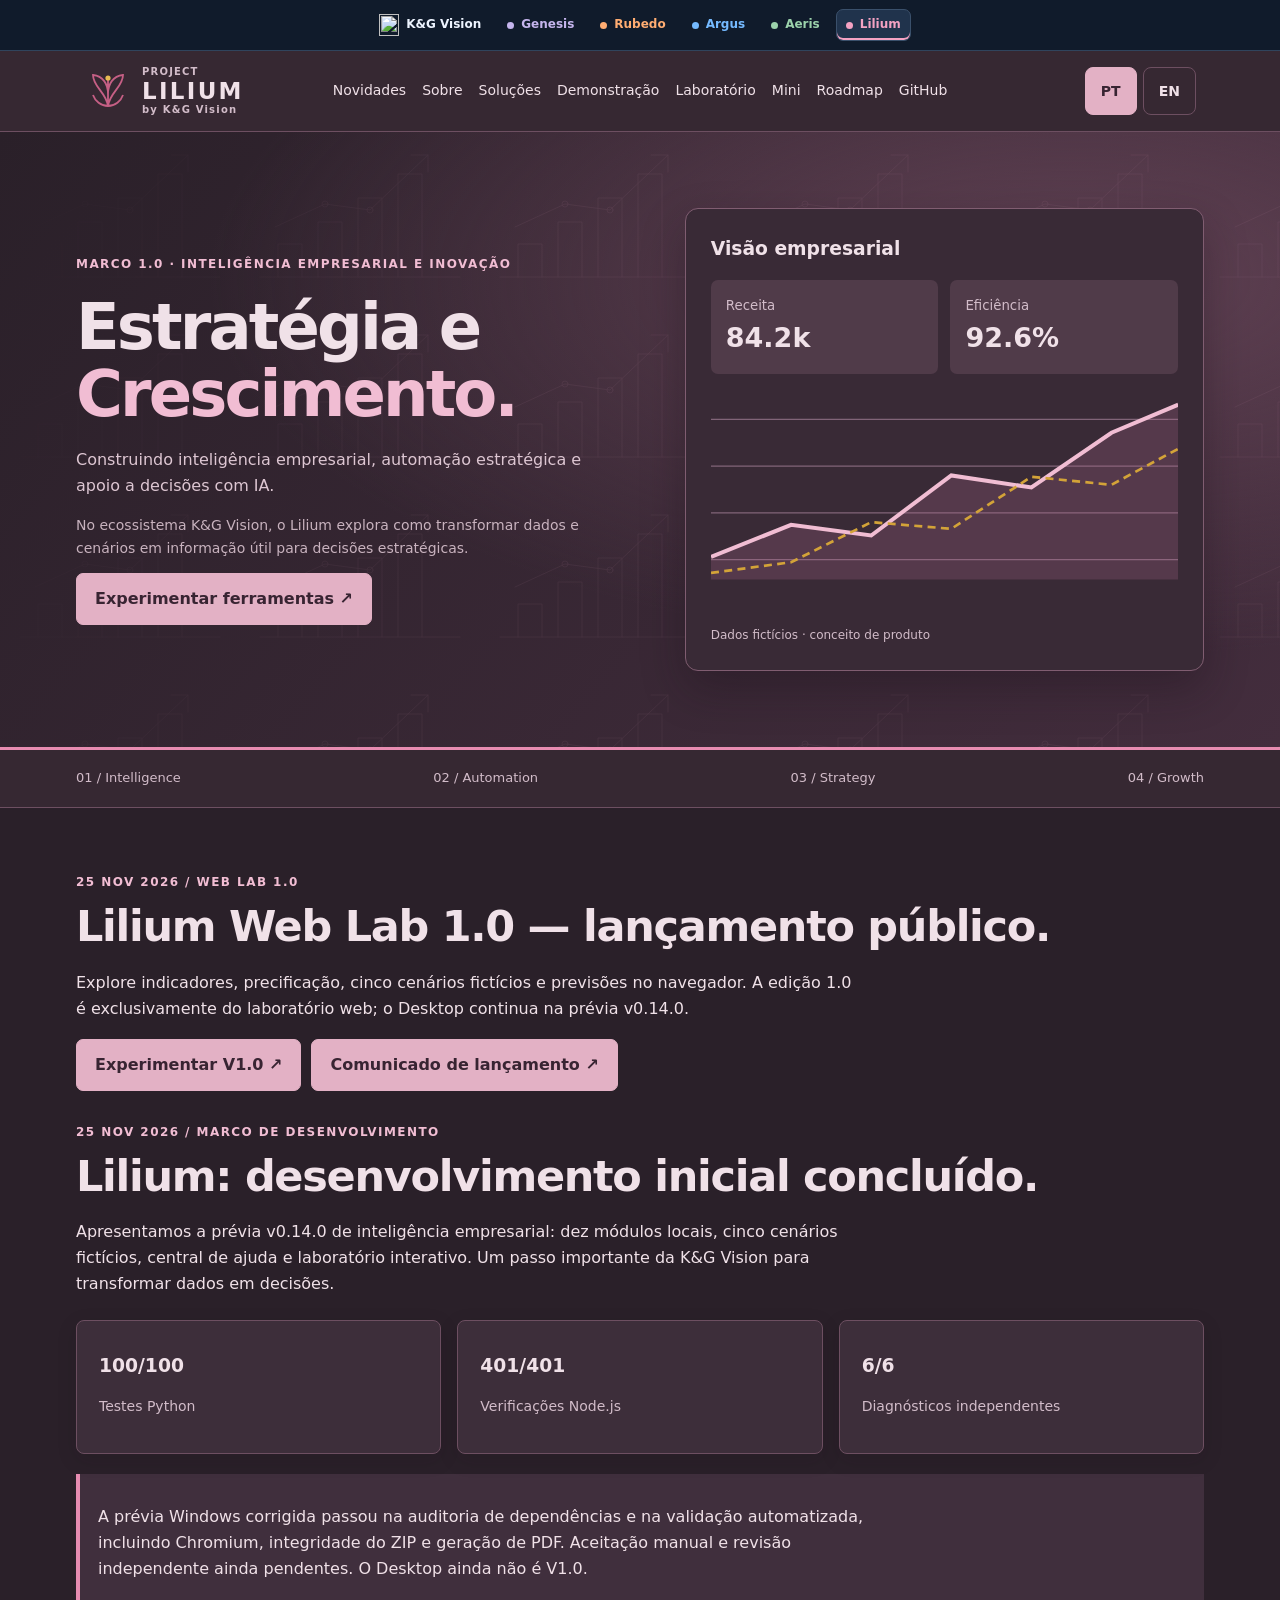
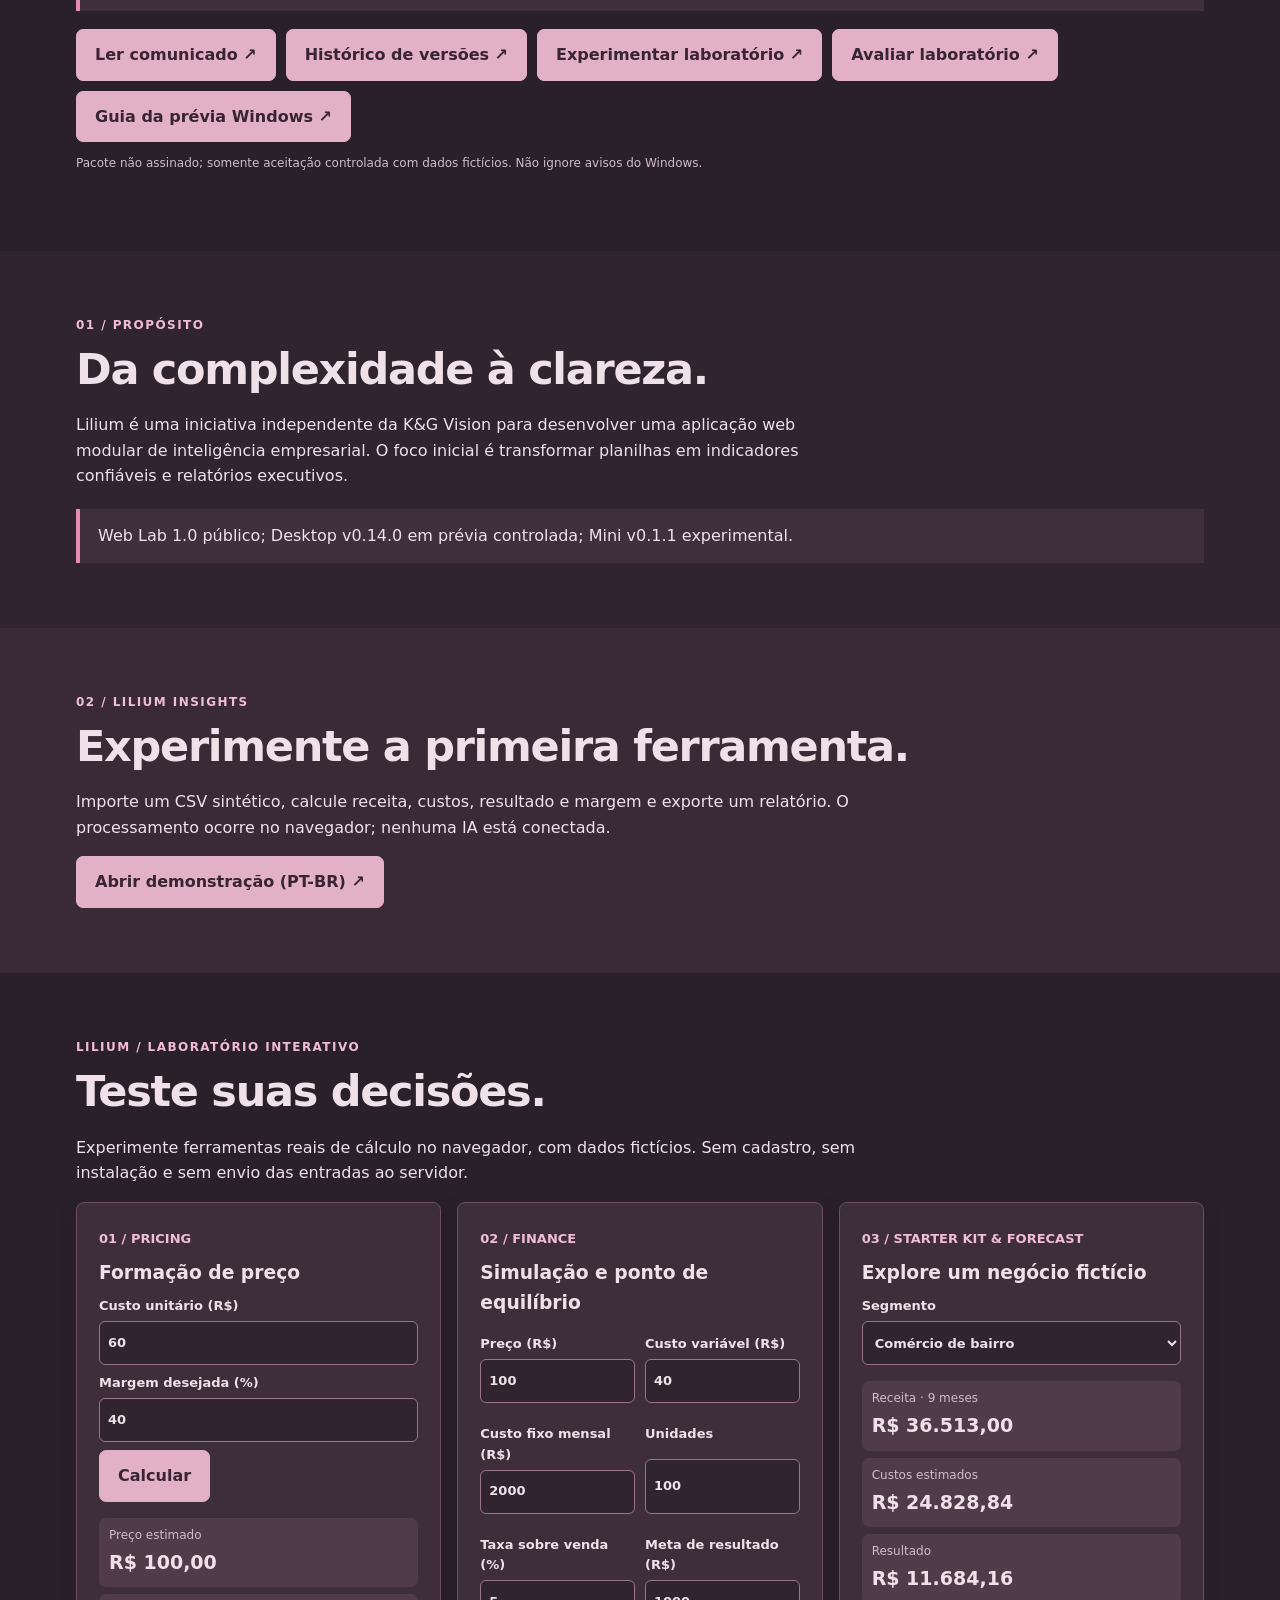
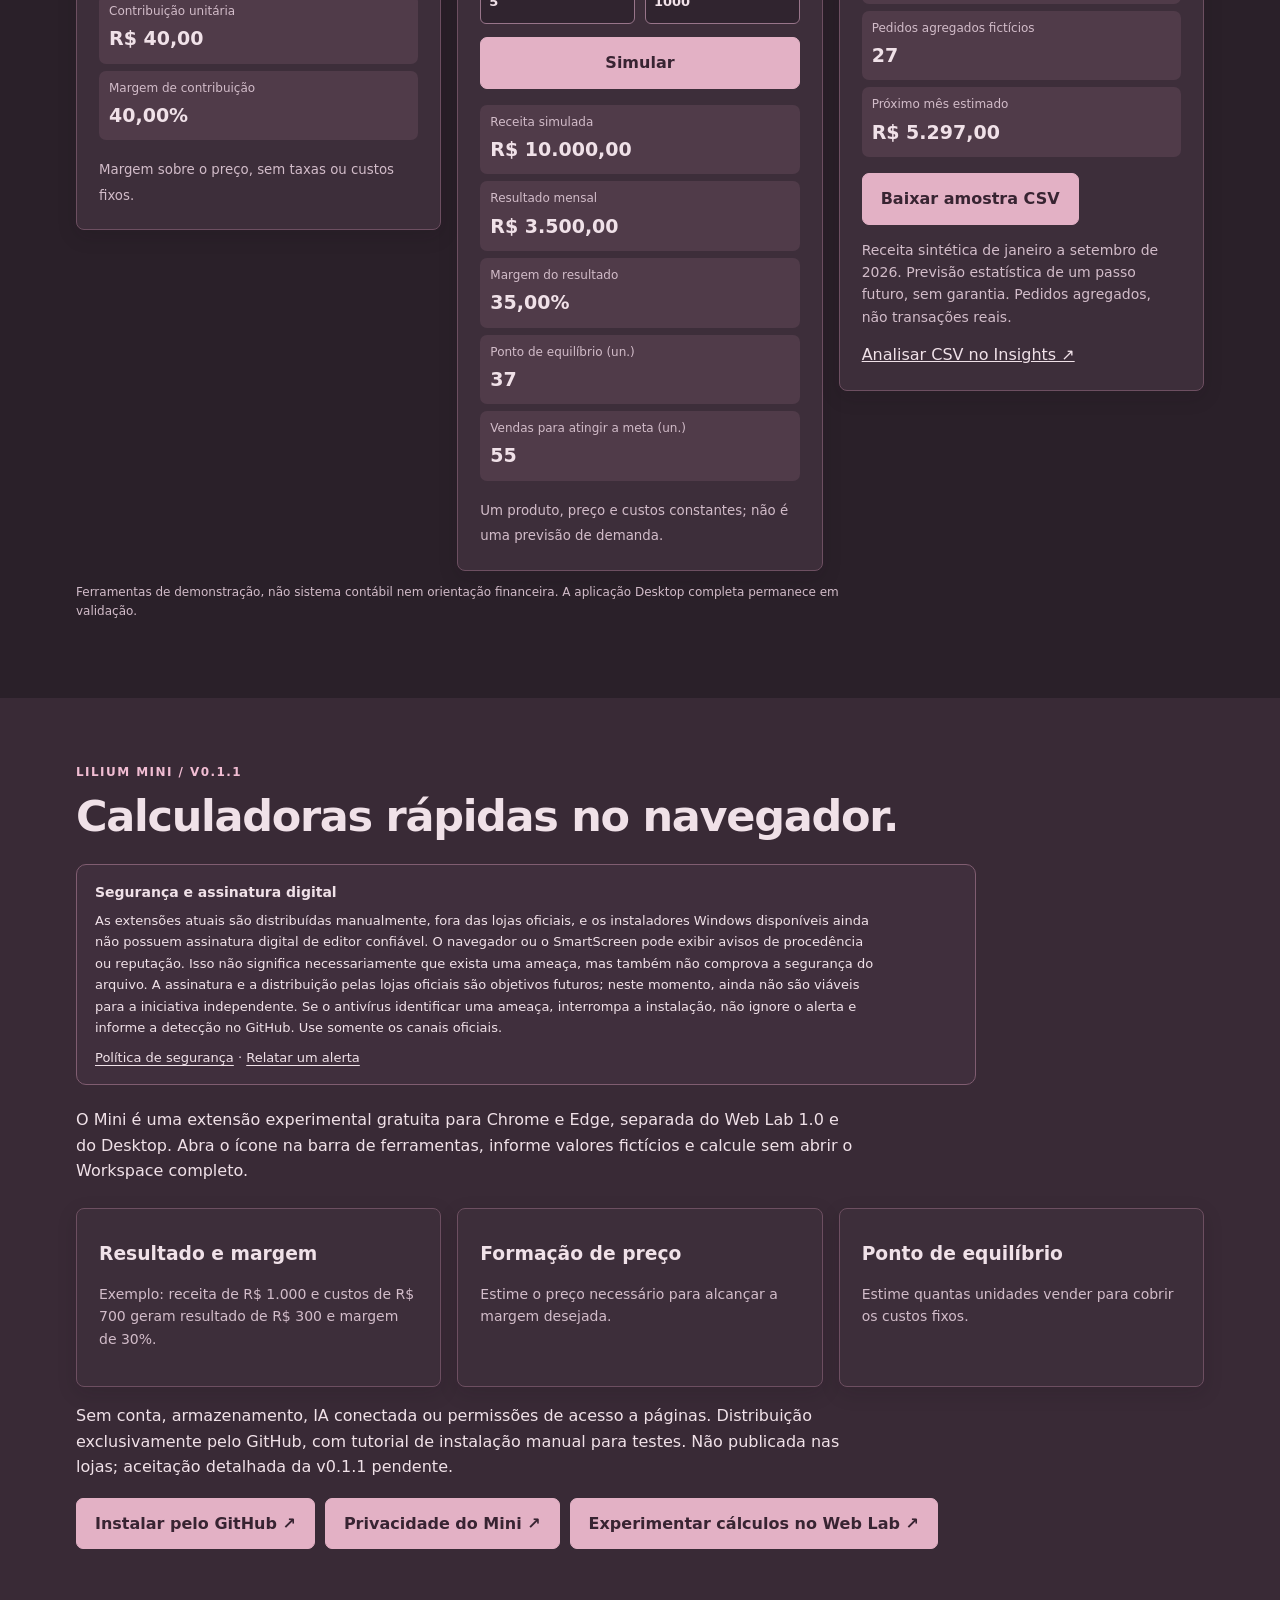
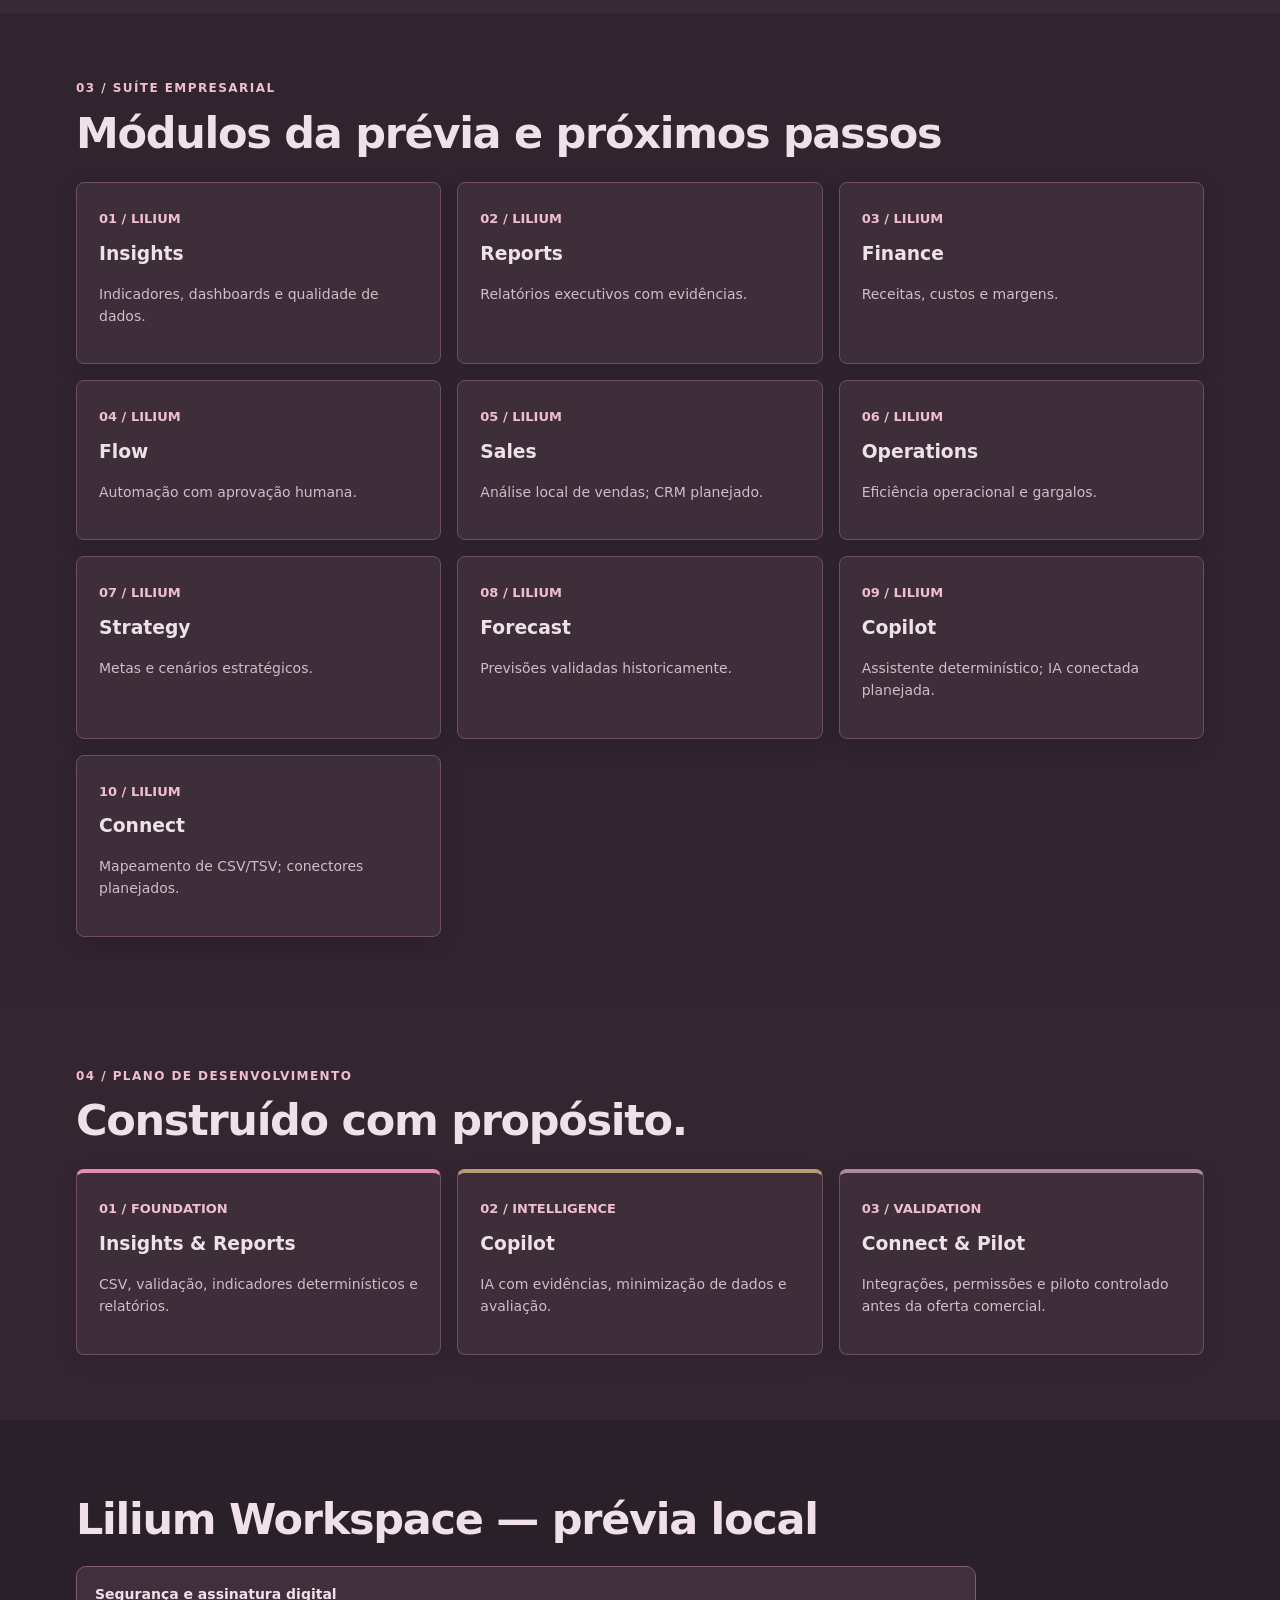
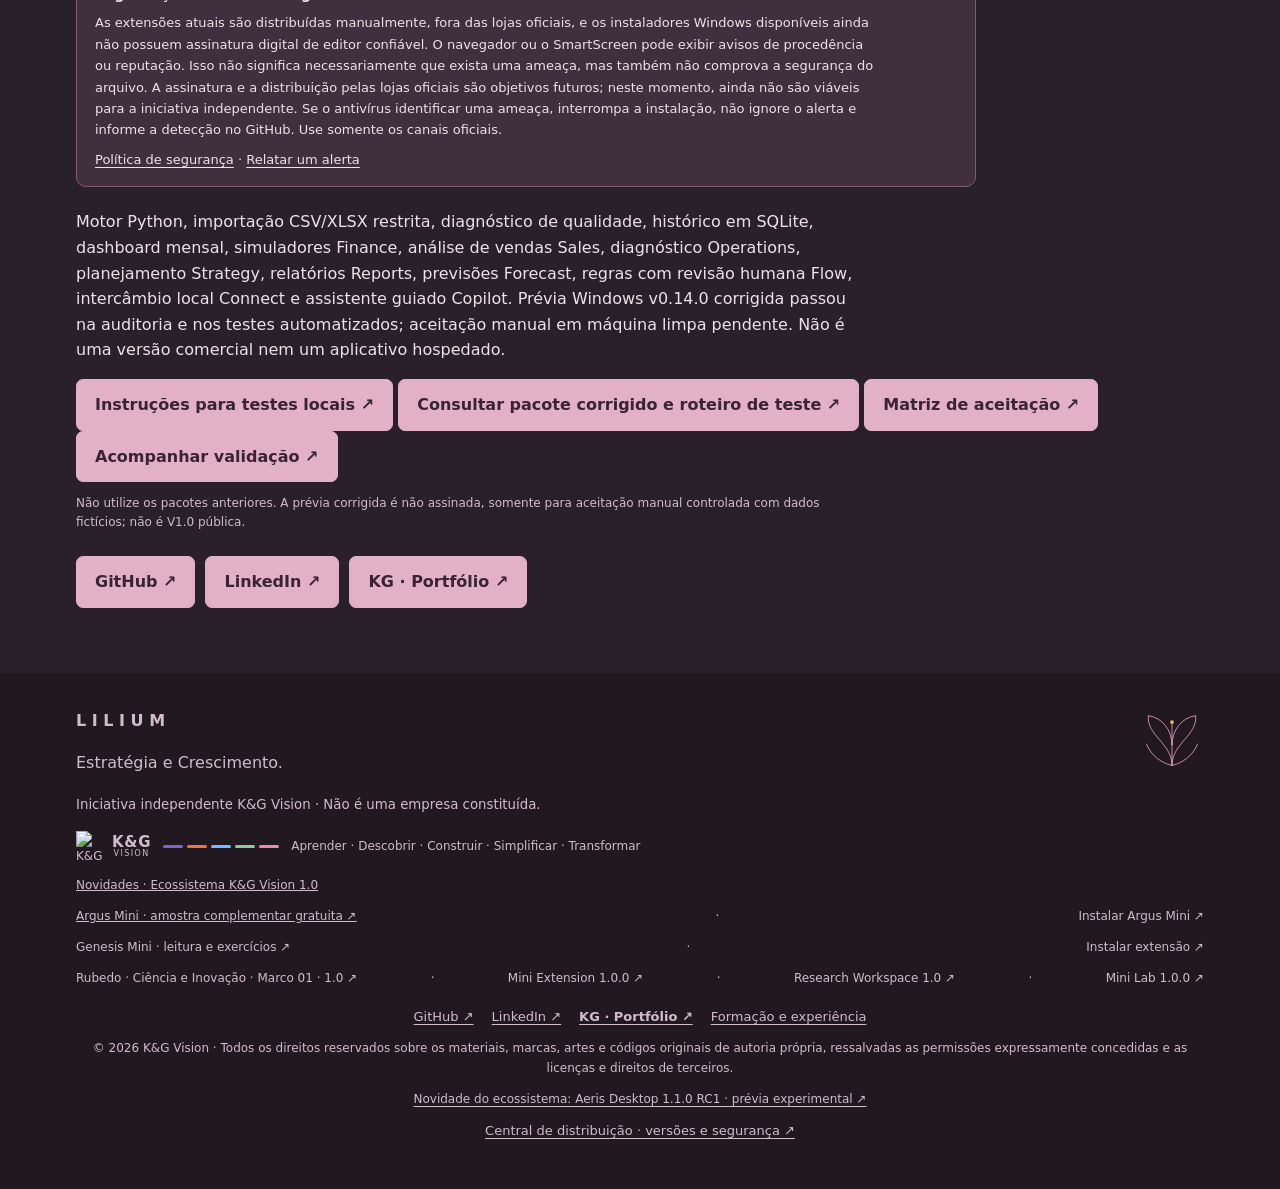
==== index.html @ 69fb2c42 "Link official GRAAL distribution center from project portal and documentation" ====
<!doctype html><html lang="pt-BR"><head><meta charset="utf-8"><meta name="viewport" content="width=device-width,initial-scale=1"><title>Project Lilium — Estratégia e Crescimento | K&amp;G Vision</title><meta name="description" content="Lilium — Estratégia e Crescimento. Business intelligence for small businesses."><style>
:root{--ink:#23252c;--rose:#c65f85;--pink:#f4d6e0;--gold:#e8ba53;--paper:#faf9f7;--muted:#62636a}*{box-sizing:border-box}body{margin:0;background:var(--paper);color:var(--ink);font:16px/1.6 system-ui,sans-serif}a{color:inherit;text-decoration:none}a:hover{text-decoration:underline}a:focus-visible,button:focus-visible{outline:3px solid var(--rose);outline-offset:4px}.wrap{max-width:1180px;margin:auto;padding:0 26px}.eco{background:#181a20;color:#eee;padding:10px 0;font-size:13px}.eco .wrap,header .wrap,.links{display:flex;align-items:center;gap:20px;flex-wrap:wrap}.eco [aria-current]{color:#f4b9cf;font-weight:700}header{padding:20px 0;border-bottom:1px solid #e6e0df}header .wrap{justify-content:space-between}.brand{display:flex;align-items:center;gap:12px;font-size:23px;letter-spacing:.18em;font-weight:750}.brand small{display:block;font-size:10px;letter-spacing:.14em;color:var(--muted)}.brand svg{width:40px;height:40px}.lang{border:1px solid #aaa;background:transparent;border-radius:6px;padding:5px 10px;cursor:pointer}.hero{background:var(--ink);color:white;padding:76px 0}.hero .wrap{display:grid;grid-template-columns:1.08fr 1fr;gap:48px;align-items:center}.eyebrow{font-size:12px;letter-spacing:.12em;text-transform:uppercase;font-weight:750;color:#995071}.hero .eyebrow{color:var(--gold)}h1{font-size:clamp(40px,5vw,68px);line-height:1.04;margin:20px 0;letter-spacing:-.045em}h1 span{color:#efa9c3}.hero p{color:#d3d4db;max-width:540px}.btn{display:inline-block;padding:12px 18px;background:var(--pink);color:var(--ink);font-weight:700;border-radius:5px}.panel{background:white;color:var(--ink);padding:25px;border-radius:13px;box-shadow:0 22px 60px #0003}.panel h3{margin:0 0 16px}.kpis{display:grid;grid-template-columns:1fr 1fr;gap:12px}.kpi{background:#f5f3f3;padding:15px;border-radius:7px}.kpi small{display:block;color:var(--muted)}.kpi strong{font-size:27px}.panel svg{width:100%;height:auto;margin:12px 0}.caption{font-size:12px;color:var(--muted)}.strip{border-bottom:1px solid #e6e0df;padding:18px 0}.strip .wrap{display:flex;justify-content:space-between;gap:14px;flex-wrap:wrap;font-size:13px;color:var(--muted)}section{padding:65px 0}h2{font-size:clamp(28px,4vw,43px);line-height:1.15;letter-spacing:-.03em;margin:10px 0 18px}p{max-width:780px}.cards{display:grid;grid-template-columns:repeat(3,minmax(0,1fr));gap:16px;margin-top:24px}.card{background:white;border:1px solid #e5dfe0;border-radius:8px;padding:22px}.card b{color:#9e4567;font-size:13px}.card h3{margin:8px 0}.card p{color:var(--muted);font-size:14px}.roadmap{background:#f0eae9}.roadmap .card{border-top:4px solid var(--rose)}.roadmap .card:nth-child(2){border-top-color:var(--gold)}.roadmap .card:nth-child(3){border-top-color:#777}.status{background:#fff;border-left:4px solid var(--gold);padding:14px 18px;margin-top:20px}footer{background:var(--ink);color:#ddd;padding:35px 0}footer .wrap{display:flex;justify-content:space-between;gap:20px;flex-wrap:wrap}footer svg{width:64px;height:64px}@media(max-width:760px){.hero .wrap,.cards{grid-template-columns:1fr}.hero{padding:45px 0}.wrap{padding:0 18px}}
.lab-section{background:#f7f1f3}.lab-grid{display:grid;grid-template-columns:repeat(auto-fit,minmax(min(300px,100%),1fr));gap:16px;align-items:start}.lab-card{min-width:0;overflow-wrap:anywhere}.lab-card label{display:grid;gap:4px;font-size:13px;font-weight:650;margin:8px 0}.lab-card input,.lab-card select{width:100%;min-width:0;min-height:44px;padding:8px;border:1px solid #bdb2b7;border-radius:6px;font:inherit;color:#23252c;background:#fff}.lab-card button{border:1px solid #c65f85;cursor:pointer;font:inherit;font-weight:700;min-height:44px}.lab-card button:disabled{opacity:.5;cursor:not-allowed}.lab-card input:focus-visible,.lab-card select:focus-visible{outline:3px solid #843450;outline-offset:2px}.lab-input-grid{display:grid;grid-template-columns:repeat(2,minmax(0,1fr));gap:5px 10px}.lab-input-grid button{grid-column:1/-1}.lab-results{display:grid;gap:7px}.lab-results div{background:#faf1f4;border-radius:7px;padding:8px 10px}.lab-results dt{font-size:12px;color:#62636a}.lab-results dd{margin:2px 0;font-size:19px;font-weight:700}.lab-error{color:#843450;font-size:13px}.lab-error:empty{display:none}.lab-card small{color:#62636a}.lab-card a{text-decoration:underline}</style><link rel="icon" href="assets/lilium-symbol.svg" type="image/svg+xml"><style>.kg-footer-wordmark{display:inline-flex;flex-direction:column;line-height:1.02;align-items:center;white-space:nowrap}.kg-footer-wordmark b{font-size:15px;font-weight:750;letter-spacing:.05em}.kg-footer-wordmark small{font-size:8px;font-weight:500;letter-spacing:.18em;color:inherit}</style><style id="kg-ecosystem-layout">/* K&G Vision shared website navigation · v1.0. Same structure on every public page. */
.kg-site-header{position:relative!important;top:auto!important;z-index:5;background:var(--kg-head-bg);color:var(--kg-head-ink);padding:0!important;border:0;border-bottom:1px solid var(--kg-head-line);backdrop-filter:none!important}
nav.kg-ecosystem{display:block!important;box-sizing:border-box;width:100%;max-width:100%;margin:0;padding:0!important;background:var(--kg-eco-bg);color:#edf4ff;border-bottom:1px solid var(--kg-eco-line);overflow-x:auto;scrollbar-width:thin;white-space:nowrap;font:12px/1.3 system-ui,-apple-system,BlinkMacSystemFont,"Segoe UI",sans-serif;scroll-padding-inline:16px}
.kg-eco-inner{box-sizing:border-box;width:max-content;min-width:min(100%,1160px);margin:0 auto;display:flex;align-items:center;gap:6px;padding:7px 24px}
.kg-eco-label{font-size:10px;font-weight:700;letter-spacing:.12em;color:var(--kg-eco-muted);margin-right:8px;flex:none}
.kg-site-header nav.kg-ecosystem a{display:inline-flex!important;align-items:center;gap:8px;flex:none;color:#edf4ff;font-weight:500;line-height:1.3;white-space:nowrap;text-decoration:none!important;border:1px solid transparent;border-radius:8px;padding:8px 12px!important}
.kg-site-header nav.kg-ecosystem a .kg-eco-dot{width:8px;height:8px;border-radius:50%;background:var(--kg-accent);display:block;flex:none}
.kg-site-header nav.kg-ecosystem a:hover,.kg-site-header nav.kg-ecosystem a[aria-current="page"]{background:var(--kg-eco-active);border-color:var(--kg-eco-line)}
.kg-site-header nav.kg-ecosystem a[aria-current="page"]{color:var(--kg-accent);box-shadow:inset 0 -2px var(--kg-accent);font-weight:650}
.kg-eco-home{--kg-accent:#EDF4FF}.kg-eco-rubedo{--kg-accent:#EEA05B}.kg-eco-vision{--kg-accent:#75BAFF}.kg-eco-genesis{--kg-accent:#C5B5ED}.kg-eco-aeris{--kg-accent:#8FC7A3}.kg-eco-lilium{--kg-accent:#E78CB1}
.kg-site-header[data-project="genesis"] .kg-eco-genesis{--kg-accent:#D4B878}
.kg-site-header .kg-mainbar{box-sizing:border-box;width:min(1160px,100%);margin:auto;padding:12px 24px;min-height:82px;display:grid;grid-template-columns:max-content minmax(0,1fr) max-content;align-items:center;gap:22px}
.kg-site-header .kg-project-brand{display:inline-flex;align-items:center;gap:10px;white-space:nowrap;text-decoration:none!important;color:var(--kg-head-ink);line-height:1.1}
.kg-project-brand>img,.kg-project-brand>svg{display:block;flex:none;width:44px;height:44px;object-fit:contain}
.kg-brand-text{display:flex;flex-direction:column;gap:3px}
.kg-brand-text>small{display:block;font:600 9px/1.1 system-ui,sans-serif;letter-spacing:.12em;color:var(--kg-head-muted)}
.kg-brand-text>strong{display:block;font:750 16px/1.1 system-ui,sans-serif;letter-spacing:.1em}
.kg-brand-text.kg-institutional{align-items:center;gap:3px}
.kg-brand-text.kg-institutional>strong{font-size:23px;letter-spacing:.05em}
.kg-brand-text.kg-institutional>small{font-size:10px;letter-spacing:.22em}
.kg-site-header nav.kg-local-nav{display:flex!important;align-items:center;justify-content:flex-end;gap:16px;min-width:0;overflow-x:auto;white-space:nowrap;scrollbar-width:thin;margin:0;padding:4px 0;color:var(--kg-head-ink);font:13px/1.4 system-ui,sans-serif}
.kg-site-header nav.kg-local-nav a{display:inline-flex!important;align-items:center;flex:none;color:var(--kg-head-ink);font-weight:500;text-decoration:none;padding:6px 0!important}
.kg-site-header nav.kg-local-nav a:hover{text-decoration:underline;text-underline-offset:4px}
.kg-language{display:flex;align-items:center;gap:4px;flex:none}
.kg-site-header .kg-language button{font:600 12px/1.2 system-ui,sans-serif;min-width:36px;min-height:34px;cursor:pointer;border:1px solid var(--kg-head-line);border-radius:7px;background:transparent;color:var(--kg-head-ink);padding:6px 8px}
.kg-site-header .kg-language button[aria-pressed="true"]{background:var(--kg-lang-bg);color:var(--kg-lang-ink);border-color:var(--kg-lang-bg)}
.kg-site-header a:focus-visible,.kg-site-header button:focus-visible{outline:2px solid var(--kg-focus);outline-offset:2px}
.kg-site-header nav.kg-ecosystem a:focus-visible{outline-offset:-3px;outline-color:#fff}
@media(max-width:1050px){.kg-site-header .kg-mainbar{grid-template-columns:minmax(0,1fr) max-content;gap:8px 16px;min-height:82px}.kg-project-brand{grid-row:1;grid-column:1}.kg-language{grid-row:1;grid-column:2;justify-self:end}.kg-site-header nav.kg-local-nav{grid-row:2;grid-column:1/-1;justify-content:flex-start}}
@media(max-width:650px){.kg-eco-inner{padding:7px 16px}.kg-eco-label{display:none}.kg-site-header nav.kg-ecosystem a{padding:8px 10px!important}.kg-site-header .kg-mainbar{padding:10px 16px}.kg-project-brand>img,.kg-project-brand>svg{width:40px;height:40px}.kg-site-header nav.kg-local-nav{gap:14px}}
</style><style>/* GRAAL Rubedo navigation: preserve the warm accent on dark ecosystem bars. */
.kg-site-header .kg-ecosystem a.kg-eco-rubedo{color:#FFD0A6!important;-webkit-text-fill-color:#FFD0A6!important;opacity:1!important}.kg-site-header .kg-ecosystem a.kg-eco-rubedo .kg-eco-dot{background:#F2A263!important}
</style><style id="kg-graal-navigation-v2">
nav.kg-graal-bar{box-sizing:border-box!important;display:block!important;width:100%!important;max-width:none!important;margin:0!important;padding:0!important;background:#101B2B!important;color:#EDF4FF!important;border:0!important;border-bottom:1px solid #30445D!important;border-radius:0!important;overflow-x:auto!important;overflow-y:hidden!important;white-space:nowrap!important;scrollbar-width:thin;position:static!important;font:12px/1.3 system-ui,-apple-system,BlinkMacSystemFont,"Segoe UI",sans-serif!important}
nav.kg-graal-bar .kg-graal-inner{box-sizing:border-box!important;display:flex!important;align-items:center!important;justify-content:center!important;gap:6px!important;width:max-content!important;min-width:100%!important;max-width:none!important;margin:0 auto!important;padding:6px 20px!important}
nav.kg-graal-bar a{box-sizing:border-box!important;display:inline-flex!important;align-items:center!important;gap:7px!important;flex:none!important;white-space:nowrap!important;font:650 12px/1.3 system-ui,-apple-system,BlinkMacSystemFont,"Segoe UI",sans-serif!important;text-decoration:none!important;color:var(--graal-accent)!important;-webkit-text-fill-color:var(--graal-accent)!important;opacity:1!important;background:transparent!important;border:1px solid transparent!important;border-radius:7px!important;margin:0!important;padding:7px 9px!important;box-shadow:none!important}
nav.kg-graal-bar a::before,nav.kg-graal-bar a::after{content:none!important;display:none!important}
nav.kg-graal-bar a:hover,nav.kg-graal-bar a[aria-current]{background:#20334C!important;border-color:#3A506B!important}
nav.kg-graal-bar a[aria-current]{box-shadow:inset 0 -2px var(--graal-accent)!important}
nav.kg-graal-bar a:focus-visible{outline:2px solid var(--graal-accent)!important;outline-offset:-2px!important}
nav.kg-graal-bar .kg-graal-dot{display:block!important;width:7px!important;height:7px!important;flex:0 0 7px!important;border-radius:50%!important;background:var(--graal-accent)!important}
nav.kg-graal-bar .kg-graal-shield{display:block!important;width:20px!important;height:22px!important;max-width:none!important;flex:none!important;margin:0!important;object-fit:contain!important}
@media(max-width:650px){nav.kg-graal-bar .kg-graal-inner{padding:5px 10px!important;gap:3px!important}nav.kg-graal-bar a{padding:7px 8px!important}}
</style>

<style id="kg-subtle-hero-art">
@media screen {
.hero{position:relative;isolation:isolate;overflow:hidden}
.hero::before{content:"";position:absolute;inset:0;z-index:0;pointer-events:none;background:none;background-image:url("data:image/svg+xml,%3Csvg xmlns='http://www.w3.org/2000/svg' width='240' height='180' viewBox='0 0 240 180'%3E%3Cg fill='none' stroke='%23F4B1CF' stroke-width='.85' stroke-linecap='round' stroke-linejoin='round'%3E%3Cpath d='M20 145H220M38 145V112H62V145M78 145V90H102V145M118 145V66H142V145M158 145V42H182V145M35 95L85 72L130 78L188 23M171 23H188V40'/%3E%3Cg%3E%3Ccircle cx='85' cy='72' r='3'/%3E%3Ccircle cx='130' cy='78' r='3'/%3E%3C/g%3E%3C/g%3E%3C/svg%3E");background-repeat:repeat;background-size:240px 180px;opacity:0.07;mask-image:linear-gradient(100deg,transparent 0%,#000 38%,#000 100%);-webkit-mask-image:linear-gradient(100deg,transparent 0%,#000 38%,#000 100%)}
.hero>.wrap{position:relative;z-index:1}
@media(max-width:700px){.hero::before{opacity:calc(0.07 * .65);background-size:200px 150px;mask-image:linear-gradient(90deg,transparent,#000);-webkit-mask-image:linear-gradient(90deg,transparent,#000)}}
}
</style>
<!-- kg-distribution-notice-v1 -->
<style id="kg-comfort-palette-v1">
@media screen{
:root{color-scheme:dark;--ink:#F0E1E8;--rose:#E78CB1;--pink:#E3B1C5;--paper:#2A2029;--muted:#D2BCC9;--gold:#E8BA53}
body{background:var(--paper);color:var(--ink)}
.kg-site-header[data-project="lilium"]{--kg-head-bg:#362832!important;--kg-head-ink:#F0E1E8!important;--kg-head-muted:#D2BCC9!important;--kg-head-line:#6D4F61!important;--kg-lang-bg:#E3B1C5!important;--kg-lang-ink:#382432!important;--kg-focus:#F1BDD3!important}
.hero{background:radial-gradient(ellipse at 84% 24%,#604153,transparent 57%),linear-gradient(130deg,#2A2029,#432D3D);color:var(--ink);border-bottom:3px solid #E78CB1}
.hero h1 span{color:#F1BDD3}.hero p{color:#DDC6D2}.hero .eyebrow{color:#F1BDD3}
.hero .panel{background:#392A36;border:1px solid #805D71;box-shadow:0 18px 44px #190F1855}
.hero .kpi{background:#503B49}.hero .kpi small,.hero .caption{color:var(--muted)}
.hero .panel svg path[stroke="#e5dfe0"]{stroke:#816478}.hero .panel svg path[fill="#f4d6e0"]{fill:#A6638640}.hero .panel svg path[stroke="#c65f85"]{stroke:#F1BDD3}
.strip{background:#362832;border-color:#6D4F61}
#about,#solutions{background:#30242F}
#prototype,#mini{background:#392A36!important}
.lab-section,#workspace{background:#2A2029}
.roadmap{background:#332631}
.card,.panel{background:#3D2E3A;color:var(--ink);border:1px solid #6D4F61;box-shadow:0 6px 20px #190F1822}
.card b,.eyebrow{color:#F1BDD3}
.kpi,.lab-results div{background:#503B49}.kpi small,.lab-results dt,.lab-card small,.caption{color:var(--muted)}
.status,.kg-distribution-notice{background:#402F3D;color:var(--ink);border-color:#805D71!important}
.status{border-left-color:#E78CB1!important}
.btn,.lab-card button{background:#E3B1C5;color:#382432;border:1px solid #E3B1C5;border-radius:7px}
.lab-card input,.lab-card select,.lab-card textarea{background:#30242F;color:var(--ink);border-color:#98758A}
.lab-error{color:#FFB5C4}
.roadmap .card{border-top-color:#E78CB1}.roadmap .card:nth-child(2){border-top-color:#B89B72}.roadmap .card:nth-child(3){border-top-color:#B18AA1}
footer{background:#211820;color:var(--muted)}
a:focus-visible,button:focus-visible,.lab-card input:focus-visible,.lab-card select:focus-visible{outline-color:#F1BDD3}
}
</style>
<style id="kg-mainbar-rubedo-layout">
/* Main header aligned to the Rubedo reference; project palettes remain local. */
.kg-site-header .kg-mainbar{box-sizing:border-box;width:100%;max-width:1160px;margin:0 auto;padding:15px 24px;min-height:80px;display:grid;grid-template-columns:minmax(180px,1fr) minmax(0,max-content) minmax(180px,1fr);align-items:center;gap:16px}
.kg-site-header .kg-project-brand{grid-row:1;grid-column:1;justify-self:start;display:inline-flex;align-items:center;gap:10px;line-height:1.15;margin:0;padding:0;min-width:0}
.kg-site-header .kg-project-brand>img,.kg-site-header .kg-project-brand>svg{display:block;width:48px;height:48px;max-width:none;flex:none;object-fit:contain;margin:0}
.kg-site-header .kg-brand-text{display:flex;flex-direction:column;gap:0;line-height:1.15}
.kg-site-header .kg-brand-text>small{font:700 10px/1.15 system-ui,sans-serif;letter-spacing:.12em}
.kg-site-header .kg-brand-text>strong{font:800 23px/1.15 system-ui,sans-serif;letter-spacing:.1em}
.kg-site-header .kg-brand-text.kg-institutional{align-items:center;gap:2px}
.kg-site-header .kg-brand-text.kg-institutional>strong{letter-spacing:.05em}
.kg-site-header .kg-brand-text.kg-institutional>small{letter-spacing:.22em}
.kg-site-header nav.kg-local-nav{grid-row:1;grid-column:2;order:0;display:flex!important;align-items:center;justify-content:center;justify-content:safe center;gap:16px;width:100%;max-width:100%;min-width:0;flex-wrap:nowrap;overflow-x:auto;white-space:nowrap;scrollbar-width:thin;margin:0;padding:0;font:14px/1.4 system-ui,sans-serif}
.kg-site-header nav.kg-local-nav a{display:inline-flex!important;align-items:center;flex:none;font-weight:500;padding:6px 0!important}
.kg-site-header .kg-language{grid-row:1;grid-column:3;justify-self:end;display:flex;align-items:center;gap:6px;margin:0}
.kg-site-header .kg-language button{box-sizing:border-box;min-width:52px;min-height:48px;padding:10px 15px;border-radius:8px;font:650 14px/1.2 system-ui,sans-serif;margin:0}
@media(max-width:1050px){.kg-site-header .kg-mainbar{grid-template-columns:minmax(0,1fr) max-content;gap:8px 16px;padding:12px 24px}.kg-site-header .kg-language{grid-column:2}.kg-site-header nav.kg-local-nav{grid-row:2;grid-column:1/-1;justify-content:flex-start;justify-content:safe center;padding:4px 0}}
@media(max-width:650px){.kg-site-header .kg-mainbar{padding:12px 18px;gap:8px 12px}.kg-site-header .kg-project-brand>img,.kg-site-header .kg-project-brand>svg{width:40px;height:40px}.kg-site-header .kg-brand-text>strong{font-size:20px}.kg-site-header nav.kg-local-nav{gap:14px}.kg-site-header .kg-language button{min-width:44px;min-height:44px;padding:8px 11px}}
</style>
</head><body><header class="kg-site-header" data-project="lilium" style="--kg-eco-bg:#181A20;--kg-eco-line:#6A4657;--kg-eco-muted:#E8BACB;--kg-eco-active:#3D3039;--kg-head-bg:#FAF9F7;--kg-head-ink:#23252C;--kg-head-muted:#9E4567;--kg-head-line:#E5DFE0;--kg-lang-bg:#C65F85;--kg-lang-ink:#FFFFFF;--kg-focus:#C65F85"><nav class="kg-graal-bar" aria-label="K&amp;G Vision ecosystem"><div class="kg-graal-inner"><a href="https://kgasil.github.io/" style="--graal-accent:#EDF4FF"><img class="kg-graal-shield" src="https://kgasil.github.io/assets/kg-symbol.svg" width="20" height="22" alt="">K&amp;G Vision</a><a href="https://kgasil.github.io/genesis/" style="--graal-accent:#C5B5ED"><i class="kg-graal-dot" aria-hidden="true"></i>Genesis</a><a href="https://kgasil.github.io/rubedo/" style="--graal-accent:#FFAD72"><i class="kg-graal-dot" aria-hidden="true"></i>Rubedo</a><a href="https://kgasil.github.io/argus/" style="--graal-accent:#75BAFF"><i class="kg-graal-dot" aria-hidden="true"></i>Argus</a><a href="https://kgasil.github.io/aeris/" style="--graal-accent:#9BD2AB"><i class="kg-graal-dot" aria-hidden="true"></i>Aeris</a><a href="https://kgasil.github.io/lilium/" aria-current="page" style="--graal-accent:#F4A2C3"><i class="kg-graal-dot" aria-hidden="true"></i>Lilium</a></div></nav><div class="kg-mainbar"><a class="kg-project-brand" href="#home" aria-label="Project Lilium"><svg viewBox="0 0 48 48" aria-hidden="true"><path d="M24 39C22 25 9 20 9 8c10 1 15 9 15 19C24 17 29 9 39 8c0 12-13 17-15 31ZM24 39V13M24 39C17 39 11 34 9 28M24 39C31 39 37 34 39 28" fill="none" stroke="#c65f85" stroke-width="1.8"/><circle cx="24" cy="11" r="2.6" fill="#e8ba53"/></svg><span class="kg-brand-text"><small>PROJECT</small><strong>LILIUM</strong><small>by K&amp;G Vision</small></span></a><nav class="kg-local-nav" aria-label="Navigation"><a href="#novidades" data-pt="Novidades" data-en="News">Novidades</a><a href="#about" data-pt="Sobre" data-en="About">Sobre</a><a href="#solutions" data-pt="Soluções" data-en="Solutions">Soluções</a><a href="demo.html" data-pt="Demonstração" data-en="Demo">Demonstração</a><a href="#lab" data-pt="Laboratório" data-en="Lab">Laboratório</a><a href="#mini">Mini</a><a href="#roadmap">Roadmap</a><a href="https://github.com/Kgasil/lilium">GitHub</a></nav><div class="kg-language" aria-label="Language"><button type="button" id="pt" aria-pressed="true">PT</button><button type="button" id="en" aria-pressed="false">EN</button></div></div></header>
<main id="home"><section class="hero"><div class="wrap"><div><div class="eyebrow" data-pt="Marco 1.0 · Inteligência Empresarial e Inovação" data-en="1.0 milestone · Business Intelligence &amp; Innovation">Marco 1.0 · Inteligência Empresarial e Inovação</div><h1><span data-pt="Estratégia e" data-en="Strategy &amp;" style="color:inherit">Estratégia e</span> <span data-pt="Crescimento." data-en="Growth.">Crescimento.</span></h1><p data-pt="Construindo inteligência empresarial, automação estratégica e apoio a decisões com IA." data-en="Make smarter decisions. Grow with confidence. We are building a business intelligence platform for small businesses, combining data, strategic automation and evidence-based AI.">Construindo inteligência empresarial, automação estratégica e apoio a decisões com IA.</p><p style="font-size:14px;opacity:.88" data-pt="No ecossistema K&amp;G Vision, o Lilium explora como transformar dados e cenários em informação útil para decisões estratégicas." data-en="Within the K&amp;G Vision ecosystem, Lilium explores how to turn data and scenarios into useful information for strategic decisions.">No ecossistema K&amp;G Vision, o Lilium explora como transformar dados e cenários em informação útil para decisões estratégicas.</p><a class="btn" href="#lab" data-pt="Experimentar ferramentas ↗" data-en="Try the tools ↗">Experimentar ferramentas ↗</a></div><div class="panel"><h3 data-pt="Visão empresarial" data-en="Business overview">Visão empresarial</h3><div class="kpis"><div class="kpi"><small data-pt="Receita" data-en="Revenue">Receita</small><strong>84.2k</strong></div><div class="kpi"><small data-pt="Eficiência" data-en="Efficiency">Eficiência</small><strong>92.6%</strong></div></div><svg viewBox="0 0 350 165" role="img" aria-label="Illustrative performance chart"><path d="M0 25H350M0 60H350M0 95H350M0 130H350" stroke="#e5dfe0"/><path d="M0 128L60 104 120 112 180 67 240 76 300 35 350 14V145H0Z" fill="#f4d6e0"/><path d="M0 128L60 104 120 112 180 67 240 76 300 35 350 14" stroke="#c65f85" stroke-width="3" fill="none"/><path d="M0 140L60 132 120 102 180 107 240 68 300 74 350 47" stroke="#d3a338" stroke-width="2" stroke-dasharray="6 4" fill="none"/></svg><div class="caption" data-pt="Dados fictícios · conceito de produto" data-en="Illustrative data · product concept">Dados fictícios · conceito de produto</div></div></div></section><div class="strip"><div class="wrap"><span>01 / Intelligence</span><span>02 / Automation</span><span>03 / Strategy</span><span>04 / Growth</span></div></div>
<section id="novidades" class="lab-section"><div class="wrap"><div class="eyebrow">25 NOV 2026 / WEB LAB 1.0</div><h2 data-pt="Lilium Web Lab 1.0 — lançamento público." data-en="Lilium Web Lab 1.0 — public launch.">Lilium Web Lab 1.0 — lançamento público.</h2><p data-pt="Explore indicadores, precificação, cinco cenários fictícios e previsões no navegador. A edição 1.0 é exclusivamente do laboratório web; o Desktop continua na prévia v0.14.0." data-en="Explore metrics, pricing, five synthetic scenarios and forecasts in the browser. Version 1.0 applies only to the web lab; Desktop remains at preview v0.14.0.">Explore indicadores, precificação, cinco cenários fictícios e previsões no navegador. A edição 1.0 é exclusivamente do laboratório web; o Desktop continua na prévia v0.14.0.</p><div style="display:flex;gap:10px;flex-wrap:wrap;margin:18px 0 32px"><a class="btn" href="#lab" data-pt="Experimentar V1.0 ↗" data-en="Try V1.0 ↗">Experimentar V1.0 ↗</a><a class="btn" href="https://github.com/Kgasil/lilium/blob/main/docs/web-lab-v1.0.md" data-pt="Comunicado de lançamento ↗" data-en="Launch announcement ↗">Comunicado de lançamento ↗</a></div><div class="eyebrow" data-pt="25 NOV 2026 / MARCO DE DESENVOLVIMENTO" data-en="25 NOV 2026 / DEVELOPMENT MILESTONE">25 NOV 2026 / MARCO DE DESENVOLVIMENTO</div><h2 data-pt="Lilium: desenvolvimento inicial concluído." data-en="Lilium: initial development complete.">Lilium: desenvolvimento inicial concluído.</h2><p data-pt="Apresentamos a prévia v0.14.0 de inteligência empresarial: dez módulos locais, cinco cenários fictícios, central de ajuda e laboratório interativo. Um passo importante da K&amp;G Vision para transformar dados em decisões." data-en="Introducing the v0.14.0 business intelligence preview: ten local modules, five synthetic scenarios, offline help and an interactive lab. A K&amp;G Vision milestone in turning data into decisions.">Apresentamos a prévia v0.14.0 de inteligência empresarial: dez módulos locais, cinco cenários fictícios, central de ajuda e laboratório interativo. Um passo importante da K&amp;G Vision para transformar dados em decisões.</p><div class="cards"><article class="card"><h3>100/100</h3><p data-pt="Testes Python" data-en="Python tests">Testes Python</p></article><article class="card"><h3>401/401</h3><p data-pt="Verificações Node.js" data-en="Node.js checks">Verificações Node.js</p></article><article class="card"><h3>6/6</h3><p data-pt="Diagnósticos independentes" data-en="Independent diagnostics">Diagnósticos independentes</p></article></div><div class="status"><p data-pt="A prévia Windows corrigida passou na auditoria de dependências e na validação automatizada, incluindo Chromium, integridade do ZIP e geração de PDF. Aceitação manual e revisão independente ainda pendentes. O Desktop ainda não é V1.0." data-en="The remediated Windows preview passed dependency review and automated validation, including Chromium, ZIP integrity and PDF generation. Manual acceptance and independent review remain pending. Desktop is not V1.0 yet.">A prévia Windows corrigida passou na auditoria de dependências e na validação automatizada, incluindo Chromium, integridade do ZIP e geração de PDF. Aceitação manual e revisão independente ainda pendentes. O Desktop ainda não é V1.0.</p></div><div style="display:flex;gap:10px;flex-wrap:wrap;margin-top:18px"><a class="btn" href="https://github.com/Kgasil/lilium/blob/main/docs/milestone-2026-11-25.md" data-pt="Ler comunicado ↗" data-en="Read announcement ↗">Ler comunicado ↗</a><a class="btn" href="https://github.com/Kgasil/lilium/blob/main/CHANGELOG.md" data-pt="Histórico de versões ↗" data-en="Changelog ↗">Histórico de versões ↗</a><a class="btn" href="#lab" data-pt="Experimentar laboratório ↗" data-en="Try the lab ↗">Experimentar laboratório ↗</a><a class="btn" href="https://github.com/Kgasil/lilium/issues/new?template=web-lab-feedback.md" data-pt="Avaliar laboratório ↗" data-en="Give lab feedback ↗">Avaliar laboratório ↗</a><a class="btn" href="https://github.com/Kgasil/lilium/blob/main/docs/clean-machine-validation.md" data-pt="Guia da prévia Windows ↗" data-en="Windows preview guide ↗">Guia da prévia Windows ↗</a></div><p class="caption" data-pt="Pacote não assinado; somente aceitação controlada com dados fictícios. Não ignore avisos do Windows." data-en="Unsigned package; controlled acceptance with synthetic data only. Do not bypass Windows warnings.">Pacote não assinado; somente aceitação controlada com dados fictícios. Não ignore avisos do Windows.</p></div></section><section id="about"><div class="wrap"><div class="eyebrow" data-pt="01 / Propósito" data-en="01 / Purpose">01 / Propósito</div><h2 data-pt="Da complexidade à clareza." data-en="Complexity into clarity.">Da complexidade à clareza.</h2><p data-pt="Lilium é uma iniciativa independente da K&amp;G Vision para desenvolver uma aplicação web modular de inteligência empresarial. O foco inicial é transformar planilhas em indicadores confiáveis e relatórios executivos." data-en="Lilium is an independent K&amp;G Vision initiative developing a modular business intelligence web application. The initial focus is turning spreadsheets into reliable metrics and executive reports.">Lilium é uma iniciativa independente da K&amp;G Vision para desenvolver uma aplicação web modular de inteligência empresarial. O foco inicial é transformar planilhas em indicadores confiáveis e relatórios executivos.</p><div class="status" data-pt="Web Lab 1.0 público; Desktop v0.14.0 em prévia controlada; Mini v0.1.1 experimental." data-en="Public Web Lab 1.0; Desktop v0.14.0 controlled preview; experimental Mini v0.1.1.">Web Lab 1.0 público; Desktop v0.14.0 em prévia controlada; Mini v0.1.1 experimental.</div></div></section>
<section id="prototype" style="background:#fff"><div class="wrap"><div class="eyebrow">02 / Lilium Insights</div><h2 data-pt="Experimente a primeira ferramenta." data-en="Try the first tool.">Experimente a primeira ferramenta.</h2><p data-pt="Importe um CSV sintético, calcule receita, custos, resultado e margem e exporte um relatório. O processamento ocorre no navegador; nenhuma IA está conectada." data-en="Import a synthetic CSV, calculate revenue, costs, result and margin, and export a report. Processing runs in your browser; no AI is connected.">Importe um CSV sintético, calcule receita, custos, resultado e margem e exporte um relatório. O processamento ocorre no navegador; nenhuma IA está conectada.</p><a class="btn" href="demo.html" data-pt="Abrir demonstração (PT-BR) ↗" data-en="Open demo (PT-BR) ↗">Abrir demonstração (PT-BR) ↗</a></div></section><section id="lab" class="lab-section"><div class="wrap"><div class="eyebrow" data-pt="LILIUM / LABORATÓRIO INTERATIVO" data-en="LILIUM / INTERACTIVE LAB">LILIUM / LABORATÓRIO INTERATIVO</div><h2 data-pt="Teste suas decisões." data-en="Put your decisions to the test.">Teste suas decisões.</h2><p data-pt="Experimente ferramentas reais de cálculo no navegador, com dados fictícios. Sem cadastro, sem instalação e sem envio das entradas ao servidor." data-en="Explore working browser-based calculators with synthetic data. No sign-up, installation or submission of inputs to a server.">Experimente ferramentas reais de cálculo no navegador, com dados fictícios. Sem cadastro, sem instalação e sem envio das entradas ao servidor.</p><div class="lab-grid"><article class="card lab-card"><b>01 / PRICING</b><h3 data-pt="Formação de preço" data-en="Margin-based pricing">Formação de preço</h3><form id="lab-price-form" novalidate><label for="lab-price-cost"><span data-pt="Custo unitário (R$)" data-en="Unit cost (BRL)">Custo unitário (R$)</span><input id="lab-price-cost" inputmode="decimal" value="60" maxlength="12" required></label><label for="lab-price-margin"><span data-pt="Margem desejada (%)" data-en="Target margin (%)">Margem desejada (%)</span><input id="lab-price-margin" inputmode="decimal" value="40" maxlength="12" required></label><button type="submit" class="btn" data-pt="Calcular" data-en="Calculate">Calcular</button></form><p id="lab-price-error" role="status" class="lab-error"></p><dl id="lab-price-result" class="lab-results" aria-live="polite"></dl><small data-pt="Margem sobre o preço, sem taxas ou custos fixos." data-en="Margin on price, excluding fees and fixed costs.">Margem sobre o preço, sem taxas ou custos fixos.</small></article><article class="card lab-card"><b>02 / FINANCE</b><h3 data-pt="Simulação e ponto de equilíbrio" data-en="Scenario &amp; break-even">Simulação e ponto de equilíbrio</h3><form id="lab-monthly-form" class="lab-input-grid" novalidate><label for="lab-monthly-price"><span data-pt="Preço (R$)" data-en="Price (BRL)">Preço (R$)</span><input id="lab-monthly-price" inputmode="decimal" value="100" maxlength="12" required></label><label for="lab-monthly-variable"><span data-pt="Custo variável (R$)" data-en="Variable cost (BRL)">Custo variável (R$)</span><input id="lab-monthly-variable" inputmode="decimal" value="40" maxlength="12" required></label><label for="lab-monthly-fixed"><span data-pt="Custo fixo mensal (R$)" data-en="Monthly fixed cost (BRL)">Custo fixo mensal (R$)</span><input id="lab-monthly-fixed" inputmode="decimal" value="2000" maxlength="12" required></label><label for="lab-monthly-quantity"><span data-pt="Unidades" data-en="Units">Unidades</span><input id="lab-monthly-quantity" inputmode="decimal" value="100" maxlength="12" required></label><label for="lab-monthly-fee"><span data-pt="Taxa sobre venda (%)" data-en="Sales fee (%)">Taxa sobre venda (%)</span><input id="lab-monthly-fee" inputmode="decimal" value="5" maxlength="12" required></label><label for="lab-monthly-target"><span data-pt="Meta de resultado (R$)" data-en="Target result (BRL)">Meta de resultado (R$)</span><input id="lab-monthly-target" inputmode="decimal" value="1000" maxlength="12" required></label><button type="submit" class="btn" data-pt="Simular" data-en="Simulate">Simular</button></form><p id="lab-monthly-error" role="status" class="lab-error"></p><dl id="lab-monthly-result" class="lab-results" aria-live="polite"></dl><small data-pt="Um produto, preço e custos constantes; não é uma previsão de demanda." data-en="Single product with constant price and costs; not a demand forecast.">Um produto, preço e custos constantes; não é uma previsão de demanda.</small></article><article class="card lab-card"><b>03 / STARTER KIT &amp; FORECAST</b><h3 data-pt="Explore um negócio fictício" data-en="Explore a synthetic business">Explore um negócio fictício</h3><label for="lab-scenario"><span data-pt="Segmento" data-en="Business type">Segmento</span><select id="lab-scenario"><option value="retail" data-pt="Comércio de bairro" data-en="Local retail">Comércio de bairro</option><option value="services" data-pt="Prestação de serviços" data-en="Services">Prestação de serviços</option><option value="industry" data-pt="Pequena indústria" data-en="Small manufacturing">Pequena indústria</option><option value="restaurant" data-pt="Restaurante" data-en="Restaurant">Restaurante</option><option value="ecommerce" data-pt="Loja virtual" data-en="E-commerce">Loja virtual</option></select></label><dl id="lab-scenario-result" class="lab-results" aria-live="polite"></dl><button id="lab-download" type="button" class="btn" disabled data-pt="Baixar amostra CSV" data-en="Download sample CSV">Baixar amostra CSV</button><p data-pt="Receita sintética de janeiro a setembro de 2026. Previsão estatística de um passo futuro, sem garantia. Pedidos agregados, não transações reais." data-en="Synthetic revenue from January to September 2026. One-step-ahead statistical estimate, not guaranteed. Aggregate orders, not real transactions.">Receita sintética de janeiro a setembro de 2026. Previsão estatística de um passo futuro, sem garantia. Pedidos agregados, não transações reais.</p><a href="demo.html"><span data-pt="Analisar CSV no Insights ↗" data-en="Analyze CSV in Insights ↗">Analisar CSV no Insights ↗</span></a></article></div><p class="caption" data-pt="Ferramentas de demonstração, não sistema contábil nem orientação financeira. A aplicação Desktop completa permanece em validação." data-en="Demonstration tools, not accounting software or financial advice. The full Desktop application remains under validation.">Ferramentas de demonstração, não sistema contábil nem orientação financeira. A aplicação Desktop completa permanece em validação.</p><noscript><p data-pt="Ative JavaScript para executar os cálculos." data-en="Enable JavaScript to run calculations.">Ative JavaScript para executar os cálculos.</p></noscript></div></section><section id="mini" style="background:#f0eae9"><div class="wrap"><div class="eyebrow">LILIUM MINI / v0.1.1</div><h2 data-pt="Calculadoras rápidas no navegador." data-en="Quick calculators in your browser.">Calculadoras rápidas no navegador.</h2><aside class="kg-distribution-notice" role="note" style="margin:22px 0;padding:16px 18px;border:1px solid currentColor;border-radius:10px;font-size:13px;line-height:1.65;max-width:900px;overflow-wrap:anywhere"><strong style="display:block;margin-bottom:6px;font-size:14px" data-pt="Segurança e assinatura digital" data-en="Security and digital signing">Segurança e assinatura digital</strong><p style="margin:0 0 8px" data-pt="As extensões atuais são distribuídas manualmente, fora das lojas oficiais, e os instaladores Windows disponíveis ainda não possuem assinatura digital de editor confiável. O navegador ou o SmartScreen pode exibir avisos de procedência ou reputação. Isso não significa necessariamente que exista uma ameaça, mas também não comprova a segurança do arquivo. A assinatura e a distribuição pelas lojas oficiais são objetivos futuros; neste momento, ainda não são viáveis para a iniciativa independente. Se o antivírus identificar uma ameaça, interrompa a instalação, não ignore o alerta e informe a detecção no GitHub. Use somente os canais oficiais." data-en="Current extensions are distributed manually outside official stores, and available Windows installers do not yet have a trusted publisher digital signature. The browser or SmartScreen may show origin or reputation warnings. This does not necessarily indicate a threat, but it does not establish file safety either. Signing and official store distribution are future goals and are not currently feasible for this independent initiative. If antivirus software detects a threat, stop installation, do not bypass the warning, and report the detection on GitHub. Use official channels only.">As extensões atuais são distribuídas manualmente, fora das lojas oficiais, e os instaladores Windows disponíveis ainda não possuem assinatura digital de editor confiável. O navegador ou o SmartScreen pode exibir avisos de procedência ou reputação. Isso não significa necessariamente que exista uma ameaça, mas também não comprova a segurança do arquivo. A assinatura e a distribuição pelas lojas oficiais são objetivos futuros; neste momento, ainda não são viáveis para a iniciativa independente. Se o antivírus identificar uma ameaça, interrompa a instalação, não ignore o alerta e informe a detecção no GitHub. Use somente os canais oficiais.</p><a href="https://github.com/Kgasil/lilium/blob/main/SECURITY.md" style="color:inherit;text-decoration:underline;text-underline-offset:3px" data-pt="Política de segurança" data-en="Security policy">Política de segurança</a> · <a href="https://github.com/Kgasil/lilium/issues" style="color:inherit;text-decoration:underline;text-underline-offset:3px" data-pt="Relatar um alerta" data-en="Report a warning">Relatar um alerta</a></aside><p data-pt="O Mini é uma extensão experimental gratuita para Chrome e Edge, separada do Web Lab 1.0 e do Desktop. Abra o ícone na barra de ferramentas, informe valores fictícios e calcule sem abrir o Workspace completo." data-en="Mini is a free experimental Chrome and Edge extension, separate from Web Lab 1.0 and Desktop. Open its toolbar icon, enter synthetic values and calculate without opening the full Workspace.">O Mini é uma extensão experimental gratuita para Chrome e Edge, separada do Web Lab 1.0 e do Desktop. Abra o ícone na barra de ferramentas, informe valores fictícios e calcule sem abrir o Workspace completo.</p><div class="cards"><article class="card"><h3 data-pt="Resultado e margem" data-en="Result and margin">Resultado e margem</h3><p data-pt="Exemplo: receita de R$ 1.000 e custos de R$ 700 geram resultado de R$ 300 e margem de 30%." data-en="Example: BRL 1,000 revenue and BRL 700 costs yield BRL 300 result and 30% margin.">Exemplo: receita de R$ 1.000 e custos de R$ 700 geram resultado de R$ 300 e margem de 30%.</p></article><article class="card"><h3 data-pt="Formação de preço" data-en="Pricing">Formação de preço</h3><p data-pt="Estime o preço necessário para alcançar a margem desejada." data-en="Estimate the price needed to achieve a target margin.">Estime o preço necessário para alcançar a margem desejada.</p></article><article class="card"><h3 data-pt="Ponto de equilíbrio" data-en="Break-even">Ponto de equilíbrio</h3><p data-pt="Estime quantas unidades vender para cobrir os custos fixos." data-en="Estimate how many units must be sold to cover fixed costs.">Estime quantas unidades vender para cobrir os custos fixos.</p></article></div><p data-pt="Sem conta, armazenamento, IA conectada ou permissões de acesso a páginas. Distribuição exclusivamente pelo GitHub, com tutorial de instalação manual para testes. Não publicada nas lojas; aceitação detalhada da v0.1.1 pendente." data-en="No account, storage, connected AI or page access permissions. GitHub-only distribution with a manual installation tutorial for testing. Not published in stores; detailed v0.1.1 acceptance pending.">Sem conta, armazenamento, IA conectada ou permissões de acesso a páginas. Distribuição exclusivamente pelo GitHub, com tutorial de instalação manual para testes. Não publicada nas lojas; aceitação detalhada da v0.1.1 pendente.</p><div style="display:flex;gap:10px;flex-wrap:wrap;margin-top:18px"><a class="btn" href="https://github.com/Kgasil/lilium/blob/main/extension/README.md" data-pt="Instalar pelo GitHub ↗" data-en="Install via GitHub ↗">Instalar pelo GitHub ↗</a><a class="btn" href="mini-privacy.html" data-pt="Privacidade do Mini ↗" data-en="Mini privacy ↗">Privacidade do Mini ↗</a><a class="btn" href="#lab" data-pt="Experimentar cálculos no Web Lab ↗" data-en="Try calculations in Web Lab ↗">Experimentar cálculos no Web Lab ↗</a></div></div></section><section id="solutions"><div class="wrap"><div class="eyebrow" data-pt="03 / Suíte Empresarial" data-en="03 / Business Suite">03 / Suíte Empresarial</div><h2 data-pt="Módulos da prévia e próximos passos" data-en="Preview modules & future direction">Módulos da prévia e próximos passos</h2><div class="cards">
<article class="card"><b>01 / LILIUM</b><h3>Insights</h3><p data-pt="Indicadores, dashboards e qualidade de dados." data-en="Metrics, dashboards and data quality.">Indicadores, dashboards e qualidade de dados.</p></article><article class="card"><b>02 / LILIUM</b><h3>Reports</h3><p data-pt="Relatórios executivos com evidências." data-en="Evidence-backed executive reporting.">Relatórios executivos com evidências.</p></article><article class="card"><b>03 / LILIUM</b><h3>Finance</h3><p data-pt="Receitas, custos e margens." data-en="Revenue, costs and margins.">Receitas, custos e margens.</p></article><article class="card"><b>04 / LILIUM</b><h3>Flow</h3><p data-pt="Automação com aprovação humana." data-en="Human-approved automation.">Automação com aprovação humana.</p></article><article class="card"><b>05 / LILIUM</b><h3>Sales</h3><p data-pt="Análise local de vendas; CRM planejado." data-en="Local sales analytics; CRM planned.">Análise local de vendas; CRM planejado.</p></article><article class="card"><b>06 / LILIUM</b><h3>Operations</h3><p data-pt="Eficiência operacional e gargalos." data-en="Operational efficiency and bottlenecks.">Eficiência operacional e gargalos.</p></article><article class="card"><b>07 / LILIUM</b><h3>Strategy</h3><p data-pt="Metas e cenários estratégicos." data-en="Goals and strategic scenarios.">Metas e cenários estratégicos.</p></article><article class="card"><b>08 / LILIUM</b><h3>Forecast</h3><p data-pt="Previsões validadas historicamente." data-en="Historically validated forecasting.">Previsões validadas historicamente.</p></article><article class="card"><b>09 / LILIUM</b><h3>Copilot</h3><p data-pt="Assistente determinístico; IA conectada planejada." data-en="Deterministic assistant; connected AI planned.">Assistente determinístico; IA conectada planejada.</p></article><article class="card"><b>10 / LILIUM</b><h3>Connect</h3><p data-pt="Mapeamento de CSV/TSV; conectores planejados." data-en="CSV/TSV mapping; connectors planned.">Mapeamento de CSV/TSV; conectores planejados.</p></article>
</div></div></section><section class="roadmap" id="roadmap"><div class="wrap"><div class="eyebrow" data-pt="04 / Plano de Desenvolvimento" data-en="04 / Roadmap">04 / Plano de Desenvolvimento</div><h2 data-pt="Construído com propósito." data-en="Built with purpose.">Construído com propósito.</h2><div class="cards"><article class="card"><b>01 / FOUNDATION</b><h3>Insights &amp; Reports</h3><p data-pt="CSV, validação, indicadores determinísticos e relatórios." data-en="CSV, validation, deterministic metrics and reports.">CSV, validação, indicadores determinísticos e relatórios.</p></article><article class="card"><b>02 / INTELLIGENCE</b><h3>Copilot</h3><p data-pt="IA com evidências, minimização de dados e avaliação." data-en="Evidence-grounded AI, data minimization and evaluation.">IA com evidências, minimização de dados e avaliação.</p></article><article class="card"><b>03 / VALIDATION</b><h3>Connect &amp; Pilot</h3><p data-pt="Integrações, permissões e piloto controlado antes da oferta comercial." data-en="Integrations, permissions and controlled pilot before commercial offering.">Integrações, permissões e piloto controlado antes da oferta comercial.</p></article></div></div></section><section id="workspace"><div class="wrap"><h2 data-pt="Lilium Workspace — prévia local" data-en="Lilium Workspace — local preview">Lilium Workspace — prévia local</h2><aside class="kg-distribution-notice" role="note" style="margin:22px 0;padding:16px 18px;border:1px solid currentColor;border-radius:10px;font-size:13px;line-height:1.65;max-width:900px;overflow-wrap:anywhere"><strong style="display:block;margin-bottom:6px;font-size:14px" data-pt="Segurança e assinatura digital" data-en="Security and digital signing">Segurança e assinatura digital</strong><p style="margin:0 0 8px" data-pt="As extensões atuais são distribuídas manualmente, fora das lojas oficiais, e os instaladores Windows disponíveis ainda não possuem assinatura digital de editor confiável. O navegador ou o SmartScreen pode exibir avisos de procedência ou reputação. Isso não significa necessariamente que exista uma ameaça, mas também não comprova a segurança do arquivo. A assinatura e a distribuição pelas lojas oficiais são objetivos futuros; neste momento, ainda não são viáveis para a iniciativa independente. Se o antivírus identificar uma ameaça, interrompa a instalação, não ignore o alerta e informe a detecção no GitHub. Use somente os canais oficiais." data-en="Current extensions are distributed manually outside official stores, and available Windows installers do not yet have a trusted publisher digital signature. The browser or SmartScreen may show origin or reputation warnings. This does not necessarily indicate a threat, but it does not establish file safety either. Signing and official store distribution are future goals and are not currently feasible for this independent initiative. If antivirus software detects a threat, stop installation, do not bypass the warning, and report the detection on GitHub. Use official channels only.">As extensões atuais são distribuídas manualmente, fora das lojas oficiais, e os instaladores Windows disponíveis ainda não possuem assinatura digital de editor confiável. O navegador ou o SmartScreen pode exibir avisos de procedência ou reputação. Isso não significa necessariamente que exista uma ameaça, mas também não comprova a segurança do arquivo. A assinatura e a distribuição pelas lojas oficiais são objetivos futuros; neste momento, ainda não são viáveis para a iniciativa independente. Se o antivírus identificar uma ameaça, interrompa a instalação, não ignore o alerta e informe a detecção no GitHub. Use somente os canais oficiais.</p><a href="https://github.com/Kgasil/lilium/blob/main/SECURITY.md" style="color:inherit;text-decoration:underline;text-underline-offset:3px" data-pt="Política de segurança" data-en="Security policy">Política de segurança</a> · <a href="https://github.com/Kgasil/lilium/issues" style="color:inherit;text-decoration:underline;text-underline-offset:3px" data-pt="Relatar um alerta" data-en="Report a warning">Relatar um alerta</a></aside><p data-pt="Motor Python, importação CSV/XLSX restrita, diagnóstico de qualidade, histórico em SQLite, dashboard mensal, simuladores Finance, análise de vendas Sales, diagnóstico Operations, planejamento Strategy, relatórios Reports, previsões Forecast, regras com revisão humana Flow, intercâmbio local Connect e assistente guiado Copilot. Prévia Windows v0.14.0 corrigida passou na auditoria e nos testes automatizados; aceitação manual em máquina limpa pendente. Não é uma versão comercial nem um aplicativo hospedado." data-en="Python analytics engine, restricted CSV/XLSX import, data quality diagnostics, optional SQLite history, monthly dashboard, Finance scenario tools, Sales analytics, Operations diagnostics, Strategy planning, executive Reports, Forecast baselines, human-reviewed Flow rules, local Connect interchange and guided Copilot assistant. Remediated Windows v0.14.0 preview passed dependency audit and automated tests; clean-machine acceptance pending. Not a commercial release or hosted application.">Motor Python, importação CSV/XLSX restrita, diagnóstico de qualidade, histórico em SQLite, dashboard mensal, simuladores Finance, análise de vendas Sales, diagnóstico Operations, planejamento Strategy, relatórios Reports, previsões Forecast, regras com revisão humana Flow, intercâmbio local Connect e assistente guiado Copilot. Prévia Windows v0.14.0 corrigida passou na auditoria e nos testes automatizados; aceitação manual em máquina limpa pendente. Não é uma versão comercial nem um aplicativo hospedado.</p><a class="btn" href="https://github.com/Kgasil/lilium/blob/main/desktop/README.md" data-pt="Instruções para testes locais ↗" data-en="Local test instructions ↗">Instruções para testes locais ↗</a> <a class="btn" href="https://github.com/Kgasil/lilium/blob/main/docs/clean-machine-validation.md" data-pt="Consultar pacote corrigido e roteiro de teste ↗" data-en="View remediated candidate and test guide ↗">Consultar pacote corrigido e roteiro de teste ↗</a> <a class="btn" href="https://github.com/Kgasil/lilium/blob/main/docs/manual-acceptance-matrix.md" data-pt="Matriz de aceitação ↗" data-en="Acceptance matrix ↗">Matriz de aceitação ↗</a> <a class="btn" href="https://github.com/Kgasil/lilium/issues/1" data-pt="Acompanhar validação ↗" data-en="Track acceptance ↗">Acompanhar validação ↗</a><p class="caption" data-pt="Não utilize os pacotes anteriores. A prévia corrigida é não assinada, somente para aceitação manual controlada com dados fictícios; não é V1.0 pública." data-en="Do not use previous packages. The remediated unsigned preview is for controlled manual acceptance with synthetic data only; not a public V1.0.">Não utilize os pacotes anteriores. A prévia corrigida é não assinada, somente para aceitação manual controlada com dados fictícios; não é V1.0 pública.</p><div class="actions kg-final-social" style="display:flex;align-items:center;flex-wrap:wrap;gap:10px;margin-top:24px"><a class="btn" href="https://github.com/Kgasil/lilium">GitHub ↗</a><a class="btn" href="https://www.linkedin.com/in/kaio-gabriel-da-silva">LinkedIn ↗</a><a class="btn" href="https://kgasil.github.io/portfolio/" data-pt="KG · Portfólio ↗" data-en="KG · Portfolio ↗">KG · Portfólio ↗</a></div></div></section></main><footer><div class="wrap"><div><strong>L I L I U M</strong><p data-pt="Estratégia e Crescimento." data-en="Strategy &amp; Growth.">Estratégia e Crescimento.</p><small data-pt="Iniciativa independente K&amp;G Vision · Não é uma empresa constituída." data-en="Independent K&amp;G Vision initiative · Not an incorporated company.">Iniciativa independente K&amp;G Vision · Não é uma empresa constituída.</small></div><svg viewBox="0 0 100 100" aria-hidden="true"><path d="M50 90C50 55 10 43 13 12 35 15 50 35 50 58 50 35 65 15 87 12 90 43 50 55 50 90ZM50 90V23M50 90C25 83 15 68 10 56M50 90C75 83 85 68 90 56" stroke="#e8a4be" stroke-width="1.3" fill="none"/><circle cx="50" cy="22" r="3" fill="#e8ba53"/></svg></div><div class="wrap"><div style="display:flex;align-items:center;gap:12px;flex-wrap:wrap;margin-top:14px;font-size:12px"><a class="kg-footer-brand" href="https://kgasil.github.io/" style="display:inline-flex;align-items:center;gap:8px;color:inherit;text-decoration:none;flex-shrink:0" aria-label="K&amp;G Vision"><img src="https://kgasil.github.io/assets/kg-symbol.svg?v=graal-01" width="28" height="31" alt="K&amp;G Vision"><span class="kg-footer-wordmark" aria-label="K&amp;G Vision"><b>K&amp;G</b><small>VISION</small></span></a><span class="kg-footer-colors" aria-hidden="true" style="display:inline-flex;gap:4px;flex-shrink:0;align-items:center"><i style="display:block;width:20px;height:3px;border-radius:2px;background:#8064C7"></i><i style="display:block;width:20px;height:3px;border-radius:2px;background:#EE7441"></i><i style="display:block;width:20px;height:3px;border-radius:2px;background:#75BAFF"></i><i style="display:block;width:20px;height:3px;border-radius:2px;background:#8FC7A3"></i><i style="display:block;width:20px;height:3px;border-radius:2px;background:#E78CB1"></i></span><span data-pt="Aprender · Descobrir · Construir · Simplificar · Transformar" data-en="Learn · Discover · Build · Simplify · Transform">Aprender · Descobrir · Construir · Simplificar · Transformar</span></div></div><div class="wrap" style="margin-top:14px;font-size:12px"><a href="https://kgasil.github.io/#novidades" style="color:inherit;text-decoration:underline" data-pt="Novidades · Ecossistema K&amp;G Vision 1.0" data-en="News · K&amp;G Vision ecosystem 1.0">Novidades · Ecossistema K&amp;G Vision 1.0</a></div><div class="wrap" style="margin-top:12px;font-size:12px"><a href="https://kgasil.github.io/argus/mini/" style="color:inherit;text-decoration:underline" data-pt="Argus Mini · amostra complementar gratuita ↗" data-en="Argus Mini · free complementary sample ↗">Argus Mini · amostra complementar gratuita ↗</a><span aria-hidden="true"> · </span><a href="https://kgasil.github.io/argus/#instalar-extensao" data-pt="Instalar Argus Mini ↗" data-en="Install Argus Mini ↗">Instalar Argus Mini ↗</a></div><div class="wrap" style="margin-top:12px;font-size:12px"><a href="https://kgasil.github.io/genesis/mini/" data-pt="Genesis Mini · leitura e exercícios ↗" data-en="Genesis Mini · reading and exercises ↗">Genesis Mini · leitura e exercícios ↗</a> <span aria-hidden="true"> · </span> <a href="https://kgasil.github.io/genesis/#instalar-extensao" data-pt="Instalar extensão ↗" data-en="Install extension ↗">Instalar extensão ↗</a></div><div class="wrap" style="margin-top:12px;font-size:12px"><a href="https://kgasil.github.io/rubedo/" data-pt="Rubedo · Ciência e Inovação · Marco 01 · 1.0 ↗" data-en="Rubedo · Science &amp; Innovation · Milestone 01 · 1.0 ↗">Rubedo · Ciência e Inovação · Marco 01 · 1.0 ↗</a> · <a href="https://kgasil.github.io/rubedo/#instalar" data-pt="Mini Extension 1.0.0 ↗" data-en="Mini Extension 1.0.0 ↗">Mini Extension 1.0.0 ↗</a> · <a href="https://kgasil.github.io/rubedo/research/" data-pt="Research Workspace 1.0 ↗" data-en="Research Workspace 1.0 ↗">Research Workspace 1.0 ↗</a> · <a href="https://kgasil.github.io/rubedo/mini/" data-pt="Mini Lab 1.0.0 ↗" data-en="Mini Lab 1.0.0 ↗">Mini Lab 1.0.0 ↗</a></div><!-- kg-personal-portfolio-v1 --><div class="kg-author-links" style="display:flex;justify-content:center;align-items:center;flex-wrap:wrap;gap:8px 18px;margin:18px auto 0;padding:0 16px;font-size:13px;line-height:1.6;text-align:center"><a href="https://github.com/Kgasil/lilium" style="color:inherit;text-decoration:underline;text-underline-offset:3px">GitHub ↗</a><a href="https://www.linkedin.com/in/kaio-gabriel-da-silva" style="color:inherit;text-decoration:underline;text-underline-offset:3px">LinkedIn ↗</a><a href="https://kgasil.github.io/portfolio/" style="color:inherit;font-weight:700;text-decoration:underline;text-underline-offset:3px" data-pt="KG · Portfólio ↗" data-en="KG · Portfolio ↗">KG · Portfólio ↗</a><!-- kg-current-training --><a href="https://kgasil.github.io/portfolio/resume.html" style="color:inherit;text-decoration:underline;text-underline-offset:3px" data-pt="Formação e experiência" data-en="Education and experience">Formação e experiência</a></div><p class="kg-copyright-notice" style="margin:12px auto 0;padding:0 16px;max-width:1160px;text-align:center;font-size:12px;line-height:1.6" data-pt="© 2026 K&amp;G Vision · Todos os direitos reservados sobre os materiais, marcas, artes e códigos originais de autoria própria, ressalvadas as permissões expressamente concedidas e as licenças e direitos de terceiros." data-en="© 2026 K&amp;G Vision · All rights reserved in original authored materials, brands, artwork and code, subject to expressly granted permissions and third-party rights and licenses.">© 2026 K&amp;G Vision · Todos os direitos reservados sobre os materiais, marcas, artes e códigos originais de autoria própria, ressalvadas as permissões expressamente concedidas e as licenças e direitos de terceiros.</p><p id="kg-aeris-preview-news" style="margin:12px auto 0;padding:0 16px;max-width:1160px;text-align:center;font-size:12px;line-height:1.6"><a href="https://kgasil.github.io/aeris/#instalacao" style="color:inherit;text-decoration:underline;text-underline-offset:3px" data-pt="Novidade do ecossistema: Aeris Desktop 1.1.0 RC1 · prévia experimental ↗" data-en="Ecosystem news: Aeris Desktop 1.1.0 RC1 · experimental preview ↗">Novidade do ecossistema: Aeris Desktop 1.1.0 RC1 · prévia experimental ↗</a></p><div style="padding:12px 16px;text-align:center;font-size:13px"><a href="https://kgasil.github.io/distribuicao.html" style="color:inherit;text-decoration:underline;text-underline-offset:3px" data-pt="Central de distribuição · versões e segurança ↗" data-en="Distribution center · versions and security ↗">Central de distribuição · versões e segurança ↗</a></div></footer><script>function setLanguage(lang){document.documentElement.lang=lang==='en'?'en':'pt-BR';document.querySelectorAll('[data-pt][data-en]').forEach(x=>x.textContent=x.dataset[lang]);for(const code of ['pt','en'])document.getElementById(code).setAttribute('aria-pressed',String(code===lang));document.dispatchEvent(new Event('lilium-language'));}for(const code of ['pt','en'])document.getElementById(code).addEventListener('click',()=>setLanguage(code));</script><script src="core/finance.js"></script><script src="core/starter.js"></script><script src="core/sales.js"></script><script src="core/forecast.js"></script><script src="web/lab.js"></script></body></html>
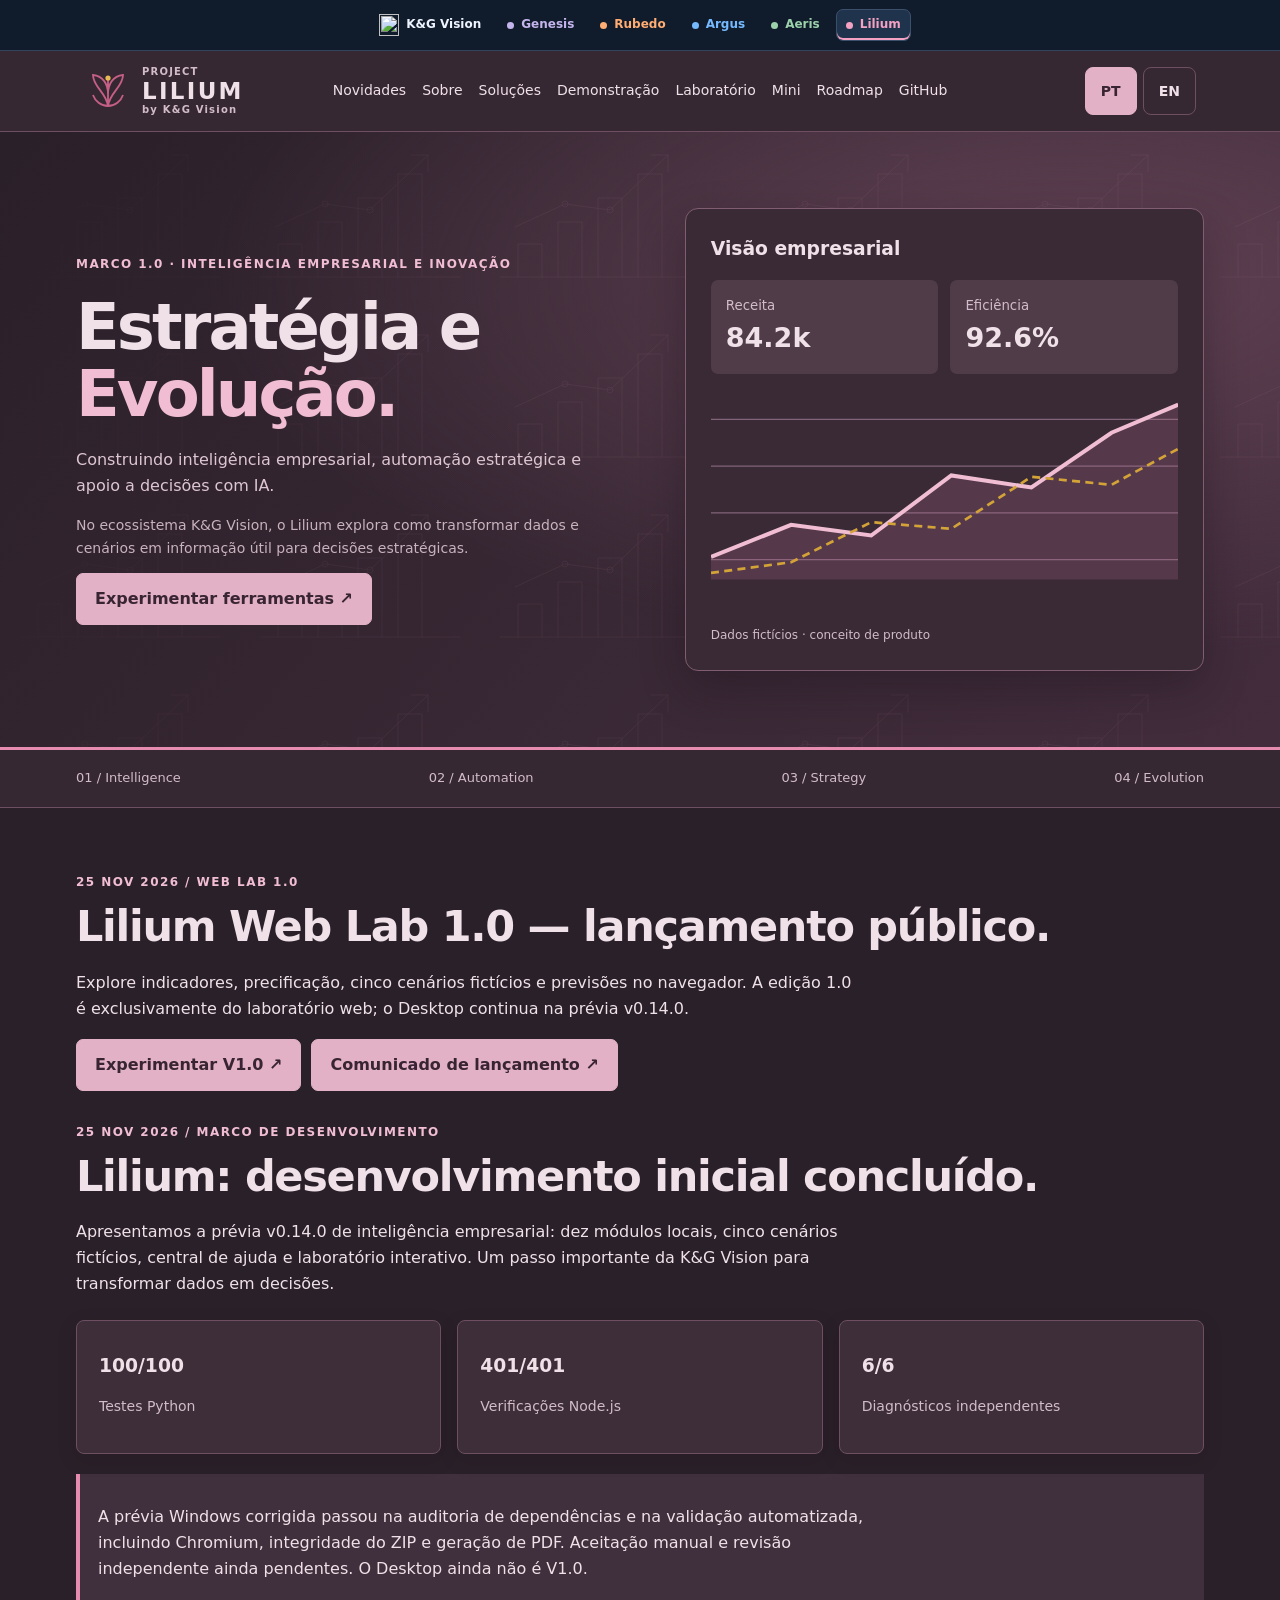
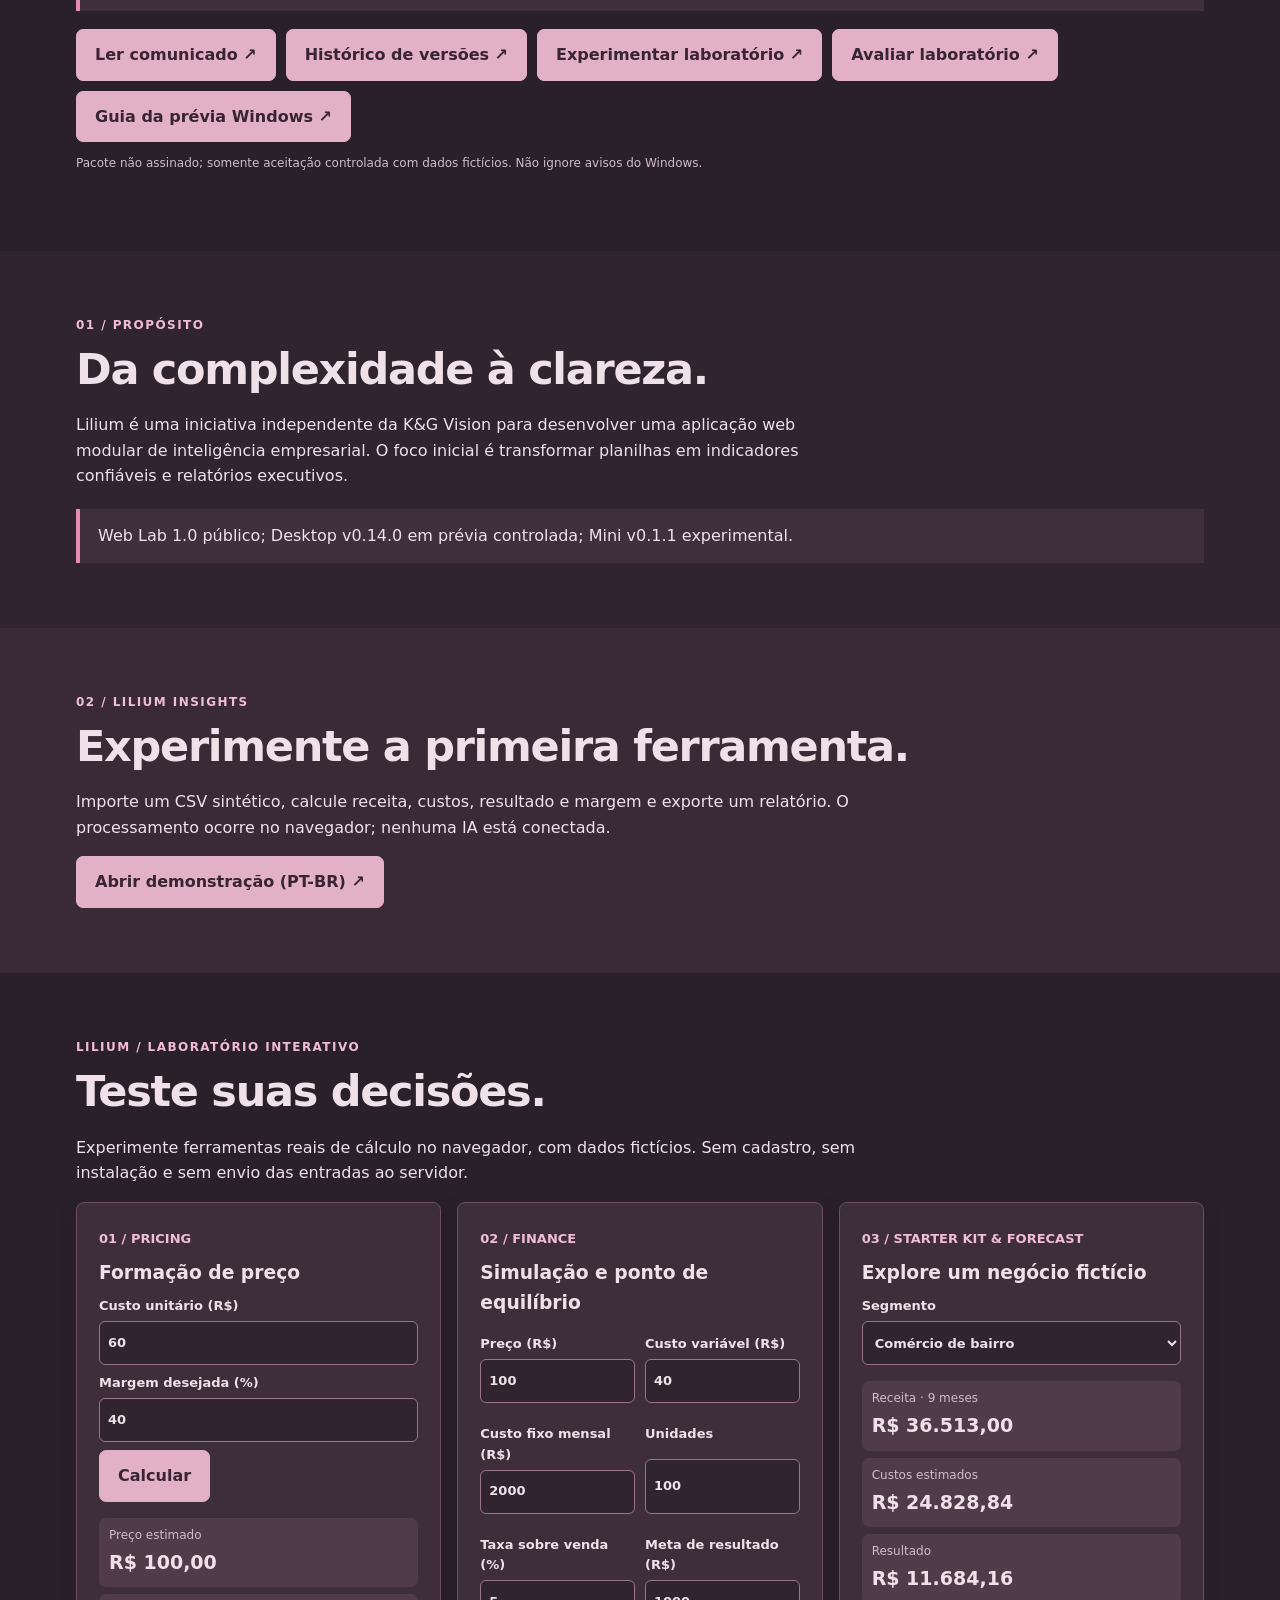
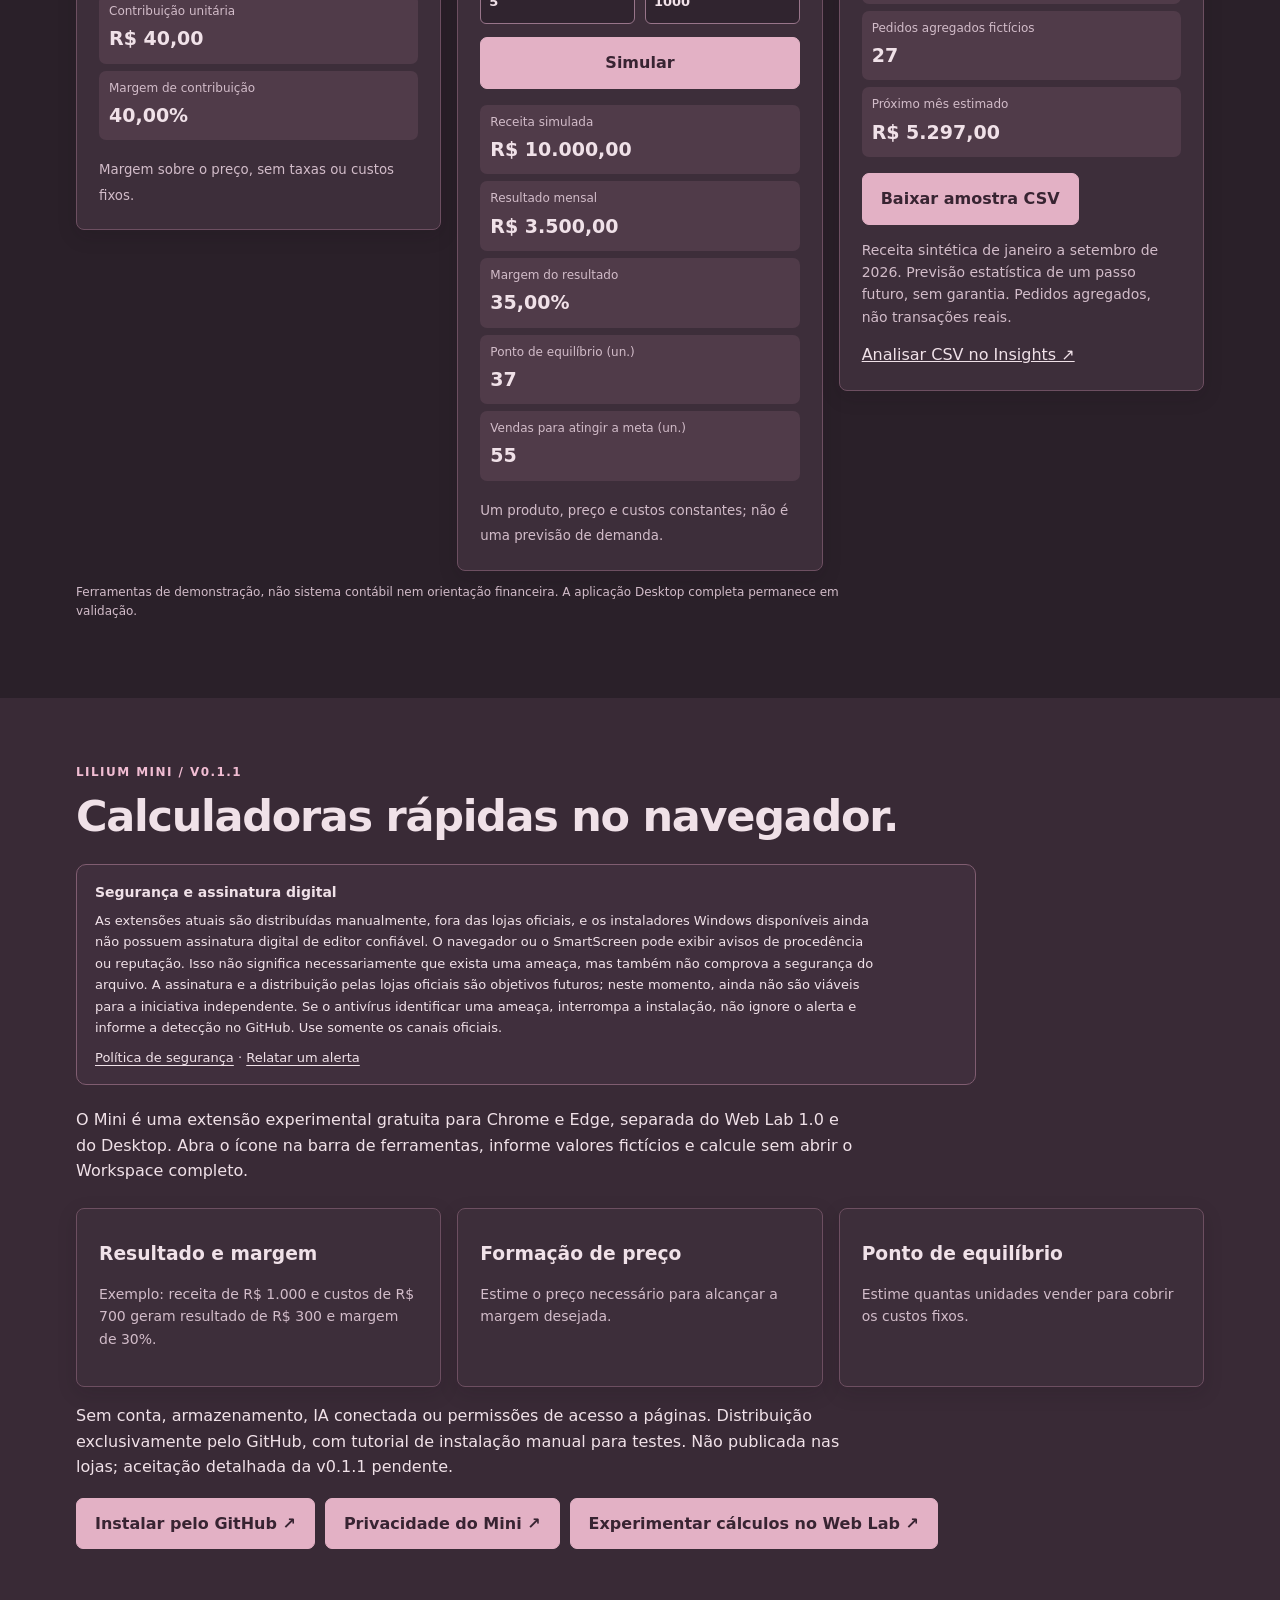
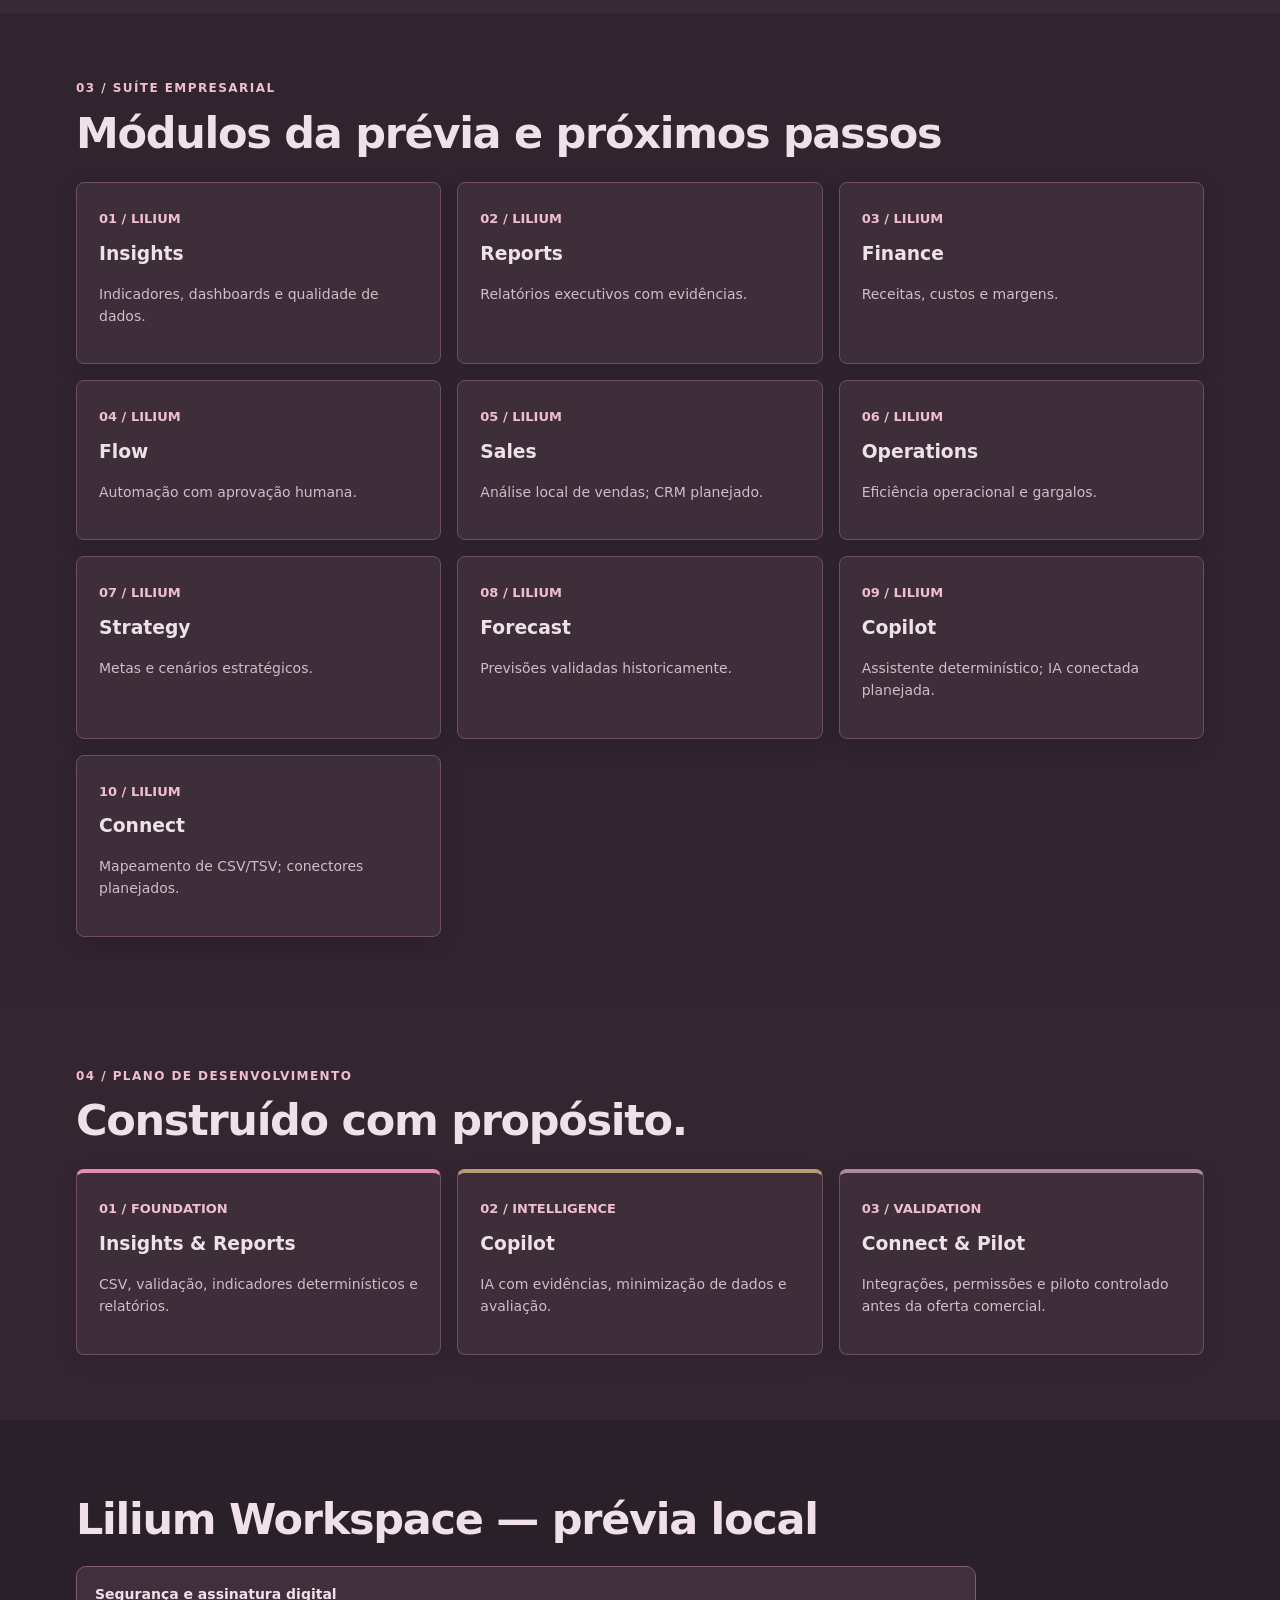
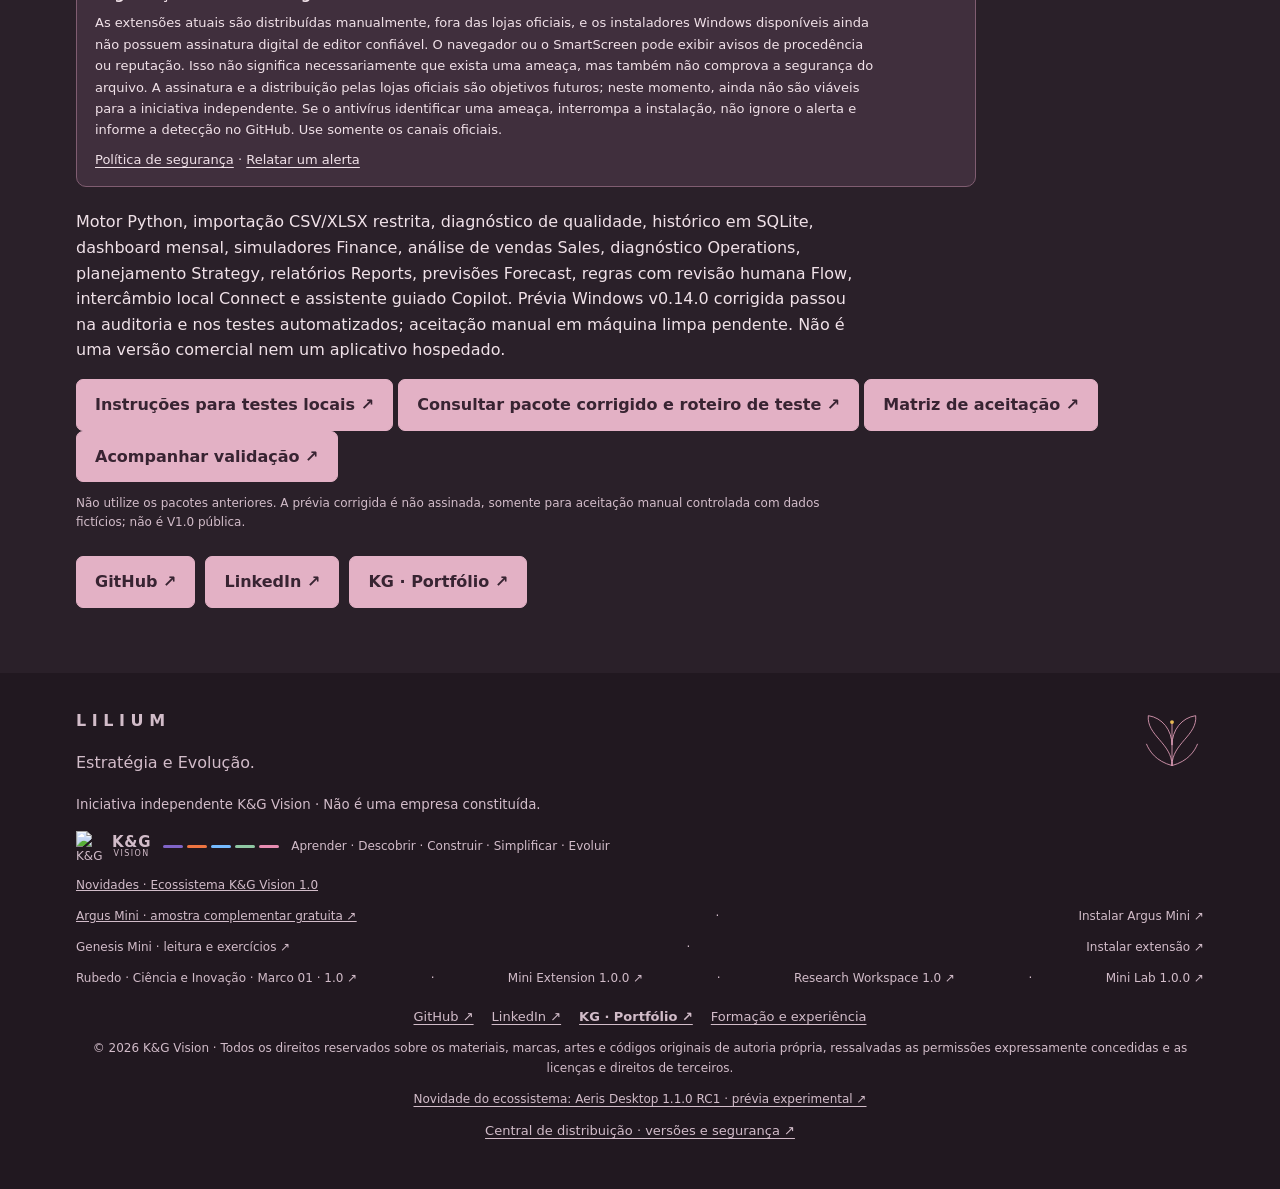
==== commit 18533f41: "brand: evolve Lilium identity and bilingual site copy" ====
--- a/index.html
+++ b/index.html
@@ -1,4 +1,4 @@
-<!doctype html><html lang="pt-BR"><head><meta charset="utf-8"><meta name="viewport" content="width=device-width,initial-scale=1"><title>Project Lilium — Estratégia e Crescimento | K&amp;G Vision</title><meta name="description" content="Lilium — Estratégia e Crescimento. Business intelligence for small businesses."><style>
+<!doctype html><html lang="pt-BR"><head><meta charset="utf-8"><meta name="viewport" content="width=device-width,initial-scale=1"><title>Project Lilium — Estratégia e Evolução | K&amp;G Vision</title><meta name="description" content="Lilium — Estratégia e Evolução. Business intelligence for small businesses."><style>
 :root{--ink:#23252c;--rose:#c65f85;--pink:#f4d6e0;--gold:#e8ba53;--paper:#faf9f7;--muted:#62636a}*{box-sizing:border-box}body{margin:0;background:var(--paper);color:var(--ink);font:16px/1.6 system-ui,sans-serif}a{color:inherit;text-decoration:none}a:hover{text-decoration:underline}a:focus-visible,button:focus-visible{outline:3px solid var(--rose);outline-offset:4px}.wrap{max-width:1180px;margin:auto;padding:0 26px}.eco{background:#181a20;color:#eee;padding:10px 0;font-size:13px}.eco .wrap,header .wrap,.links{display:flex;align-items:center;gap:20px;flex-wrap:wrap}.eco [aria-current]{color:#f4b9cf;font-weight:700}header{padding:20px 0;border-bottom:1px solid #e6e0df}header .wrap{justify-content:space-between}.brand{display:flex;align-items:center;gap:12px;font-size:23px;letter-spacing:.18em;font-weight:750}.brand small{display:block;font-size:10px;letter-spacing:.14em;color:var(--muted)}.brand svg{width:40px;height:40px}.lang{border:1px solid #aaa;background:transparent;border-radius:6px;padding:5px 10px;cursor:pointer}.hero{background:var(--ink);color:white;padding:76px 0}.hero .wrap{display:grid;grid-template-columns:1.08fr 1fr;gap:48px;align-items:center}.eyebrow{font-size:12px;letter-spacing:.12em;text-transform:uppercase;font-weight:750;color:#995071}.hero .eyebrow{color:var(--gold)}h1{font-size:clamp(40px,5vw,68px);line-height:1.04;margin:20px 0;letter-spacing:-.045em}h1 span{color:#efa9c3}.hero p{color:#d3d4db;max-width:540px}.btn{display:inline-block;padding:12px 18px;background:var(--pink);color:var(--ink);font-weight:700;border-radius:5px}.panel{background:white;color:var(--ink);padding:25px;border-radius:13px;box-shadow:0 22px 60px #0003}.panel h3{margin:0 0 16px}.kpis{display:grid;grid-template-columns:1fr 1fr;gap:12px}.kpi{background:#f5f3f3;padding:15px;border-radius:7px}.kpi small{display:block;color:var(--muted)}.kpi strong{font-size:27px}.panel svg{width:100%;height:auto;margin:12px 0}.caption{font-size:12px;color:var(--muted)}.strip{border-bottom:1px solid #e6e0df;padding:18px 0}.strip .wrap{display:flex;justify-content:space-between;gap:14px;flex-wrap:wrap;font-size:13px;color:var(--muted)}section{padding:65px 0}h2{font-size:clamp(28px,4vw,43px);line-height:1.15;letter-spacing:-.03em;margin:10px 0 18px}p{max-width:780px}.cards{display:grid;grid-template-columns:repeat(3,minmax(0,1fr));gap:16px;margin-top:24px}.card{background:white;border:1px solid #e5dfe0;border-radius:8px;padding:22px}.card b{color:#9e4567;font-size:13px}.card h3{margin:8px 0}.card p{color:var(--muted);font-size:14px}.roadmap{background:#f0eae9}.roadmap .card{border-top:4px solid var(--rose)}.roadmap .card:nth-child(2){border-top-color:var(--gold)}.roadmap .card:nth-child(3){border-top-color:#777}.status{background:#fff;border-left:4px solid var(--gold);padding:14px 18px;margin-top:20px}footer{background:var(--ink);color:#ddd;padding:35px 0}footer .wrap{display:flex;justify-content:space-between;gap:20px;flex-wrap:wrap}footer svg{width:64px;height:64px}@media(max-width:760px){.hero .wrap,.cards{grid-template-columns:1fr}.hero{padding:45px 0}.wrap{padding:0 18px}}
 .lab-section{background:#f7f1f3}.lab-grid{display:grid;grid-template-columns:repeat(auto-fit,minmax(min(300px,100%),1fr));gap:16px;align-items:start}.lab-card{min-width:0;overflow-wrap:anywhere}.lab-card label{display:grid;gap:4px;font-size:13px;font-weight:650;margin:8px 0}.lab-card input,.lab-card select{width:100%;min-width:0;min-height:44px;padding:8px;border:1px solid #bdb2b7;border-radius:6px;font:inherit;color:#23252c;background:#fff}.lab-card button{border:1px solid #c65f85;cursor:pointer;font:inherit;font-weight:700;min-height:44px}.lab-card button:disabled{opacity:.5;cursor:not-allowed}.lab-card input:focus-visible,.lab-card select:focus-visible{outline:3px solid #843450;outline-offset:2px}.lab-input-grid{display:grid;grid-template-columns:repeat(2,minmax(0,1fr));gap:5px 10px}.lab-input-grid button{grid-column:1/-1}.lab-results{display:grid;gap:7px}.lab-results div{background:#faf1f4;border-radius:7px;padding:8px 10px}.lab-results dt{font-size:12px;color:#62636a}.lab-results dd{margin:2px 0;font-size:19px;font-weight:700}.lab-error{color:#843450;font-size:13px}.lab-error:empty{display:none}.lab-card small{color:#62636a}.lab-card a{text-decoration:underline}</style><link rel="icon" href="assets/lilium-symbol.svg" type="image/svg+xml"><style>.kg-footer-wordmark{display:inline-flex;flex-direction:column;line-height:1.02;align-items:center;white-space:nowrap}.kg-footer-wordmark b{font-size:15px;font-weight:750;letter-spacing:.05em}.kg-footer-wordmark small{font-size:8px;font-weight:500;letter-spacing:.18em;color:inherit}</style><style id="kg-ecosystem-layout">/* K&G Vision shared website navigation · v1.0. Same structure on every public page. */
 .kg-site-header{position:relative!important;top:auto!important;z-index:5;background:var(--kg-head-bg);color:var(--kg-head-ink);padding:0!important;border:0;border-bottom:1px solid var(--kg-head-line);backdrop-filter:none!important}
@@ -101,8 +101,8 @@
 @media(max-width:650px){.kg-site-header .kg-mainbar{padding:12px 18px;gap:8px 12px}.kg-site-header .kg-project-brand>img,.kg-site-header .kg-project-brand>svg{width:40px;height:40px}.kg-site-header .kg-brand-text>strong{font-size:20px}.kg-site-header nav.kg-local-nav{gap:14px}.kg-site-header .kg-language button{min-width:44px;min-height:44px;padding:8px 11px}}
 </style>
 </head><body><header class="kg-site-header" data-project="lilium" style="--kg-eco-bg:#181A20;--kg-eco-line:#6A4657;--kg-eco-muted:#E8BACB;--kg-eco-active:#3D3039;--kg-head-bg:#FAF9F7;--kg-head-ink:#23252C;--kg-head-muted:#9E4567;--kg-head-line:#E5DFE0;--kg-lang-bg:#C65F85;--kg-lang-ink:#FFFFFF;--kg-focus:#C65F85"><nav class="kg-graal-bar" aria-label="K&amp;G Vision ecosystem"><div class="kg-graal-inner"><a href="https://kgasil.github.io/" style="--graal-accent:#EDF4FF"><img class="kg-graal-shield" src="https://kgasil.github.io/assets/kg-symbol.svg" width="20" height="22" alt="">K&amp;G Vision</a><a href="https://kgasil.github.io/genesis/" style="--graal-accent:#C5B5ED"><i class="kg-graal-dot" aria-hidden="true"></i>Genesis</a><a href="https://kgasil.github.io/rubedo/" style="--graal-accent:#FFAD72"><i class="kg-graal-dot" aria-hidden="true"></i>Rubedo</a><a href="https://kgasil.github.io/argus/" style="--graal-accent:#75BAFF"><i class="kg-graal-dot" aria-hidden="true"></i>Argus</a><a href="https://kgasil.github.io/aeris/" style="--graal-accent:#9BD2AB"><i class="kg-graal-dot" aria-hidden="true"></i>Aeris</a><a href="https://kgasil.github.io/lilium/" aria-current="page" style="--graal-accent:#F4A2C3"><i class="kg-graal-dot" aria-hidden="true"></i>Lilium</a></div></nav><div class="kg-mainbar"><a class="kg-project-brand" href="#home" aria-label="Project Lilium"><svg viewBox="0 0 48 48" aria-hidden="true"><path d="M24 39C22 25 9 20 9 8c10 1 15 9 15 19C24 17 29 9 39 8c0 12-13 17-15 31ZM24 39V13M24 39C17 39 11 34 9 28M24 39C31 39 37 34 39 28" fill="none" stroke="#c65f85" stroke-width="1.8"/><circle cx="24" cy="11" r="2.6" fill="#e8ba53"/></svg><span class="kg-brand-text"><small>PROJECT</small><strong>LILIUM</strong><small>by K&amp;G Vision</small></span></a><nav class="kg-local-nav" aria-label="Navigation"><a href="#novidades" data-pt="Novidades" data-en="News">Novidades</a><a href="#about" data-pt="Sobre" data-en="About">Sobre</a><a href="#solutions" data-pt="Soluções" data-en="Solutions">Soluções</a><a href="demo.html" data-pt="Demonstração" data-en="Demo">Demonstração</a><a href="#lab" data-pt="Laboratório" data-en="Lab">Laboratório</a><a href="#mini">Mini</a><a href="#roadmap">Roadmap</a><a href="https://github.com/Kgasil/lilium">GitHub</a></nav><div class="kg-language" aria-label="Language"><button type="button" id="pt" aria-pressed="true">PT</button><button type="button" id="en" aria-pressed="false">EN</button></div></div></header>
-<main id="home"><section class="hero"><div class="wrap"><div><div class="eyebrow" data-pt="Marco 1.0 · Inteligência Empresarial e Inovação" data-en="1.0 milestone · Business Intelligence &amp; Innovation">Marco 1.0 · Inteligência Empresarial e Inovação</div><h1><span data-pt="Estratégia e" data-en="Strategy &amp;" style="color:inherit">Estratégia e</span> <span data-pt="Crescimento." data-en="Growth.">Crescimento.</span></h1><p data-pt="Construindo inteligência empresarial, automação estratégica e apoio a decisões com IA." data-en="Make smarter decisions. Grow with confidence. We are building a business intelligence platform for small businesses, combining data, strategic automation and evidence-based AI.">Construindo inteligência empresarial, automação estratégica e apoio a decisões com IA.</p><p style="font-size:14px;opacity:.88" data-pt="No ecossistema K&amp;G Vision, o Lilium explora como transformar dados e cenários em informação útil para decisões estratégicas." data-en="Within the K&amp;G Vision ecosystem, Lilium explores how to turn data and scenarios into useful information for strategic decisions.">No ecossistema K&amp;G Vision, o Lilium explora como transformar dados e cenários em informação útil para decisões estratégicas.</p><a class="btn" href="#lab" data-pt="Experimentar ferramentas ↗" data-en="Try the tools ↗">Experimentar ferramentas ↗</a></div><div class="panel"><h3 data-pt="Visão empresarial" data-en="Business overview">Visão empresarial</h3><div class="kpis"><div class="kpi"><small data-pt="Receita" data-en="Revenue">Receita</small><strong>84.2k</strong></div><div class="kpi"><small data-pt="Eficiência" data-en="Efficiency">Eficiência</small><strong>92.6%</strong></div></div><svg viewBox="0 0 350 165" role="img" aria-label="Illustrative performance chart"><path d="M0 25H350M0 60H350M0 95H350M0 130H350" stroke="#e5dfe0"/><path d="M0 128L60 104 120 112 180 67 240 76 300 35 350 14V145H0Z" fill="#f4d6e0"/><path d="M0 128L60 104 120 112 180 67 240 76 300 35 350 14" stroke="#c65f85" stroke-width="3" fill="none"/><path d="M0 140L60 132 120 102 180 107 240 68 300 74 350 47" stroke="#d3a338" stroke-width="2" stroke-dasharray="6 4" fill="none"/></svg><div class="caption" data-pt="Dados fictícios · conceito de produto" data-en="Illustrative data · product concept">Dados fictícios · conceito de produto</div></div></div></section><div class="strip"><div class="wrap"><span>01 / Intelligence</span><span>02 / Automation</span><span>03 / Strategy</span><span>04 / Growth</span></div></div>
+<main id="home"><section class="hero"><div class="wrap"><div><div class="eyebrow" data-pt="Marco 1.0 · Inteligência Empresarial e Inovação" data-en="1.0 milestone · Business Intelligence &amp; Innovation">Marco 1.0 · Inteligência Empresarial e Inovação</div><h1><span data-pt="Estratégia e" data-en="Strategy &amp;" style="color:inherit">Estratégia e</span> <span data-pt="Evolução." data-en="Evolution.">Evolução.</span></h1><p data-pt="Construindo inteligência empresarial, automação estratégica e apoio a decisões com IA." data-en="Make smarter decisions. Grow with confidence. We are building a business intelligence platform for small businesses, combining data, strategic automation and evidence-based AI.">Construindo inteligência empresarial, automação estratégica e apoio a decisões com IA.</p><p style="font-size:14px;opacity:.88" data-pt="No ecossistema K&amp;G Vision, o Lilium explora como transformar dados e cenários em informação útil para decisões estratégicas." data-en="Within the K&amp;G Vision ecosystem, Lilium explores how to turn data and scenarios into useful information for strategic decisions.">No ecossistema K&amp;G Vision, o Lilium explora como transformar dados e cenários em informação útil para decisões estratégicas.</p><a class="btn" href="#lab" data-pt="Experimentar ferramentas ↗" data-en="Try the tools ↗">Experimentar ferramentas ↗</a></div><div class="panel"><h3 data-pt="Visão empresarial" data-en="Business overview">Visão empresarial</h3><div class="kpis"><div class="kpi"><small data-pt="Receita" data-en="Revenue">Receita</small><strong>84.2k</strong></div><div class="kpi"><small data-pt="Eficiência" data-en="Efficiency">Eficiência</small><strong>92.6%</strong></div></div><svg viewBox="0 0 350 165" role="img" aria-label="Illustrative performance chart"><path d="M0 25H350M0 60H350M0 95H350M0 130H350" stroke="#e5dfe0"/><path d="M0 128L60 104 120 112 180 67 240 76 300 35 350 14V145H0Z" fill="#f4d6e0"/><path d="M0 128L60 104 120 112 180 67 240 76 300 35 350 14" stroke="#c65f85" stroke-width="3" fill="none"/><path d="M0 140L60 132 120 102 180 107 240 68 300 74 350 47" stroke="#d3a338" stroke-width="2" stroke-dasharray="6 4" fill="none"/></svg><div class="caption" data-pt="Dados fictícios · conceito de produto" data-en="Illustrative data · product concept">Dados fictícios · conceito de produto</div></div></div></section><div class="strip"><div class="wrap"><span>01 / Intelligence</span><span>02 / Automation</span><span>03 / Strategy</span><span>04 / Evolution</span></div></div>
 <section id="novidades" class="lab-section"><div class="wrap"><div class="eyebrow">25 NOV 2026 / WEB LAB 1.0</div><h2 data-pt="Lilium Web Lab 1.0 — lançamento público." data-en="Lilium Web Lab 1.0 — public launch.">Lilium Web Lab 1.0 — lançamento público.</h2><p data-pt="Explore indicadores, precificação, cinco cenários fictícios e previsões no navegador. A edição 1.0 é exclusivamente do laboratório web; o Desktop continua na prévia v0.14.0." data-en="Explore metrics, pricing, five synthetic scenarios and forecasts in the browser. Version 1.0 applies only to the web lab; Desktop remains at preview v0.14.0.">Explore indicadores, precificação, cinco cenários fictícios e previsões no navegador. A edição 1.0 é exclusivamente do laboratório web; o Desktop continua na prévia v0.14.0.</p><div style="display:flex;gap:10px;flex-wrap:wrap;margin:18px 0 32px"><a class="btn" href="#lab" data-pt="Experimentar V1.0 ↗" data-en="Try V1.0 ↗">Experimentar V1.0 ↗</a><a class="btn" href="https://github.com/Kgasil/lilium/blob/main/docs/web-lab-v1.0.md" data-pt="Comunicado de lançamento ↗" data-en="Launch announcement ↗">Comunicado de lançamento ↗</a></div><div class="eyebrow" data-pt="25 NOV 2026 / MARCO DE DESENVOLVIMENTO" data-en="25 NOV 2026 / DEVELOPMENT MILESTONE">25 NOV 2026 / MARCO DE DESENVOLVIMENTO</div><h2 data-pt="Lilium: desenvolvimento inicial concluído." data-en="Lilium: initial development complete.">Lilium: desenvolvimento inicial concluído.</h2><p data-pt="Apresentamos a prévia v0.14.0 de inteligência empresarial: dez módulos locais, cinco cenários fictícios, central de ajuda e laboratório interativo. Um passo importante da K&amp;G Vision para transformar dados em decisões." data-en="Introducing the v0.14.0 business intelligence preview: ten local modules, five synthetic scenarios, offline help and an interactive lab. A K&amp;G Vision milestone in turning data into decisions.">Apresentamos a prévia v0.14.0 de inteligência empresarial: dez módulos locais, cinco cenários fictícios, central de ajuda e laboratório interativo. Um passo importante da K&amp;G Vision para transformar dados em decisões.</p><div class="cards"><article class="card"><h3>100/100</h3><p data-pt="Testes Python" data-en="Python tests">Testes Python</p></article><article class="card"><h3>401/401</h3><p data-pt="Verificações Node.js" data-en="Node.js checks">Verificações Node.js</p></article><article class="card"><h3>6/6</h3><p data-pt="Diagnósticos independentes" data-en="Independent diagnostics">Diagnósticos independentes</p></article></div><div class="status"><p data-pt="A prévia Windows corrigida passou na auditoria de dependências e na validação automatizada, incluindo Chromium, integridade do ZIP e geração de PDF. Aceitação manual e revisão independente ainda pendentes. O Desktop ainda não é V1.0." data-en="The remediated Windows preview passed dependency review and automated validation, including Chromium, ZIP integrity and PDF generation. Manual acceptance and independent review remain pending. Desktop is not V1.0 yet.">A prévia Windows corrigida passou na auditoria de dependências e na validação automatizada, incluindo Chromium, integridade do ZIP e geração de PDF. Aceitação manual e revisão independente ainda pendentes. O Desktop ainda não é V1.0.</p></div><div style="display:flex;gap:10px;flex-wrap:wrap;margin-top:18px"><a class="btn" href="https://github.com/Kgasil/lilium/blob/main/docs/milestone-2026-11-25.md" data-pt="Ler comunicado ↗" data-en="Read announcement ↗">Ler comunicado ↗</a><a class="btn" href="https://github.com/Kgasil/lilium/blob/main/CHANGELOG.md" data-pt="Histórico de versões ↗" data-en="Changelog ↗">Histórico de versões ↗</a><a class="btn" href="#lab" data-pt="Experimentar laboratório ↗" data-en="Try the lab ↗">Experimentar laboratório ↗</a><a class="btn" href="https://github.com/Kgasil/lilium/issues/new?template=web-lab-feedback.md" data-pt="Avaliar laboratório ↗" data-en="Give lab feedback ↗">Avaliar laboratório ↗</a><a class="btn" href="https://github.com/Kgasil/lilium/blob/main/docs/clean-machine-validation.md" data-pt="Guia da prévia Windows ↗" data-en="Windows preview guide ↗">Guia da prévia Windows ↗</a></div><p class="caption" data-pt="Pacote não assinado; somente aceitação controlada com dados fictícios. Não ignore avisos do Windows." data-en="Unsigned package; controlled acceptance with synthetic data only. Do not bypass Windows warnings.">Pacote não assinado; somente aceitação controlada com dados fictícios. Não ignore avisos do Windows.</p></div></section><section id="about"><div class="wrap"><div class="eyebrow" data-pt="01 / Propósito" data-en="01 / Purpose">01 / Propósito</div><h2 data-pt="Da complexidade à clareza." data-en="Complexity into clarity.">Da complexidade à clareza.</h2><p data-pt="Lilium é uma iniciativa independente da K&amp;G Vision para desenvolver uma aplicação web modular de inteligência empresarial. O foco inicial é transformar planilhas em indicadores confiáveis e relatórios executivos." data-en="Lilium is an independent K&amp;G Vision initiative developing a modular business intelligence web application. The initial focus is turning spreadsheets into reliable metrics and executive reports.">Lilium é uma iniciativa independente da K&amp;G Vision para desenvolver uma aplicação web modular de inteligência empresarial. O foco inicial é transformar planilhas em indicadores confiáveis e relatórios executivos.</p><div class="status" data-pt="Web Lab 1.0 público; Desktop v0.14.0 em prévia controlada; Mini v0.1.1 experimental." data-en="Public Web Lab 1.0; Desktop v0.14.0 controlled preview; experimental Mini v0.1.1.">Web Lab 1.0 público; Desktop v0.14.0 em prévia controlada; Mini v0.1.1 experimental.</div></div></section>
 <section id="prototype" style="background:#fff"><div class="wrap"><div class="eyebrow">02 / Lilium Insights</div><h2 data-pt="Experimente a primeira ferramenta." data-en="Try the first tool.">Experimente a primeira ferramenta.</h2><p data-pt="Importe um CSV sintético, calcule receita, custos, resultado e margem e exporte um relatório. O processamento ocorre no navegador; nenhuma IA está conectada." data-en="Import a synthetic CSV, calculate revenue, costs, result and margin, and export a report. Processing runs in your browser; no AI is connected.">Importe um CSV sintético, calcule receita, custos, resultado e margem e exporte um relatório. O processamento ocorre no navegador; nenhuma IA está conectada.</p><a class="btn" href="demo.html" data-pt="Abrir demonstração (PT-BR) ↗" data-en="Open demo (PT-BR) ↗">Abrir demonstração (PT-BR) ↗</a></div></section><section id="lab" class="lab-section"><div class="wrap"><div class="eyebrow" data-pt="LILIUM / LABORATÓRIO INTERATIVO" data-en="LILIUM / INTERACTIVE LAB">LILIUM / LABORATÓRIO INTERATIVO</div><h2 data-pt="Teste suas decisões." data-en="Put your decisions to the test.">Teste suas decisões.</h2><p data-pt="Experimente ferramentas reais de cálculo no navegador, com dados fictícios. Sem cadastro, sem instalação e sem envio das entradas ao servidor." data-en="Explore working browser-based calculators with synthetic data. No sign-up, installation or submission of inputs to a server.">Experimente ferramentas reais de cálculo no navegador, com dados fictícios. Sem cadastro, sem instalação e sem envio das entradas ao servidor.</p><div class="lab-grid"><article class="card lab-card"><b>01 / PRICING</b><h3 data-pt="Formação de preço" data-en="Margin-based pricing">Formação de preço</h3><form id="lab-price-form" novalidate><label for="lab-price-cost"><span data-pt="Custo unitário (R$)" data-en="Unit cost (BRL)">Custo unitário (R$)</span><input id="lab-price-cost" inputmode="decimal" value="60" maxlength="12" required></label><label for="lab-price-margin"><span data-pt="Margem desejada (%)" data-en="Target margin (%)">Margem desejada (%)</span><input id="lab-price-margin" inputmode="decimal" value="40" maxlength="12" required></label><button type="submit" class="btn" data-pt="Calcular" data-en="Calculate">Calcular</button></form><p id="lab-price-error" role="status" class="lab-error"></p><dl id="lab-price-result" class="lab-results" aria-live="polite"></dl><small data-pt="Margem sobre o preço, sem taxas ou custos fixos." data-en="Margin on price, excluding fees and fixed costs.">Margem sobre o preço, sem taxas ou custos fixos.</small></article><article class="card lab-card"><b>02 / FINANCE</b><h3 data-pt="Simulação e ponto de equilíbrio" data-en="Scenario &amp; break-even">Simulação e ponto de equilíbrio</h3><form id="lab-monthly-form" class="lab-input-grid" novalidate><label for="lab-monthly-price"><span data-pt="Preço (R$)" data-en="Price (BRL)">Preço (R$)</span><input id="lab-monthly-price" inputmode="decimal" value="100" maxlength="12" required></label><label for="lab-monthly-variable"><span data-pt="Custo variável (R$)" data-en="Variable cost (BRL)">Custo variável (R$)</span><input id="lab-monthly-variable" inputmode="decimal" value="40" maxlength="12" required></label><label for="lab-monthly-fixed"><span data-pt="Custo fixo mensal (R$)" data-en="Monthly fixed cost (BRL)">Custo fixo mensal (R$)</span><input id="lab-monthly-fixed" inputmode="decimal" value="2000" maxlength="12" required></label><label for="lab-monthly-quantity"><span data-pt="Unidades" data-en="Units">Unidades</span><input id="lab-monthly-quantity" inputmode="decimal" value="100" maxlength="12" required></label><label for="lab-monthly-fee"><span data-pt="Taxa sobre venda (%)" data-en="Sales fee (%)">Taxa sobre venda (%)</span><input id="lab-monthly-fee" inputmode="decimal" value="5" maxlength="12" required></label><label for="lab-monthly-target"><span data-pt="Meta de resultado (R$)" data-en="Target result (BRL)">Meta de resultado (R$)</span><input id="lab-monthly-target" inputmode="decimal" value="1000" maxlength="12" required></label><button type="submit" class="btn" data-pt="Simular" data-en="Simulate">Simular</button></form><p id="lab-monthly-error" role="status" class="lab-error"></p><dl id="lab-monthly-result" class="lab-results" aria-live="polite"></dl><small data-pt="Um produto, preço e custos constantes; não é uma previsão de demanda." data-en="Single product with constant price and costs; not a demand forecast.">Um produto, preço e custos constantes; não é uma previsão de demanda.</small></article><article class="card lab-card"><b>03 / STARTER KIT &amp; FORECAST</b><h3 data-pt="Explore um negócio fictício" data-en="Explore a synthetic business">Explore um negócio fictício</h3><label for="lab-scenario"><span data-pt="Segmento" data-en="Business type">Segmento</span><select id="lab-scenario"><option value="retail" data-pt="Comércio de bairro" data-en="Local retail">Comércio de bairro</option><option value="services" data-pt="Prestação de serviços" data-en="Services">Prestação de serviços</option><option value="industry" data-pt="Pequena indústria" data-en="Small manufacturing">Pequena indústria</option><option value="restaurant" data-pt="Restaurante" data-en="Restaurant">Restaurante</option><option value="ecommerce" data-pt="Loja virtual" data-en="E-commerce">Loja virtual</option></select></label><dl id="lab-scenario-result" class="lab-results" aria-live="polite"></dl><button id="lab-download" type="button" class="btn" disabled data-pt="Baixar amostra CSV" data-en="Download sample CSV">Baixar amostra CSV</button><p data-pt="Receita sintética de janeiro a setembro de 2026. Previsão estatística de um passo futuro, sem garantia. Pedidos agregados, não transações reais." data-en="Synthetic revenue from January to September 2026. One-step-ahead statistical estimate, not guaranteed. Aggregate orders, not real transactions.">Receita sintética de janeiro a setembro de 2026. Previsão estatística de um passo futuro, sem garantia. Pedidos agregados, não transações reais.</p><a href="demo.html"><span data-pt="Analisar CSV no Insights ↗" data-en="Analyze CSV in Insights ↗">Analisar CSV no Insights ↗</span></a></article></div><p class="caption" data-pt="Ferramentas de demonstração, não sistema contábil nem orientação financeira. A aplicação Desktop completa permanece em validação." data-en="Demonstration tools, not accounting software or financial advice. The full Desktop application remains under validation.">Ferramentas de demonstração, não sistema contábil nem orientação financeira. A aplicação Desktop completa permanece em validação.</p><noscript><p data-pt="Ative JavaScript para executar os cálculos." data-en="Enable JavaScript to run calculations.">Ative JavaScript para executar os cálculos.</p></noscript></div></section><section id="mini" style="background:#f0eae9"><div class="wrap"><div class="eyebrow">LILIUM MINI / v0.1.1</div><h2 data-pt="Calculadoras rápidas no navegador." data-en="Quick calculators in your browser.">Calculadoras rápidas no navegador.</h2><aside class="kg-distribution-notice" role="note" style="margin:22px 0;padding:16px 18px;border:1px solid currentColor;border-radius:10px;font-size:13px;line-height:1.65;max-width:900px;overflow-wrap:anywhere"><strong style="display:block;margin-bottom:6px;font-size:14px" data-pt="Segurança e assinatura digital" data-en="Security and digital signing">Segurança e assinatura digital</strong><p style="margin:0 0 8px" data-pt="As extensões atuais são distribuídas manualmente, fora das lojas oficiais, e os instaladores Windows disponíveis ainda não possuem assinatura digital de editor confiável. O navegador ou o SmartScreen pode exibir avisos de procedência ou reputação. Isso não significa necessariamente que exista uma ameaça, mas também não comprova a segurança do arquivo. A assinatura e a distribuição pelas lojas oficiais são objetivos futuros; neste momento, ainda não são viáveis para a iniciativa independente. Se o antivírus identificar uma ameaça, interrompa a instalação, não ignore o alerta e informe a detecção no GitHub. Use somente os canais oficiais." data-en="Current extensions are distributed manually outside official stores, and available Windows installers do not yet have a trusted publisher digital signature. The browser or SmartScreen may show origin or reputation warnings. This does not necessarily indicate a threat, but it does not establish file safety either. Signing and official store distribution are future goals and are not currently feasible for this independent initiative. If antivirus software detects a threat, stop installation, do not bypass the warning, and report the detection on GitHub. Use official channels only.">As extensões atuais são distribuídas manualmente, fora das lojas oficiais, e os instaladores Windows disponíveis ainda não possuem assinatura digital de editor confiável. O navegador ou o SmartScreen pode exibir avisos de procedência ou reputação. Isso não significa necessariamente que exista uma ameaça, mas também não comprova a segurança do arquivo. A assinatura e a distribuição pelas lojas oficiais são objetivos futuros; neste momento, ainda não são viáveis para a iniciativa independente. Se o antivírus identificar uma ameaça, interrompa a instalação, não ignore o alerta e informe a detecção no GitHub. Use somente os canais oficiais.</p><a href="https://github.com/Kgasil/lilium/blob/main/SECURITY.md" style="color:inherit;text-decoration:underline;text-underline-offset:3px" data-pt="Política de segurança" data-en="Security policy">Política de segurança</a> · <a href="https://github.com/Kgasil/lilium/issues" style="color:inherit;text-decoration:underline;text-underline-offset:3px" data-pt="Relatar um alerta" data-en="Report a warning">Relatar um alerta</a></aside><p data-pt="O Mini é uma extensão experimental gratuita para Chrome e Edge, separada do Web Lab 1.0 e do Desktop. Abra o ícone na barra de ferramentas, informe valores fictícios e calcule sem abrir o Workspace completo." data-en="Mini is a free experimental Chrome and Edge extension, separate from Web Lab 1.0 and Desktop. Open its toolbar icon, enter synthetic values and calculate without opening the full Workspace.">O Mini é uma extensão experimental gratuita para Chrome e Edge, separada do Web Lab 1.0 e do Desktop. Abra o ícone na barra de ferramentas, informe valores fictícios e calcule sem abrir o Workspace completo.</p><div class="cards"><article class="card"><h3 data-pt="Resultado e margem" data-en="Result and margin">Resultado e margem</h3><p data-pt="Exemplo: receita de R$ 1.000 e custos de R$ 700 geram resultado de R$ 300 e margem de 30%." data-en="Example: BRL 1,000 revenue and BRL 700 costs yield BRL 300 result and 30% margin.">Exemplo: receita de R$ 1.000 e custos de R$ 700 geram resultado de R$ 300 e margem de 30%.</p></article><article class="card"><h3 data-pt="Formação de preço" data-en="Pricing">Formação de preço</h3><p data-pt="Estime o preço necessário para alcançar a margem desejada." data-en="Estimate the price needed to achieve a target margin.">Estime o preço necessário para alcançar a margem desejada.</p></article><article class="card"><h3 data-pt="Ponto de equilíbrio" data-en="Break-even">Ponto de equilíbrio</h3><p data-pt="Estime quantas unidades vender para cobrir os custos fixos." data-en="Estimate how many units must be sold to cover fixed costs.">Estime quantas unidades vender para cobrir os custos fixos.</p></article></div><p data-pt="Sem conta, armazenamento, IA conectada ou permissões de acesso a páginas. Distribuição exclusivamente pelo GitHub, com tutorial de instalação manual para testes. Não publicada nas lojas; aceitação detalhada da v0.1.1 pendente." data-en="No account, storage, connected AI or page access permissions. GitHub-only distribution with a manual installation tutorial for testing. Not published in stores; detailed v0.1.1 acceptance pending.">Sem conta, armazenamento, IA conectada ou permissões de acesso a páginas. Distribuição exclusivamente pelo GitHub, com tutorial de instalação manual para testes. Não publicada nas lojas; aceitação detalhada da v0.1.1 pendente.</p><div style="display:flex;gap:10px;flex-wrap:wrap;margin-top:18px"><a class="btn" href="https://github.com/Kgasil/lilium/blob/main/extension/README.md" data-pt="Instalar pelo GitHub ↗" data-en="Install via GitHub ↗">Instalar pelo GitHub ↗</a><a class="btn" href="mini-privacy.html" data-pt="Privacidade do Mini ↗" data-en="Mini privacy ↗">Privacidade do Mini ↗</a><a class="btn" href="#lab" data-pt="Experimentar cálculos no Web Lab ↗" data-en="Try calculations in Web Lab ↗">Experimentar cálculos no Web Lab ↗</a></div></div></section><section id="solutions"><div class="wrap"><div class="eyebrow" data-pt="03 / Suíte Empresarial" data-en="03 / Business Suite">03 / Suíte Empresarial</div><h2 data-pt="Módulos da prévia e próximos passos" data-en="Preview modules & future direction">Módulos da prévia e próximos passos</h2><div class="cards">
 <article class="card"><b>01 / LILIUM</b><h3>Insights</h3><p data-pt="Indicadores, dashboards e qualidade de dados." data-en="Metrics, dashboards and data quality.">Indicadores, dashboards e qualidade de dados.</p></article><article class="card"><b>02 / LILIUM</b><h3>Reports</h3><p data-pt="Relatórios executivos com evidências." data-en="Evidence-backed executive reporting.">Relatórios executivos com evidências.</p></article><article class="card"><b>03 / LILIUM</b><h3>Finance</h3><p data-pt="Receitas, custos e margens." data-en="Revenue, costs and margins.">Receitas, custos e margens.</p></article><article class="card"><b>04 / LILIUM</b><h3>Flow</h3><p data-pt="Automação com aprovação humana." data-en="Human-approved automation.">Automação com aprovação humana.</p></article><article class="card"><b>05 / LILIUM</b><h3>Sales</h3><p data-pt="Análise local de vendas; CRM planejado." data-en="Local sales analytics; CRM planned.">Análise local de vendas; CRM planejado.</p></article><article class="card"><b>06 / LILIUM</b><h3>Operations</h3><p data-pt="Eficiência operacional e gargalos." data-en="Operational efficiency and bottlenecks.">Eficiência operacional e gargalos.</p></article><article class="card"><b>07 / LILIUM</b><h3>Strategy</h3><p data-pt="Metas e cenários estratégicos." data-en="Goals and strategic scenarios.">Metas e cenários estratégicos.</p></article><article class="card"><b>08 / LILIUM</b><h3>Forecast</h3><p data-pt="Previsões validadas historicamente." data-en="Historically validated forecasting.">Previsões validadas historicamente.</p></article><article class="card"><b>09 / LILIUM</b><h3>Copilot</h3><p data-pt="Assistente determinístico; IA conectada planejada." data-en="Deterministic assistant; connected AI planned.">Assistente determinístico; IA conectada planejada.</p></article><article class="card"><b>10 / LILIUM</b><h3>Connect</h3><p data-pt="Mapeamento de CSV/TSV; conectores planejados." data-en="CSV/TSV mapping; connectors planned.">Mapeamento de CSV/TSV; conectores planejados.</p></article>
-</div></div></section><section class="roadmap" id="roadmap"><div class="wrap"><div class="eyebrow" data-pt="04 / Plano de Desenvolvimento" data-en="04 / Roadmap">04 / Plano de Desenvolvimento</div><h2 data-pt="Construído com propósito." data-en="Built with purpose.">Construído com propósito.</h2><div class="cards"><article class="card"><b>01 / FOUNDATION</b><h3>Insights &amp; Reports</h3><p data-pt="CSV, validação, indicadores determinísticos e relatórios." data-en="CSV, validation, deterministic metrics and reports.">CSV, validação, indicadores determinísticos e relatórios.</p></article><article class="card"><b>02 / INTELLIGENCE</b><h3>Copilot</h3><p data-pt="IA com evidências, minimização de dados e avaliação." data-en="Evidence-grounded AI, data minimization and evaluation.">IA com evidências, minimização de dados e avaliação.</p></article><article class="card"><b>03 / VALIDATION</b><h3>Connect &amp; Pilot</h3><p data-pt="Integrações, permissões e piloto controlado antes da oferta comercial." data-en="Integrations, permissions and controlled pilot before commercial offering.">Integrações, permissões e piloto controlado antes da oferta comercial.</p></article></div></div></section><section id="workspace"><div class="wrap"><h2 data-pt="Lilium Workspace — prévia local" data-en="Lilium Workspace — local preview">Lilium Workspace — prévia local</h2><aside class="kg-distribution-notice" role="note" style="margin:22px 0;padding:16px 18px;border:1px solid currentColor;border-radius:10px;font-size:13px;line-height:1.65;max-width:900px;overflow-wrap:anywhere"><strong style="display:block;margin-bottom:6px;font-size:14px" data-pt="Segurança e assinatura digital" data-en="Security and digital signing">Segurança e assinatura digital</strong><p style="margin:0 0 8px" data-pt="As extensões atuais são distribuídas manualmente, fora das lojas oficiais, e os instaladores Windows disponíveis ainda não possuem assinatura digital de editor confiável. O navegador ou o SmartScreen pode exibir avisos de procedência ou reputação. Isso não significa necessariamente que exista uma ameaça, mas também não comprova a segurança do arquivo. A assinatura e a distribuição pelas lojas oficiais são objetivos futuros; neste momento, ainda não são viáveis para a iniciativa independente. Se o antivírus identificar uma ameaça, interrompa a instalação, não ignore o alerta e informe a detecção no GitHub. Use somente os canais oficiais." data-en="Current extensions are distributed manually outside official stores, and available Windows installers do not yet have a trusted publisher digital signature. The browser or SmartScreen may show origin or reputation warnings. This does not necessarily indicate a threat, but it does not establish file safety either. Signing and official store distribution are future goals and are not currently feasible for this independent initiative. If antivirus software detects a threat, stop installation, do not bypass the warning, and report the detection on GitHub. Use official channels only.">As extensões atuais são distribuídas manualmente, fora das lojas oficiais, e os instaladores Windows disponíveis ainda não possuem assinatura digital de editor confiável. O navegador ou o SmartScreen pode exibir avisos de procedência ou reputação. Isso não significa necessariamente que exista uma ameaça, mas também não comprova a segurança do arquivo. A assinatura e a distribuição pelas lojas oficiais são objetivos futuros; neste momento, ainda não são viáveis para a iniciativa independente. Se o antivírus identificar uma ameaça, interrompa a instalação, não ignore o alerta e informe a detecção no GitHub. Use somente os canais oficiais.</p><a href="https://github.com/Kgasil/lilium/blob/main/SECURITY.md" style="color:inherit;text-decoration:underline;text-underline-offset:3px" data-pt="Política de segurança" data-en="Security policy">Política de segurança</a> · <a href="https://github.com/Kgasil/lilium/issues" style="color:inherit;text-decoration:underline;text-underline-offset:3px" data-pt="Relatar um alerta" data-en="Report a warning">Relatar um alerta</a></aside><p data-pt="Motor Python, importação CSV/XLSX restrita, diagnóstico de qualidade, histórico em SQLite, dashboard mensal, simuladores Finance, análise de vendas Sales, diagnóstico Operations, planejamento Strategy, relatórios Reports, previsões Forecast, regras com revisão humana Flow, intercâmbio local Connect e assistente guiado Copilot. Prévia Windows v0.14.0 corrigida passou na auditoria e nos testes automatizados; aceitação manual em máquina limpa pendente. Não é uma versão comercial nem um aplicativo hospedado." data-en="Python analytics engine, restricted CSV/XLSX import, data quality diagnostics, optional SQLite history, monthly dashboard, Finance scenario tools, Sales analytics, Operations diagnostics, Strategy planning, executive Reports, Forecast baselines, human-reviewed Flow rules, local Connect interchange and guided Copilot assistant. Remediated Windows v0.14.0 preview passed dependency audit and automated tests; clean-machine acceptance pending. Not a commercial release or hosted application.">Motor Python, importação CSV/XLSX restrita, diagnóstico de qualidade, histórico em SQLite, dashboard mensal, simuladores Finance, análise de vendas Sales, diagnóstico Operations, planejamento Strategy, relatórios Reports, previsões Forecast, regras com revisão humana Flow, intercâmbio local Connect e assistente guiado Copilot. Prévia Windows v0.14.0 corrigida passou na auditoria e nos testes automatizados; aceitação manual em máquina limpa pendente. Não é uma versão comercial nem um aplicativo hospedado.</p><a class="btn" href="https://github.com/Kgasil/lilium/blob/main/desktop/README.md" data-pt="Instruções para testes locais ↗" data-en="Local test instructions ↗">Instruções para testes locais ↗</a> <a class="btn" href="https://github.com/Kgasil/lilium/blob/main/docs/clean-machine-validation.md" data-pt="Consultar pacote corrigido e roteiro de teste ↗" data-en="View remediated candidate and test guide ↗">Consultar pacote corrigido e roteiro de teste ↗</a> <a class="btn" href="https://github.com/Kgasil/lilium/blob/main/docs/manual-acceptance-matrix.md" data-pt="Matriz de aceitação ↗" data-en="Acceptance matrix ↗">Matriz de aceitação ↗</a> <a class="btn" href="https://github.com/Kgasil/lilium/issues/1" data-pt="Acompanhar validação ↗" data-en="Track acceptance ↗">Acompanhar validação ↗</a><p class="caption" data-pt="Não utilize os pacotes anteriores. A prévia corrigida é não assinada, somente para aceitação manual controlada com dados fictícios; não é V1.0 pública." data-en="Do not use previous packages. The remediated unsigned preview is for controlled manual acceptance with synthetic data only; not a public V1.0.">Não utilize os pacotes anteriores. A prévia corrigida é não assinada, somente para aceitação manual controlada com dados fictícios; não é V1.0 pública.</p><div class="actions kg-final-social" style="display:flex;align-items:center;flex-wrap:wrap;gap:10px;margin-top:24px"><a class="btn" href="https://github.com/Kgasil/lilium">GitHub ↗</a><a class="btn" href="https://www.linkedin.com/in/kaio-gabriel-da-silva">LinkedIn ↗</a><a class="btn" href="https://kgasil.github.io/portfolio/" data-pt="KG · Portfólio ↗" data-en="KG · Portfolio ↗">KG · Portfólio ↗</a></div></div></section></main><footer><div class="wrap"><div><strong>L I L I U M</strong><p data-pt="Estratégia e Crescimento." data-en="Strategy &amp; Growth.">Estratégia e Crescimento.</p><small data-pt="Iniciativa independente K&amp;G Vision · Não é uma empresa constituída." data-en="Independent K&amp;G Vision initiative · Not an incorporated company.">Iniciativa independente K&amp;G Vision · Não é uma empresa constituída.</small></div><svg viewBox="0 0 100 100" aria-hidden="true"><path d="M50 90C50 55 10 43 13 12 35 15 50 35 50 58 50 35 65 15 87 12 90 43 50 55 50 90ZM50 90V23M50 90C25 83 15 68 10 56M50 90C75 83 85 68 90 56" stroke="#e8a4be" stroke-width="1.3" fill="none"/><circle cx="50" cy="22" r="3" fill="#e8ba53"/></svg></div><div class="wrap"><div style="display:flex;align-items:center;gap:12px;flex-wrap:wrap;margin-top:14px;font-size:12px"><a class="kg-footer-brand" href="https://kgasil.github.io/" style="display:inline-flex;align-items:center;gap:8px;color:inherit;text-decoration:none;flex-shrink:0" aria-label="K&amp;G Vision"><img src="https://kgasil.github.io/assets/kg-symbol.svg?v=graal-01" width="28" height="31" alt="K&amp;G Vision"><span class="kg-footer-wordmark" aria-label="K&amp;G Vision"><b>K&amp;G</b><small>VISION</small></span></a><span class="kg-footer-colors" aria-hidden="true" style="display:inline-flex;gap:4px;flex-shrink:0;align-items:center"><i style="display:block;width:20px;height:3px;border-radius:2px;background:#8064C7"></i><i style="display:block;width:20px;height:3px;border-radius:2px;background:#EE7441"></i><i style="display:block;width:20px;height:3px;border-radius:2px;background:#75BAFF"></i><i style="display:block;width:20px;height:3px;border-radius:2px;background:#8FC7A3"></i><i style="display:block;width:20px;height:3px;border-radius:2px;background:#E78CB1"></i></span><span data-pt="Aprender · Descobrir · Construir · Simplificar · Transformar" data-en="Learn · Discover · Build · Simplify · Transform">Aprender · Descobrir · Construir · Simplificar · Transformar</span></div></div><div class="wrap" style="margin-top:14px;font-size:12px"><a href="https://kgasil.github.io/#novidades" style="color:inherit;text-decoration:underline" data-pt="Novidades · Ecossistema K&amp;G Vision 1.0" data-en="News · K&amp;G Vision ecosystem 1.0">Novidades · Ecossistema K&amp;G Vision 1.0</a></div><div class="wrap" style="margin-top:12px;font-size:12px"><a href="https://kgasil.github.io/argus/mini/" style="color:inherit;text-decoration:underline" data-pt="Argus Mini · amostra complementar gratuita ↗" data-en="Argus Mini · free complementary sample ↗">Argus Mini · amostra complementar gratuita ↗</a><span aria-hidden="true"> · </span><a href="https://kgasil.github.io/argus/#instalar-extensao" data-pt="Instalar Argus Mini ↗" data-en="Install Argus Mini ↗">Instalar Argus Mini ↗</a></div><div class="wrap" style="margin-top:12px;font-size:12px"><a href="https://kgasil.github.io/genesis/mini/" data-pt="Genesis Mini · leitura e exercícios ↗" data-en="Genesis Mini · reading and exercises ↗">Genesis Mini · leitura e exercícios ↗</a> <span aria-hidden="true"> · </span> <a href="https://kgasil.github.io/genesis/#instalar-extensao" data-pt="Instalar extensão ↗" data-en="Install extension ↗">Instalar extensão ↗</a></div><div class="wrap" style="margin-top:12px;font-size:12px"><a href="https://kgasil.github.io/rubedo/" data-pt="Rubedo · Ciência e Inovação · Marco 01 · 1.0 ↗" data-en="Rubedo · Science &amp; Innovation · Milestone 01 · 1.0 ↗">Rubedo · Ciência e Inovação · Marco 01 · 1.0 ↗</a> · <a href="https://kgasil.github.io/rubedo/#instalar" data-pt="Mini Extension 1.0.0 ↗" data-en="Mini Extension 1.0.0 ↗">Mini Extension 1.0.0 ↗</a> · <a href="https://kgasil.github.io/rubedo/research/" data-pt="Research Workspace 1.0 ↗" data-en="Research Workspace 1.0 ↗">Research Workspace 1.0 ↗</a> · <a href="https://kgasil.github.io/rubedo/mini/" data-pt="Mini Lab 1.0.0 ↗" data-en="Mini Lab 1.0.0 ↗">Mini Lab 1.0.0 ↗</a></div><!-- kg-personal-portfolio-v1 --><div class="kg-author-links" style="display:flex;justify-content:center;align-items:center;flex-wrap:wrap;gap:8px 18px;margin:18px auto 0;padding:0 16px;font-size:13px;line-height:1.6;text-align:center"><a href="https://github.com/Kgasil/lilium" style="color:inherit;text-decoration:underline;text-underline-offset:3px">GitHub ↗</a><a href="https://www.linkedin.com/in/kaio-gabriel-da-silva" style="color:inherit;text-decoration:underline;text-underline-offset:3px">LinkedIn ↗</a><a href="https://kgasil.github.io/portfolio/" style="color:inherit;font-weight:700;text-decoration:underline;text-underline-offset:3px" data-pt="KG · Portfólio ↗" data-en="KG · Portfolio ↗">KG · Portfólio ↗</a><!-- kg-current-training --><a href="https://kgasil.github.io/portfolio/resume.html" style="color:inherit;text-decoration:underline;text-underline-offset:3px" data-pt="Formação e experiência" data-en="Education and experience">Formação e experiência</a></div><p class="kg-copyright-notice" style="margin:12px auto 0;padding:0 16px;max-width:1160px;text-align:center;font-size:12px;line-height:1.6" data-pt="© 2026 K&amp;G Vision · Todos os direitos reservados sobre os materiais, marcas, artes e códigos originais de autoria própria, ressalvadas as permissões expressamente concedidas e as licenças e direitos de terceiros." data-en="© 2026 K&amp;G Vision · All rights reserved in original authored materials, brands, artwork and code, subject to expressly granted permissions and third-party rights and licenses.">© 2026 K&amp;G Vision · Todos os direitos reservados sobre os materiais, marcas, artes e códigos originais de autoria própria, ressalvadas as permissões expressamente concedidas e as licenças e direitos de terceiros.</p><p id="kg-aeris-preview-news" style="margin:12px auto 0;padding:0 16px;max-width:1160px;text-align:center;font-size:12px;line-height:1.6"><a href="https://kgasil.github.io/aeris/#instalacao" style="color:inherit;text-decoration:underline;text-underline-offset:3px" data-pt="Novidade do ecossistema: Aeris Desktop 1.1.0 RC1 · prévia experimental ↗" data-en="Ecosystem news: Aeris Desktop 1.1.0 RC1 · experimental preview ↗">Novidade do ecossistema: Aeris Desktop 1.1.0 RC1 · prévia experimental ↗</a></p><div style="padding:12px 16px;text-align:center;font-size:13px"><a href="https://kgasil.github.io/distribuicao.html" style="color:inherit;text-decoration:underline;text-underline-offset:3px" data-pt="Central de distribuição · versões e segurança ↗" data-en="Distribution center · versions and security ↗">Central de distribuição · versões e segurança ↗</a></div></footer><script>function setLanguage(lang){document.documentElement.lang=lang==='en'?'en':'pt-BR';document.querySelectorAll('[data-pt][data-en]').forEach(x=>x.textContent=x.dataset[lang]);for(const code of ['pt','en'])document.getElementById(code).setAttribute('aria-pressed',String(code===lang));document.dispatchEvent(new Event('lilium-language'));}for(const code of ['pt','en'])document.getElementById(code).addEventListener('click',()=>setLanguage(code));</script><script src="core/finance.js"></script><script src="core/starter.js"></script><script src="core/sales.js"></script><script src="core/forecast.js"></script><script src="web/lab.js"></script></body></html>+</div></div></section><section class="roadmap" id="roadmap"><div class="wrap"><div class="eyebrow" data-pt="04 / Plano de Desenvolvimento" data-en="04 / Roadmap">04 / Plano de Desenvolvimento</div><h2 data-pt="Construído com propósito." data-en="Built with purpose.">Construído com propósito.</h2><div class="cards"><article class="card"><b>01 / FOUNDATION</b><h3>Insights &amp; Reports</h3><p data-pt="CSV, validação, indicadores determinísticos e relatórios." data-en="CSV, validation, deterministic metrics and reports.">CSV, validação, indicadores determinísticos e relatórios.</p></article><article class="card"><b>02 / INTELLIGENCE</b><h3>Copilot</h3><p data-pt="IA com evidências, minimização de dados e avaliação." data-en="Evidence-grounded AI, data minimization and evaluation.">IA com evidências, minimização de dados e avaliação.</p></article><article class="card"><b>03 / VALIDATION</b><h3>Connect &amp; Pilot</h3><p data-pt="Integrações, permissões e piloto controlado antes da oferta comercial." data-en="Integrations, permissions and controlled pilot before commercial offering.">Integrações, permissões e piloto controlado antes da oferta comercial.</p></article></div></div></section><section id="workspace"><div class="wrap"><h2 data-pt="Lilium Workspace — prévia local" data-en="Lilium Workspace — local preview">Lilium Workspace — prévia local</h2><aside class="kg-distribution-notice" role="note" style="margin:22px 0;padding:16px 18px;border:1px solid currentColor;border-radius:10px;font-size:13px;line-height:1.65;max-width:900px;overflow-wrap:anywhere"><strong style="display:block;margin-bottom:6px;font-size:14px" data-pt="Segurança e assinatura digital" data-en="Security and digital signing">Segurança e assinatura digital</strong><p style="margin:0 0 8px" data-pt="As extensões atuais são distribuídas manualmente, fora das lojas oficiais, e os instaladores Windows disponíveis ainda não possuem assinatura digital de editor confiável. O navegador ou o SmartScreen pode exibir avisos de procedência ou reputação. Isso não significa necessariamente que exista uma ameaça, mas também não comprova a segurança do arquivo. A assinatura e a distribuição pelas lojas oficiais são objetivos futuros; neste momento, ainda não são viáveis para a iniciativa independente. Se o antivírus identificar uma ameaça, interrompa a instalação, não ignore o alerta e informe a detecção no GitHub. Use somente os canais oficiais." data-en="Current extensions are distributed manually outside official stores, and available Windows installers do not yet have a trusted publisher digital signature. The browser or SmartScreen may show origin or reputation warnings. This does not necessarily indicate a threat, but it does not establish file safety either. Signing and official store distribution are future goals and are not currently feasible for this independent initiative. If antivirus software detects a threat, stop installation, do not bypass the warning, and report the detection on GitHub. Use official channels only.">As extensões atuais são distribuídas manualmente, fora das lojas oficiais, e os instaladores Windows disponíveis ainda não possuem assinatura digital de editor confiável. O navegador ou o SmartScreen pode exibir avisos de procedência ou reputação. Isso não significa necessariamente que exista uma ameaça, mas também não comprova a segurança do arquivo. A assinatura e a distribuição pelas lojas oficiais são objetivos futuros; neste momento, ainda não são viáveis para a iniciativa independente. Se o antivírus identificar uma ameaça, interrompa a instalação, não ignore o alerta e informe a detecção no GitHub. Use somente os canais oficiais.</p><a href="https://github.com/Kgasil/lilium/blob/main/SECURITY.md" style="color:inherit;text-decoration:underline;text-underline-offset:3px" data-pt="Política de segurança" data-en="Security policy">Política de segurança</a> · <a href="https://github.com/Kgasil/lilium/issues" style="color:inherit;text-decoration:underline;text-underline-offset:3px" data-pt="Relatar um alerta" data-en="Report a warning">Relatar um alerta</a></aside><p data-pt="Motor Python, importação CSV/XLSX restrita, diagnóstico de qualidade, histórico em SQLite, dashboard mensal, simuladores Finance, análise de vendas Sales, diagnóstico Operations, planejamento Strategy, relatórios Reports, previsões Forecast, regras com revisão humana Flow, intercâmbio local Connect e assistente guiado Copilot. Prévia Windows v0.14.0 corrigida passou na auditoria e nos testes automatizados; aceitação manual em máquina limpa pendente. Não é uma versão comercial nem um aplicativo hospedado." data-en="Python analytics engine, restricted CSV/XLSX import, data quality diagnostics, optional SQLite history, monthly dashboard, Finance scenario tools, Sales analytics, Operations diagnostics, Strategy planning, executive Reports, Forecast baselines, human-reviewed Flow rules, local Connect interchange and guided Copilot assistant. Remediated Windows v0.14.0 preview passed dependency audit and automated tests; clean-machine acceptance pending. Not a commercial release or hosted application.">Motor Python, importação CSV/XLSX restrita, diagnóstico de qualidade, histórico em SQLite, dashboard mensal, simuladores Finance, análise de vendas Sales, diagnóstico Operations, planejamento Strategy, relatórios Reports, previsões Forecast, regras com revisão humana Flow, intercâmbio local Connect e assistente guiado Copilot. Prévia Windows v0.14.0 corrigida passou na auditoria e nos testes automatizados; aceitação manual em máquina limpa pendente. Não é uma versão comercial nem um aplicativo hospedado.</p><a class="btn" href="https://github.com/Kgasil/lilium/blob/main/desktop/README.md" data-pt="Instruções para testes locais ↗" data-en="Local test instructions ↗">Instruções para testes locais ↗</a> <a class="btn" href="https://github.com/Kgasil/lilium/blob/main/docs/clean-machine-validation.md" data-pt="Consultar pacote corrigido e roteiro de teste ↗" data-en="View remediated candidate and test guide ↗">Consultar pacote corrigido e roteiro de teste ↗</a> <a class="btn" href="https://github.com/Kgasil/lilium/blob/main/docs/manual-acceptance-matrix.md" data-pt="Matriz de aceitação ↗" data-en="Acceptance matrix ↗">Matriz de aceitação ↗</a> <a class="btn" href="https://github.com/Kgasil/lilium/issues/1" data-pt="Acompanhar validação ↗" data-en="Track acceptance ↗">Acompanhar validação ↗</a><p class="caption" data-pt="Não utilize os pacotes anteriores. A prévia corrigida é não assinada, somente para aceitação manual controlada com dados fictícios; não é V1.0 pública." data-en="Do not use previous packages. The remediated unsigned preview is for controlled manual acceptance with synthetic data only; not a public V1.0.">Não utilize os pacotes anteriores. A prévia corrigida é não assinada, somente para aceitação manual controlada com dados fictícios; não é V1.0 pública.</p><div class="actions kg-final-social" style="display:flex;align-items:center;flex-wrap:wrap;gap:10px;margin-top:24px"><a class="btn" href="https://github.com/Kgasil/lilium">GitHub ↗</a><a class="btn" href="https://www.linkedin.com/in/kaio-gabriel-da-silva">LinkedIn ↗</a><a class="btn" href="https://kgasil.github.io/portfolio/" data-pt="KG · Portfólio ↗" data-en="KG · Portfolio ↗">KG · Portfólio ↗</a></div></div></section></main><footer><div class="wrap"><div><strong>L I L I U M</strong><p data-pt="Estratégia e Evolução." data-en="Strategy &amp; Evolution.">Estratégia e Evolução.</p><small data-pt="Iniciativa independente K&amp;G Vision · Não é uma empresa constituída." data-en="Independent K&amp;G Vision initiative · Not an incorporated company.">Iniciativa independente K&amp;G Vision · Não é uma empresa constituída.</small></div><svg viewBox="0 0 100 100" aria-hidden="true"><path d="M50 90C50 55 10 43 13 12 35 15 50 35 50 58 50 35 65 15 87 12 90 43 50 55 50 90ZM50 90V23M50 90C25 83 15 68 10 56M50 90C75 83 85 68 90 56" stroke="#e8a4be" stroke-width="1.3" fill="none"/><circle cx="50" cy="22" r="3" fill="#e8ba53"/></svg></div><div class="wrap"><div style="display:flex;align-items:center;gap:12px;flex-wrap:wrap;margin-top:14px;font-size:12px"><a class="kg-footer-brand" href="https://kgasil.github.io/" style="display:inline-flex;align-items:center;gap:8px;color:inherit;text-decoration:none;flex-shrink:0" aria-label="K&amp;G Vision"><img src="https://kgasil.github.io/assets/kg-symbol.svg?v=graal-01" width="28" height="31" alt="K&amp;G Vision"><span class="kg-footer-wordmark" aria-label="K&amp;G Vision"><b>K&amp;G</b><small>VISION</small></span></a><span class="kg-footer-colors" aria-hidden="true" style="display:inline-flex;gap:4px;flex-shrink:0;align-items:center"><i style="display:block;width:20px;height:3px;border-radius:2px;background:#8064C7"></i><i style="display:block;width:20px;height:3px;border-radius:2px;background:#EE7441"></i><i style="display:block;width:20px;height:3px;border-radius:2px;background:#75BAFF"></i><i style="display:block;width:20px;height:3px;border-radius:2px;background:#8FC7A3"></i><i style="display:block;width:20px;height:3px;border-radius:2px;background:#E78CB1"></i></span><span data-pt="Aprender · Descobrir · Construir · Simplificar · Evoluir" data-en="Learn · Discover · Build · Simplify · Evolve">Aprender · Descobrir · Construir · Simplificar · Evoluir</span></div></div><div class="wrap" style="margin-top:14px;font-size:12px"><a href="https://kgasil.github.io/#novidades" style="color:inherit;text-decoration:underline" data-pt="Novidades · Ecossistema K&amp;G Vision 1.0" data-en="News · K&amp;G Vision ecosystem 1.0">Novidades · Ecossistema K&amp;G Vision 1.0</a></div><div class="wrap" style="margin-top:12px;font-size:12px"><a href="https://kgasil.github.io/argus/mini/" style="color:inherit;text-decoration:underline" data-pt="Argus Mini · amostra complementar gratuita ↗" data-en="Argus Mini · free complementary sample ↗">Argus Mini · amostra complementar gratuita ↗</a><span aria-hidden="true"> · </span><a href="https://kgasil.github.io/argus/#instalar-extensao" data-pt="Instalar Argus Mini ↗" data-en="Install Argus Mini ↗">Instalar Argus Mini ↗</a></div><div class="wrap" style="margin-top:12px;font-size:12px"><a href="https://kgasil.github.io/genesis/mini/" data-pt="Genesis Mini · leitura e exercícios ↗" data-en="Genesis Mini · reading and exercises ↗">Genesis Mini · leitura e exercícios ↗</a> <span aria-hidden="true"> · </span> <a href="https://kgasil.github.io/genesis/#instalar-extensao" data-pt="Instalar extensão ↗" data-en="Install extension ↗">Instalar extensão ↗</a></div><div class="wrap" style="margin-top:12px;font-size:12px"><a href="https://kgasil.github.io/rubedo/" data-pt="Rubedo · Ciência e Inovação · Marco 01 · 1.0 ↗" data-en="Rubedo · Science &amp; Innovation · Milestone 01 · 1.0 ↗">Rubedo · Ciência e Inovação · Marco 01 · 1.0 ↗</a> · <a href="https://kgasil.github.io/rubedo/#instalar" data-pt="Mini Extension 1.0.0 ↗" data-en="Mini Extension 1.0.0 ↗">Mini Extension 1.0.0 ↗</a> · <a href="https://kgasil.github.io/rubedo/research/" data-pt="Research Workspace 1.0 ↗" data-en="Research Workspace 1.0 ↗">Research Workspace 1.0 ↗</a> · <a href="https://kgasil.github.io/rubedo/mini/" data-pt="Mini Lab 1.0.0 ↗" data-en="Mini Lab 1.0.0 ↗">Mini Lab 1.0.0 ↗</a></div><!-- kg-personal-portfolio-v1 --><div class="kg-author-links" style="display:flex;justify-content:center;align-items:center;flex-wrap:wrap;gap:8px 18px;margin:18px auto 0;padding:0 16px;font-size:13px;line-height:1.6;text-align:center"><a href="https://github.com/Kgasil/lilium" style="color:inherit;text-decoration:underline;text-underline-offset:3px">GitHub ↗</a><a href="https://www.linkedin.com/in/kaio-gabriel-da-silva" style="color:inherit;text-decoration:underline;text-underline-offset:3px">LinkedIn ↗</a><a href="https://kgasil.github.io/portfolio/" style="color:inherit;font-weight:700;text-decoration:underline;text-underline-offset:3px" data-pt="KG · Portfólio ↗" data-en="KG · Portfolio ↗">KG · Portfólio ↗</a><!-- kg-current-training --><a href="https://kgasil.github.io/portfolio/resume.html" style="color:inherit;text-decoration:underline;text-underline-offset:3px" data-pt="Formação e experiência" data-en="Education and experience">Formação e experiência</a></div><p class="kg-copyright-notice" style="margin:12px auto 0;padding:0 16px;max-width:1160px;text-align:center;font-size:12px;line-height:1.6" data-pt="© 2026 K&amp;G Vision · Todos os direitos reservados sobre os materiais, marcas, artes e códigos originais de autoria própria, ressalvadas as permissões expressamente concedidas e as licenças e direitos de terceiros." data-en="© 2026 K&amp;G Vision · All rights reserved in original authored materials, brands, artwork and code, subject to expressly granted permissions and third-party rights and licenses.">© 2026 K&amp;G Vision · Todos os direitos reservados sobre os materiais, marcas, artes e códigos originais de autoria própria, ressalvadas as permissões expressamente concedidas e as licenças e direitos de terceiros.</p><p id="kg-aeris-preview-news" style="margin:12px auto 0;padding:0 16px;max-width:1160px;text-align:center;font-size:12px;line-height:1.6"><a href="https://kgasil.github.io/aeris/#instalacao" style="color:inherit;text-decoration:underline;text-underline-offset:3px" data-pt="Novidade do ecossistema: Aeris Desktop 1.1.0 RC1 · prévia experimental ↗" data-en="Ecosystem news: Aeris Desktop 1.1.0 RC1 · experimental preview ↗">Novidade do ecossistema: Aeris Desktop 1.1.0 RC1 · prévia experimental ↗</a></p><div style="padding:12px 16px;text-align:center;font-size:13px"><a href="https://kgasil.github.io/distribuicao.html" style="color:inherit;text-decoration:underline;text-underline-offset:3px" data-pt="Central de distribuição · versões e segurança ↗" data-en="Distribution center · versions and security ↗">Central de distribuição · versões e segurança ↗</a></div></footer><script>function setLanguage(lang){document.documentElement.lang=lang==='en'?'en':'pt-BR';document.querySelectorAll('[data-pt][data-en]').forEach(x=>x.textContent=x.dataset[lang]);for(const code of ['pt','en'])document.getElementById(code).setAttribute('aria-pressed',String(code===lang));document.dispatchEvent(new Event('lilium-language'));}for(const code of ['pt','en'])document.getElementById(code).addEventListener('click',()=>setLanguage(code));</script><script src="core/finance.js"></script><script src="core/starter.js"></script><script src="core/sales.js"></script><script src="core/forecast.js"></script><script src="web/lab.js"></script></body></html>
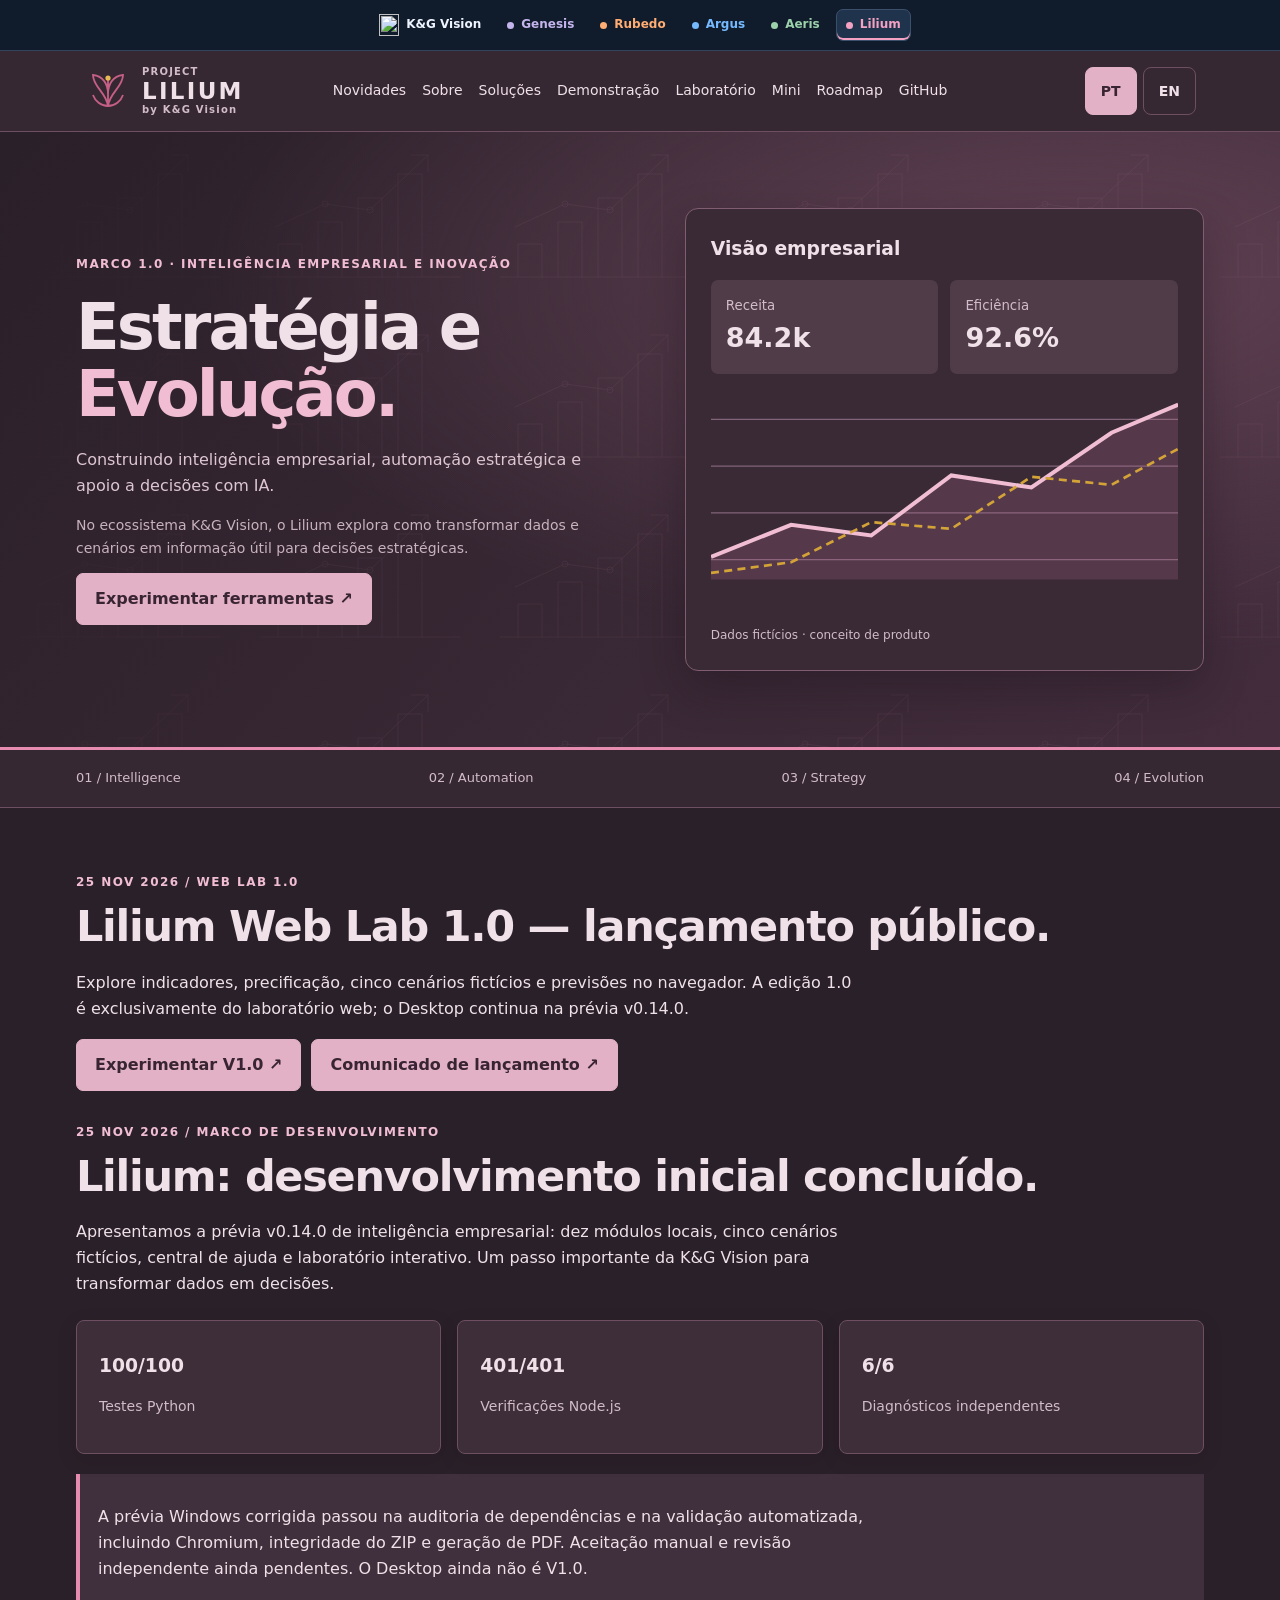
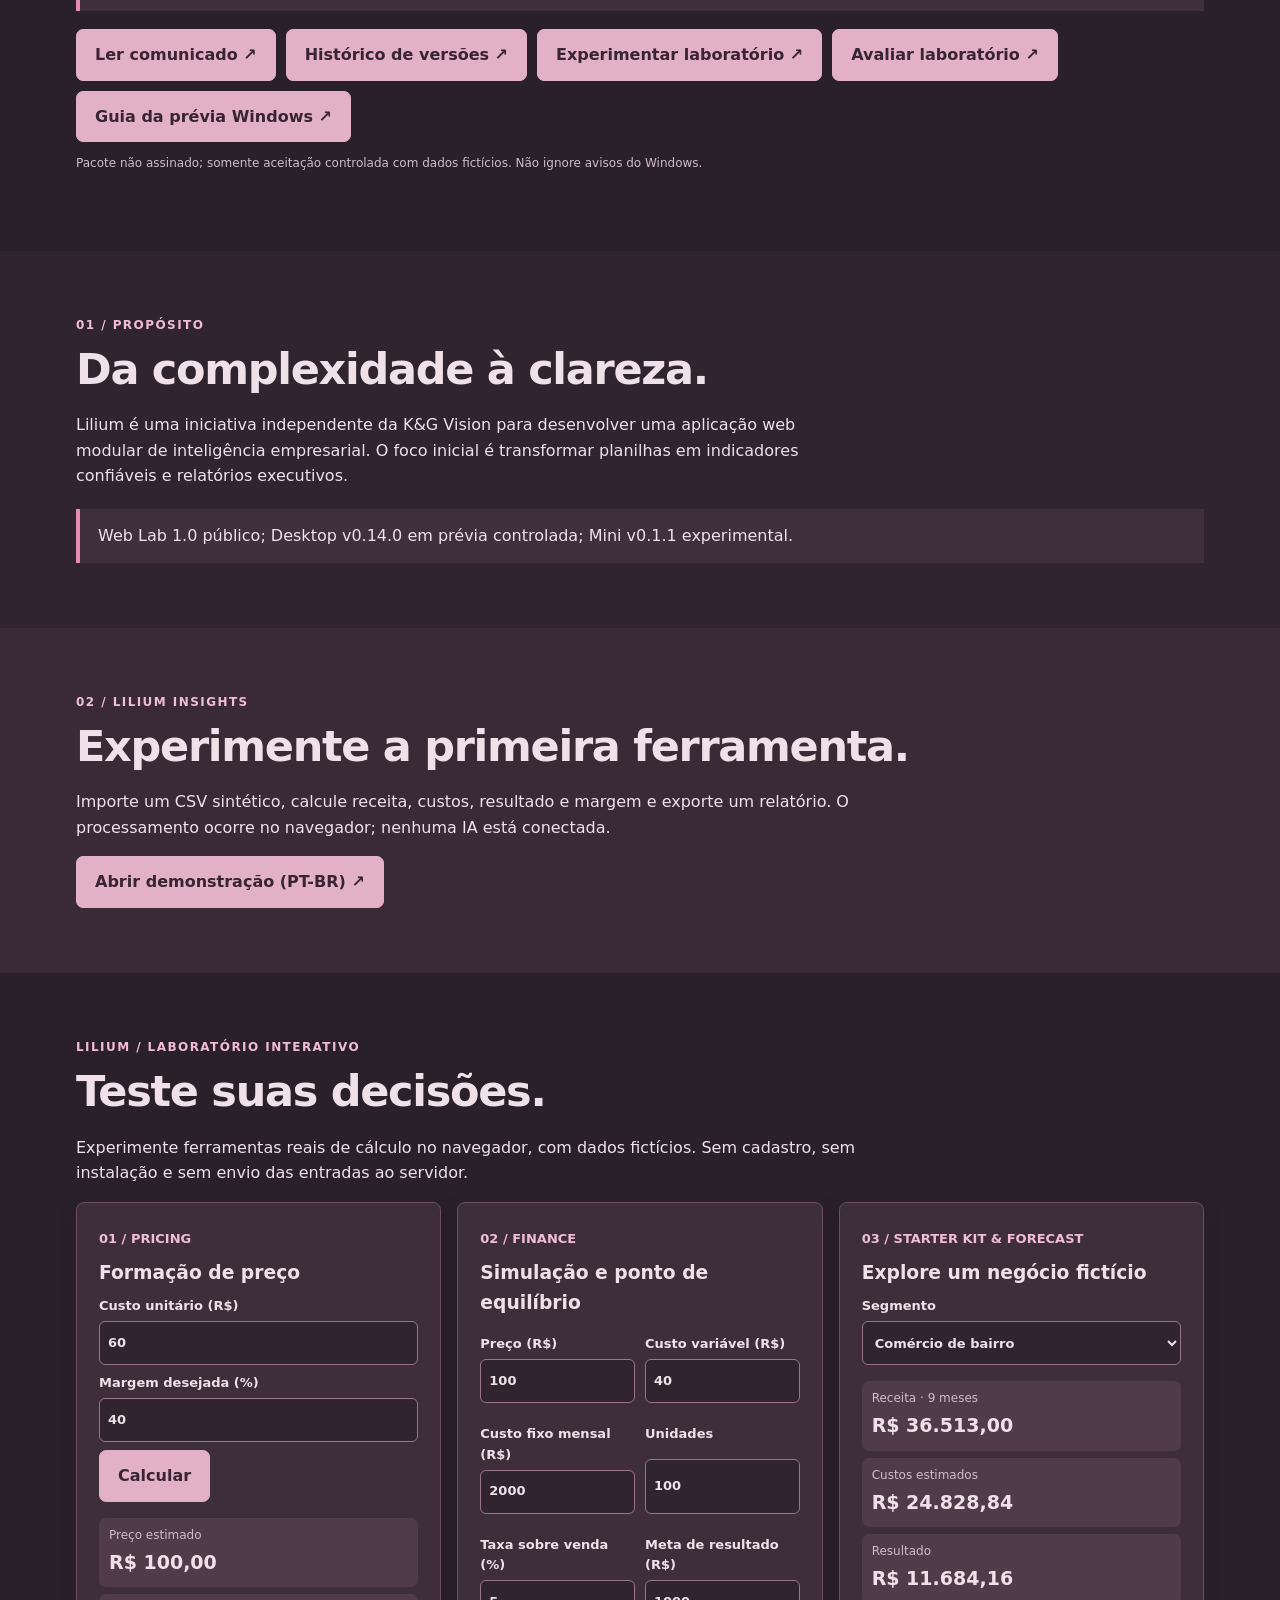
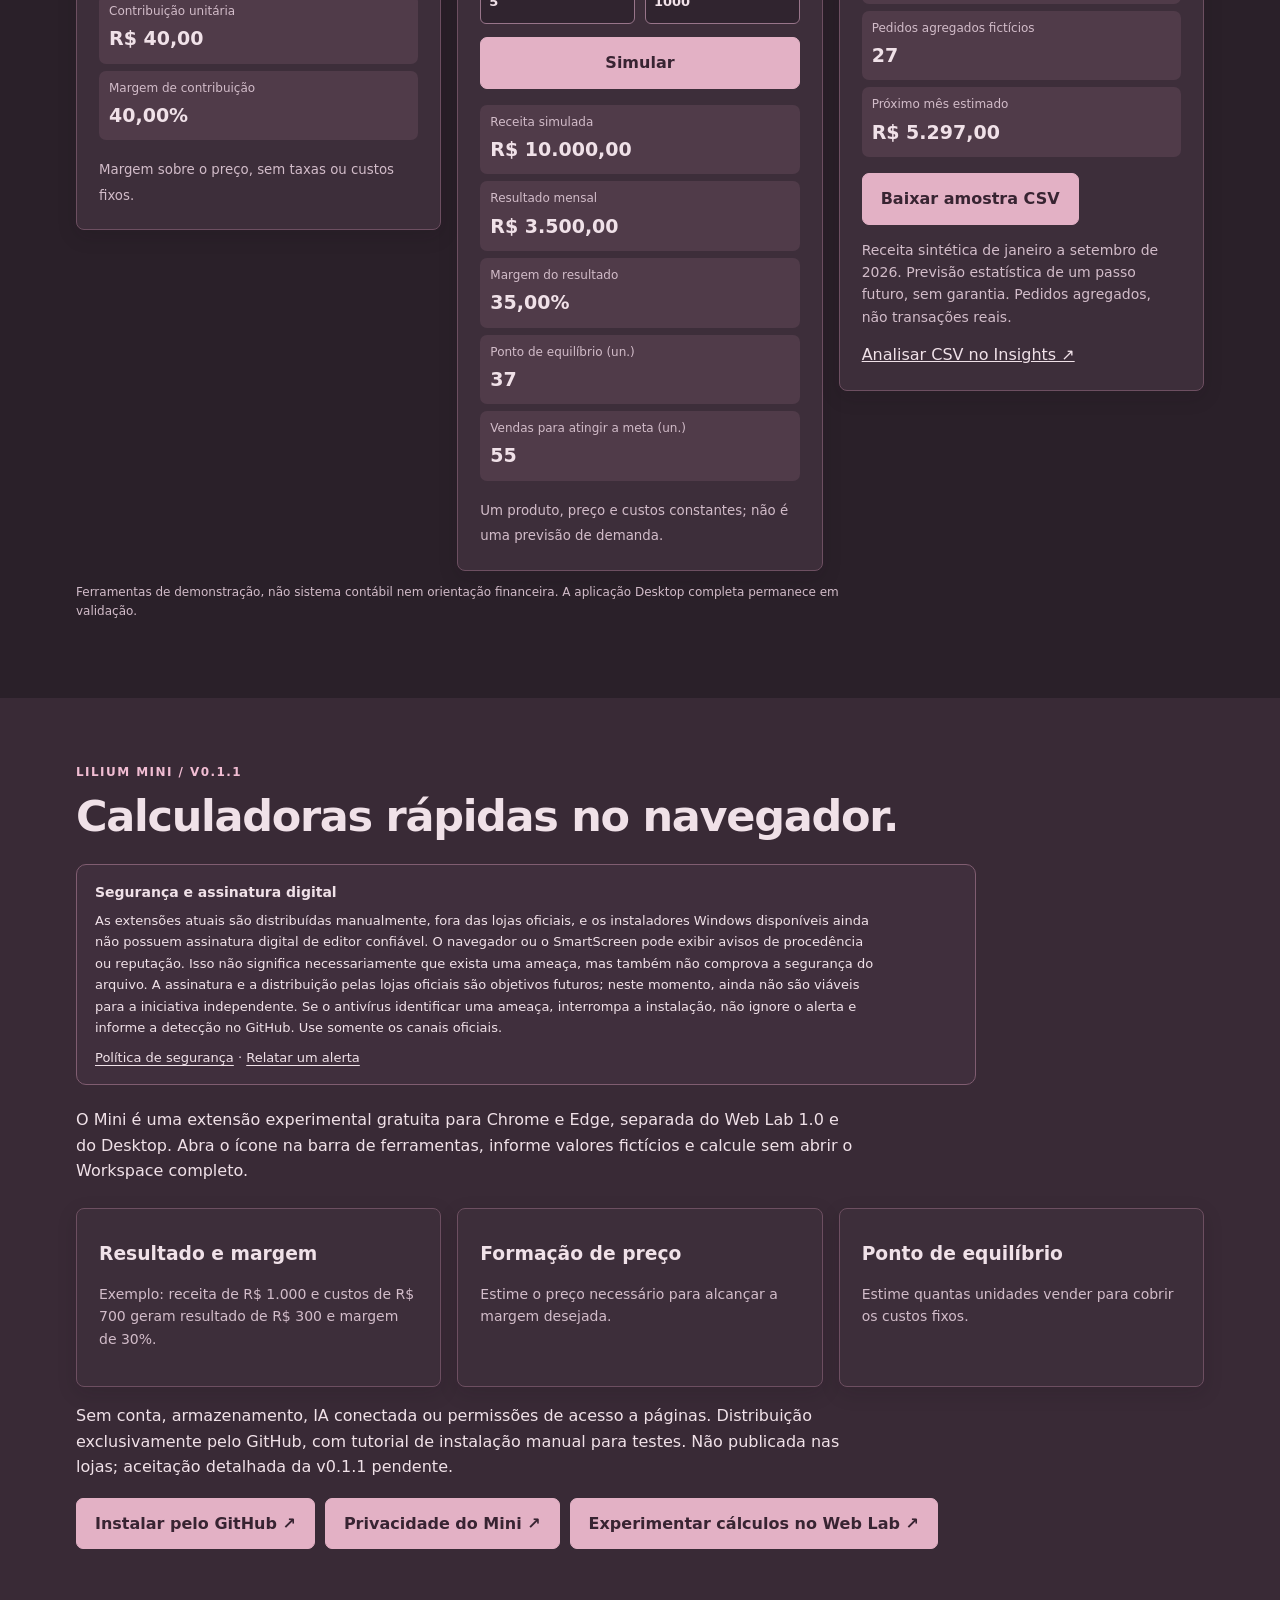
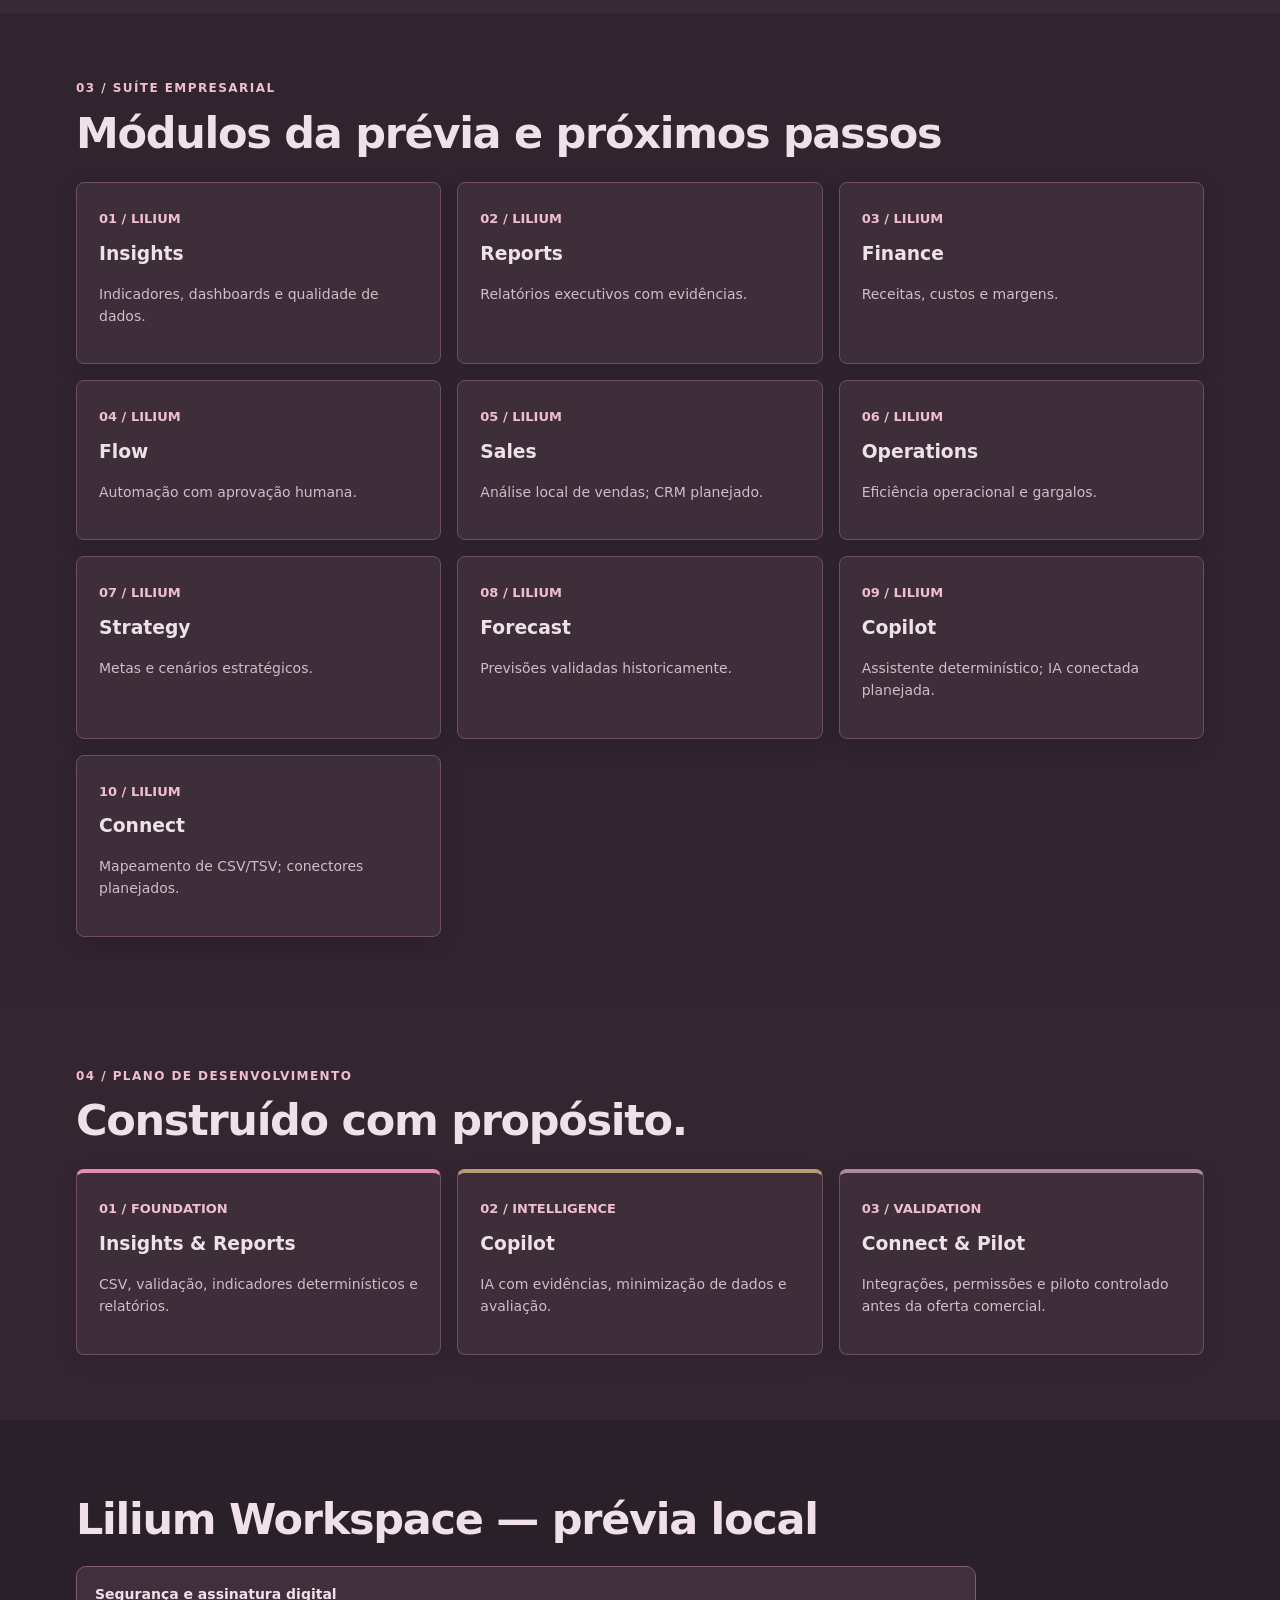
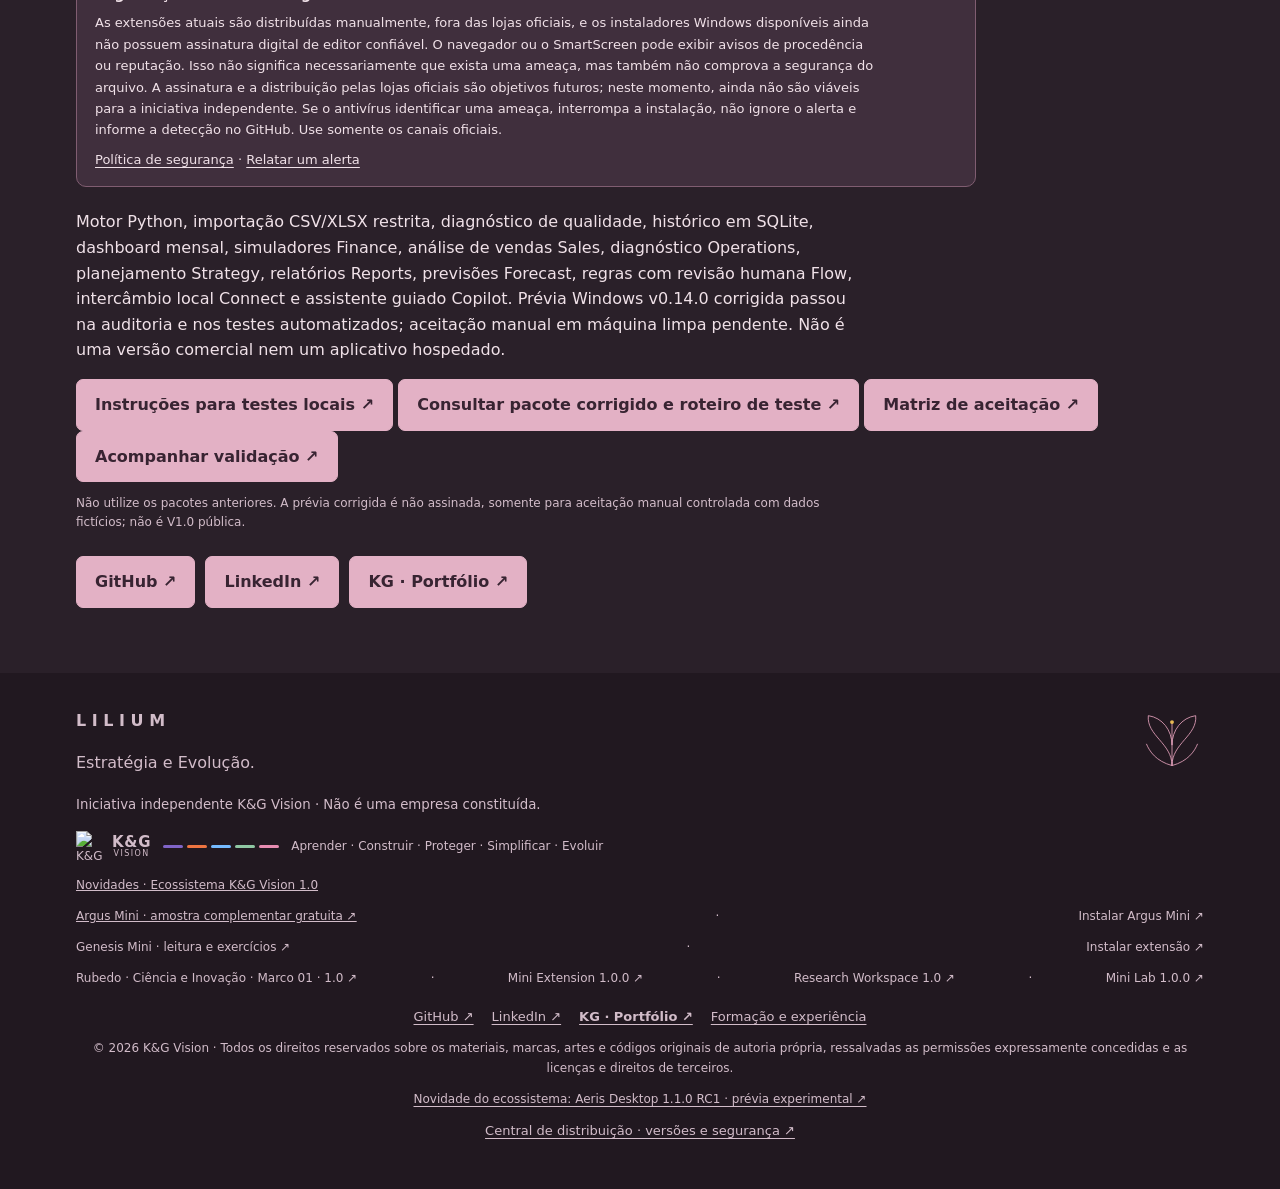
==== commit 3aa5c381: "brand: unify five GRAAL pillars across ecosystem" ====
--- a/index.html
+++ b/index.html
@@ -105,4 +105,4 @@
 <section id="novidades" class="lab-section"><div class="wrap"><div class="eyebrow">25 NOV 2026 / WEB LAB 1.0</div><h2 data-pt="Lilium Web Lab 1.0 — lançamento público." data-en="Lilium Web Lab 1.0 — public launch.">Lilium Web Lab 1.0 — lançamento público.</h2><p data-pt="Explore indicadores, precificação, cinco cenários fictícios e previsões no navegador. A edição 1.0 é exclusivamente do laboratório web; o Desktop continua na prévia v0.14.0." data-en="Explore metrics, pricing, five synthetic scenarios and forecasts in the browser. Version 1.0 applies only to the web lab; Desktop remains at preview v0.14.0.">Explore indicadores, precificação, cinco cenários fictícios e previsões no navegador. A edição 1.0 é exclusivamente do laboratório web; o Desktop continua na prévia v0.14.0.</p><div style="display:flex;gap:10px;flex-wrap:wrap;margin:18px 0 32px"><a class="btn" href="#lab" data-pt="Experimentar V1.0 ↗" data-en="Try V1.0 ↗">Experimentar V1.0 ↗</a><a class="btn" href="https://github.com/Kgasil/lilium/blob/main/docs/web-lab-v1.0.md" data-pt="Comunicado de lançamento ↗" data-en="Launch announcement ↗">Comunicado de lançamento ↗</a></div><div class="eyebrow" data-pt="25 NOV 2026 / MARCO DE DESENVOLVIMENTO" data-en="25 NOV 2026 / DEVELOPMENT MILESTONE">25 NOV 2026 / MARCO DE DESENVOLVIMENTO</div><h2 data-pt="Lilium: desenvolvimento inicial concluído." data-en="Lilium: initial development complete.">Lilium: desenvolvimento inicial concluído.</h2><p data-pt="Apresentamos a prévia v0.14.0 de inteligência empresarial: dez módulos locais, cinco cenários fictícios, central de ajuda e laboratório interativo. Um passo importante da K&amp;G Vision para transformar dados em decisões." data-en="Introducing the v0.14.0 business intelligence preview: ten local modules, five synthetic scenarios, offline help and an interactive lab. A K&amp;G Vision milestone in turning data into decisions.">Apresentamos a prévia v0.14.0 de inteligência empresarial: dez módulos locais, cinco cenários fictícios, central de ajuda e laboratório interativo. Um passo importante da K&amp;G Vision para transformar dados em decisões.</p><div class="cards"><article class="card"><h3>100/100</h3><p data-pt="Testes Python" data-en="Python tests">Testes Python</p></article><article class="card"><h3>401/401</h3><p data-pt="Verificações Node.js" data-en="Node.js checks">Verificações Node.js</p></article><article class="card"><h3>6/6</h3><p data-pt="Diagnósticos independentes" data-en="Independent diagnostics">Diagnósticos independentes</p></article></div><div class="status"><p data-pt="A prévia Windows corrigida passou na auditoria de dependências e na validação automatizada, incluindo Chromium, integridade do ZIP e geração de PDF. Aceitação manual e revisão independente ainda pendentes. O Desktop ainda não é V1.0." data-en="The remediated Windows preview passed dependency review and automated validation, including Chromium, ZIP integrity and PDF generation. Manual acceptance and independent review remain pending. Desktop is not V1.0 yet.">A prévia Windows corrigida passou na auditoria de dependências e na validação automatizada, incluindo Chromium, integridade do ZIP e geração de PDF. Aceitação manual e revisão independente ainda pendentes. O Desktop ainda não é V1.0.</p></div><div style="display:flex;gap:10px;flex-wrap:wrap;margin-top:18px"><a class="btn" href="https://github.com/Kgasil/lilium/blob/main/docs/milestone-2026-11-25.md" data-pt="Ler comunicado ↗" data-en="Read announcement ↗">Ler comunicado ↗</a><a class="btn" href="https://github.com/Kgasil/lilium/blob/main/CHANGELOG.md" data-pt="Histórico de versões ↗" data-en="Changelog ↗">Histórico de versões ↗</a><a class="btn" href="#lab" data-pt="Experimentar laboratório ↗" data-en="Try the lab ↗">Experimentar laboratório ↗</a><a class="btn" href="https://github.com/Kgasil/lilium/issues/new?template=web-lab-feedback.md" data-pt="Avaliar laboratório ↗" data-en="Give lab feedback ↗">Avaliar laboratório ↗</a><a class="btn" href="https://github.com/Kgasil/lilium/blob/main/docs/clean-machine-validation.md" data-pt="Guia da prévia Windows ↗" data-en="Windows preview guide ↗">Guia da prévia Windows ↗</a></div><p class="caption" data-pt="Pacote não assinado; somente aceitação controlada com dados fictícios. Não ignore avisos do Windows." data-en="Unsigned package; controlled acceptance with synthetic data only. Do not bypass Windows warnings.">Pacote não assinado; somente aceitação controlada com dados fictícios. Não ignore avisos do Windows.</p></div></section><section id="about"><div class="wrap"><div class="eyebrow" data-pt="01 / Propósito" data-en="01 / Purpose">01 / Propósito</div><h2 data-pt="Da complexidade à clareza." data-en="Complexity into clarity.">Da complexidade à clareza.</h2><p data-pt="Lilium é uma iniciativa independente da K&amp;G Vision para desenvolver uma aplicação web modular de inteligência empresarial. O foco inicial é transformar planilhas em indicadores confiáveis e relatórios executivos." data-en="Lilium is an independent K&amp;G Vision initiative developing a modular business intelligence web application. The initial focus is turning spreadsheets into reliable metrics and executive reports.">Lilium é uma iniciativa independente da K&amp;G Vision para desenvolver uma aplicação web modular de inteligência empresarial. O foco inicial é transformar planilhas em indicadores confiáveis e relatórios executivos.</p><div class="status" data-pt="Web Lab 1.0 público; Desktop v0.14.0 em prévia controlada; Mini v0.1.1 experimental." data-en="Public Web Lab 1.0; Desktop v0.14.0 controlled preview; experimental Mini v0.1.1.">Web Lab 1.0 público; Desktop v0.14.0 em prévia controlada; Mini v0.1.1 experimental.</div></div></section>
 <section id="prototype" style="background:#fff"><div class="wrap"><div class="eyebrow">02 / Lilium Insights</div><h2 data-pt="Experimente a primeira ferramenta." data-en="Try the first tool.">Experimente a primeira ferramenta.</h2><p data-pt="Importe um CSV sintético, calcule receita, custos, resultado e margem e exporte um relatório. O processamento ocorre no navegador; nenhuma IA está conectada." data-en="Import a synthetic CSV, calculate revenue, costs, result and margin, and export a report. Processing runs in your browser; no AI is connected.">Importe um CSV sintético, calcule receita, custos, resultado e margem e exporte um relatório. O processamento ocorre no navegador; nenhuma IA está conectada.</p><a class="btn" href="demo.html" data-pt="Abrir demonstração (PT-BR) ↗" data-en="Open demo (PT-BR) ↗">Abrir demonstração (PT-BR) ↗</a></div></section><section id="lab" class="lab-section"><div class="wrap"><div class="eyebrow" data-pt="LILIUM / LABORATÓRIO INTERATIVO" data-en="LILIUM / INTERACTIVE LAB">LILIUM / LABORATÓRIO INTERATIVO</div><h2 data-pt="Teste suas decisões." data-en="Put your decisions to the test.">Teste suas decisões.</h2><p data-pt="Experimente ferramentas reais de cálculo no navegador, com dados fictícios. Sem cadastro, sem instalação e sem envio das entradas ao servidor." data-en="Explore working browser-based calculators with synthetic data. No sign-up, installation or submission of inputs to a server.">Experimente ferramentas reais de cálculo no navegador, com dados fictícios. Sem cadastro, sem instalação e sem envio das entradas ao servidor.</p><div class="lab-grid"><article class="card lab-card"><b>01 / PRICING</b><h3 data-pt="Formação de preço" data-en="Margin-based pricing">Formação de preço</h3><form id="lab-price-form" novalidate><label for="lab-price-cost"><span data-pt="Custo unitário (R$)" data-en="Unit cost (BRL)">Custo unitário (R$)</span><input id="lab-price-cost" inputmode="decimal" value="60" maxlength="12" required></label><label for="lab-price-margin"><span data-pt="Margem desejada (%)" data-en="Target margin (%)">Margem desejada (%)</span><input id="lab-price-margin" inputmode="decimal" value="40" maxlength="12" required></label><button type="submit" class="btn" data-pt="Calcular" data-en="Calculate">Calcular</button></form><p id="lab-price-error" role="status" class="lab-error"></p><dl id="lab-price-result" class="lab-results" aria-live="polite"></dl><small data-pt="Margem sobre o preço, sem taxas ou custos fixos." data-en="Margin on price, excluding fees and fixed costs.">Margem sobre o preço, sem taxas ou custos fixos.</small></article><article class="card lab-card"><b>02 / FINANCE</b><h3 data-pt="Simulação e ponto de equilíbrio" data-en="Scenario &amp; break-even">Simulação e ponto de equilíbrio</h3><form id="lab-monthly-form" class="lab-input-grid" novalidate><label for="lab-monthly-price"><span data-pt="Preço (R$)" data-en="Price (BRL)">Preço (R$)</span><input id="lab-monthly-price" inputmode="decimal" value="100" maxlength="12" required></label><label for="lab-monthly-variable"><span data-pt="Custo variável (R$)" data-en="Variable cost (BRL)">Custo variável (R$)</span><input id="lab-monthly-variable" inputmode="decimal" value="40" maxlength="12" required></label><label for="lab-monthly-fixed"><span data-pt="Custo fixo mensal (R$)" data-en="Monthly fixed cost (BRL)">Custo fixo mensal (R$)</span><input id="lab-monthly-fixed" inputmode="decimal" value="2000" maxlength="12" required></label><label for="lab-monthly-quantity"><span data-pt="Unidades" data-en="Units">Unidades</span><input id="lab-monthly-quantity" inputmode="decimal" value="100" maxlength="12" required></label><label for="lab-monthly-fee"><span data-pt="Taxa sobre venda (%)" data-en="Sales fee (%)">Taxa sobre venda (%)</span><input id="lab-monthly-fee" inputmode="decimal" value="5" maxlength="12" required></label><label for="lab-monthly-target"><span data-pt="Meta de resultado (R$)" data-en="Target result (BRL)">Meta de resultado (R$)</span><input id="lab-monthly-target" inputmode="decimal" value="1000" maxlength="12" required></label><button type="submit" class="btn" data-pt="Simular" data-en="Simulate">Simular</button></form><p id="lab-monthly-error" role="status" class="lab-error"></p><dl id="lab-monthly-result" class="lab-results" aria-live="polite"></dl><small data-pt="Um produto, preço e custos constantes; não é uma previsão de demanda." data-en="Single product with constant price and costs; not a demand forecast.">Um produto, preço e custos constantes; não é uma previsão de demanda.</small></article><article class="card lab-card"><b>03 / STARTER KIT &amp; FORECAST</b><h3 data-pt="Explore um negócio fictício" data-en="Explore a synthetic business">Explore um negócio fictício</h3><label for="lab-scenario"><span data-pt="Segmento" data-en="Business type">Segmento</span><select id="lab-scenario"><option value="retail" data-pt="Comércio de bairro" data-en="Local retail">Comércio de bairro</option><option value="services" data-pt="Prestação de serviços" data-en="Services">Prestação de serviços</option><option value="industry" data-pt="Pequena indústria" data-en="Small manufacturing">Pequena indústria</option><option value="restaurant" data-pt="Restaurante" data-en="Restaurant">Restaurante</option><option value="ecommerce" data-pt="Loja virtual" data-en="E-commerce">Loja virtual</option></select></label><dl id="lab-scenario-result" class="lab-results" aria-live="polite"></dl><button id="lab-download" type="button" class="btn" disabled data-pt="Baixar amostra CSV" data-en="Download sample CSV">Baixar amostra CSV</button><p data-pt="Receita sintética de janeiro a setembro de 2026. Previsão estatística de um passo futuro, sem garantia. Pedidos agregados, não transações reais." data-en="Synthetic revenue from January to September 2026. One-step-ahead statistical estimate, not guaranteed. Aggregate orders, not real transactions.">Receita sintética de janeiro a setembro de 2026. Previsão estatística de um passo futuro, sem garantia. Pedidos agregados, não transações reais.</p><a href="demo.html"><span data-pt="Analisar CSV no Insights ↗" data-en="Analyze CSV in Insights ↗">Analisar CSV no Insights ↗</span></a></article></div><p class="caption" data-pt="Ferramentas de demonstração, não sistema contábil nem orientação financeira. A aplicação Desktop completa permanece em validação." data-en="Demonstration tools, not accounting software or financial advice. The full Desktop application remains under validation.">Ferramentas de demonstração, não sistema contábil nem orientação financeira. A aplicação Desktop completa permanece em validação.</p><noscript><p data-pt="Ative JavaScript para executar os cálculos." data-en="Enable JavaScript to run calculations.">Ative JavaScript para executar os cálculos.</p></noscript></div></section><section id="mini" style="background:#f0eae9"><div class="wrap"><div class="eyebrow">LILIUM MINI / v0.1.1</div><h2 data-pt="Calculadoras rápidas no navegador." data-en="Quick calculators in your browser.">Calculadoras rápidas no navegador.</h2><aside class="kg-distribution-notice" role="note" style="margin:22px 0;padding:16px 18px;border:1px solid currentColor;border-radius:10px;font-size:13px;line-height:1.65;max-width:900px;overflow-wrap:anywhere"><strong style="display:block;margin-bottom:6px;font-size:14px" data-pt="Segurança e assinatura digital" data-en="Security and digital signing">Segurança e assinatura digital</strong><p style="margin:0 0 8px" data-pt="As extensões atuais são distribuídas manualmente, fora das lojas oficiais, e os instaladores Windows disponíveis ainda não possuem assinatura digital de editor confiável. O navegador ou o SmartScreen pode exibir avisos de procedência ou reputação. Isso não significa necessariamente que exista uma ameaça, mas também não comprova a segurança do arquivo. A assinatura e a distribuição pelas lojas oficiais são objetivos futuros; neste momento, ainda não são viáveis para a iniciativa independente. Se o antivírus identificar uma ameaça, interrompa a instalação, não ignore o alerta e informe a detecção no GitHub. Use somente os canais oficiais." data-en="Current extensions are distributed manually outside official stores, and available Windows installers do not yet have a trusted publisher digital signature. The browser or SmartScreen may show origin or reputation warnings. This does not necessarily indicate a threat, but it does not establish file safety either. Signing and official store distribution are future goals and are not currently feasible for this independent initiative. If antivirus software detects a threat, stop installation, do not bypass the warning, and report the detection on GitHub. Use official channels only.">As extensões atuais são distribuídas manualmente, fora das lojas oficiais, e os instaladores Windows disponíveis ainda não possuem assinatura digital de editor confiável. O navegador ou o SmartScreen pode exibir avisos de procedência ou reputação. Isso não significa necessariamente que exista uma ameaça, mas também não comprova a segurança do arquivo. A assinatura e a distribuição pelas lojas oficiais são objetivos futuros; neste momento, ainda não são viáveis para a iniciativa independente. Se o antivírus identificar uma ameaça, interrompa a instalação, não ignore o alerta e informe a detecção no GitHub. Use somente os canais oficiais.</p><a href="https://github.com/Kgasil/lilium/blob/main/SECURITY.md" style="color:inherit;text-decoration:underline;text-underline-offset:3px" data-pt="Política de segurança" data-en="Security policy">Política de segurança</a> · <a href="https://github.com/Kgasil/lilium/issues" style="color:inherit;text-decoration:underline;text-underline-offset:3px" data-pt="Relatar um alerta" data-en="Report a warning">Relatar um alerta</a></aside><p data-pt="O Mini é uma extensão experimental gratuita para Chrome e Edge, separada do Web Lab 1.0 e do Desktop. Abra o ícone na barra de ferramentas, informe valores fictícios e calcule sem abrir o Workspace completo." data-en="Mini is a free experimental Chrome and Edge extension, separate from Web Lab 1.0 and Desktop. Open its toolbar icon, enter synthetic values and calculate without opening the full Workspace.">O Mini é uma extensão experimental gratuita para Chrome e Edge, separada do Web Lab 1.0 e do Desktop. Abra o ícone na barra de ferramentas, informe valores fictícios e calcule sem abrir o Workspace completo.</p><div class="cards"><article class="card"><h3 data-pt="Resultado e margem" data-en="Result and margin">Resultado e margem</h3><p data-pt="Exemplo: receita de R$ 1.000 e custos de R$ 700 geram resultado de R$ 300 e margem de 30%." data-en="Example: BRL 1,000 revenue and BRL 700 costs yield BRL 300 result and 30% margin.">Exemplo: receita de R$ 1.000 e custos de R$ 700 geram resultado de R$ 300 e margem de 30%.</p></article><article class="card"><h3 data-pt="Formação de preço" data-en="Pricing">Formação de preço</h3><p data-pt="Estime o preço necessário para alcançar a margem desejada." data-en="Estimate the price needed to achieve a target margin.">Estime o preço necessário para alcançar a margem desejada.</p></article><article class="card"><h3 data-pt="Ponto de equilíbrio" data-en="Break-even">Ponto de equilíbrio</h3><p data-pt="Estime quantas unidades vender para cobrir os custos fixos." data-en="Estimate how many units must be sold to cover fixed costs.">Estime quantas unidades vender para cobrir os custos fixos.</p></article></div><p data-pt="Sem conta, armazenamento, IA conectada ou permissões de acesso a páginas. Distribuição exclusivamente pelo GitHub, com tutorial de instalação manual para testes. Não publicada nas lojas; aceitação detalhada da v0.1.1 pendente." data-en="No account, storage, connected AI or page access permissions. GitHub-only distribution with a manual installation tutorial for testing. Not published in stores; detailed v0.1.1 acceptance pending.">Sem conta, armazenamento, IA conectada ou permissões de acesso a páginas. Distribuição exclusivamente pelo GitHub, com tutorial de instalação manual para testes. Não publicada nas lojas; aceitação detalhada da v0.1.1 pendente.</p><div style="display:flex;gap:10px;flex-wrap:wrap;margin-top:18px"><a class="btn" href="https://github.com/Kgasil/lilium/blob/main/extension/README.md" data-pt="Instalar pelo GitHub ↗" data-en="Install via GitHub ↗">Instalar pelo GitHub ↗</a><a class="btn" href="mini-privacy.html" data-pt="Privacidade do Mini ↗" data-en="Mini privacy ↗">Privacidade do Mini ↗</a><a class="btn" href="#lab" data-pt="Experimentar cálculos no Web Lab ↗" data-en="Try calculations in Web Lab ↗">Experimentar cálculos no Web Lab ↗</a></div></div></section><section id="solutions"><div class="wrap"><div class="eyebrow" data-pt="03 / Suíte Empresarial" data-en="03 / Business Suite">03 / Suíte Empresarial</div><h2 data-pt="Módulos da prévia e próximos passos" data-en="Preview modules & future direction">Módulos da prévia e próximos passos</h2><div class="cards">
 <article class="card"><b>01 / LILIUM</b><h3>Insights</h3><p data-pt="Indicadores, dashboards e qualidade de dados." data-en="Metrics, dashboards and data quality.">Indicadores, dashboards e qualidade de dados.</p></article><article class="card"><b>02 / LILIUM</b><h3>Reports</h3><p data-pt="Relatórios executivos com evidências." data-en="Evidence-backed executive reporting.">Relatórios executivos com evidências.</p></article><article class="card"><b>03 / LILIUM</b><h3>Finance</h3><p data-pt="Receitas, custos e margens." data-en="Revenue, costs and margins.">Receitas, custos e margens.</p></article><article class="card"><b>04 / LILIUM</b><h3>Flow</h3><p data-pt="Automação com aprovação humana." data-en="Human-approved automation.">Automação com aprovação humana.</p></article><article class="card"><b>05 / LILIUM</b><h3>Sales</h3><p data-pt="Análise local de vendas; CRM planejado." data-en="Local sales analytics; CRM planned.">Análise local de vendas; CRM planejado.</p></article><article class="card"><b>06 / LILIUM</b><h3>Operations</h3><p data-pt="Eficiência operacional e gargalos." data-en="Operational efficiency and bottlenecks.">Eficiência operacional e gargalos.</p></article><article class="card"><b>07 / LILIUM</b><h3>Strategy</h3><p data-pt="Metas e cenários estratégicos." data-en="Goals and strategic scenarios.">Metas e cenários estratégicos.</p></article><article class="card"><b>08 / LILIUM</b><h3>Forecast</h3><p data-pt="Previsões validadas historicamente." data-en="Historically validated forecasting.">Previsões validadas historicamente.</p></article><article class="card"><b>09 / LILIUM</b><h3>Copilot</h3><p data-pt="Assistente determinístico; IA conectada planejada." data-en="Deterministic assistant; connected AI planned.">Assistente determinístico; IA conectada planejada.</p></article><article class="card"><b>10 / LILIUM</b><h3>Connect</h3><p data-pt="Mapeamento de CSV/TSV; conectores planejados." data-en="CSV/TSV mapping; connectors planned.">Mapeamento de CSV/TSV; conectores planejados.</p></article>
-</div></div></section><section class="roadmap" id="roadmap"><div class="wrap"><div class="eyebrow" data-pt="04 / Plano de Desenvolvimento" data-en="04 / Roadmap">04 / Plano de Desenvolvimento</div><h2 data-pt="Construído com propósito." data-en="Built with purpose.">Construído com propósito.</h2><div class="cards"><article class="card"><b>01 / FOUNDATION</b><h3>Insights &amp; Reports</h3><p data-pt="CSV, validação, indicadores determinísticos e relatórios." data-en="CSV, validation, deterministic metrics and reports.">CSV, validação, indicadores determinísticos e relatórios.</p></article><article class="card"><b>02 / INTELLIGENCE</b><h3>Copilot</h3><p data-pt="IA com evidências, minimização de dados e avaliação." data-en="Evidence-grounded AI, data minimization and evaluation.">IA com evidências, minimização de dados e avaliação.</p></article><article class="card"><b>03 / VALIDATION</b><h3>Connect &amp; Pilot</h3><p data-pt="Integrações, permissões e piloto controlado antes da oferta comercial." data-en="Integrations, permissions and controlled pilot before commercial offering.">Integrações, permissões e piloto controlado antes da oferta comercial.</p></article></div></div></section><section id="workspace"><div class="wrap"><h2 data-pt="Lilium Workspace — prévia local" data-en="Lilium Workspace — local preview">Lilium Workspace — prévia local</h2><aside class="kg-distribution-notice" role="note" style="margin:22px 0;padding:16px 18px;border:1px solid currentColor;border-radius:10px;font-size:13px;line-height:1.65;max-width:900px;overflow-wrap:anywhere"><strong style="display:block;margin-bottom:6px;font-size:14px" data-pt="Segurança e assinatura digital" data-en="Security and digital signing">Segurança e assinatura digital</strong><p style="margin:0 0 8px" data-pt="As extensões atuais são distribuídas manualmente, fora das lojas oficiais, e os instaladores Windows disponíveis ainda não possuem assinatura digital de editor confiável. O navegador ou o SmartScreen pode exibir avisos de procedência ou reputação. Isso não significa necessariamente que exista uma ameaça, mas também não comprova a segurança do arquivo. A assinatura e a distribuição pelas lojas oficiais são objetivos futuros; neste momento, ainda não são viáveis para a iniciativa independente. Se o antivírus identificar uma ameaça, interrompa a instalação, não ignore o alerta e informe a detecção no GitHub. Use somente os canais oficiais." data-en="Current extensions are distributed manually outside official stores, and available Windows installers do not yet have a trusted publisher digital signature. The browser or SmartScreen may show origin or reputation warnings. This does not necessarily indicate a threat, but it does not establish file safety either. Signing and official store distribution are future goals and are not currently feasible for this independent initiative. If antivirus software detects a threat, stop installation, do not bypass the warning, and report the detection on GitHub. Use official channels only.">As extensões atuais são distribuídas manualmente, fora das lojas oficiais, e os instaladores Windows disponíveis ainda não possuem assinatura digital de editor confiável. O navegador ou o SmartScreen pode exibir avisos de procedência ou reputação. Isso não significa necessariamente que exista uma ameaça, mas também não comprova a segurança do arquivo. A assinatura e a distribuição pelas lojas oficiais são objetivos futuros; neste momento, ainda não são viáveis para a iniciativa independente. Se o antivírus identificar uma ameaça, interrompa a instalação, não ignore o alerta e informe a detecção no GitHub. Use somente os canais oficiais.</p><a href="https://github.com/Kgasil/lilium/blob/main/SECURITY.md" style="color:inherit;text-decoration:underline;text-underline-offset:3px" data-pt="Política de segurança" data-en="Security policy">Política de segurança</a> · <a href="https://github.com/Kgasil/lilium/issues" style="color:inherit;text-decoration:underline;text-underline-offset:3px" data-pt="Relatar um alerta" data-en="Report a warning">Relatar um alerta</a></aside><p data-pt="Motor Python, importação CSV/XLSX restrita, diagnóstico de qualidade, histórico em SQLite, dashboard mensal, simuladores Finance, análise de vendas Sales, diagnóstico Operations, planejamento Strategy, relatórios Reports, previsões Forecast, regras com revisão humana Flow, intercâmbio local Connect e assistente guiado Copilot. Prévia Windows v0.14.0 corrigida passou na auditoria e nos testes automatizados; aceitação manual em máquina limpa pendente. Não é uma versão comercial nem um aplicativo hospedado." data-en="Python analytics engine, restricted CSV/XLSX import, data quality diagnostics, optional SQLite history, monthly dashboard, Finance scenario tools, Sales analytics, Operations diagnostics, Strategy planning, executive Reports, Forecast baselines, human-reviewed Flow rules, local Connect interchange and guided Copilot assistant. Remediated Windows v0.14.0 preview passed dependency audit and automated tests; clean-machine acceptance pending. Not a commercial release or hosted application.">Motor Python, importação CSV/XLSX restrita, diagnóstico de qualidade, histórico em SQLite, dashboard mensal, simuladores Finance, análise de vendas Sales, diagnóstico Operations, planejamento Strategy, relatórios Reports, previsões Forecast, regras com revisão humana Flow, intercâmbio local Connect e assistente guiado Copilot. Prévia Windows v0.14.0 corrigida passou na auditoria e nos testes automatizados; aceitação manual em máquina limpa pendente. Não é uma versão comercial nem um aplicativo hospedado.</p><a class="btn" href="https://github.com/Kgasil/lilium/blob/main/desktop/README.md" data-pt="Instruções para testes locais ↗" data-en="Local test instructions ↗">Instruções para testes locais ↗</a> <a class="btn" href="https://github.com/Kgasil/lilium/blob/main/docs/clean-machine-validation.md" data-pt="Consultar pacote corrigido e roteiro de teste ↗" data-en="View remediated candidate and test guide ↗">Consultar pacote corrigido e roteiro de teste ↗</a> <a class="btn" href="https://github.com/Kgasil/lilium/blob/main/docs/manual-acceptance-matrix.md" data-pt="Matriz de aceitação ↗" data-en="Acceptance matrix ↗">Matriz de aceitação ↗</a> <a class="btn" href="https://github.com/Kgasil/lilium/issues/1" data-pt="Acompanhar validação ↗" data-en="Track acceptance ↗">Acompanhar validação ↗</a><p class="caption" data-pt="Não utilize os pacotes anteriores. A prévia corrigida é não assinada, somente para aceitação manual controlada com dados fictícios; não é V1.0 pública." data-en="Do not use previous packages. The remediated unsigned preview is for controlled manual acceptance with synthetic data only; not a public V1.0.">Não utilize os pacotes anteriores. A prévia corrigida é não assinada, somente para aceitação manual controlada com dados fictícios; não é V1.0 pública.</p><div class="actions kg-final-social" style="display:flex;align-items:center;flex-wrap:wrap;gap:10px;margin-top:24px"><a class="btn" href="https://github.com/Kgasil/lilium">GitHub ↗</a><a class="btn" href="https://www.linkedin.com/in/kaio-gabriel-da-silva">LinkedIn ↗</a><a class="btn" href="https://kgasil.github.io/portfolio/" data-pt="KG · Portfólio ↗" data-en="KG · Portfolio ↗">KG · Portfólio ↗</a></div></div></section></main><footer><div class="wrap"><div><strong>L I L I U M</strong><p data-pt="Estratégia e Evolução." data-en="Strategy &amp; Evolution.">Estratégia e Evolução.</p><small data-pt="Iniciativa independente K&amp;G Vision · Não é uma empresa constituída." data-en="Independent K&amp;G Vision initiative · Not an incorporated company.">Iniciativa independente K&amp;G Vision · Não é uma empresa constituída.</small></div><svg viewBox="0 0 100 100" aria-hidden="true"><path d="M50 90C50 55 10 43 13 12 35 15 50 35 50 58 50 35 65 15 87 12 90 43 50 55 50 90ZM50 90V23M50 90C25 83 15 68 10 56M50 90C75 83 85 68 90 56" stroke="#e8a4be" stroke-width="1.3" fill="none"/><circle cx="50" cy="22" r="3" fill="#e8ba53"/></svg></div><div class="wrap"><div style="display:flex;align-items:center;gap:12px;flex-wrap:wrap;margin-top:14px;font-size:12px"><a class="kg-footer-brand" href="https://kgasil.github.io/" style="display:inline-flex;align-items:center;gap:8px;color:inherit;text-decoration:none;flex-shrink:0" aria-label="K&amp;G Vision"><img src="https://kgasil.github.io/assets/kg-symbol.svg?v=graal-01" width="28" height="31" alt="K&amp;G Vision"><span class="kg-footer-wordmark" aria-label="K&amp;G Vision"><b>K&amp;G</b><small>VISION</small></span></a><span class="kg-footer-colors" aria-hidden="true" style="display:inline-flex;gap:4px;flex-shrink:0;align-items:center"><i style="display:block;width:20px;height:3px;border-radius:2px;background:#8064C7"></i><i style="display:block;width:20px;height:3px;border-radius:2px;background:#EE7441"></i><i style="display:block;width:20px;height:3px;border-radius:2px;background:#75BAFF"></i><i style="display:block;width:20px;height:3px;border-radius:2px;background:#8FC7A3"></i><i style="display:block;width:20px;height:3px;border-radius:2px;background:#E78CB1"></i></span><span data-pt="Aprender · Descobrir · Construir · Simplificar · Evoluir" data-en="Learn · Discover · Build · Simplify · Evolve">Aprender · Descobrir · Construir · Simplificar · Evoluir</span></div></div><div class="wrap" style="margin-top:14px;font-size:12px"><a href="https://kgasil.github.io/#novidades" style="color:inherit;text-decoration:underline" data-pt="Novidades · Ecossistema K&amp;G Vision 1.0" data-en="News · K&amp;G Vision ecosystem 1.0">Novidades · Ecossistema K&amp;G Vision 1.0</a></div><div class="wrap" style="margin-top:12px;font-size:12px"><a href="https://kgasil.github.io/argus/mini/" style="color:inherit;text-decoration:underline" data-pt="Argus Mini · amostra complementar gratuita ↗" data-en="Argus Mini · free complementary sample ↗">Argus Mini · amostra complementar gratuita ↗</a><span aria-hidden="true"> · </span><a href="https://kgasil.github.io/argus/#instalar-extensao" data-pt="Instalar Argus Mini ↗" data-en="Install Argus Mini ↗">Instalar Argus Mini ↗</a></div><div class="wrap" style="margin-top:12px;font-size:12px"><a href="https://kgasil.github.io/genesis/mini/" data-pt="Genesis Mini · leitura e exercícios ↗" data-en="Genesis Mini · reading and exercises ↗">Genesis Mini · leitura e exercícios ↗</a> <span aria-hidden="true"> · </span> <a href="https://kgasil.github.io/genesis/#instalar-extensao" data-pt="Instalar extensão ↗" data-en="Install extension ↗">Instalar extensão ↗</a></div><div class="wrap" style="margin-top:12px;font-size:12px"><a href="https://kgasil.github.io/rubedo/" data-pt="Rubedo · Ciência e Inovação · Marco 01 · 1.0 ↗" data-en="Rubedo · Science &amp; Innovation · Milestone 01 · 1.0 ↗">Rubedo · Ciência e Inovação · Marco 01 · 1.0 ↗</a> · <a href="https://kgasil.github.io/rubedo/#instalar" data-pt="Mini Extension 1.0.0 ↗" data-en="Mini Extension 1.0.0 ↗">Mini Extension 1.0.0 ↗</a> · <a href="https://kgasil.github.io/rubedo/research/" data-pt="Research Workspace 1.0 ↗" data-en="Research Workspace 1.0 ↗">Research Workspace 1.0 ↗</a> · <a href="https://kgasil.github.io/rubedo/mini/" data-pt="Mini Lab 1.0.0 ↗" data-en="Mini Lab 1.0.0 ↗">Mini Lab 1.0.0 ↗</a></div><!-- kg-personal-portfolio-v1 --><div class="kg-author-links" style="display:flex;justify-content:center;align-items:center;flex-wrap:wrap;gap:8px 18px;margin:18px auto 0;padding:0 16px;font-size:13px;line-height:1.6;text-align:center"><a href="https://github.com/Kgasil/lilium" style="color:inherit;text-decoration:underline;text-underline-offset:3px">GitHub ↗</a><a href="https://www.linkedin.com/in/kaio-gabriel-da-silva" style="color:inherit;text-decoration:underline;text-underline-offset:3px">LinkedIn ↗</a><a href="https://kgasil.github.io/portfolio/" style="color:inherit;font-weight:700;text-decoration:underline;text-underline-offset:3px" data-pt="KG · Portfólio ↗" data-en="KG · Portfolio ↗">KG · Portfólio ↗</a><!-- kg-current-training --><a href="https://kgasil.github.io/portfolio/resume.html" style="color:inherit;text-decoration:underline;text-underline-offset:3px" data-pt="Formação e experiência" data-en="Education and experience">Formação e experiência</a></div><p class="kg-copyright-notice" style="margin:12px auto 0;padding:0 16px;max-width:1160px;text-align:center;font-size:12px;line-height:1.6" data-pt="© 2026 K&amp;G Vision · Todos os direitos reservados sobre os materiais, marcas, artes e códigos originais de autoria própria, ressalvadas as permissões expressamente concedidas e as licenças e direitos de terceiros." data-en="© 2026 K&amp;G Vision · All rights reserved in original authored materials, brands, artwork and code, subject to expressly granted permissions and third-party rights and licenses.">© 2026 K&amp;G Vision · Todos os direitos reservados sobre os materiais, marcas, artes e códigos originais de autoria própria, ressalvadas as permissões expressamente concedidas e as licenças e direitos de terceiros.</p><p id="kg-aeris-preview-news" style="margin:12px auto 0;padding:0 16px;max-width:1160px;text-align:center;font-size:12px;line-height:1.6"><a href="https://kgasil.github.io/aeris/#instalacao" style="color:inherit;text-decoration:underline;text-underline-offset:3px" data-pt="Novidade do ecossistema: Aeris Desktop 1.1.0 RC1 · prévia experimental ↗" data-en="Ecosystem news: Aeris Desktop 1.1.0 RC1 · experimental preview ↗">Novidade do ecossistema: Aeris Desktop 1.1.0 RC1 · prévia experimental ↗</a></p><div style="padding:12px 16px;text-align:center;font-size:13px"><a href="https://kgasil.github.io/distribuicao.html" style="color:inherit;text-decoration:underline;text-underline-offset:3px" data-pt="Central de distribuição · versões e segurança ↗" data-en="Distribution center · versions and security ↗">Central de distribuição · versões e segurança ↗</a></div></footer><script>function setLanguage(lang){document.documentElement.lang=lang==='en'?'en':'pt-BR';document.querySelectorAll('[data-pt][data-en]').forEach(x=>x.textContent=x.dataset[lang]);for(const code of ['pt','en'])document.getElementById(code).setAttribute('aria-pressed',String(code===lang));document.dispatchEvent(new Event('lilium-language'));}for(const code of ['pt','en'])document.getElementById(code).addEventListener('click',()=>setLanguage(code));</script><script src="core/finance.js"></script><script src="core/starter.js"></script><script src="core/sales.js"></script><script src="core/forecast.js"></script><script src="web/lab.js"></script></body></html>+</div></div></section><section class="roadmap" id="roadmap"><div class="wrap"><div class="eyebrow" data-pt="04 / Plano de Desenvolvimento" data-en="04 / Roadmap">04 / Plano de Desenvolvimento</div><h2 data-pt="Construído com propósito." data-en="Built with purpose.">Construído com propósito.</h2><div class="cards"><article class="card"><b>01 / FOUNDATION</b><h3>Insights &amp; Reports</h3><p data-pt="CSV, validação, indicadores determinísticos e relatórios." data-en="CSV, validation, deterministic metrics and reports.">CSV, validação, indicadores determinísticos e relatórios.</p></article><article class="card"><b>02 / INTELLIGENCE</b><h3>Copilot</h3><p data-pt="IA com evidências, minimização de dados e avaliação." data-en="Evidence-grounded AI, data minimization and evaluation.">IA com evidências, minimização de dados e avaliação.</p></article><article class="card"><b>03 / VALIDATION</b><h3>Connect &amp; Pilot</h3><p data-pt="Integrações, permissões e piloto controlado antes da oferta comercial." data-en="Integrations, permissions and controlled pilot before commercial offering.">Integrações, permissões e piloto controlado antes da oferta comercial.</p></article></div></div></section><section id="workspace"><div class="wrap"><h2 data-pt="Lilium Workspace — prévia local" data-en="Lilium Workspace — local preview">Lilium Workspace — prévia local</h2><aside class="kg-distribution-notice" role="note" style="margin:22px 0;padding:16px 18px;border:1px solid currentColor;border-radius:10px;font-size:13px;line-height:1.65;max-width:900px;overflow-wrap:anywhere"><strong style="display:block;margin-bottom:6px;font-size:14px" data-pt="Segurança e assinatura digital" data-en="Security and digital signing">Segurança e assinatura digital</strong><p style="margin:0 0 8px" data-pt="As extensões atuais são distribuídas manualmente, fora das lojas oficiais, e os instaladores Windows disponíveis ainda não possuem assinatura digital de editor confiável. O navegador ou o SmartScreen pode exibir avisos de procedência ou reputação. Isso não significa necessariamente que exista uma ameaça, mas também não comprova a segurança do arquivo. A assinatura e a distribuição pelas lojas oficiais são objetivos futuros; neste momento, ainda não são viáveis para a iniciativa independente. Se o antivírus identificar uma ameaça, interrompa a instalação, não ignore o alerta e informe a detecção no GitHub. Use somente os canais oficiais." data-en="Current extensions are distributed manually outside official stores, and available Windows installers do not yet have a trusted publisher digital signature. The browser or SmartScreen may show origin or reputation warnings. This does not necessarily indicate a threat, but it does not establish file safety either. Signing and official store distribution are future goals and are not currently feasible for this independent initiative. If antivirus software detects a threat, stop installation, do not bypass the warning, and report the detection on GitHub. Use official channels only.">As extensões atuais são distribuídas manualmente, fora das lojas oficiais, e os instaladores Windows disponíveis ainda não possuem assinatura digital de editor confiável. O navegador ou o SmartScreen pode exibir avisos de procedência ou reputação. Isso não significa necessariamente que exista uma ameaça, mas também não comprova a segurança do arquivo. A assinatura e a distribuição pelas lojas oficiais são objetivos futuros; neste momento, ainda não são viáveis para a iniciativa independente. Se o antivírus identificar uma ameaça, interrompa a instalação, não ignore o alerta e informe a detecção no GitHub. Use somente os canais oficiais.</p><a href="https://github.com/Kgasil/lilium/blob/main/SECURITY.md" style="color:inherit;text-decoration:underline;text-underline-offset:3px" data-pt="Política de segurança" data-en="Security policy">Política de segurança</a> · <a href="https://github.com/Kgasil/lilium/issues" style="color:inherit;text-decoration:underline;text-underline-offset:3px" data-pt="Relatar um alerta" data-en="Report a warning">Relatar um alerta</a></aside><p data-pt="Motor Python, importação CSV/XLSX restrita, diagnóstico de qualidade, histórico em SQLite, dashboard mensal, simuladores Finance, análise de vendas Sales, diagnóstico Operations, planejamento Strategy, relatórios Reports, previsões Forecast, regras com revisão humana Flow, intercâmbio local Connect e assistente guiado Copilot. Prévia Windows v0.14.0 corrigida passou na auditoria e nos testes automatizados; aceitação manual em máquina limpa pendente. Não é uma versão comercial nem um aplicativo hospedado." data-en="Python analytics engine, restricted CSV/XLSX import, data quality diagnostics, optional SQLite history, monthly dashboard, Finance scenario tools, Sales analytics, Operations diagnostics, Strategy planning, executive Reports, Forecast baselines, human-reviewed Flow rules, local Connect interchange and guided Copilot assistant. Remediated Windows v0.14.0 preview passed dependency audit and automated tests; clean-machine acceptance pending. Not a commercial release or hosted application.">Motor Python, importação CSV/XLSX restrita, diagnóstico de qualidade, histórico em SQLite, dashboard mensal, simuladores Finance, análise de vendas Sales, diagnóstico Operations, planejamento Strategy, relatórios Reports, previsões Forecast, regras com revisão humana Flow, intercâmbio local Connect e assistente guiado Copilot. Prévia Windows v0.14.0 corrigida passou na auditoria e nos testes automatizados; aceitação manual em máquina limpa pendente. Não é uma versão comercial nem um aplicativo hospedado.</p><a class="btn" href="https://github.com/Kgasil/lilium/blob/main/desktop/README.md" data-pt="Instruções para testes locais ↗" data-en="Local test instructions ↗">Instruções para testes locais ↗</a> <a class="btn" href="https://github.com/Kgasil/lilium/blob/main/docs/clean-machine-validation.md" data-pt="Consultar pacote corrigido e roteiro de teste ↗" data-en="View remediated candidate and test guide ↗">Consultar pacote corrigido e roteiro de teste ↗</a> <a class="btn" href="https://github.com/Kgasil/lilium/blob/main/docs/manual-acceptance-matrix.md" data-pt="Matriz de aceitação ↗" data-en="Acceptance matrix ↗">Matriz de aceitação ↗</a> <a class="btn" href="https://github.com/Kgasil/lilium/issues/1" data-pt="Acompanhar validação ↗" data-en="Track acceptance ↗">Acompanhar validação ↗</a><p class="caption" data-pt="Não utilize os pacotes anteriores. A prévia corrigida é não assinada, somente para aceitação manual controlada com dados fictícios; não é V1.0 pública." data-en="Do not use previous packages. The remediated unsigned preview is for controlled manual acceptance with synthetic data only; not a public V1.0.">Não utilize os pacotes anteriores. A prévia corrigida é não assinada, somente para aceitação manual controlada com dados fictícios; não é V1.0 pública.</p><div class="actions kg-final-social" style="display:flex;align-items:center;flex-wrap:wrap;gap:10px;margin-top:24px"><a class="btn" href="https://github.com/Kgasil/lilium">GitHub ↗</a><a class="btn" href="https://www.linkedin.com/in/kaio-gabriel-da-silva">LinkedIn ↗</a><a class="btn" href="https://kgasil.github.io/portfolio/" data-pt="KG · Portfólio ↗" data-en="KG · Portfolio ↗">KG · Portfólio ↗</a></div></div></section></main><footer><div class="wrap"><div><strong>L I L I U M</strong><p data-pt="Estratégia e Evolução." data-en="Strategy &amp; Evolution.">Estratégia e Evolução.</p><small data-pt="Iniciativa independente K&amp;G Vision · Não é uma empresa constituída." data-en="Independent K&amp;G Vision initiative · Not an incorporated company.">Iniciativa independente K&amp;G Vision · Não é uma empresa constituída.</small></div><svg viewBox="0 0 100 100" aria-hidden="true"><path d="M50 90C50 55 10 43 13 12 35 15 50 35 50 58 50 35 65 15 87 12 90 43 50 55 50 90ZM50 90V23M50 90C25 83 15 68 10 56M50 90C75 83 85 68 90 56" stroke="#e8a4be" stroke-width="1.3" fill="none"/><circle cx="50" cy="22" r="3" fill="#e8ba53"/></svg></div><div class="wrap"><div style="display:flex;align-items:center;gap:12px;flex-wrap:wrap;margin-top:14px;font-size:12px"><a class="kg-footer-brand" href="https://kgasil.github.io/" style="display:inline-flex;align-items:center;gap:8px;color:inherit;text-decoration:none;flex-shrink:0" aria-label="K&amp;G Vision"><img src="https://kgasil.github.io/assets/kg-symbol.svg?v=graal-01" width="28" height="31" alt="K&amp;G Vision"><span class="kg-footer-wordmark" aria-label="K&amp;G Vision"><b>K&amp;G</b><small>VISION</small></span></a><span class="kg-footer-colors" aria-hidden="true" style="display:inline-flex;gap:4px;flex-shrink:0;align-items:center"><i style="display:block;width:20px;height:3px;border-radius:2px;background:#8064C7"></i><i style="display:block;width:20px;height:3px;border-radius:2px;background:#EE7441"></i><i style="display:block;width:20px;height:3px;border-radius:2px;background:#75BAFF"></i><i style="display:block;width:20px;height:3px;border-radius:2px;background:#8FC7A3"></i><i style="display:block;width:20px;height:3px;border-radius:2px;background:#E78CB1"></i></span><span data-pt="Aprender · Construir · Proteger · Simplificar · Evoluir" data-en="Learn · Build · Protect · Simplify · Evolve">Aprender · Construir · Proteger · Simplificar · Evoluir</span></div></div><div class="wrap" style="margin-top:14px;font-size:12px"><a href="https://kgasil.github.io/#novidades" style="color:inherit;text-decoration:underline" data-pt="Novidades · Ecossistema K&amp;G Vision 1.0" data-en="News · K&amp;G Vision ecosystem 1.0">Novidades · Ecossistema K&amp;G Vision 1.0</a></div><div class="wrap" style="margin-top:12px;font-size:12px"><a href="https://kgasil.github.io/argus/mini/" style="color:inherit;text-decoration:underline" data-pt="Argus Mini · amostra complementar gratuita ↗" data-en="Argus Mini · free complementary sample ↗">Argus Mini · amostra complementar gratuita ↗</a><span aria-hidden="true"> · </span><a href="https://kgasil.github.io/argus/#instalar-extensao" data-pt="Instalar Argus Mini ↗" data-en="Install Argus Mini ↗">Instalar Argus Mini ↗</a></div><div class="wrap" style="margin-top:12px;font-size:12px"><a href="https://kgasil.github.io/genesis/mini/" data-pt="Genesis Mini · leitura e exercícios ↗" data-en="Genesis Mini · reading and exercises ↗">Genesis Mini · leitura e exercícios ↗</a> <span aria-hidden="true"> · </span> <a href="https://kgasil.github.io/genesis/#instalar-extensao" data-pt="Instalar extensão ↗" data-en="Install extension ↗">Instalar extensão ↗</a></div><div class="wrap" style="margin-top:12px;font-size:12px"><a href="https://kgasil.github.io/rubedo/" data-pt="Rubedo · Ciência e Inovação · Marco 01 · 1.0 ↗" data-en="Rubedo · Science &amp; Innovation · Milestone 01 · 1.0 ↗">Rubedo · Ciência e Inovação · Marco 01 · 1.0 ↗</a> · <a href="https://kgasil.github.io/rubedo/#instalar" data-pt="Mini Extension 1.0.0 ↗" data-en="Mini Extension 1.0.0 ↗">Mini Extension 1.0.0 ↗</a> · <a href="https://kgasil.github.io/rubedo/research/" data-pt="Research Workspace 1.0 ↗" data-en="Research Workspace 1.0 ↗">Research Workspace 1.0 ↗</a> · <a href="https://kgasil.github.io/rubedo/mini/" data-pt="Mini Lab 1.0.0 ↗" data-en="Mini Lab 1.0.0 ↗">Mini Lab 1.0.0 ↗</a></div><!-- kg-personal-portfolio-v1 --><div class="kg-author-links" style="display:flex;justify-content:center;align-items:center;flex-wrap:wrap;gap:8px 18px;margin:18px auto 0;padding:0 16px;font-size:13px;line-height:1.6;text-align:center"><a href="https://github.com/Kgasil/lilium" style="color:inherit;text-decoration:underline;text-underline-offset:3px">GitHub ↗</a><a href="https://www.linkedin.com/in/kaio-gabriel-da-silva" style="color:inherit;text-decoration:underline;text-underline-offset:3px">LinkedIn ↗</a><a href="https://kgasil.github.io/portfolio/" style="color:inherit;font-weight:700;text-decoration:underline;text-underline-offset:3px" data-pt="KG · Portfólio ↗" data-en="KG · Portfolio ↗">KG · Portfólio ↗</a><!-- kg-current-training --><a href="https://kgasil.github.io/portfolio/resume.html" style="color:inherit;text-decoration:underline;text-underline-offset:3px" data-pt="Formação e experiência" data-en="Education and experience">Formação e experiência</a></div><p class="kg-copyright-notice" style="margin:12px auto 0;padding:0 16px;max-width:1160px;text-align:center;font-size:12px;line-height:1.6" data-pt="© 2026 K&amp;G Vision · Todos os direitos reservados sobre os materiais, marcas, artes e códigos originais de autoria própria, ressalvadas as permissões expressamente concedidas e as licenças e direitos de terceiros." data-en="© 2026 K&amp;G Vision · All rights reserved in original authored materials, brands, artwork and code, subject to expressly granted permissions and third-party rights and licenses.">© 2026 K&amp;G Vision · Todos os direitos reservados sobre os materiais, marcas, artes e códigos originais de autoria própria, ressalvadas as permissões expressamente concedidas e as licenças e direitos de terceiros.</p><p id="kg-aeris-preview-news" style="margin:12px auto 0;padding:0 16px;max-width:1160px;text-align:center;font-size:12px;line-height:1.6"><a href="https://kgasil.github.io/aeris/#instalacao" style="color:inherit;text-decoration:underline;text-underline-offset:3px" data-pt="Novidade do ecossistema: Aeris Desktop 1.1.0 RC1 · prévia experimental ↗" data-en="Ecosystem news: Aeris Desktop 1.1.0 RC1 · experimental preview ↗">Novidade do ecossistema: Aeris Desktop 1.1.0 RC1 · prévia experimental ↗</a></p><div style="padding:12px 16px;text-align:center;font-size:13px"><a href="https://kgasil.github.io/distribuicao.html" style="color:inherit;text-decoration:underline;text-underline-offset:3px" data-pt="Central de distribuição · versões e segurança ↗" data-en="Distribution center · versions and security ↗">Central de distribuição · versões e segurança ↗</a></div></footer><script>function setLanguage(lang){document.documentElement.lang=lang==='en'?'en':'pt-BR';document.querySelectorAll('[data-pt][data-en]').forEach(x=>x.textContent=x.dataset[lang]);for(const code of ['pt','en'])document.getElementById(code).setAttribute('aria-pressed',String(code===lang));document.dispatchEvent(new Event('lilium-language'));}for(const code of ['pt','en'])document.getElementById(code).addEventListener('click',()=>setLanguage(code));</script><script src="core/finance.js"></script><script src="core/starter.js"></script><script src="core/sales.js"></script><script src="core/forecast.js"></script><script src="web/lab.js"></script></body></html>
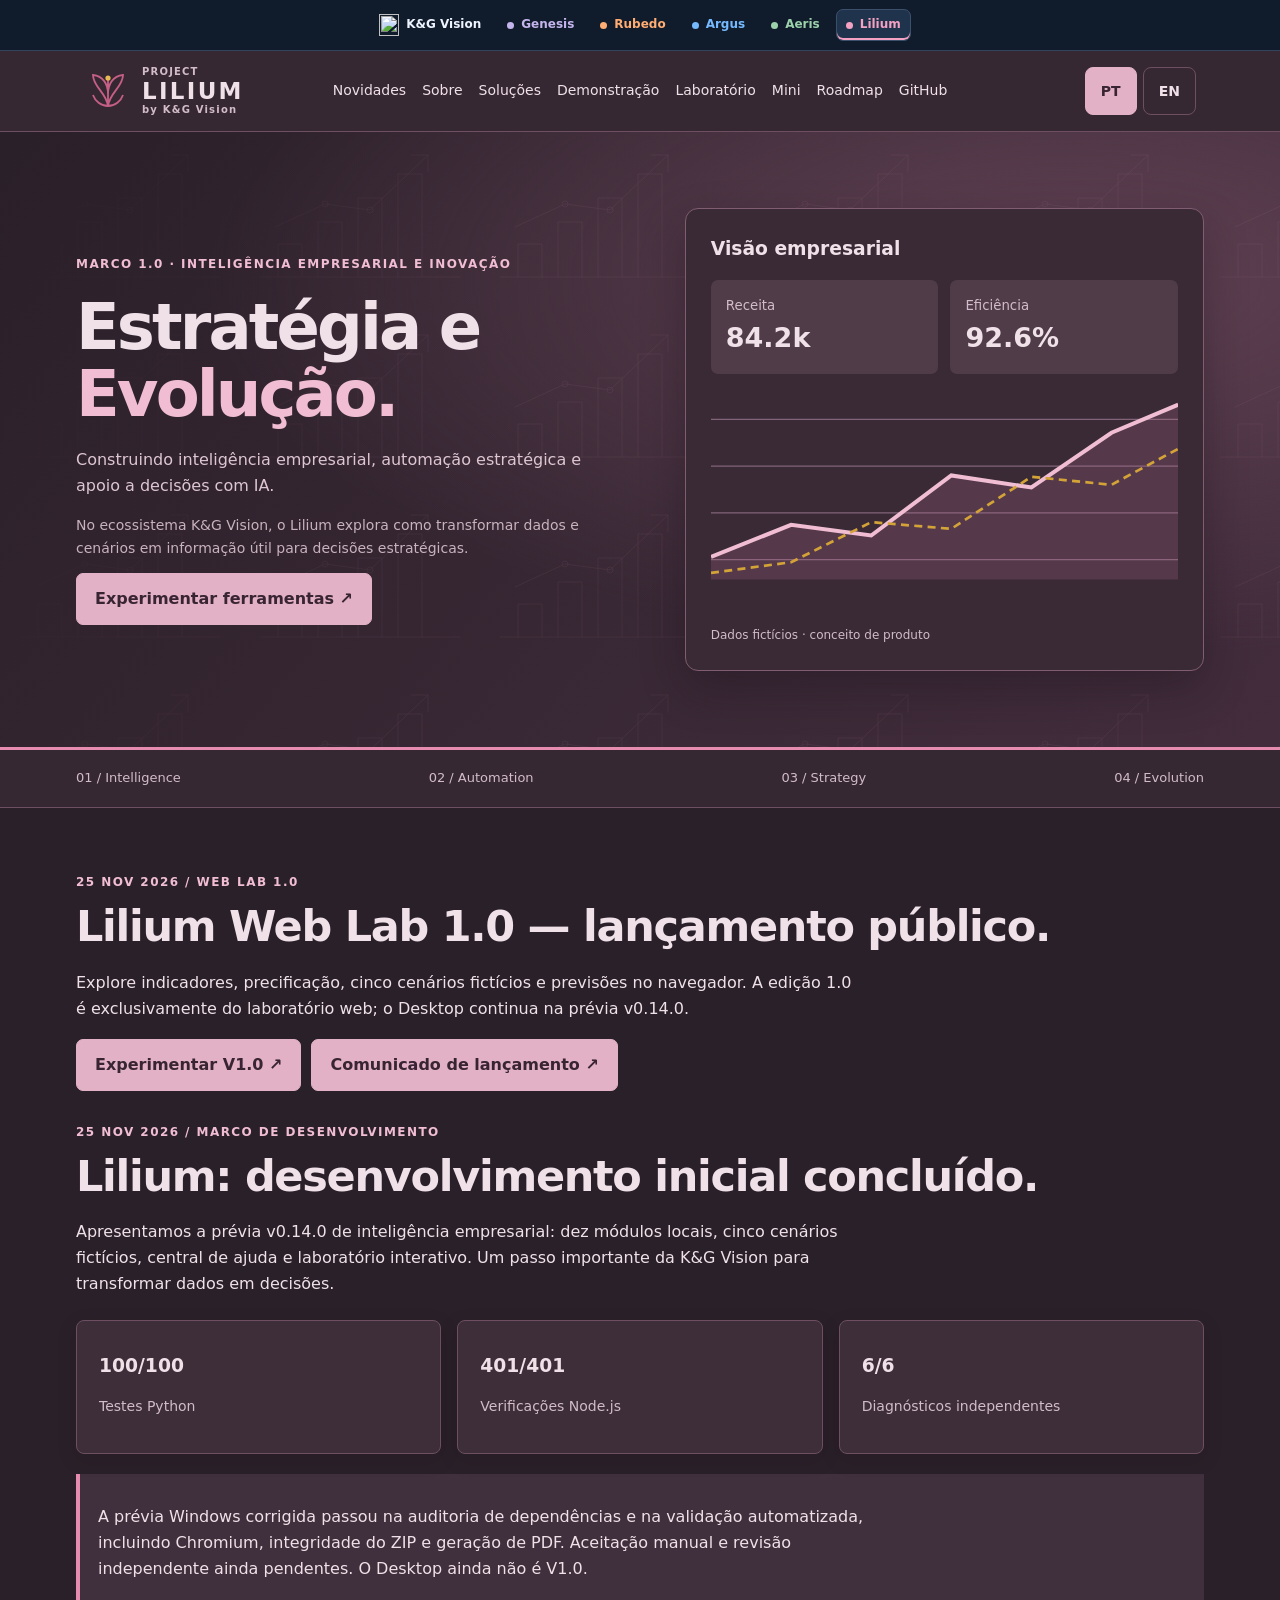
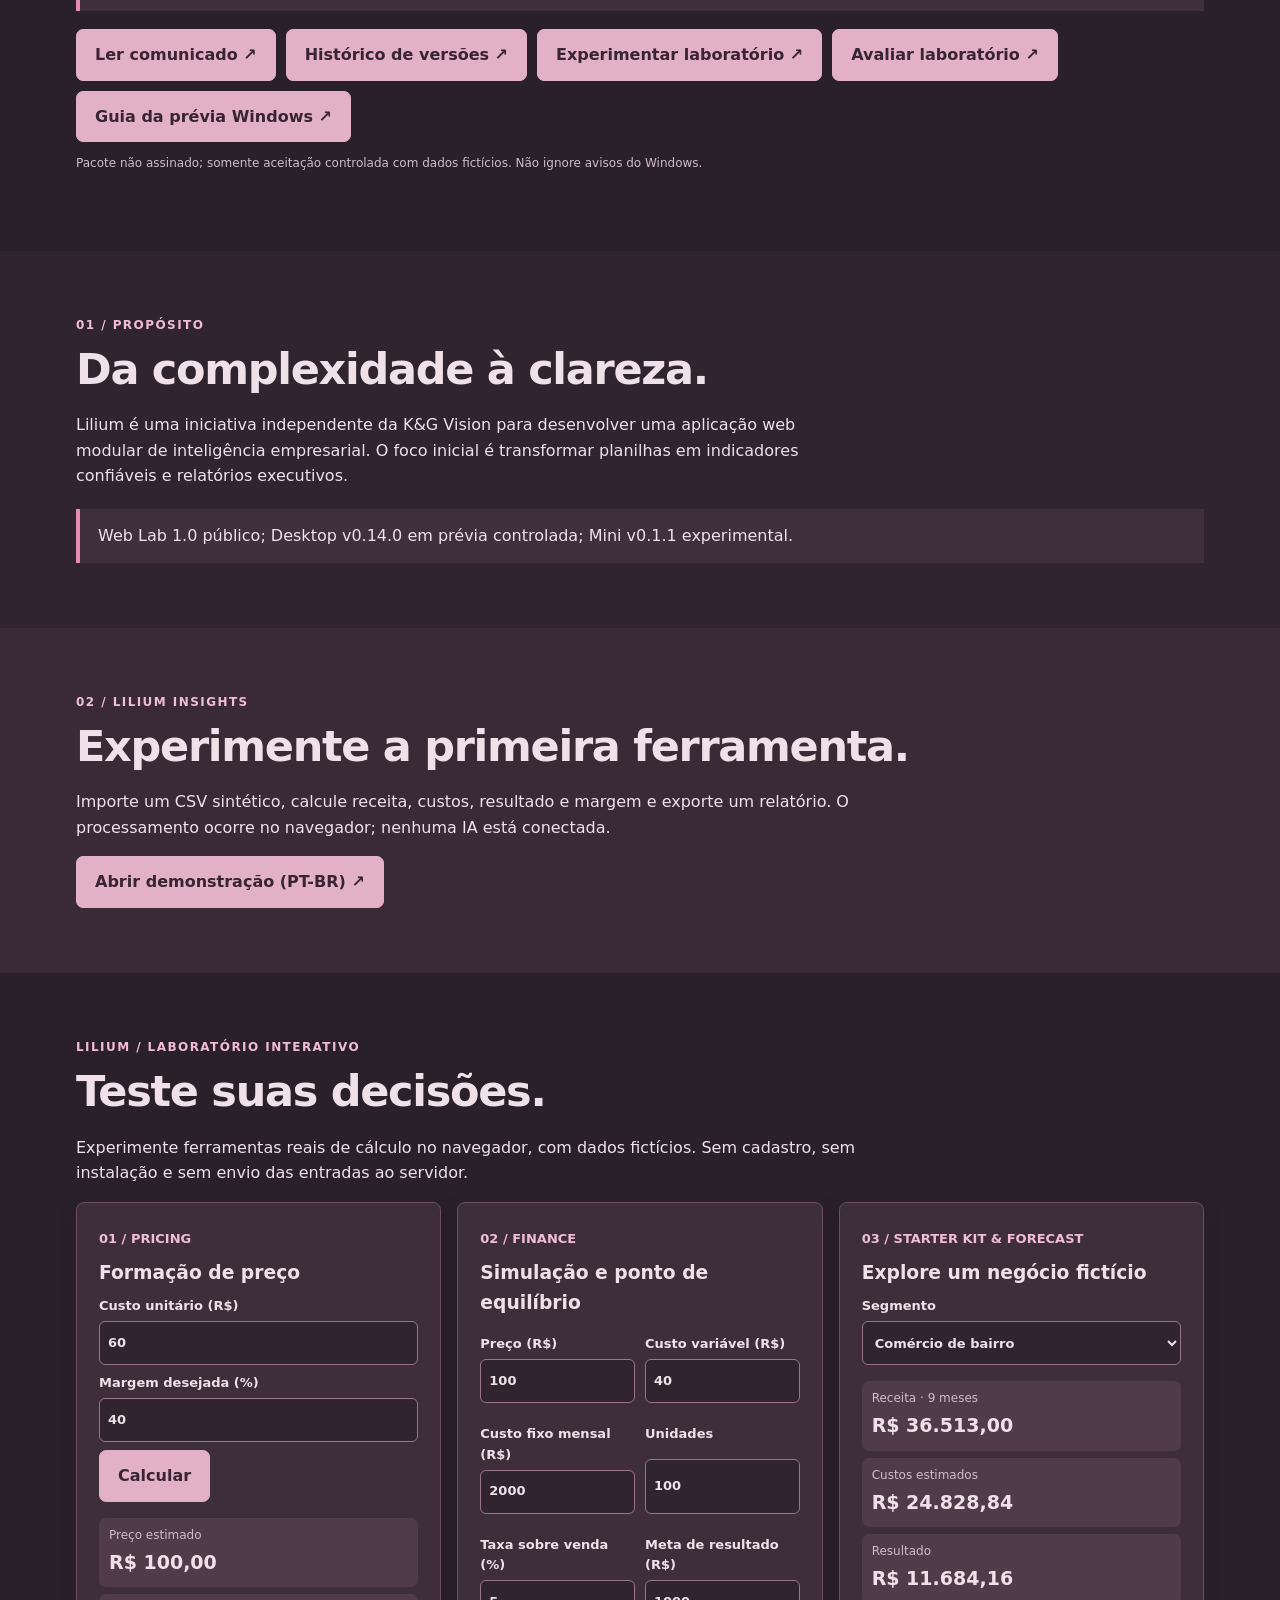
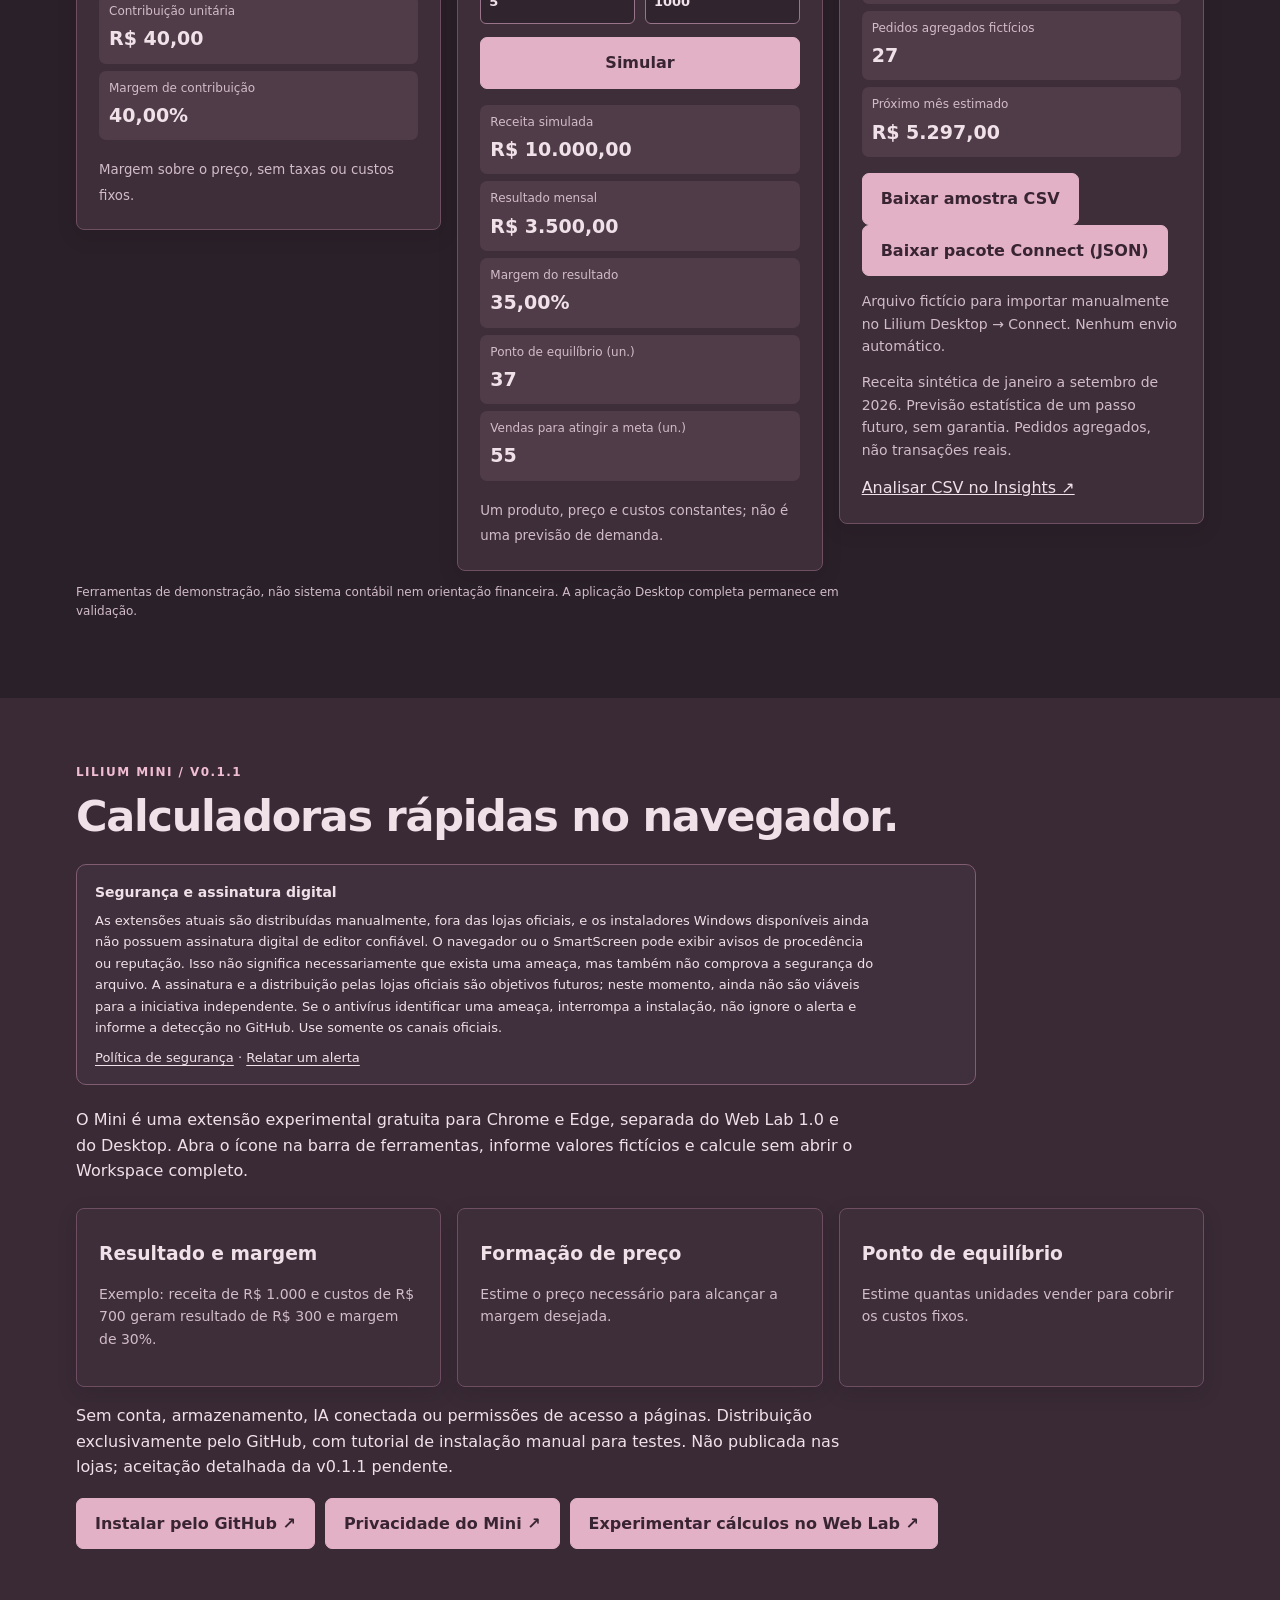
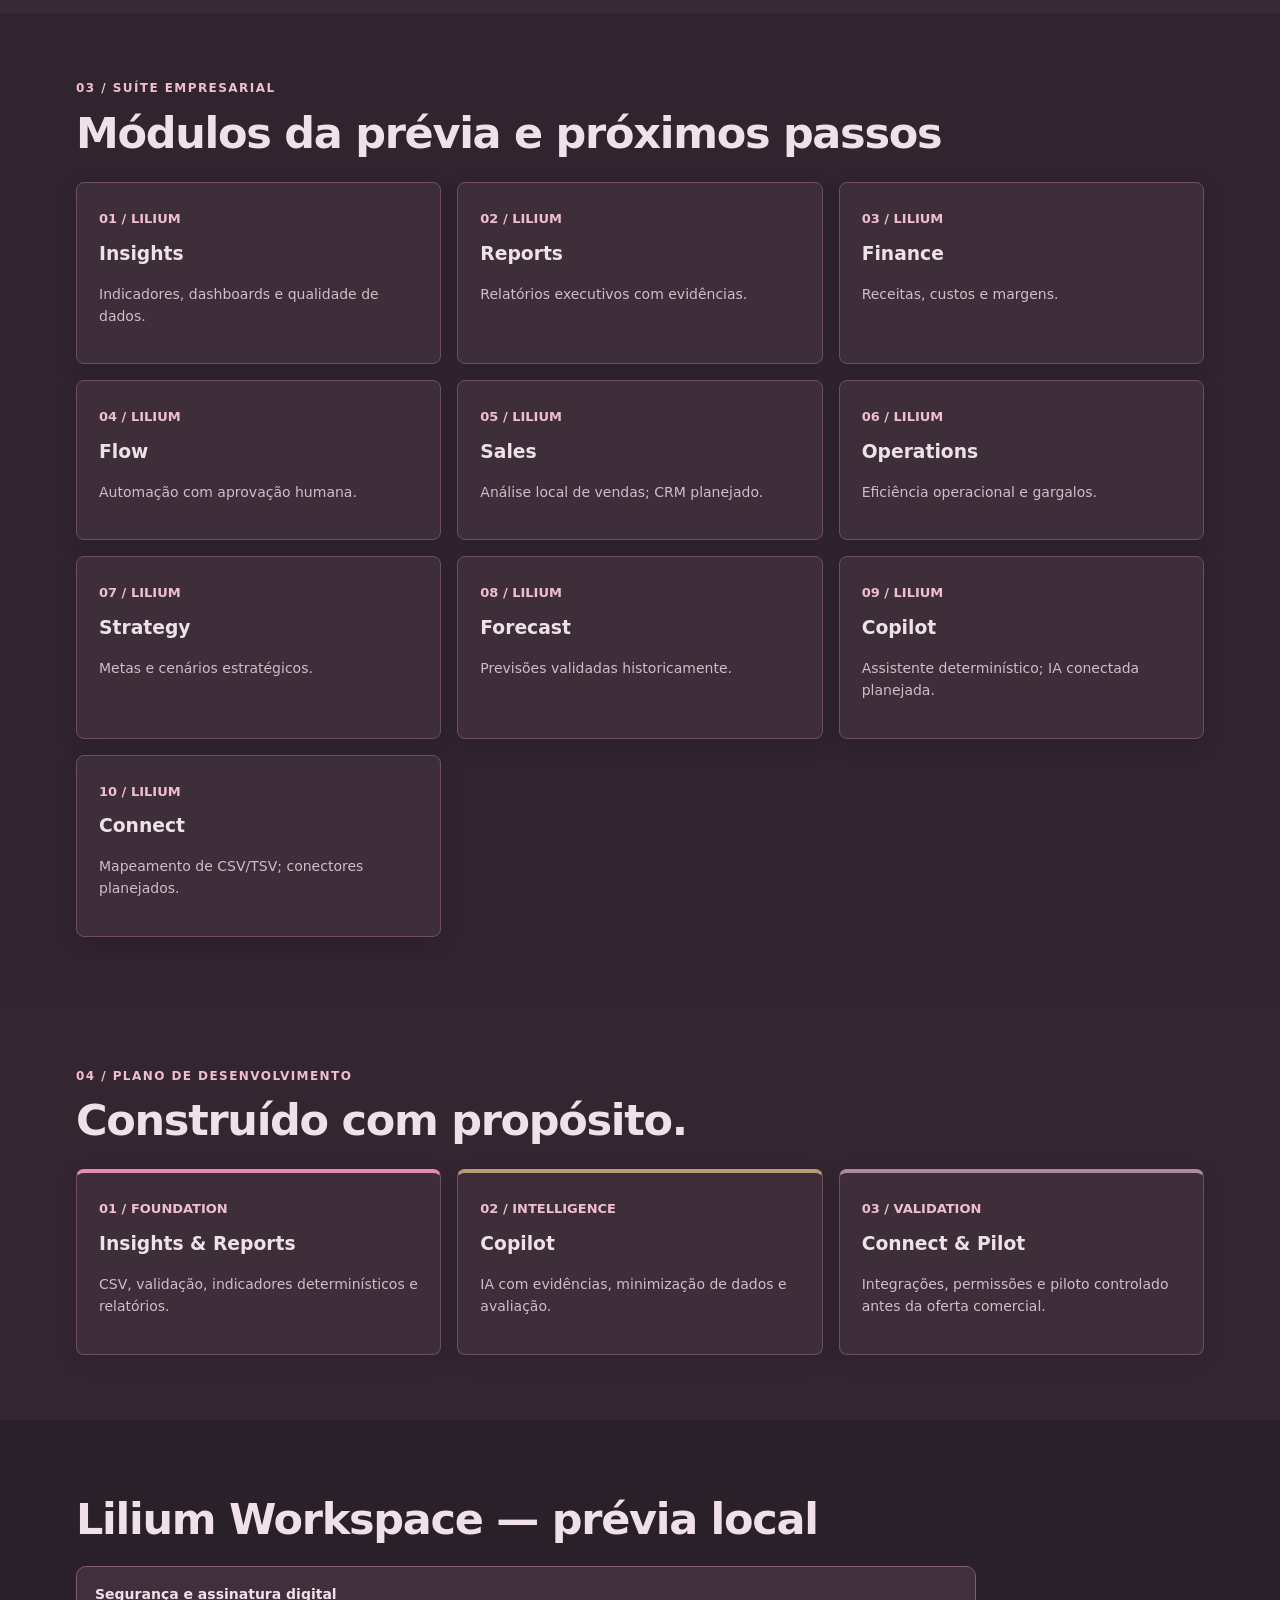
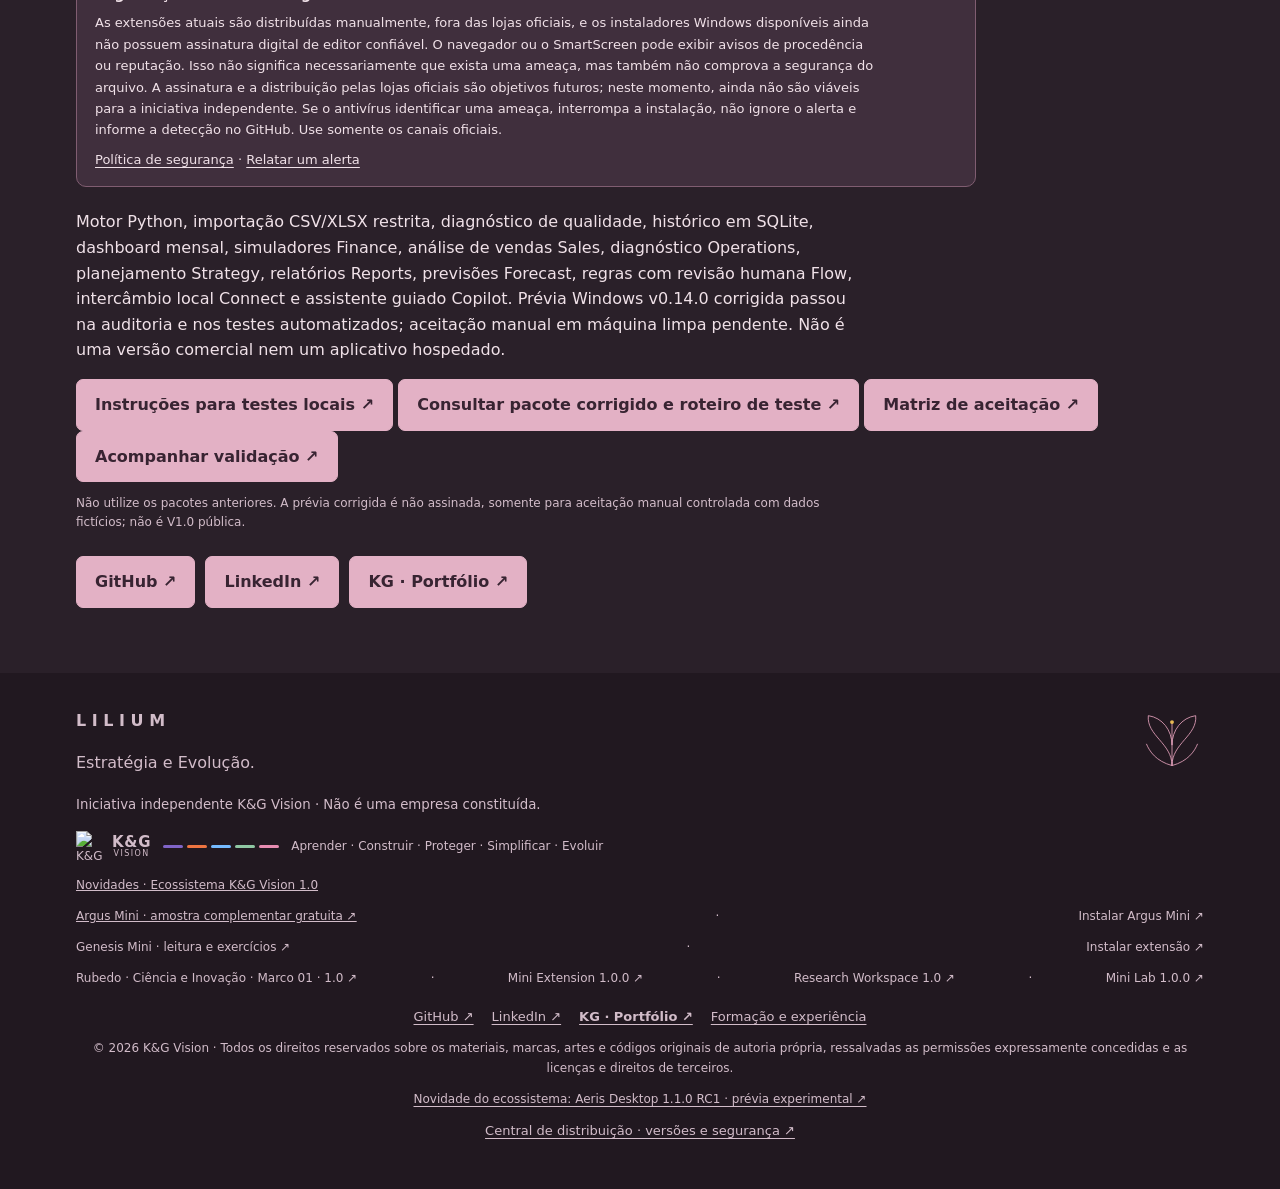
==== commit f227f4ef: "feat: integrate local Web Lab and Mini handoffs, reconcile main and repair browser CI" ====
--- a/index.html
+++ b/index.html
@@ -100,9 +100,10 @@
 @media(max-width:1050px){.kg-site-header .kg-mainbar{grid-template-columns:minmax(0,1fr) max-content;gap:8px 16px;padding:12px 24px}.kg-site-header .kg-language{grid-column:2}.kg-site-header nav.kg-local-nav{grid-row:2;grid-column:1/-1;justify-content:flex-start;justify-content:safe center;padding:4px 0}}
 @media(max-width:650px){.kg-site-header .kg-mainbar{padding:12px 18px;gap:8px 12px}.kg-site-header .kg-project-brand>img,.kg-site-header .kg-project-brand>svg{width:40px;height:40px}.kg-site-header .kg-brand-text>strong{font-size:20px}.kg-site-header nav.kg-local-nav{gap:14px}.kg-site-header .kg-language button{min-width:44px;min-height:44px;padding:8px 11px}}
 </style>
-</head><body><header class="kg-site-header" data-project="lilium" style="--kg-eco-bg:#181A20;--kg-eco-line:#6A4657;--kg-eco-muted:#E8BACB;--kg-eco-active:#3D3039;--kg-head-bg:#FAF9F7;--kg-head-ink:#23252C;--kg-head-muted:#9E4567;--kg-head-line:#E5DFE0;--kg-lang-bg:#C65F85;--kg-lang-ink:#FFFFFF;--kg-focus:#C65F85"><nav class="kg-graal-bar" aria-label="K&amp;G Vision ecosystem"><div class="kg-graal-inner"><a href="https://kgasil.github.io/" style="--graal-accent:#EDF4FF"><img class="kg-graal-shield" src="https://kgasil.github.io/assets/kg-symbol.svg" width="20" height="22" alt="">K&amp;G Vision</a><a href="https://kgasil.github.io/genesis/" style="--graal-accent:#C5B5ED"><i class="kg-graal-dot" aria-hidden="true"></i>Genesis</a><a href="https://kgasil.github.io/rubedo/" style="--graal-accent:#FFAD72"><i class="kg-graal-dot" aria-hidden="true"></i>Rubedo</a><a href="https://kgasil.github.io/argus/" style="--graal-accent:#75BAFF"><i class="kg-graal-dot" aria-hidden="true"></i>Argus</a><a href="https://kgasil.github.io/aeris/" style="--graal-accent:#9BD2AB"><i class="kg-graal-dot" aria-hidden="true"></i>Aeris</a><a href="https://kgasil.github.io/lilium/" aria-current="page" style="--graal-accent:#F4A2C3"><i class="kg-graal-dot" aria-hidden="true"></i>Lilium</a></div></nav><div class="kg-mainbar"><a class="kg-project-brand" href="#home" aria-label="Project Lilium"><svg viewBox="0 0 48 48" aria-hidden="true"><path d="M24 39C22 25 9 20 9 8c10 1 15 9 15 19C24 17 29 9 39 8c0 12-13 17-15 31ZM24 39V13M24 39C17 39 11 34 9 28M24 39C31 39 37 34 39 28" fill="none" stroke="#c65f85" stroke-width="1.8"/><circle cx="24" cy="11" r="2.6" fill="#e8ba53"/></svg><span class="kg-brand-text"><small>PROJECT</small><strong>LILIUM</strong><small>by K&amp;G Vision</small></span></a><nav class="kg-local-nav" aria-label="Navigation"><a href="#novidades" data-pt="Novidades" data-en="News">Novidades</a><a href="#about" data-pt="Sobre" data-en="About">Sobre</a><a href="#solutions" data-pt="Soluções" data-en="Solutions">Soluções</a><a href="demo.html" data-pt="Demonstração" data-en="Demo">Demonstração</a><a href="#lab" data-pt="Laboratório" data-en="Lab">Laboratório</a><a href="#mini">Mini</a><a href="#roadmap">Roadmap</a><a href="https://github.com/Kgasil/lilium">GitHub</a></nav><div class="kg-language" aria-label="Language"><button type="button" id="pt" aria-pressed="true">PT</button><button type="button" id="en" aria-pressed="false">EN</button></div></div></header>
-<main id="home"><section class="hero"><div class="wrap"><div><div class="eyebrow" data-pt="Marco 1.0 · Inteligência Empresarial e Inovação" data-en="1.0 milestone · Business Intelligence &amp; Innovation">Marco 1.0 · Inteligência Empresarial e Inovação</div><h1><span data-pt="Estratégia e" data-en="Strategy &amp;" style="color:inherit">Estratégia e</span> <span data-pt="Evolução." data-en="Evolution.">Evolução.</span></h1><p data-pt="Construindo inteligência empresarial, automação estratégica e apoio a decisões com IA." data-en="Make smarter decisions. Grow with confidence. We are building a business intelligence platform for small businesses, combining data, strategic automation and evidence-based AI.">Construindo inteligência empresarial, automação estratégica e apoio a decisões com IA.</p><p style="font-size:14px;opacity:.88" data-pt="No ecossistema K&amp;G Vision, o Lilium explora como transformar dados e cenários em informação útil para decisões estratégicas." data-en="Within the K&amp;G Vision ecosystem, Lilium explores how to turn data and scenarios into useful information for strategic decisions.">No ecossistema K&amp;G Vision, o Lilium explora como transformar dados e cenários em informação útil para decisões estratégicas.</p><a class="btn" href="#lab" data-pt="Experimentar ferramentas ↗" data-en="Try the tools ↗">Experimentar ferramentas ↗</a></div><div class="panel"><h3 data-pt="Visão empresarial" data-en="Business overview">Visão empresarial</h3><div class="kpis"><div class="kpi"><small data-pt="Receita" data-en="Revenue">Receita</small><strong>84.2k</strong></div><div class="kpi"><small data-pt="Eficiência" data-en="Efficiency">Eficiência</small><strong>92.6%</strong></div></div><svg viewBox="0 0 350 165" role="img" aria-label="Illustrative performance chart"><path d="M0 25H350M0 60H350M0 95H350M0 130H350" stroke="#e5dfe0"/><path d="M0 128L60 104 120 112 180 67 240 76 300 35 350 14V145H0Z" fill="#f4d6e0"/><path d="M0 128L60 104 120 112 180 67 240 76 300 35 350 14" stroke="#c65f85" stroke-width="3" fill="none"/><path d="M0 140L60 132 120 102 180 107 240 68 300 74 350 47" stroke="#d3a338" stroke-width="2" stroke-dasharray="6 4" fill="none"/></svg><div class="caption" data-pt="Dados fictícios · conceito de produto" data-en="Illustrative data · product concept">Dados fictícios · conceito de produto</div></div></div></section><div class="strip"><div class="wrap"><span>01 / Intelligence</span><span>02 / Automation</span><span>03 / Strategy</span><span>04 / Evolution</span></div></div>
+<style id="graal-experience-v1">#graal-skip-link{position:fixed!important;top:8px!important;left:12px!important;transform:translateY(calc(-100% - 20px));z-index:10000!important;background:#101B2B!important;color:#EDF4FF!important;padding:12px 16px!important;border:2px solid #EDF4FF!important;border-radius:6px;text-decoration:underline;max-width:calc(100% - 24px)}#graal-skip-link:focus{transform:none;outline:3px solid #EDF4FF!important;outline-offset:3px}#graal-skip-link:not(:focus){pointer-events:none}</style><style id="lilium-experience-native-controls">@media screen{:root{color-scheme:dark}}</style>
+</head><body><a id="graal-skip-link" class="skip" href="#home" data-pt="Ir ao conteúdo" data-en="Skip to content">Ir ao conteúdo</a><header class="kg-site-header" data-project="lilium" style="--kg-eco-bg:#181A20;--kg-eco-line:#6A4657;--kg-eco-muted:#E8BACB;--kg-eco-active:#3D3039;--kg-head-bg:#FAF9F7;--kg-head-ink:#23252C;--kg-head-muted:#9E4567;--kg-head-line:#E5DFE0;--kg-lang-bg:#C65F85;--kg-lang-ink:#FFFFFF;--kg-focus:#C65F85"><nav class="kg-graal-bar" aria-label="K&amp;G Vision ecosystem"><div class="kg-graal-inner"><a href="https://kgasil.github.io/" style="--graal-accent:#EDF4FF"><img class="kg-graal-shield" src="https://kgasil.github.io/assets/kg-symbol.svg" width="20" height="22" alt="">K&amp;G Vision</a><a href="https://kgasil.github.io/genesis/" style="--graal-accent:#C5B5ED"><i class="kg-graal-dot" aria-hidden="true"></i>Genesis</a><a href="https://kgasil.github.io/rubedo/" style="--graal-accent:#FFAD72"><i class="kg-graal-dot" aria-hidden="true"></i>Rubedo</a><a href="https://kgasil.github.io/argus/" style="--graal-accent:#75BAFF"><i class="kg-graal-dot" aria-hidden="true"></i>Argus</a><a href="https://kgasil.github.io/aeris/" style="--graal-accent:#9BD2AB"><i class="kg-graal-dot" aria-hidden="true"></i>Aeris</a><a href="https://kgasil.github.io/lilium/" aria-current="page" style="--graal-accent:#F4A2C3"><i class="kg-graal-dot" aria-hidden="true"></i>Lilium</a></div></nav><div class="kg-mainbar"><a class="kg-project-brand" href="#home" aria-label="Project Lilium"><svg viewBox="0 0 48 48" aria-hidden="true"><path d="M24 39C22 25 9 20 9 8c10 1 15 9 15 19C24 17 29 9 39 8c0 12-13 17-15 31ZM24 39V13M24 39C17 39 11 34 9 28M24 39C31 39 37 34 39 28" fill="none" stroke="#c65f85" stroke-width="1.8"/><circle cx="24" cy="11" r="2.6" fill="#e8ba53"/></svg><span class="kg-brand-text"><small>PROJECT</small><strong>LILIUM</strong><small>by K&amp;G Vision</small></span></a><nav class="kg-local-nav" aria-label="Navigation"><a href="#novidades" data-pt="Novidades" data-en="News">Novidades</a><a href="#about" data-pt="Sobre" data-en="About">Sobre</a><a href="#solutions" data-pt="Soluções" data-en="Solutions">Soluções</a><a href="demo.html" data-pt="Demonstração" data-en="Demo">Demonstração</a><a href="#lab" data-pt="Laboratório" data-en="Lab">Laboratório</a><a href="#mini">Mini</a><a href="#roadmap">Roadmap</a><a href="https://github.com/Kgasil/lilium">GitHub</a></nav><div class="kg-language" aria-label="Language"><button type="button" id="pt" aria-pressed="true" aria-label="Português (Brasil)">PT</button><button type="button" id="en" aria-pressed="false" aria-label="English">EN</button></div></div></header>
+<main id="home" tabindex="-1"><section class="hero"><div class="wrap"><div><div class="eyebrow" data-pt="Marco 1.0 · Inteligência Empresarial e Inovação" data-en="1.0 milestone · Business Intelligence &amp; Innovation">Marco 1.0 · Inteligência Empresarial e Inovação</div><h1><span data-pt="Estratégia e" data-en="Strategy &amp;" style="color:inherit">Estratégia e</span> <span data-pt="Evolução." data-en="Evolution.">Evolução.</span></h1><p data-pt="Construindo inteligência empresarial, automação estratégica e apoio a decisões com IA." data-en="Make smarter decisions. Grow with confidence. We are building a business intelligence platform for small businesses, combining data, strategic automation and evidence-based AI.">Construindo inteligência empresarial, automação estratégica e apoio a decisões com IA.</p><p style="font-size:14px;opacity:.88" data-pt="No ecossistema K&amp;G Vision, o Lilium explora como transformar dados e cenários em informação útil para decisões estratégicas." data-en="Within the K&amp;G Vision ecosystem, Lilium explores how to turn data and scenarios into useful information for strategic decisions.">No ecossistema K&amp;G Vision, o Lilium explora como transformar dados e cenários em informação útil para decisões estratégicas.</p><a class="btn" href="#lab" data-pt="Experimentar ferramentas ↗" data-en="Try the tools ↗">Experimentar ferramentas ↗</a></div><div class="panel"><h3 data-pt="Visão empresarial" data-en="Business overview">Visão empresarial</h3><div class="kpis"><div class="kpi"><small data-pt="Receita" data-en="Revenue">Receita</small><strong>84.2k</strong></div><div class="kpi"><small data-pt="Eficiência" data-en="Efficiency">Eficiência</small><strong>92.6%</strong></div></div><svg viewBox="0 0 350 165" role="img" aria-label="Illustrative performance chart"><path d="M0 25H350M0 60H350M0 95H350M0 130H350" stroke="#e5dfe0"/><path d="M0 128L60 104 120 112 180 67 240 76 300 35 350 14V145H0Z" fill="#f4d6e0"/><path d="M0 128L60 104 120 112 180 67 240 76 300 35 350 14" stroke="#c65f85" stroke-width="3" fill="none"/><path d="M0 140L60 132 120 102 180 107 240 68 300 74 350 47" stroke="#d3a338" stroke-width="2" stroke-dasharray="6 4" fill="none"/></svg><div class="caption" data-pt="Dados fictícios · conceito de produto" data-en="Illustrative data · product concept">Dados fictícios · conceito de produto</div></div></div></section><div class="strip"><div class="wrap"><span>01 / Intelligence</span><span>02 / Automation</span><span>03 / Strategy</span><span>04 / Evolution</span></div></div>
 <section id="novidades" class="lab-section"><div class="wrap"><div class="eyebrow">25 NOV 2026 / WEB LAB 1.0</div><h2 data-pt="Lilium Web Lab 1.0 — lançamento público." data-en="Lilium Web Lab 1.0 — public launch.">Lilium Web Lab 1.0 — lançamento público.</h2><p data-pt="Explore indicadores, precificação, cinco cenários fictícios e previsões no navegador. A edição 1.0 é exclusivamente do laboratório web; o Desktop continua na prévia v0.14.0." data-en="Explore metrics, pricing, five synthetic scenarios and forecasts in the browser. Version 1.0 applies only to the web lab; Desktop remains at preview v0.14.0.">Explore indicadores, precificação, cinco cenários fictícios e previsões no navegador. A edição 1.0 é exclusivamente do laboratório web; o Desktop continua na prévia v0.14.0.</p><div style="display:flex;gap:10px;flex-wrap:wrap;margin:18px 0 32px"><a class="btn" href="#lab" data-pt="Experimentar V1.0 ↗" data-en="Try V1.0 ↗">Experimentar V1.0 ↗</a><a class="btn" href="https://github.com/Kgasil/lilium/blob/main/docs/web-lab-v1.0.md" data-pt="Comunicado de lançamento ↗" data-en="Launch announcement ↗">Comunicado de lançamento ↗</a></div><div class="eyebrow" data-pt="25 NOV 2026 / MARCO DE DESENVOLVIMENTO" data-en="25 NOV 2026 / DEVELOPMENT MILESTONE">25 NOV 2026 / MARCO DE DESENVOLVIMENTO</div><h2 data-pt="Lilium: desenvolvimento inicial concluído." data-en="Lilium: initial development complete.">Lilium: desenvolvimento inicial concluído.</h2><p data-pt="Apresentamos a prévia v0.14.0 de inteligência empresarial: dez módulos locais, cinco cenários fictícios, central de ajuda e laboratório interativo. Um passo importante da K&amp;G Vision para transformar dados em decisões." data-en="Introducing the v0.14.0 business intelligence preview: ten local modules, five synthetic scenarios, offline help and an interactive lab. A K&amp;G Vision milestone in turning data into decisions.">Apresentamos a prévia v0.14.0 de inteligência empresarial: dez módulos locais, cinco cenários fictícios, central de ajuda e laboratório interativo. Um passo importante da K&amp;G Vision para transformar dados em decisões.</p><div class="cards"><article class="card"><h3>100/100</h3><p data-pt="Testes Python" data-en="Python tests">Testes Python</p></article><article class="card"><h3>401/401</h3><p data-pt="Verificações Node.js" data-en="Node.js checks">Verificações Node.js</p></article><article class="card"><h3>6/6</h3><p data-pt="Diagnósticos independentes" data-en="Independent diagnostics">Diagnósticos independentes</p></article></div><div class="status"><p data-pt="A prévia Windows corrigida passou na auditoria de dependências e na validação automatizada, incluindo Chromium, integridade do ZIP e geração de PDF. Aceitação manual e revisão independente ainda pendentes. O Desktop ainda não é V1.0." data-en="The remediated Windows preview passed dependency review and automated validation, including Chromium, ZIP integrity and PDF generation. Manual acceptance and independent review remain pending. Desktop is not V1.0 yet.">A prévia Windows corrigida passou na auditoria de dependências e na validação automatizada, incluindo Chromium, integridade do ZIP e geração de PDF. Aceitação manual e revisão independente ainda pendentes. O Desktop ainda não é V1.0.</p></div><div style="display:flex;gap:10px;flex-wrap:wrap;margin-top:18px"><a class="btn" href="https://github.com/Kgasil/lilium/blob/main/docs/milestone-2026-11-25.md" data-pt="Ler comunicado ↗" data-en="Read announcement ↗">Ler comunicado ↗</a><a class="btn" href="https://github.com/Kgasil/lilium/blob/main/CHANGELOG.md" data-pt="Histórico de versões ↗" data-en="Changelog ↗">Histórico de versões ↗</a><a class="btn" href="#lab" data-pt="Experimentar laboratório ↗" data-en="Try the lab ↗">Experimentar laboratório ↗</a><a class="btn" href="https://github.com/Kgasil/lilium/issues/new?template=web-lab-feedback.md" data-pt="Avaliar laboratório ↗" data-en="Give lab feedback ↗">Avaliar laboratório ↗</a><a class="btn" href="https://github.com/Kgasil/lilium/blob/main/docs/clean-machine-validation.md" data-pt="Guia da prévia Windows ↗" data-en="Windows preview guide ↗">Guia da prévia Windows ↗</a></div><p class="caption" data-pt="Pacote não assinado; somente aceitação controlada com dados fictícios. Não ignore avisos do Windows." data-en="Unsigned package; controlled acceptance with synthetic data only. Do not bypass Windows warnings.">Pacote não assinado; somente aceitação controlada com dados fictícios. Não ignore avisos do Windows.</p></div></section><section id="about"><div class="wrap"><div class="eyebrow" data-pt="01 / Propósito" data-en="01 / Purpose">01 / Propósito</div><h2 data-pt="Da complexidade à clareza." data-en="Complexity into clarity.">Da complexidade à clareza.</h2><p data-pt="Lilium é uma iniciativa independente da K&amp;G Vision para desenvolver uma aplicação web modular de inteligência empresarial. O foco inicial é transformar planilhas em indicadores confiáveis e relatórios executivos." data-en="Lilium is an independent K&amp;G Vision initiative developing a modular business intelligence web application. The initial focus is turning spreadsheets into reliable metrics and executive reports.">Lilium é uma iniciativa independente da K&amp;G Vision para desenvolver uma aplicação web modular de inteligência empresarial. O foco inicial é transformar planilhas em indicadores confiáveis e relatórios executivos.</p><div class="status" data-pt="Web Lab 1.0 público; Desktop v0.14.0 em prévia controlada; Mini v0.1.1 experimental." data-en="Public Web Lab 1.0; Desktop v0.14.0 controlled preview; experimental Mini v0.1.1.">Web Lab 1.0 público; Desktop v0.14.0 em prévia controlada; Mini v0.1.1 experimental.</div></div></section>
-<section id="prototype" style="background:#fff"><div class="wrap"><div class="eyebrow">02 / Lilium Insights</div><h2 data-pt="Experimente a primeira ferramenta." data-en="Try the first tool.">Experimente a primeira ferramenta.</h2><p data-pt="Importe um CSV sintético, calcule receita, custos, resultado e margem e exporte um relatório. O processamento ocorre no navegador; nenhuma IA está conectada." data-en="Import a synthetic CSV, calculate revenue, costs, result and margin, and export a report. Processing runs in your browser; no AI is connected.">Importe um CSV sintético, calcule receita, custos, resultado e margem e exporte um relatório. O processamento ocorre no navegador; nenhuma IA está conectada.</p><a class="btn" href="demo.html" data-pt="Abrir demonstração (PT-BR) ↗" data-en="Open demo (PT-BR) ↗">Abrir demonstração (PT-BR) ↗</a></div></section><section id="lab" class="lab-section"><div class="wrap"><div class="eyebrow" data-pt="LILIUM / LABORATÓRIO INTERATIVO" data-en="LILIUM / INTERACTIVE LAB">LILIUM / LABORATÓRIO INTERATIVO</div><h2 data-pt="Teste suas decisões." data-en="Put your decisions to the test.">Teste suas decisões.</h2><p data-pt="Experimente ferramentas reais de cálculo no navegador, com dados fictícios. Sem cadastro, sem instalação e sem envio das entradas ao servidor." data-en="Explore working browser-based calculators with synthetic data. No sign-up, installation or submission of inputs to a server.">Experimente ferramentas reais de cálculo no navegador, com dados fictícios. Sem cadastro, sem instalação e sem envio das entradas ao servidor.</p><div class="lab-grid"><article class="card lab-card"><b>01 / PRICING</b><h3 data-pt="Formação de preço" data-en="Margin-based pricing">Formação de preço</h3><form id="lab-price-form" novalidate><label for="lab-price-cost"><span data-pt="Custo unitário (R$)" data-en="Unit cost (BRL)">Custo unitário (R$)</span><input id="lab-price-cost" inputmode="decimal" value="60" maxlength="12" required></label><label for="lab-price-margin"><span data-pt="Margem desejada (%)" data-en="Target margin (%)">Margem desejada (%)</span><input id="lab-price-margin" inputmode="decimal" value="40" maxlength="12" required></label><button type="submit" class="btn" data-pt="Calcular" data-en="Calculate">Calcular</button></form><p id="lab-price-error" role="status" class="lab-error"></p><dl id="lab-price-result" class="lab-results" aria-live="polite"></dl><small data-pt="Margem sobre o preço, sem taxas ou custos fixos." data-en="Margin on price, excluding fees and fixed costs.">Margem sobre o preço, sem taxas ou custos fixos.</small></article><article class="card lab-card"><b>02 / FINANCE</b><h3 data-pt="Simulação e ponto de equilíbrio" data-en="Scenario &amp; break-even">Simulação e ponto de equilíbrio</h3><form id="lab-monthly-form" class="lab-input-grid" novalidate><label for="lab-monthly-price"><span data-pt="Preço (R$)" data-en="Price (BRL)">Preço (R$)</span><input id="lab-monthly-price" inputmode="decimal" value="100" maxlength="12" required></label><label for="lab-monthly-variable"><span data-pt="Custo variável (R$)" data-en="Variable cost (BRL)">Custo variável (R$)</span><input id="lab-monthly-variable" inputmode="decimal" value="40" maxlength="12" required></label><label for="lab-monthly-fixed"><span data-pt="Custo fixo mensal (R$)" data-en="Monthly fixed cost (BRL)">Custo fixo mensal (R$)</span><input id="lab-monthly-fixed" inputmode="decimal" value="2000" maxlength="12" required></label><label for="lab-monthly-quantity"><span data-pt="Unidades" data-en="Units">Unidades</span><input id="lab-monthly-quantity" inputmode="decimal" value="100" maxlength="12" required></label><label for="lab-monthly-fee"><span data-pt="Taxa sobre venda (%)" data-en="Sales fee (%)">Taxa sobre venda (%)</span><input id="lab-monthly-fee" inputmode="decimal" value="5" maxlength="12" required></label><label for="lab-monthly-target"><span data-pt="Meta de resultado (R$)" data-en="Target result (BRL)">Meta de resultado (R$)</span><input id="lab-monthly-target" inputmode="decimal" value="1000" maxlength="12" required></label><button type="submit" class="btn" data-pt="Simular" data-en="Simulate">Simular</button></form><p id="lab-monthly-error" role="status" class="lab-error"></p><dl id="lab-monthly-result" class="lab-results" aria-live="polite"></dl><small data-pt="Um produto, preço e custos constantes; não é uma previsão de demanda." data-en="Single product with constant price and costs; not a demand forecast.">Um produto, preço e custos constantes; não é uma previsão de demanda.</small></article><article class="card lab-card"><b>03 / STARTER KIT &amp; FORECAST</b><h3 data-pt="Explore um negócio fictício" data-en="Explore a synthetic business">Explore um negócio fictício</h3><label for="lab-scenario"><span data-pt="Segmento" data-en="Business type">Segmento</span><select id="lab-scenario"><option value="retail" data-pt="Comércio de bairro" data-en="Local retail">Comércio de bairro</option><option value="services" data-pt="Prestação de serviços" data-en="Services">Prestação de serviços</option><option value="industry" data-pt="Pequena indústria" data-en="Small manufacturing">Pequena indústria</option><option value="restaurant" data-pt="Restaurante" data-en="Restaurant">Restaurante</option><option value="ecommerce" data-pt="Loja virtual" data-en="E-commerce">Loja virtual</option></select></label><dl id="lab-scenario-result" class="lab-results" aria-live="polite"></dl><button id="lab-download" type="button" class="btn" disabled data-pt="Baixar amostra CSV" data-en="Download sample CSV">Baixar amostra CSV</button><p data-pt="Receita sintética de janeiro a setembro de 2026. Previsão estatística de um passo futuro, sem garantia. Pedidos agregados, não transações reais." data-en="Synthetic revenue from January to September 2026. One-step-ahead statistical estimate, not guaranteed. Aggregate orders, not real transactions.">Receita sintética de janeiro a setembro de 2026. Previsão estatística de um passo futuro, sem garantia. Pedidos agregados, não transações reais.</p><a href="demo.html"><span data-pt="Analisar CSV no Insights ↗" data-en="Analyze CSV in Insights ↗">Analisar CSV no Insights ↗</span></a></article></div><p class="caption" data-pt="Ferramentas de demonstração, não sistema contábil nem orientação financeira. A aplicação Desktop completa permanece em validação." data-en="Demonstration tools, not accounting software or financial advice. The full Desktop application remains under validation.">Ferramentas de demonstração, não sistema contábil nem orientação financeira. A aplicação Desktop completa permanece em validação.</p><noscript><p data-pt="Ative JavaScript para executar os cálculos." data-en="Enable JavaScript to run calculations.">Ative JavaScript para executar os cálculos.</p></noscript></div></section><section id="mini" style="background:#f0eae9"><div class="wrap"><div class="eyebrow">LILIUM MINI / v0.1.1</div><h2 data-pt="Calculadoras rápidas no navegador." data-en="Quick calculators in your browser.">Calculadoras rápidas no navegador.</h2><aside class="kg-distribution-notice" role="note" style="margin:22px 0;padding:16px 18px;border:1px solid currentColor;border-radius:10px;font-size:13px;line-height:1.65;max-width:900px;overflow-wrap:anywhere"><strong style="display:block;margin-bottom:6px;font-size:14px" data-pt="Segurança e assinatura digital" data-en="Security and digital signing">Segurança e assinatura digital</strong><p style="margin:0 0 8px" data-pt="As extensões atuais são distribuídas manualmente, fora das lojas oficiais, e os instaladores Windows disponíveis ainda não possuem assinatura digital de editor confiável. O navegador ou o SmartScreen pode exibir avisos de procedência ou reputação. Isso não significa necessariamente que exista uma ameaça, mas também não comprova a segurança do arquivo. A assinatura e a distribuição pelas lojas oficiais são objetivos futuros; neste momento, ainda não são viáveis para a iniciativa independente. Se o antivírus identificar uma ameaça, interrompa a instalação, não ignore o alerta e informe a detecção no GitHub. Use somente os canais oficiais." data-en="Current extensions are distributed manually outside official stores, and available Windows installers do not yet have a trusted publisher digital signature. The browser or SmartScreen may show origin or reputation warnings. This does not necessarily indicate a threat, but it does not establish file safety either. Signing and official store distribution are future goals and are not currently feasible for this independent initiative. If antivirus software detects a threat, stop installation, do not bypass the warning, and report the detection on GitHub. Use official channels only.">As extensões atuais são distribuídas manualmente, fora das lojas oficiais, e os instaladores Windows disponíveis ainda não possuem assinatura digital de editor confiável. O navegador ou o SmartScreen pode exibir avisos de procedência ou reputação. Isso não significa necessariamente que exista uma ameaça, mas também não comprova a segurança do arquivo. A assinatura e a distribuição pelas lojas oficiais são objetivos futuros; neste momento, ainda não são viáveis para a iniciativa independente. Se o antivírus identificar uma ameaça, interrompa a instalação, não ignore o alerta e informe a detecção no GitHub. Use somente os canais oficiais.</p><a href="https://github.com/Kgasil/lilium/blob/main/SECURITY.md" style="color:inherit;text-decoration:underline;text-underline-offset:3px" data-pt="Política de segurança" data-en="Security policy">Política de segurança</a> · <a href="https://github.com/Kgasil/lilium/issues" style="color:inherit;text-decoration:underline;text-underline-offset:3px" data-pt="Relatar um alerta" data-en="Report a warning">Relatar um alerta</a></aside><p data-pt="O Mini é uma extensão experimental gratuita para Chrome e Edge, separada do Web Lab 1.0 e do Desktop. Abra o ícone na barra de ferramentas, informe valores fictícios e calcule sem abrir o Workspace completo." data-en="Mini is a free experimental Chrome and Edge extension, separate from Web Lab 1.0 and Desktop. Open its toolbar icon, enter synthetic values and calculate without opening the full Workspace.">O Mini é uma extensão experimental gratuita para Chrome e Edge, separada do Web Lab 1.0 e do Desktop. Abra o ícone na barra de ferramentas, informe valores fictícios e calcule sem abrir o Workspace completo.</p><div class="cards"><article class="card"><h3 data-pt="Resultado e margem" data-en="Result and margin">Resultado e margem</h3><p data-pt="Exemplo: receita de R$ 1.000 e custos de R$ 700 geram resultado de R$ 300 e margem de 30%." data-en="Example: BRL 1,000 revenue and BRL 700 costs yield BRL 300 result and 30% margin.">Exemplo: receita de R$ 1.000 e custos de R$ 700 geram resultado de R$ 300 e margem de 30%.</p></article><article class="card"><h3 data-pt="Formação de preço" data-en="Pricing">Formação de preço</h3><p data-pt="Estime o preço necessário para alcançar a margem desejada." data-en="Estimate the price needed to achieve a target margin.">Estime o preço necessário para alcançar a margem desejada.</p></article><article class="card"><h3 data-pt="Ponto de equilíbrio" data-en="Break-even">Ponto de equilíbrio</h3><p data-pt="Estime quantas unidades vender para cobrir os custos fixos." data-en="Estimate how many units must be sold to cover fixed costs.">Estime quantas unidades vender para cobrir os custos fixos.</p></article></div><p data-pt="Sem conta, armazenamento, IA conectada ou permissões de acesso a páginas. Distribuição exclusivamente pelo GitHub, com tutorial de instalação manual para testes. Não publicada nas lojas; aceitação detalhada da v0.1.1 pendente." data-en="No account, storage, connected AI or page access permissions. GitHub-only distribution with a manual installation tutorial for testing. Not published in stores; detailed v0.1.1 acceptance pending.">Sem conta, armazenamento, IA conectada ou permissões de acesso a páginas. Distribuição exclusivamente pelo GitHub, com tutorial de instalação manual para testes. Não publicada nas lojas; aceitação detalhada da v0.1.1 pendente.</p><div style="display:flex;gap:10px;flex-wrap:wrap;margin-top:18px"><a class="btn" href="https://github.com/Kgasil/lilium/blob/main/extension/README.md" data-pt="Instalar pelo GitHub ↗" data-en="Install via GitHub ↗">Instalar pelo GitHub ↗</a><a class="btn" href="mini-privacy.html" data-pt="Privacidade do Mini ↗" data-en="Mini privacy ↗">Privacidade do Mini ↗</a><a class="btn" href="#lab" data-pt="Experimentar cálculos no Web Lab ↗" data-en="Try calculations in Web Lab ↗">Experimentar cálculos no Web Lab ↗</a></div></div></section><section id="solutions"><div class="wrap"><div class="eyebrow" data-pt="03 / Suíte Empresarial" data-en="03 / Business Suite">03 / Suíte Empresarial</div><h2 data-pt="Módulos da prévia e próximos passos" data-en="Preview modules & future direction">Módulos da prévia e próximos passos</h2><div class="cards">
+<section id="prototype" style="background:#fff"><div class="wrap"><div class="eyebrow">02 / Lilium Insights</div><h2 data-pt="Experimente a primeira ferramenta." data-en="Try the first tool.">Experimente a primeira ferramenta.</h2><p data-pt="Importe um CSV sintético, calcule receita, custos, resultado e margem e exporte um relatório. O processamento ocorre no navegador; nenhuma IA está conectada." data-en="Import a synthetic CSV, calculate revenue, costs, result and margin, and export a report. Processing runs in your browser; no AI is connected.">Importe um CSV sintético, calcule receita, custos, resultado e margem e exporte um relatório. O processamento ocorre no navegador; nenhuma IA está conectada.</p><a class="btn" href="demo.html" data-pt="Abrir demonstração (PT-BR) ↗" data-en="Open demo (PT-BR) ↗">Abrir demonstração (PT-BR) ↗</a></div></section><section id="lab" class="lab-section"><div class="wrap"><div class="eyebrow" data-pt="LILIUM / LABORATÓRIO INTERATIVO" data-en="LILIUM / INTERACTIVE LAB">LILIUM / LABORATÓRIO INTERATIVO</div><h2 data-pt="Teste suas decisões." data-en="Put your decisions to the test.">Teste suas decisões.</h2><p data-pt="Experimente ferramentas reais de cálculo no navegador, com dados fictícios. Sem cadastro, sem instalação e sem envio das entradas ao servidor." data-en="Explore working browser-based calculators with synthetic data. No sign-up, installation or submission of inputs to a server.">Experimente ferramentas reais de cálculo no navegador, com dados fictícios. Sem cadastro, sem instalação e sem envio das entradas ao servidor.</p><div class="lab-grid"><article class="card lab-card"><b>01 / PRICING</b><h3 data-pt="Formação de preço" data-en="Margin-based pricing">Formação de preço</h3><form id="lab-price-form" novalidate><label for="lab-price-cost"><span data-pt="Custo unitário (R$)" data-en="Unit cost (BRL)">Custo unitário (R$)</span><input id="lab-price-cost" inputmode="decimal" value="60" maxlength="12" required></label><label for="lab-price-margin"><span data-pt="Margem desejada (%)" data-en="Target margin (%)">Margem desejada (%)</span><input id="lab-price-margin" inputmode="decimal" value="40" maxlength="12" required></label><button type="submit" class="btn" data-pt="Calcular" data-en="Calculate">Calcular</button></form><p id="lab-price-error" role="status" class="lab-error"></p><dl id="lab-price-result" class="lab-results" aria-live="polite"></dl><small data-pt="Margem sobre o preço, sem taxas ou custos fixos." data-en="Margin on price, excluding fees and fixed costs.">Margem sobre o preço, sem taxas ou custos fixos.</small></article><article class="card lab-card"><b>02 / FINANCE</b><h3 data-pt="Simulação e ponto de equilíbrio" data-en="Scenario &amp; break-even">Simulação e ponto de equilíbrio</h3><form id="lab-monthly-form" class="lab-input-grid" novalidate><label for="lab-monthly-price"><span data-pt="Preço (R$)" data-en="Price (BRL)">Preço (R$)</span><input id="lab-monthly-price" inputmode="decimal" value="100" maxlength="12" required></label><label for="lab-monthly-variable"><span data-pt="Custo variável (R$)" data-en="Variable cost (BRL)">Custo variável (R$)</span><input id="lab-monthly-variable" inputmode="decimal" value="40" maxlength="12" required></label><label for="lab-monthly-fixed"><span data-pt="Custo fixo mensal (R$)" data-en="Monthly fixed cost (BRL)">Custo fixo mensal (R$)</span><input id="lab-monthly-fixed" inputmode="decimal" value="2000" maxlength="12" required></label><label for="lab-monthly-quantity"><span data-pt="Unidades" data-en="Units">Unidades</span><input id="lab-monthly-quantity" inputmode="decimal" value="100" maxlength="12" required></label><label for="lab-monthly-fee"><span data-pt="Taxa sobre venda (%)" data-en="Sales fee (%)">Taxa sobre venda (%)</span><input id="lab-monthly-fee" inputmode="decimal" value="5" maxlength="12" required></label><label for="lab-monthly-target"><span data-pt="Meta de resultado (R$)" data-en="Target result (BRL)">Meta de resultado (R$)</span><input id="lab-monthly-target" inputmode="decimal" value="1000" maxlength="12" required></label><button type="submit" class="btn" data-pt="Simular" data-en="Simulate">Simular</button></form><p id="lab-monthly-error" role="status" class="lab-error"></p><dl id="lab-monthly-result" class="lab-results" aria-live="polite"></dl><small data-pt="Um produto, preço e custos constantes; não é uma previsão de demanda." data-en="Single product with constant price and costs; not a demand forecast.">Um produto, preço e custos constantes; não é uma previsão de demanda.</small></article><article class="card lab-card"><b>03 / STARTER KIT &amp; FORECAST</b><h3 data-pt="Explore um negócio fictício" data-en="Explore a synthetic business">Explore um negócio fictício</h3><label for="lab-scenario"><span data-pt="Segmento" data-en="Business type">Segmento</span><select id="lab-scenario"><option value="retail" data-pt="Comércio de bairro" data-en="Local retail">Comércio de bairro</option><option value="services" data-pt="Prestação de serviços" data-en="Services">Prestação de serviços</option><option value="industry" data-pt="Pequena indústria" data-en="Small manufacturing">Pequena indústria</option><option value="restaurant" data-pt="Restaurante" data-en="Restaurant">Restaurante</option><option value="ecommerce" data-pt="Loja virtual" data-en="E-commerce">Loja virtual</option></select></label><dl id="lab-scenario-result" class="lab-results" aria-live="polite"></dl><button id="lab-download" type="button" class="btn" disabled data-pt="Baixar amostra CSV" data-en="Download sample CSV">Baixar amostra CSV</button><button id="lab-package" type="button" class="btn" disabled data-pt="Baixar pacote Connect (JSON)" data-en="Download Connect package (JSON)">Baixar pacote Connect (JSON)</button><p data-pt="Arquivo fictício para importar manualmente no Lilium Desktop → Connect. Nenhum envio automático." data-en="Synthetic file for manual import into Lilium Desktop → Connect. No automatic transfer.">Arquivo fictício para importar manualmente no Lilium Desktop → Connect. Nenhum envio automático.</p><p data-pt="Receita sintética de janeiro a setembro de 2026. Previsão estatística de um passo futuro, sem garantia. Pedidos agregados, não transações reais." data-en="Synthetic revenue from January to September 2026. One-step-ahead statistical estimate, not guaranteed. Aggregate orders, not real transactions.">Receita sintética de janeiro a setembro de 2026. Previsão estatística de um passo futuro, sem garantia. Pedidos agregados, não transações reais.</p><a href="demo.html"><span data-pt="Analisar CSV no Insights ↗" data-en="Analyze CSV in Insights ↗">Analisar CSV no Insights ↗</span></a></article></div><p class="caption" data-pt="Ferramentas de demonstração, não sistema contábil nem orientação financeira. A aplicação Desktop completa permanece em validação." data-en="Demonstration tools, not accounting software or financial advice. The full Desktop application remains under validation.">Ferramentas de demonstração, não sistema contábil nem orientação financeira. A aplicação Desktop completa permanece em validação.</p><noscript><p data-pt="Ative JavaScript para executar os cálculos." data-en="Enable JavaScript to run calculations.">Ative JavaScript para executar os cálculos.</p></noscript></div></section><section id="mini" style="background:#f0eae9"><div class="wrap"><div class="eyebrow">LILIUM MINI / v0.1.1</div><h2 data-pt="Calculadoras rápidas no navegador." data-en="Quick calculators in your browser.">Calculadoras rápidas no navegador.</h2><aside class="kg-distribution-notice" role="note" style="margin:22px 0;padding:16px 18px;border:1px solid currentColor;border-radius:10px;font-size:13px;line-height:1.65;max-width:900px;overflow-wrap:anywhere"><strong style="display:block;margin-bottom:6px;font-size:14px" data-pt="Segurança e assinatura digital" data-en="Security and digital signing">Segurança e assinatura digital</strong><p style="margin:0 0 8px" data-pt="As extensões atuais são distribuídas manualmente, fora das lojas oficiais, e os instaladores Windows disponíveis ainda não possuem assinatura digital de editor confiável. O navegador ou o SmartScreen pode exibir avisos de procedência ou reputação. Isso não significa necessariamente que exista uma ameaça, mas também não comprova a segurança do arquivo. A assinatura e a distribuição pelas lojas oficiais são objetivos futuros; neste momento, ainda não são viáveis para a iniciativa independente. Se o antivírus identificar uma ameaça, interrompa a instalação, não ignore o alerta e informe a detecção no GitHub. Use somente os canais oficiais." data-en="Current extensions are distributed manually outside official stores, and available Windows installers do not yet have a trusted publisher digital signature. The browser or SmartScreen may show origin or reputation warnings. This does not necessarily indicate a threat, but it does not establish file safety either. Signing and official store distribution are future goals and are not currently feasible for this independent initiative. If antivirus software detects a threat, stop installation, do not bypass the warning, and report the detection on GitHub. Use official channels only.">As extensões atuais são distribuídas manualmente, fora das lojas oficiais, e os instaladores Windows disponíveis ainda não possuem assinatura digital de editor confiável. O navegador ou o SmartScreen pode exibir avisos de procedência ou reputação. Isso não significa necessariamente que exista uma ameaça, mas também não comprova a segurança do arquivo. A assinatura e a distribuição pelas lojas oficiais são objetivos futuros; neste momento, ainda não são viáveis para a iniciativa independente. Se o antivírus identificar uma ameaça, interrompa a instalação, não ignore o alerta e informe a detecção no GitHub. Use somente os canais oficiais.</p><a href="https://github.com/Kgasil/lilium/blob/main/SECURITY.md" style="color:inherit;text-decoration:underline;text-underline-offset:3px" data-pt="Política de segurança" data-en="Security policy">Política de segurança</a> · <a href="https://github.com/Kgasil/lilium/issues" style="color:inherit;text-decoration:underline;text-underline-offset:3px" data-pt="Relatar um alerta" data-en="Report a warning">Relatar um alerta</a></aside><p data-pt="O Mini é uma extensão experimental gratuita para Chrome e Edge, separada do Web Lab 1.0 e do Desktop. Abra o ícone na barra de ferramentas, informe valores fictícios e calcule sem abrir o Workspace completo." data-en="Mini is a free experimental Chrome and Edge extension, separate from Web Lab 1.0 and Desktop. Open its toolbar icon, enter synthetic values and calculate without opening the full Workspace.">O Mini é uma extensão experimental gratuita para Chrome e Edge, separada do Web Lab 1.0 e do Desktop. Abra o ícone na barra de ferramentas, informe valores fictícios e calcule sem abrir o Workspace completo.</p><div class="cards"><article class="card"><h3 data-pt="Resultado e margem" data-en="Result and margin">Resultado e margem</h3><p data-pt="Exemplo: receita de R$ 1.000 e custos de R$ 700 geram resultado de R$ 300 e margem de 30%." data-en="Example: BRL 1,000 revenue and BRL 700 costs yield BRL 300 result and 30% margin.">Exemplo: receita de R$ 1.000 e custos de R$ 700 geram resultado de R$ 300 e margem de 30%.</p></article><article class="card"><h3 data-pt="Formação de preço" data-en="Pricing">Formação de preço</h3><p data-pt="Estime o preço necessário para alcançar a margem desejada." data-en="Estimate the price needed to achieve a target margin.">Estime o preço necessário para alcançar a margem desejada.</p></article><article class="card"><h3 data-pt="Ponto de equilíbrio" data-en="Break-even">Ponto de equilíbrio</h3><p data-pt="Estime quantas unidades vender para cobrir os custos fixos." data-en="Estimate how many units must be sold to cover fixed costs.">Estime quantas unidades vender para cobrir os custos fixos.</p></article></div><p data-pt="Sem conta, armazenamento, IA conectada ou permissões de acesso a páginas. Distribuição exclusivamente pelo GitHub, com tutorial de instalação manual para testes. Não publicada nas lojas; aceitação detalhada da v0.1.1 pendente." data-en="No account, storage, connected AI or page access permissions. GitHub-only distribution with a manual installation tutorial for testing. Not published in stores; detailed v0.1.1 acceptance pending.">Sem conta, armazenamento, IA conectada ou permissões de acesso a páginas. Distribuição exclusivamente pelo GitHub, com tutorial de instalação manual para testes. Não publicada nas lojas; aceitação detalhada da v0.1.1 pendente.</p><div style="display:flex;gap:10px;flex-wrap:wrap;margin-top:18px"><a class="btn" href="https://github.com/Kgasil/lilium/blob/main/extension/README.md" data-pt="Instalar pelo GitHub ↗" data-en="Install via GitHub ↗">Instalar pelo GitHub ↗</a><a class="btn" href="mini-privacy.html" data-pt="Privacidade do Mini ↗" data-en="Mini privacy ↗">Privacidade do Mini ↗</a><a class="btn" href="#lab" data-pt="Experimentar cálculos no Web Lab ↗" data-en="Try calculations in Web Lab ↗">Experimentar cálculos no Web Lab ↗</a></div></div></section><section id="solutions"><div class="wrap"><div class="eyebrow" data-pt="03 / Suíte Empresarial" data-en="03 / Business Suite">03 / Suíte Empresarial</div><h2 data-pt="Módulos da prévia e próximos passos" data-en="Preview modules & future direction">Módulos da prévia e próximos passos</h2><div class="cards">
 <article class="card"><b>01 / LILIUM</b><h3>Insights</h3><p data-pt="Indicadores, dashboards e qualidade de dados." data-en="Metrics, dashboards and data quality.">Indicadores, dashboards e qualidade de dados.</p></article><article class="card"><b>02 / LILIUM</b><h3>Reports</h3><p data-pt="Relatórios executivos com evidências." data-en="Evidence-backed executive reporting.">Relatórios executivos com evidências.</p></article><article class="card"><b>03 / LILIUM</b><h3>Finance</h3><p data-pt="Receitas, custos e margens." data-en="Revenue, costs and margins.">Receitas, custos e margens.</p></article><article class="card"><b>04 / LILIUM</b><h3>Flow</h3><p data-pt="Automação com aprovação humana." data-en="Human-approved automation.">Automação com aprovação humana.</p></article><article class="card"><b>05 / LILIUM</b><h3>Sales</h3><p data-pt="Análise local de vendas; CRM planejado." data-en="Local sales analytics; CRM planned.">Análise local de vendas; CRM planejado.</p></article><article class="card"><b>06 / LILIUM</b><h3>Operations</h3><p data-pt="Eficiência operacional e gargalos." data-en="Operational efficiency and bottlenecks.">Eficiência operacional e gargalos.</p></article><article class="card"><b>07 / LILIUM</b><h3>Strategy</h3><p data-pt="Metas e cenários estratégicos." data-en="Goals and strategic scenarios.">Metas e cenários estratégicos.</p></article><article class="card"><b>08 / LILIUM</b><h3>Forecast</h3><p data-pt="Previsões validadas historicamente." data-en="Historically validated forecasting.">Previsões validadas historicamente.</p></article><article class="card"><b>09 / LILIUM</b><h3>Copilot</h3><p data-pt="Assistente determinístico; IA conectada planejada." data-en="Deterministic assistant; connected AI planned.">Assistente determinístico; IA conectada planejada.</p></article><article class="card"><b>10 / LILIUM</b><h3>Connect</h3><p data-pt="Mapeamento de CSV/TSV; conectores planejados." data-en="CSV/TSV mapping; connectors planned.">Mapeamento de CSV/TSV; conectores planejados.</p></article>
-</div></div></section><section class="roadmap" id="roadmap"><div class="wrap"><div class="eyebrow" data-pt="04 / Plano de Desenvolvimento" data-en="04 / Roadmap">04 / Plano de Desenvolvimento</div><h2 data-pt="Construído com propósito." data-en="Built with purpose.">Construído com propósito.</h2><div class="cards"><article class="card"><b>01 / FOUNDATION</b><h3>Insights &amp; Reports</h3><p data-pt="CSV, validação, indicadores determinísticos e relatórios." data-en="CSV, validation, deterministic metrics and reports.">CSV, validação, indicadores determinísticos e relatórios.</p></article><article class="card"><b>02 / INTELLIGENCE</b><h3>Copilot</h3><p data-pt="IA com evidências, minimização de dados e avaliação." data-en="Evidence-grounded AI, data minimization and evaluation.">IA com evidências, minimização de dados e avaliação.</p></article><article class="card"><b>03 / VALIDATION</b><h3>Connect &amp; Pilot</h3><p data-pt="Integrações, permissões e piloto controlado antes da oferta comercial." data-en="Integrations, permissions and controlled pilot before commercial offering.">Integrações, permissões e piloto controlado antes da oferta comercial.</p></article></div></div></section><section id="workspace"><div class="wrap"><h2 data-pt="Lilium Workspace — prévia local" data-en="Lilium Workspace — local preview">Lilium Workspace — prévia local</h2><aside class="kg-distribution-notice" role="note" style="margin:22px 0;padding:16px 18px;border:1px solid currentColor;border-radius:10px;font-size:13px;line-height:1.65;max-width:900px;overflow-wrap:anywhere"><strong style="display:block;margin-bottom:6px;font-size:14px" data-pt="Segurança e assinatura digital" data-en="Security and digital signing">Segurança e assinatura digital</strong><p style="margin:0 0 8px" data-pt="As extensões atuais são distribuídas manualmente, fora das lojas oficiais, e os instaladores Windows disponíveis ainda não possuem assinatura digital de editor confiável. O navegador ou o SmartScreen pode exibir avisos de procedência ou reputação. Isso não significa necessariamente que exista uma ameaça, mas também não comprova a segurança do arquivo. A assinatura e a distribuição pelas lojas oficiais são objetivos futuros; neste momento, ainda não são viáveis para a iniciativa independente. Se o antivírus identificar uma ameaça, interrompa a instalação, não ignore o alerta e informe a detecção no GitHub. Use somente os canais oficiais." data-en="Current extensions are distributed manually outside official stores, and available Windows installers do not yet have a trusted publisher digital signature. The browser or SmartScreen may show origin or reputation warnings. This does not necessarily indicate a threat, but it does not establish file safety either. Signing and official store distribution are future goals and are not currently feasible for this independent initiative. If antivirus software detects a threat, stop installation, do not bypass the warning, and report the detection on GitHub. Use official channels only.">As extensões atuais são distribuídas manualmente, fora das lojas oficiais, e os instaladores Windows disponíveis ainda não possuem assinatura digital de editor confiável. O navegador ou o SmartScreen pode exibir avisos de procedência ou reputação. Isso não significa necessariamente que exista uma ameaça, mas também não comprova a segurança do arquivo. A assinatura e a distribuição pelas lojas oficiais são objetivos futuros; neste momento, ainda não são viáveis para a iniciativa independente. Se o antivírus identificar uma ameaça, interrompa a instalação, não ignore o alerta e informe a detecção no GitHub. Use somente os canais oficiais.</p><a href="https://github.com/Kgasil/lilium/blob/main/SECURITY.md" style="color:inherit;text-decoration:underline;text-underline-offset:3px" data-pt="Política de segurança" data-en="Security policy">Política de segurança</a> · <a href="https://github.com/Kgasil/lilium/issues" style="color:inherit;text-decoration:underline;text-underline-offset:3px" data-pt="Relatar um alerta" data-en="Report a warning">Relatar um alerta</a></aside><p data-pt="Motor Python, importação CSV/XLSX restrita, diagnóstico de qualidade, histórico em SQLite, dashboard mensal, simuladores Finance, análise de vendas Sales, diagnóstico Operations, planejamento Strategy, relatórios Reports, previsões Forecast, regras com revisão humana Flow, intercâmbio local Connect e assistente guiado Copilot. Prévia Windows v0.14.0 corrigida passou na auditoria e nos testes automatizados; aceitação manual em máquina limpa pendente. Não é uma versão comercial nem um aplicativo hospedado." data-en="Python analytics engine, restricted CSV/XLSX import, data quality diagnostics, optional SQLite history, monthly dashboard, Finance scenario tools, Sales analytics, Operations diagnostics, Strategy planning, executive Reports, Forecast baselines, human-reviewed Flow rules, local Connect interchange and guided Copilot assistant. Remediated Windows v0.14.0 preview passed dependency audit and automated tests; clean-machine acceptance pending. Not a commercial release or hosted application.">Motor Python, importação CSV/XLSX restrita, diagnóstico de qualidade, histórico em SQLite, dashboard mensal, simuladores Finance, análise de vendas Sales, diagnóstico Operations, planejamento Strategy, relatórios Reports, previsões Forecast, regras com revisão humana Flow, intercâmbio local Connect e assistente guiado Copilot. Prévia Windows v0.14.0 corrigida passou na auditoria e nos testes automatizados; aceitação manual em máquina limpa pendente. Não é uma versão comercial nem um aplicativo hospedado.</p><a class="btn" href="https://github.com/Kgasil/lilium/blob/main/desktop/README.md" data-pt="Instruções para testes locais ↗" data-en="Local test instructions ↗">Instruções para testes locais ↗</a> <a class="btn" href="https://github.com/Kgasil/lilium/blob/main/docs/clean-machine-validation.md" data-pt="Consultar pacote corrigido e roteiro de teste ↗" data-en="View remediated candidate and test guide ↗">Consultar pacote corrigido e roteiro de teste ↗</a> <a class="btn" href="https://github.com/Kgasil/lilium/blob/main/docs/manual-acceptance-matrix.md" data-pt="Matriz de aceitação ↗" data-en="Acceptance matrix ↗">Matriz de aceitação ↗</a> <a class="btn" href="https://github.com/Kgasil/lilium/issues/1" data-pt="Acompanhar validação ↗" data-en="Track acceptance ↗">Acompanhar validação ↗</a><p class="caption" data-pt="Não utilize os pacotes anteriores. A prévia corrigida é não assinada, somente para aceitação manual controlada com dados fictícios; não é V1.0 pública." data-en="Do not use previous packages. The remediated unsigned preview is for controlled manual acceptance with synthetic data only; not a public V1.0.">Não utilize os pacotes anteriores. A prévia corrigida é não assinada, somente para aceitação manual controlada com dados fictícios; não é V1.0 pública.</p><div class="actions kg-final-social" style="display:flex;align-items:center;flex-wrap:wrap;gap:10px;margin-top:24px"><a class="btn" href="https://github.com/Kgasil/lilium">GitHub ↗</a><a class="btn" href="https://www.linkedin.com/in/kaio-gabriel-da-silva">LinkedIn ↗</a><a class="btn" href="https://kgasil.github.io/portfolio/" data-pt="KG · Portfólio ↗" data-en="KG · Portfolio ↗">KG · Portfólio ↗</a></div></div></section></main><footer><div class="wrap"><div><strong>L I L I U M</strong><p data-pt="Estratégia e Evolução." data-en="Strategy &amp; Evolution.">Estratégia e Evolução.</p><small data-pt="Iniciativa independente K&amp;G Vision · Não é uma empresa constituída." data-en="Independent K&amp;G Vision initiative · Not an incorporated company.">Iniciativa independente K&amp;G Vision · Não é uma empresa constituída.</small></div><svg viewBox="0 0 100 100" aria-hidden="true"><path d="M50 90C50 55 10 43 13 12 35 15 50 35 50 58 50 35 65 15 87 12 90 43 50 55 50 90ZM50 90V23M50 90C25 83 15 68 10 56M50 90C75 83 85 68 90 56" stroke="#e8a4be" stroke-width="1.3" fill="none"/><circle cx="50" cy="22" r="3" fill="#e8ba53"/></svg></div><div class="wrap"><div style="display:flex;align-items:center;gap:12px;flex-wrap:wrap;margin-top:14px;font-size:12px"><a class="kg-footer-brand" href="https://kgasil.github.io/" style="display:inline-flex;align-items:center;gap:8px;color:inherit;text-decoration:none;flex-shrink:0" aria-label="K&amp;G Vision"><img src="https://kgasil.github.io/assets/kg-symbol.svg?v=graal-01" width="28" height="31" alt="K&amp;G Vision"><span class="kg-footer-wordmark" aria-label="K&amp;G Vision"><b>K&amp;G</b><small>VISION</small></span></a><span class="kg-footer-colors" aria-hidden="true" style="display:inline-flex;gap:4px;flex-shrink:0;align-items:center"><i style="display:block;width:20px;height:3px;border-radius:2px;background:#8064C7"></i><i style="display:block;width:20px;height:3px;border-radius:2px;background:#EE7441"></i><i style="display:block;width:20px;height:3px;border-radius:2px;background:#75BAFF"></i><i style="display:block;width:20px;height:3px;border-radius:2px;background:#8FC7A3"></i><i style="display:block;width:20px;height:3px;border-radius:2px;background:#E78CB1"></i></span><span data-pt="Aprender · Construir · Proteger · Simplificar · Evoluir" data-en="Learn · Build · Protect · Simplify · Evolve">Aprender · Construir · Proteger · Simplificar · Evoluir</span></div></div><div class="wrap" style="margin-top:14px;font-size:12px"><a href="https://kgasil.github.io/#novidades" style="color:inherit;text-decoration:underline" data-pt="Novidades · Ecossistema K&amp;G Vision 1.0" data-en="News · K&amp;G Vision ecosystem 1.0">Novidades · Ecossistema K&amp;G Vision 1.0</a></div><div class="wrap" style="margin-top:12px;font-size:12px"><a href="https://kgasil.github.io/argus/mini/" style="color:inherit;text-decoration:underline" data-pt="Argus Mini · amostra complementar gratuita ↗" data-en="Argus Mini · free complementary sample ↗">Argus Mini · amostra complementar gratuita ↗</a><span aria-hidden="true"> · </span><a href="https://kgasil.github.io/argus/#instalar-extensao" data-pt="Instalar Argus Mini ↗" data-en="Install Argus Mini ↗">Instalar Argus Mini ↗</a></div><div class="wrap" style="margin-top:12px;font-size:12px"><a href="https://kgasil.github.io/genesis/mini/" data-pt="Genesis Mini · leitura e exercícios ↗" data-en="Genesis Mini · reading and exercises ↗">Genesis Mini · leitura e exercícios ↗</a> <span aria-hidden="true"> · </span> <a href="https://kgasil.github.io/genesis/#instalar-extensao" data-pt="Instalar extensão ↗" data-en="Install extension ↗">Instalar extensão ↗</a></div><div class="wrap" style="margin-top:12px;font-size:12px"><a href="https://kgasil.github.io/rubedo/" data-pt="Rubedo · Ciência e Inovação · Marco 01 · 1.0 ↗" data-en="Rubedo · Science &amp; Innovation · Milestone 01 · 1.0 ↗">Rubedo · Ciência e Inovação · Marco 01 · 1.0 ↗</a> · <a href="https://kgasil.github.io/rubedo/#instalar" data-pt="Mini Extension 1.0.0 ↗" data-en="Mini Extension 1.0.0 ↗">Mini Extension 1.0.0 ↗</a> · <a href="https://kgasil.github.io/rubedo/research/" data-pt="Research Workspace 1.0 ↗" data-en="Research Workspace 1.0 ↗">Research Workspace 1.0 ↗</a> · <a href="https://kgasil.github.io/rubedo/mini/" data-pt="Mini Lab 1.0.0 ↗" data-en="Mini Lab 1.0.0 ↗">Mini Lab 1.0.0 ↗</a></div><!-- kg-personal-portfolio-v1 --><div class="kg-author-links" style="display:flex;justify-content:center;align-items:center;flex-wrap:wrap;gap:8px 18px;margin:18px auto 0;padding:0 16px;font-size:13px;line-height:1.6;text-align:center"><a href="https://github.com/Kgasil/lilium" style="color:inherit;text-decoration:underline;text-underline-offset:3px">GitHub ↗</a><a href="https://www.linkedin.com/in/kaio-gabriel-da-silva" style="color:inherit;text-decoration:underline;text-underline-offset:3px">LinkedIn ↗</a><a href="https://kgasil.github.io/portfolio/" style="color:inherit;font-weight:700;text-decoration:underline;text-underline-offset:3px" data-pt="KG · Portfólio ↗" data-en="KG · Portfolio ↗">KG · Portfólio ↗</a><!-- kg-current-training --><a href="https://kgasil.github.io/portfolio/resume.html" style="color:inherit;text-decoration:underline;text-underline-offset:3px" data-pt="Formação e experiência" data-en="Education and experience">Formação e experiência</a></div><p class="kg-copyright-notice" style="margin:12px auto 0;padding:0 16px;max-width:1160px;text-align:center;font-size:12px;line-height:1.6" data-pt="© 2026 K&amp;G Vision · Todos os direitos reservados sobre os materiais, marcas, artes e códigos originais de autoria própria, ressalvadas as permissões expressamente concedidas e as licenças e direitos de terceiros." data-en="© 2026 K&amp;G Vision · All rights reserved in original authored materials, brands, artwork and code, subject to expressly granted permissions and third-party rights and licenses.">© 2026 K&amp;G Vision · Todos os direitos reservados sobre os materiais, marcas, artes e códigos originais de autoria própria, ressalvadas as permissões expressamente concedidas e as licenças e direitos de terceiros.</p><p id="kg-aeris-preview-news" style="margin:12px auto 0;padding:0 16px;max-width:1160px;text-align:center;font-size:12px;line-height:1.6"><a href="https://kgasil.github.io/aeris/#instalacao" style="color:inherit;text-decoration:underline;text-underline-offset:3px" data-pt="Novidade do ecossistema: Aeris Desktop 1.1.0 RC1 · prévia experimental ↗" data-en="Ecosystem news: Aeris Desktop 1.1.0 RC1 · experimental preview ↗">Novidade do ecossistema: Aeris Desktop 1.1.0 RC1 · prévia experimental ↗</a></p><div style="padding:12px 16px;text-align:center;font-size:13px"><a href="https://kgasil.github.io/distribuicao.html" style="color:inherit;text-decoration:underline;text-underline-offset:3px" data-pt="Central de distribuição · versões e segurança ↗" data-en="Distribution center · versions and security ↗">Central de distribuição · versões e segurança ↗</a></div></footer><script>function setLanguage(lang){document.documentElement.lang=lang==='en'?'en':'pt-BR';document.querySelectorAll('[data-pt][data-en]').forEach(x=>x.textContent=x.dataset[lang]);for(const code of ['pt','en'])document.getElementById(code).setAttribute('aria-pressed',String(code===lang));document.dispatchEvent(new Event('lilium-language'));}for(const code of ['pt','en'])document.getElementById(code).addEventListener('click',()=>setLanguage(code));</script><script src="core/finance.js"></script><script src="core/starter.js"></script><script src="core/sales.js"></script><script src="core/forecast.js"></script><script src="web/lab.js"></script></body></html>+</div></div></section><section class="roadmap" id="roadmap"><div class="wrap"><div class="eyebrow" data-pt="04 / Plano de Desenvolvimento" data-en="04 / Roadmap">04 / Plano de Desenvolvimento</div><h2 data-pt="Construído com propósito." data-en="Built with purpose.">Construído com propósito.</h2><div class="cards"><article class="card"><b>01 / FOUNDATION</b><h3>Insights &amp; Reports</h3><p data-pt="CSV, validação, indicadores determinísticos e relatórios." data-en="CSV, validation, deterministic metrics and reports.">CSV, validação, indicadores determinísticos e relatórios.</p></article><article class="card"><b>02 / INTELLIGENCE</b><h3>Copilot</h3><p data-pt="IA com evidências, minimização de dados e avaliação." data-en="Evidence-grounded AI, data minimization and evaluation.">IA com evidências, minimização de dados e avaliação.</p></article><article class="card"><b>03 / VALIDATION</b><h3>Connect &amp; Pilot</h3><p data-pt="Integrações, permissões e piloto controlado antes da oferta comercial." data-en="Integrations, permissions and controlled pilot before commercial offering.">Integrações, permissões e piloto controlado antes da oferta comercial.</p></article></div></div></section><section id="workspace"><div class="wrap"><h2 data-pt="Lilium Workspace — prévia local" data-en="Lilium Workspace — local preview">Lilium Workspace — prévia local</h2><aside class="kg-distribution-notice" role="note" style="margin:22px 0;padding:16px 18px;border:1px solid currentColor;border-radius:10px;font-size:13px;line-height:1.65;max-width:900px;overflow-wrap:anywhere"><strong style="display:block;margin-bottom:6px;font-size:14px" data-pt="Segurança e assinatura digital" data-en="Security and digital signing">Segurança e assinatura digital</strong><p style="margin:0 0 8px" data-pt="As extensões atuais são distribuídas manualmente, fora das lojas oficiais, e os instaladores Windows disponíveis ainda não possuem assinatura digital de editor confiável. O navegador ou o SmartScreen pode exibir avisos de procedência ou reputação. Isso não significa necessariamente que exista uma ameaça, mas também não comprova a segurança do arquivo. A assinatura e a distribuição pelas lojas oficiais são objetivos futuros; neste momento, ainda não são viáveis para a iniciativa independente. Se o antivírus identificar uma ameaça, interrompa a instalação, não ignore o alerta e informe a detecção no GitHub. Use somente os canais oficiais." data-en="Current extensions are distributed manually outside official stores, and available Windows installers do not yet have a trusted publisher digital signature. The browser or SmartScreen may show origin or reputation warnings. This does not necessarily indicate a threat, but it does not establish file safety either. Signing and official store distribution are future goals and are not currently feasible for this independent initiative. If antivirus software detects a threat, stop installation, do not bypass the warning, and report the detection on GitHub. Use official channels only.">As extensões atuais são distribuídas manualmente, fora das lojas oficiais, e os instaladores Windows disponíveis ainda não possuem assinatura digital de editor confiável. O navegador ou o SmartScreen pode exibir avisos de procedência ou reputação. Isso não significa necessariamente que exista uma ameaça, mas também não comprova a segurança do arquivo. A assinatura e a distribuição pelas lojas oficiais são objetivos futuros; neste momento, ainda não são viáveis para a iniciativa independente. Se o antivírus identificar uma ameaça, interrompa a instalação, não ignore o alerta e informe a detecção no GitHub. Use somente os canais oficiais.</p><a href="https://github.com/Kgasil/lilium/blob/main/SECURITY.md" style="color:inherit;text-decoration:underline;text-underline-offset:3px" data-pt="Política de segurança" data-en="Security policy">Política de segurança</a> · <a href="https://github.com/Kgasil/lilium/issues" style="color:inherit;text-decoration:underline;text-underline-offset:3px" data-pt="Relatar um alerta" data-en="Report a warning">Relatar um alerta</a></aside><p data-pt="Motor Python, importação CSV/XLSX restrita, diagnóstico de qualidade, histórico em SQLite, dashboard mensal, simuladores Finance, análise de vendas Sales, diagnóstico Operations, planejamento Strategy, relatórios Reports, previsões Forecast, regras com revisão humana Flow, intercâmbio local Connect e assistente guiado Copilot. Prévia Windows v0.14.0 corrigida passou na auditoria e nos testes automatizados; aceitação manual em máquina limpa pendente. Não é uma versão comercial nem um aplicativo hospedado." data-en="Python analytics engine, restricted CSV/XLSX import, data quality diagnostics, optional SQLite history, monthly dashboard, Finance scenario tools, Sales analytics, Operations diagnostics, Strategy planning, executive Reports, Forecast baselines, human-reviewed Flow rules, local Connect interchange and guided Copilot assistant. Remediated Windows v0.14.0 preview passed dependency audit and automated tests; clean-machine acceptance pending. Not a commercial release or hosted application.">Motor Python, importação CSV/XLSX restrita, diagnóstico de qualidade, histórico em SQLite, dashboard mensal, simuladores Finance, análise de vendas Sales, diagnóstico Operations, planejamento Strategy, relatórios Reports, previsões Forecast, regras com revisão humana Flow, intercâmbio local Connect e assistente guiado Copilot. Prévia Windows v0.14.0 corrigida passou na auditoria e nos testes automatizados; aceitação manual em máquina limpa pendente. Não é uma versão comercial nem um aplicativo hospedado.</p><a class="btn" href="https://github.com/Kgasil/lilium/blob/main/desktop/README.md" data-pt="Instruções para testes locais ↗" data-en="Local test instructions ↗">Instruções para testes locais ↗</a> <a class="btn" href="https://github.com/Kgasil/lilium/blob/main/docs/clean-machine-validation.md" data-pt="Consultar pacote corrigido e roteiro de teste ↗" data-en="View remediated candidate and test guide ↗">Consultar pacote corrigido e roteiro de teste ↗</a> <a class="btn" href="https://github.com/Kgasil/lilium/blob/main/docs/manual-acceptance-matrix.md" data-pt="Matriz de aceitação ↗" data-en="Acceptance matrix ↗">Matriz de aceitação ↗</a> <a class="btn" href="https://github.com/Kgasil/lilium/issues/1" data-pt="Acompanhar validação ↗" data-en="Track acceptance ↗">Acompanhar validação ↗</a><p class="caption" data-pt="Não utilize os pacotes anteriores. A prévia corrigida é não assinada, somente para aceitação manual controlada com dados fictícios; não é V1.0 pública." data-en="Do not use previous packages. The remediated unsigned preview is for controlled manual acceptance with synthetic data only; not a public V1.0.">Não utilize os pacotes anteriores. A prévia corrigida é não assinada, somente para aceitação manual controlada com dados fictícios; não é V1.0 pública.</p><div class="actions kg-final-social" style="display:flex;align-items:center;flex-wrap:wrap;gap:10px;margin-top:24px"><a class="btn" href="https://github.com/Kgasil/lilium">GitHub ↗</a><a class="btn" href="https://www.linkedin.com/in/kaio-gabriel-da-silva">LinkedIn ↗</a><a class="btn" href="https://kgasil.github.io/portfolio/" data-pt="KG · Portfólio ↗" data-en="KG · Portfolio ↗">KG · Portfólio ↗</a></div></div></section></main><footer><div class="wrap"><div><strong>L I L I U M</strong><p data-pt="Estratégia e Evolução." data-en="Strategy &amp; Evolution.">Estratégia e Evolução.</p><small data-pt="Iniciativa independente K&amp;G Vision · Não é uma empresa constituída." data-en="Independent K&amp;G Vision initiative · Not an incorporated company.">Iniciativa independente K&amp;G Vision · Não é uma empresa constituída.</small></div><svg viewBox="0 0 100 100" aria-hidden="true"><path d="M50 90C50 55 10 43 13 12 35 15 50 35 50 58 50 35 65 15 87 12 90 43 50 55 50 90ZM50 90V23M50 90C25 83 15 68 10 56M50 90C75 83 85 68 90 56" stroke="#e8a4be" stroke-width="1.3" fill="none"/><circle cx="50" cy="22" r="3" fill="#e8ba53"/></svg></div><div class="wrap"><div style="display:flex;align-items:center;gap:12px;flex-wrap:wrap;margin-top:14px;font-size:12px"><a class="kg-footer-brand" href="https://kgasil.github.io/" style="display:inline-flex;align-items:center;gap:8px;color:inherit;text-decoration:none;flex-shrink:0" aria-label="K&amp;G Vision"><img src="https://kgasil.github.io/assets/kg-symbol.svg?v=graal-01" width="28" height="31" alt="K&amp;G Vision"><span class="kg-footer-wordmark" aria-label="K&amp;G Vision"><b>K&amp;G</b><small>VISION</small></span></a><span class="kg-footer-colors" aria-hidden="true" style="display:inline-flex;gap:4px;flex-shrink:0;align-items:center"><i style="display:block;width:20px;height:3px;border-radius:2px;background:#8064C7"></i><i style="display:block;width:20px;height:3px;border-radius:2px;background:#EE7441"></i><i style="display:block;width:20px;height:3px;border-radius:2px;background:#75BAFF"></i><i style="display:block;width:20px;height:3px;border-radius:2px;background:#8FC7A3"></i><i style="display:block;width:20px;height:3px;border-radius:2px;background:#E78CB1"></i></span><span data-pt="Aprender · Construir · Proteger · Simplificar · Evoluir" data-en="Learn · Build · Protect · Simplify · Evolve">Aprender · Construir · Proteger · Simplificar · Evoluir</span></div></div><div class="wrap" style="margin-top:14px;font-size:12px"><a href="https://kgasil.github.io/#novidades" style="color:inherit;text-decoration:underline" data-pt="Novidades · Ecossistema K&amp;G Vision 1.0" data-en="News · K&amp;G Vision ecosystem 1.0">Novidades · Ecossistema K&amp;G Vision 1.0</a></div><div class="wrap" style="margin-top:12px;font-size:12px"><a href="https://kgasil.github.io/argus/mini/" style="color:inherit;text-decoration:underline" data-pt="Argus Mini · amostra complementar gratuita ↗" data-en="Argus Mini · free complementary sample ↗">Argus Mini · amostra complementar gratuita ↗</a><span aria-hidden="true"> · </span><a href="https://kgasil.github.io/argus/#instalar-extensao" data-pt="Instalar Argus Mini ↗" data-en="Install Argus Mini ↗">Instalar Argus Mini ↗</a></div><div class="wrap" style="margin-top:12px;font-size:12px"><a href="https://kgasil.github.io/genesis/mini/" data-pt="Genesis Mini · leitura e exercícios ↗" data-en="Genesis Mini · reading and exercises ↗">Genesis Mini · leitura e exercícios ↗</a> <span aria-hidden="true"> · </span> <a href="https://kgasil.github.io/genesis/#instalar-extensao" data-pt="Instalar extensão ↗" data-en="Install extension ↗">Instalar extensão ↗</a></div><div class="wrap" style="margin-top:12px;font-size:12px"><a href="https://kgasil.github.io/rubedo/" data-pt="Rubedo · Ciência e Inovação · Marco 01 · 1.0 ↗" data-en="Rubedo · Science &amp; Innovation · Milestone 01 · 1.0 ↗">Rubedo · Ciência e Inovação · Marco 01 · 1.0 ↗</a> · <a href="https://kgasil.github.io/rubedo/#instalar" data-pt="Mini Extension 1.0.0 ↗" data-en="Mini Extension 1.0.0 ↗">Mini Extension 1.0.0 ↗</a> · <a href="https://kgasil.github.io/rubedo/research/" data-pt="Research Workspace 1.0 ↗" data-en="Research Workspace 1.0 ↗">Research Workspace 1.0 ↗</a> · <a href="https://kgasil.github.io/rubedo/mini/" data-pt="Mini Lab 1.0.0 ↗" data-en="Mini Lab 1.0.0 ↗">Mini Lab 1.0.0 ↗</a></div><!-- kg-personal-portfolio-v1 --><div class="kg-author-links" style="display:flex;justify-content:center;align-items:center;flex-wrap:wrap;gap:8px 18px;margin:18px auto 0;padding:0 16px;font-size:13px;line-height:1.6;text-align:center"><a href="https://github.com/Kgasil/lilium" style="color:inherit;text-decoration:underline;text-underline-offset:3px">GitHub ↗</a><a href="https://www.linkedin.com/in/kaio-gabriel-da-silva" style="color:inherit;text-decoration:underline;text-underline-offset:3px">LinkedIn ↗</a><a href="https://kgasil.github.io/portfolio/" style="color:inherit;font-weight:700;text-decoration:underline;text-underline-offset:3px" data-pt="KG · Portfólio ↗" data-en="KG · Portfolio ↗">KG · Portfólio ↗</a><!-- kg-current-training --><a href="https://kgasil.github.io/portfolio/resume.html" style="color:inherit;text-decoration:underline;text-underline-offset:3px" data-pt="Formação e experiência" data-en="Education and experience">Formação e experiência</a></div><p class="kg-copyright-notice" style="margin:12px auto 0;padding:0 16px;max-width:1160px;text-align:center;font-size:12px;line-height:1.6" data-pt="© 2026 K&amp;G Vision · Todos os direitos reservados sobre os materiais, marcas, artes e códigos originais de autoria própria, ressalvadas as permissões expressamente concedidas e as licenças e direitos de terceiros." data-en="© 2026 K&amp;G Vision · All rights reserved in original authored materials, brands, artwork and code, subject to expressly granted permissions and third-party rights and licenses.">© 2026 K&amp;G Vision · Todos os direitos reservados sobre os materiais, marcas, artes e códigos originais de autoria própria, ressalvadas as permissões expressamente concedidas e as licenças e direitos de terceiros.</p><p id="kg-aeris-preview-news" style="margin:12px auto 0;padding:0 16px;max-width:1160px;text-align:center;font-size:12px;line-height:1.6"><a href="https://kgasil.github.io/aeris/#instalacao" style="color:inherit;text-decoration:underline;text-underline-offset:3px" data-pt="Novidade do ecossistema: Aeris Desktop 1.1.0 RC1 · prévia experimental ↗" data-en="Ecosystem news: Aeris Desktop 1.1.0 RC1 · experimental preview ↗">Novidade do ecossistema: Aeris Desktop 1.1.0 RC1 · prévia experimental ↗</a></p><div style="padding:12px 16px;text-align:center;font-size:13px"><a href="https://kgasil.github.io/distribuicao.html" style="color:inherit;text-decoration:underline;text-underline-offset:3px" data-pt="Central de distribuição · versões e segurança ↗" data-en="Distribution center · versions and security ↗">Central de distribuição · versões e segurança ↗</a></div></footer><script>function setLanguage(lang){document.documentElement.lang=lang==='en'?'en':'pt-BR';document.querySelectorAll('[data-pt][data-en]').forEach(x=>x.textContent=x.dataset[lang]);for(const code of ['pt','en'])document.getElementById(code).setAttribute('aria-pressed',String(code===lang));document.dispatchEvent(new Event('lilium-language'));}for(const code of ['pt','en'])document.getElementById(code).addEventListener('click',()=>setLanguage(code));</script><script src="core/finance.js"></script><script src="core/starter.js"></script><script src="core/sales.js"></script><script src="core/forecast.js"></script><script src="core/connect.js"></script><script src="web/lab.js"></script><script id="graal-language-v1">(()=>{'use strict';const init=()=>{const pt=document.getElementById('pt'),en=document.getElementById('en');if(!pt||!en)return;const titles=["Project Lilium — Estratégia e Evolução | K&G Vision","Project Lilium — Strategy & Evolution | K&G Vision"];const nav=document.querySelector('nav.kg-graal-bar');const sync=()=>{const english=document.documentElement.lang==='en';document.title=titles[english?1:0];if(nav)nav.setAttribute('aria-label',english?'K&G Vision ecosystem':'Ecossistema K&G Vision');const links=[...document.querySelectorAll('nav.kg-graal-bar a, a[href^="https://kgasil.github.io/distribuicao.html"]')];for(const a of links){const url=new URL(a.href);if(url.origin!=='https://kgasil.github.io')continue;if(english)url.searchParams.set('lang','en');else url.searchParams.delete('lang');a.href=url.href;}};pt.addEventListener('click',sync);en.addEventListener('click',sync);if(new URLSearchParams(location.search).get('lang')==='en')en.click();else sync();};if(document.readyState==='loading')document.addEventListener('DOMContentLoaded',init,{once:true});else init();})();</script></body></html>
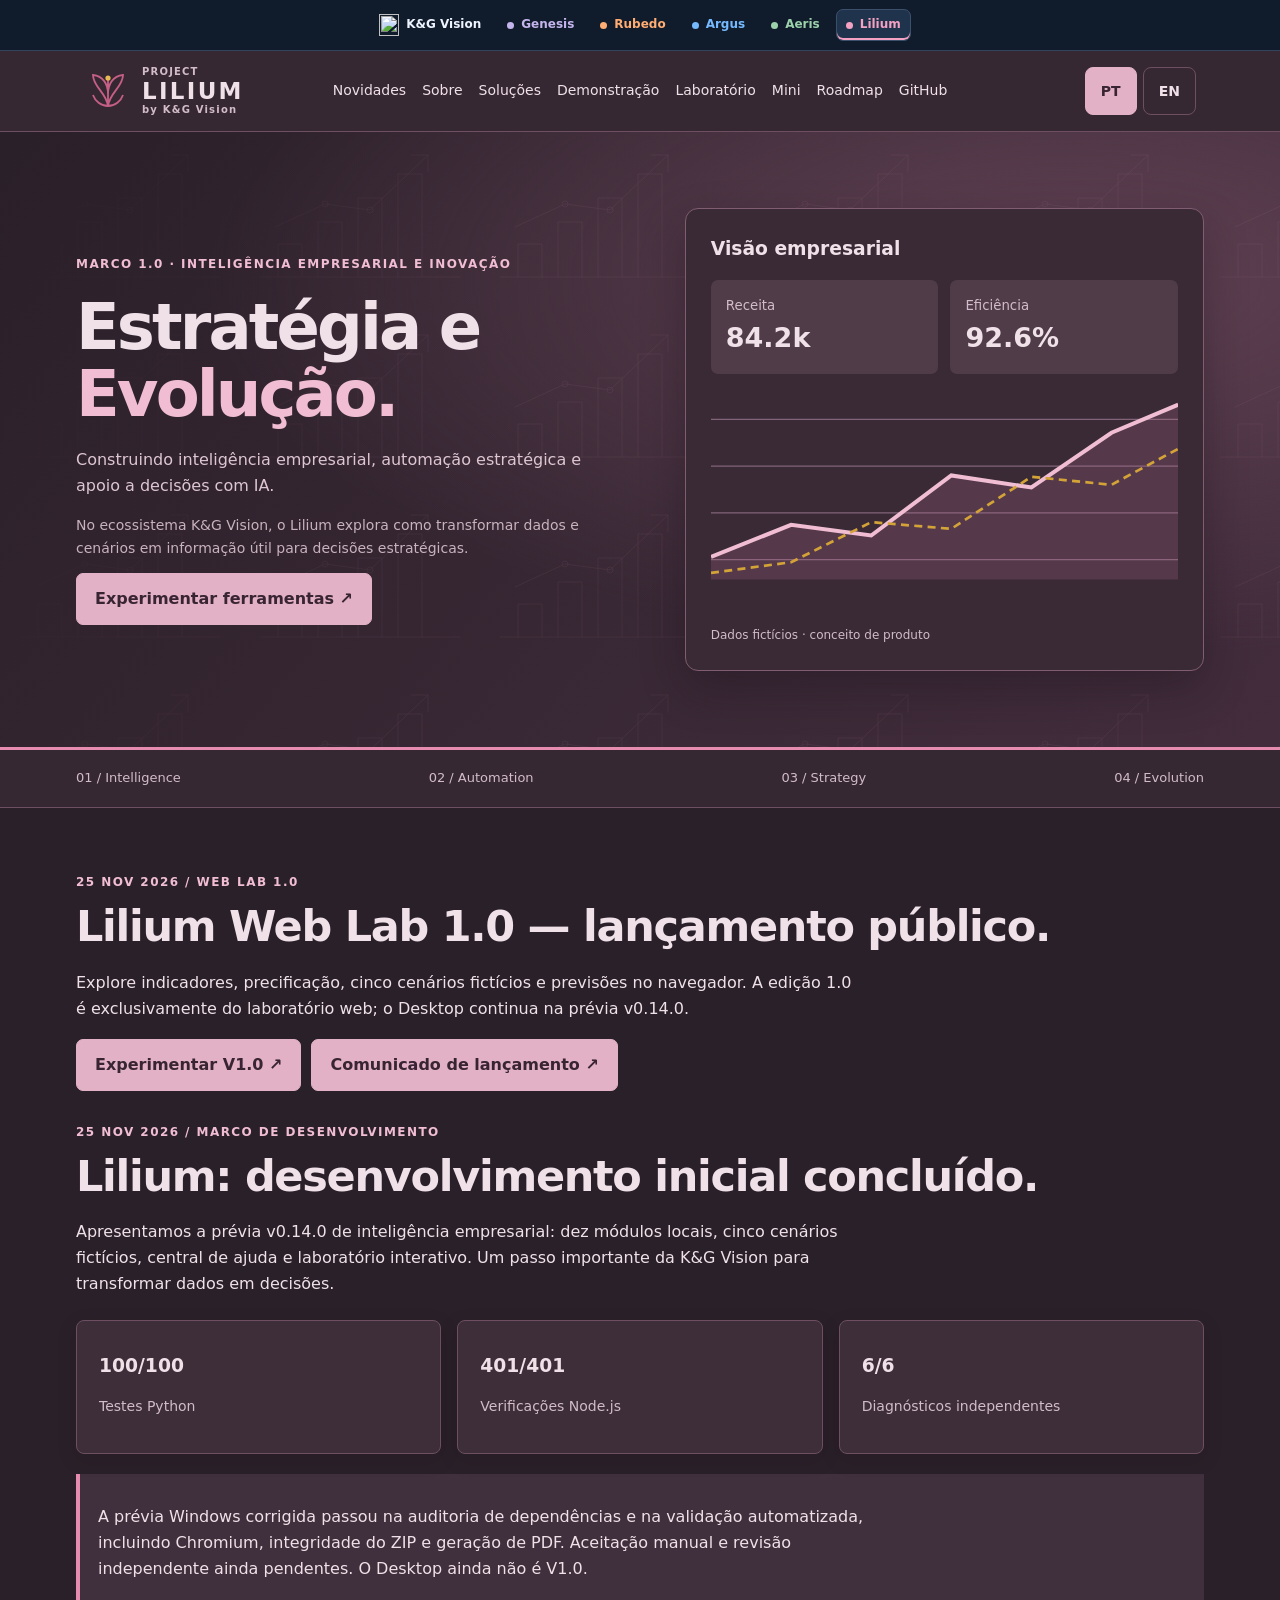
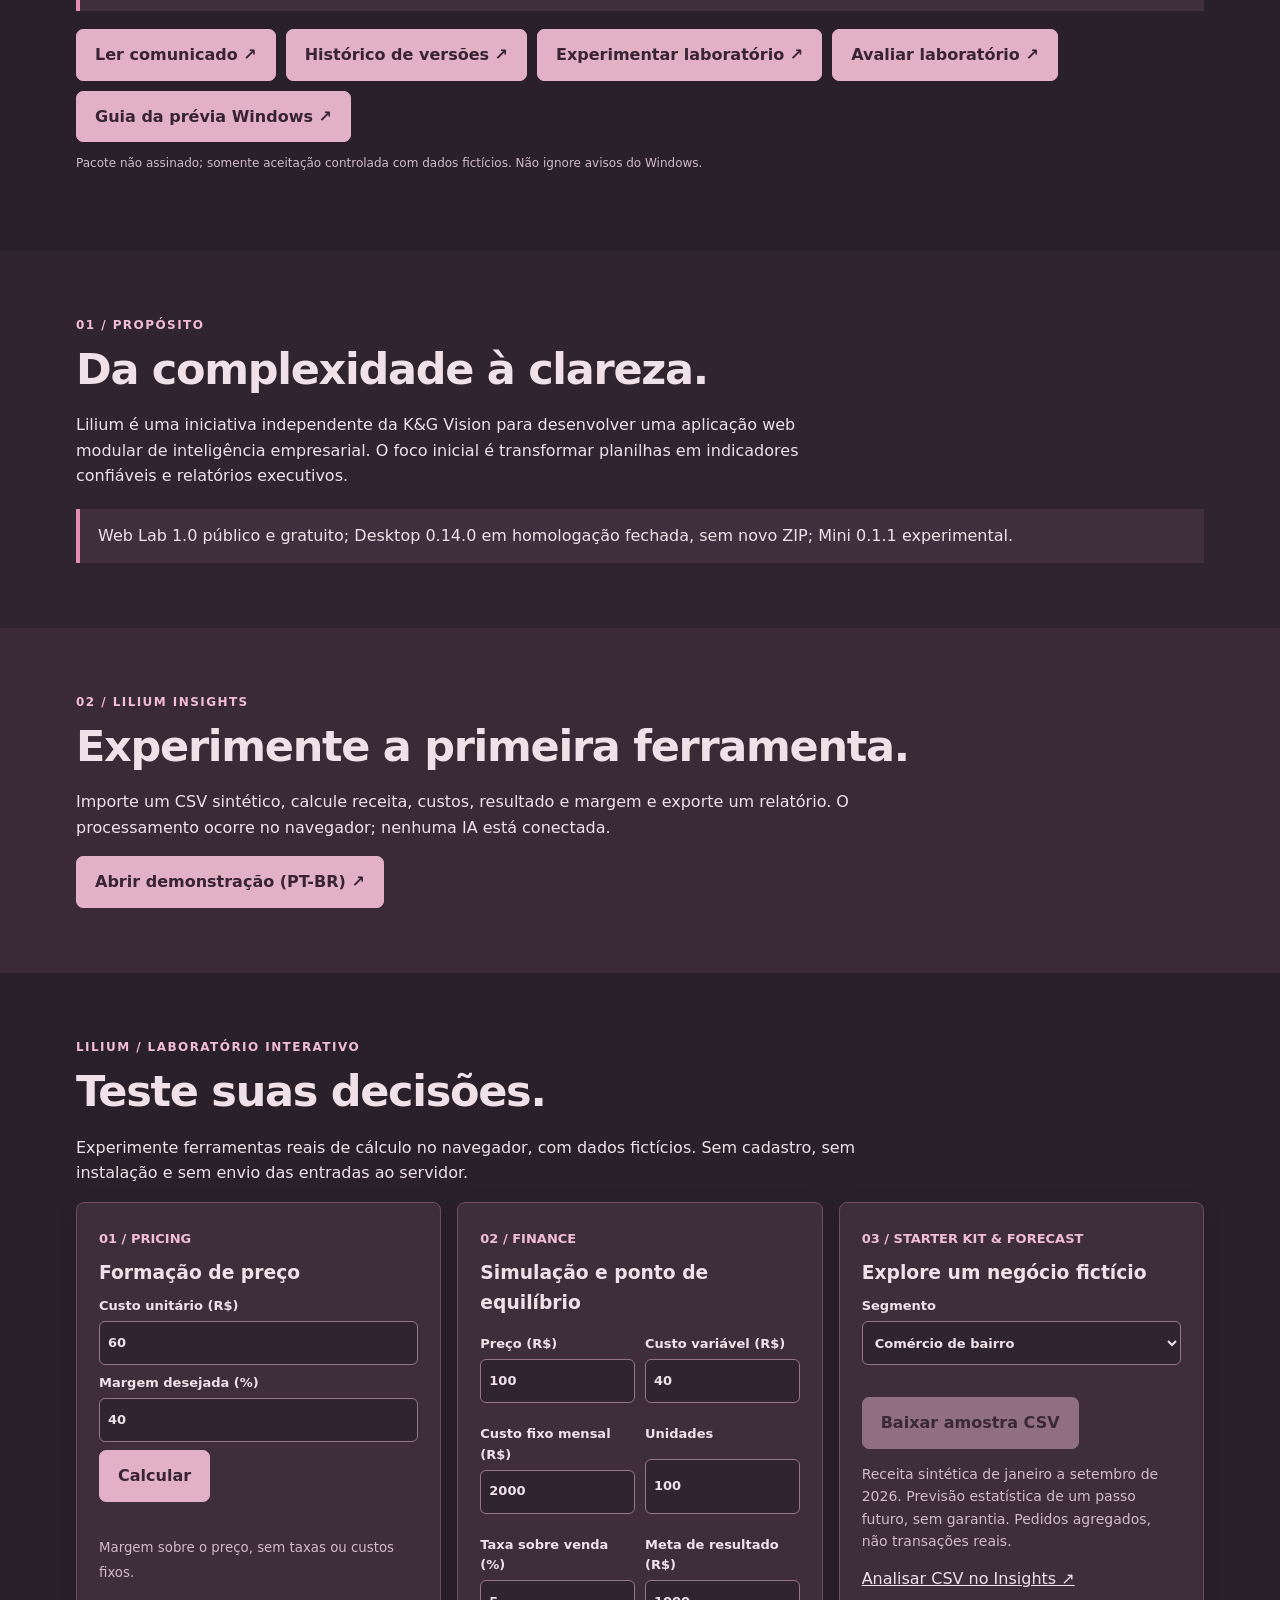
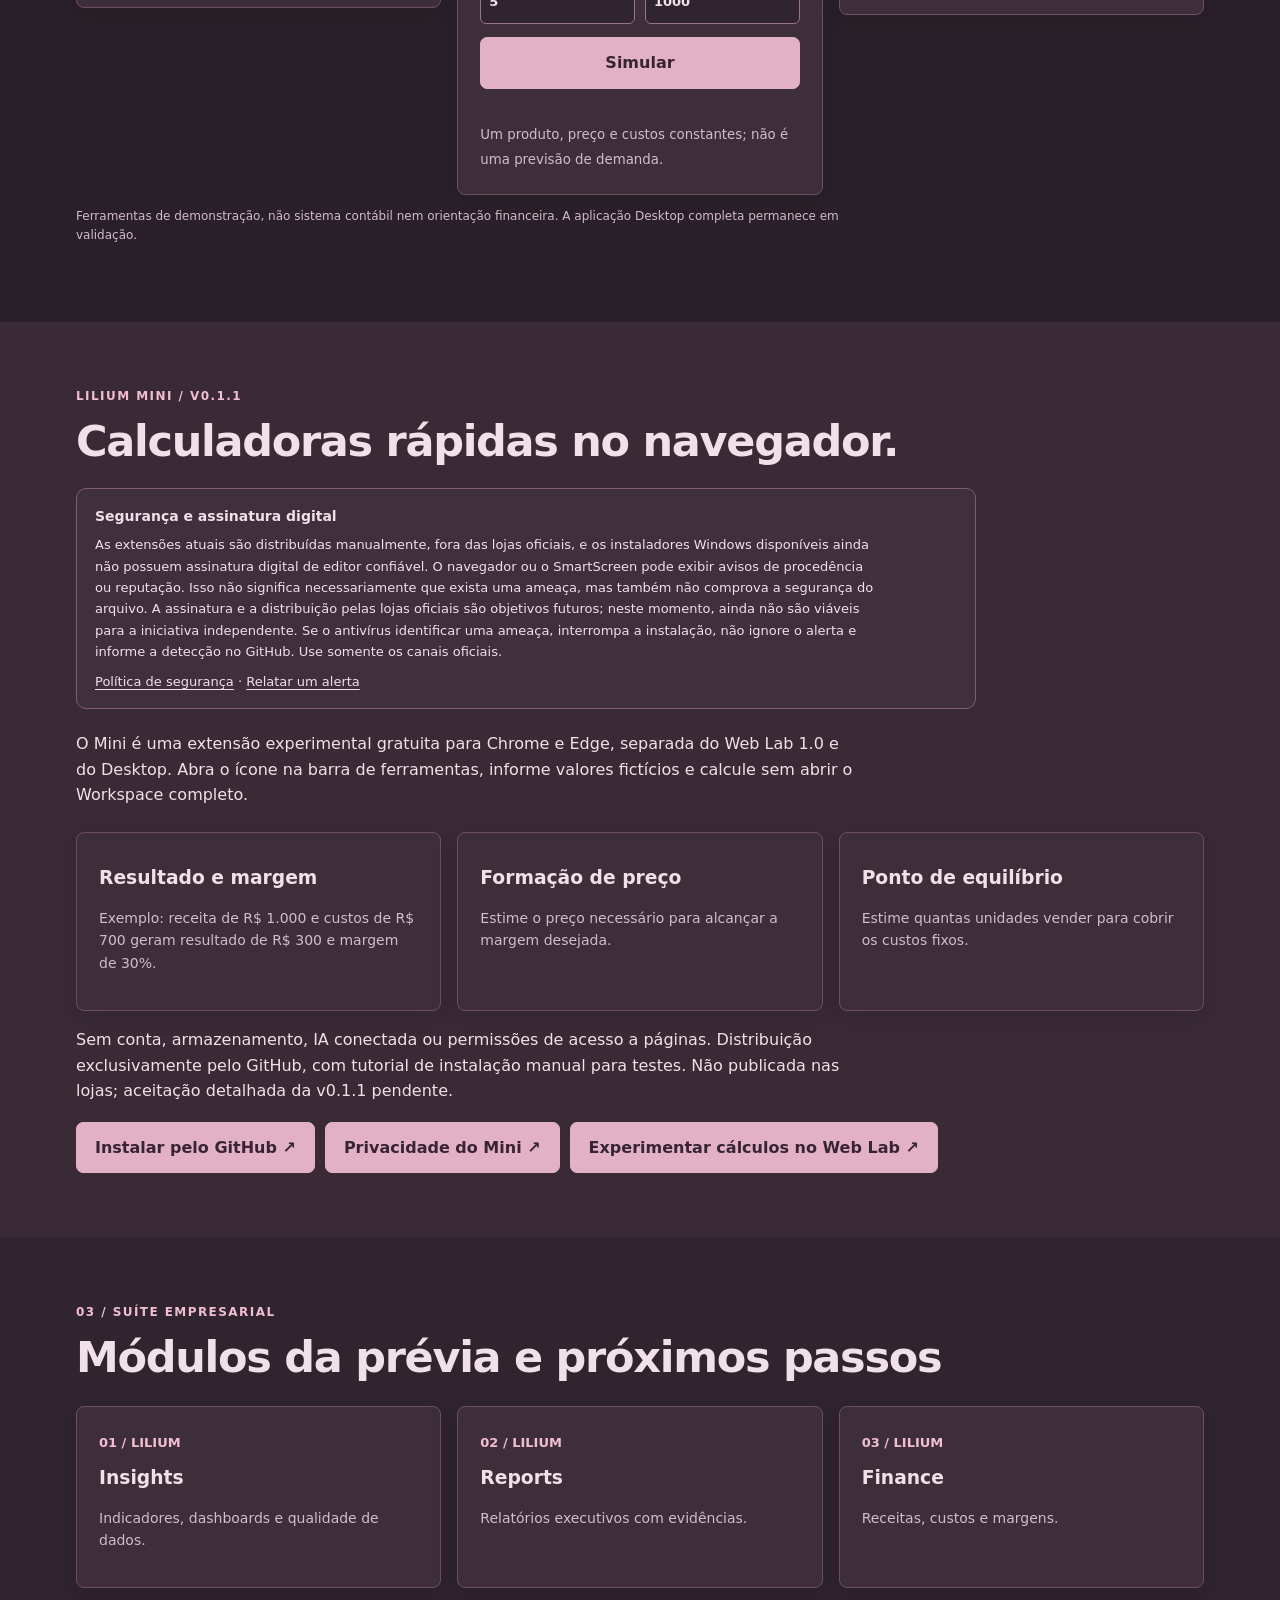
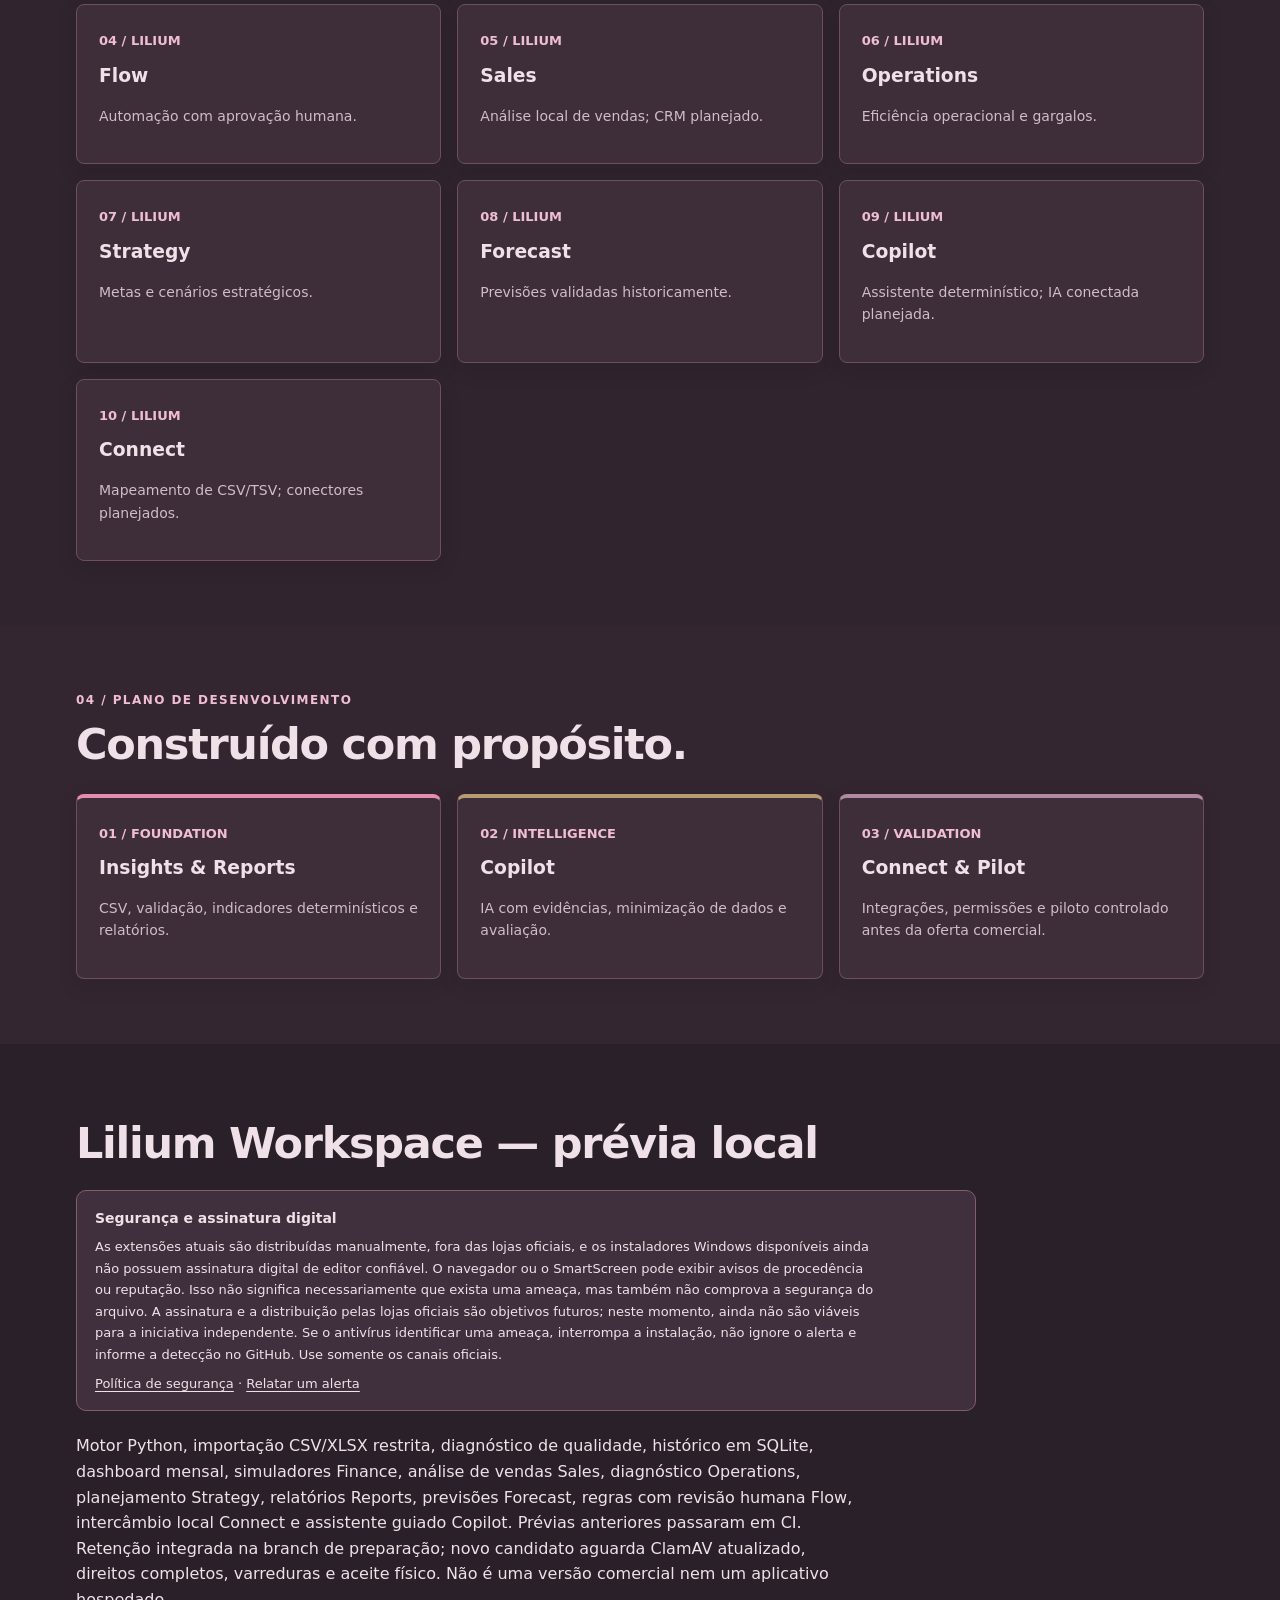
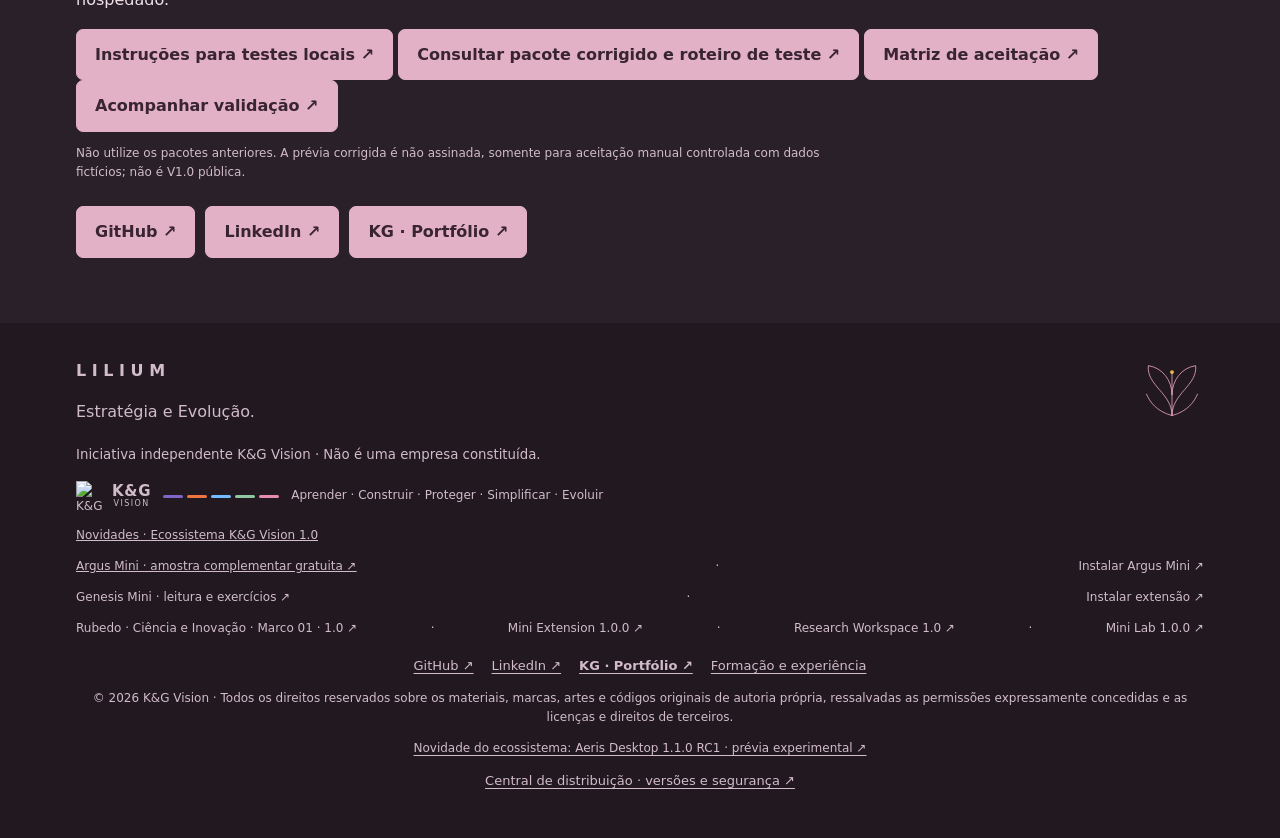
==== commit 1aa06887: "docs: synchronize Lilium closed Desktop acceptance and public Web Lab status" ====
--- a/index.html
+++ b/index.html
@@ -100,10 +100,9 @@
 @media(max-width:1050px){.kg-site-header .kg-mainbar{grid-template-columns:minmax(0,1fr) max-content;gap:8px 16px;padding:12px 24px}.kg-site-header .kg-language{grid-column:2}.kg-site-header nav.kg-local-nav{grid-row:2;grid-column:1/-1;justify-content:flex-start;justify-content:safe center;padding:4px 0}}
 @media(max-width:650px){.kg-site-header .kg-mainbar{padding:12px 18px;gap:8px 12px}.kg-site-header .kg-project-brand>img,.kg-site-header .kg-project-brand>svg{width:40px;height:40px}.kg-site-header .kg-brand-text>strong{font-size:20px}.kg-site-header nav.kg-local-nav{gap:14px}.kg-site-header .kg-language button{min-width:44px;min-height:44px;padding:8px 11px}}
 </style>
-<style id="graal-experience-v1">#graal-skip-link{position:fixed!important;top:8px!important;left:12px!important;transform:translateY(calc(-100% - 20px));z-index:10000!important;background:#101B2B!important;color:#EDF4FF!important;padding:12px 16px!important;border:2px solid #EDF4FF!important;border-radius:6px;text-decoration:underline;max-width:calc(100% - 24px)}#graal-skip-link:focus{transform:none;outline:3px solid #EDF4FF!important;outline-offset:3px}#graal-skip-link:not(:focus){pointer-events:none}</style><style id="lilium-experience-native-controls">@media screen{:root{color-scheme:dark}}</style>
-</head><body><a id="graal-skip-link" class="skip" href="#home" data-pt="Ir ao conteúdo" data-en="Skip to content">Ir ao conteúdo</a><header class="kg-site-header" data-project="lilium" style="--kg-eco-bg:#181A20;--kg-eco-line:#6A4657;--kg-eco-muted:#E8BACB;--kg-eco-active:#3D3039;--kg-head-bg:#FAF9F7;--kg-head-ink:#23252C;--kg-head-muted:#9E4567;--kg-head-line:#E5DFE0;--kg-lang-bg:#C65F85;--kg-lang-ink:#FFFFFF;--kg-focus:#C65F85"><nav class="kg-graal-bar" aria-label="K&amp;G Vision ecosystem"><div class="kg-graal-inner"><a href="https://kgasil.github.io/" style="--graal-accent:#EDF4FF"><img class="kg-graal-shield" src="https://kgasil.github.io/assets/kg-symbol.svg" width="20" height="22" alt="">K&amp;G Vision</a><a href="https://kgasil.github.io/genesis/" style="--graal-accent:#C5B5ED"><i class="kg-graal-dot" aria-hidden="true"></i>Genesis</a><a href="https://kgasil.github.io/rubedo/" style="--graal-accent:#FFAD72"><i class="kg-graal-dot" aria-hidden="true"></i>Rubedo</a><a href="https://kgasil.github.io/argus/" style="--graal-accent:#75BAFF"><i class="kg-graal-dot" aria-hidden="true"></i>Argus</a><a href="https://kgasil.github.io/aeris/" style="--graal-accent:#9BD2AB"><i class="kg-graal-dot" aria-hidden="true"></i>Aeris</a><a href="https://kgasil.github.io/lilium/" aria-current="page" style="--graal-accent:#F4A2C3"><i class="kg-graal-dot" aria-hidden="true"></i>Lilium</a></div></nav><div class="kg-mainbar"><a class="kg-project-brand" href="#home" aria-label="Project Lilium"><svg viewBox="0 0 48 48" aria-hidden="true"><path d="M24 39C22 25 9 20 9 8c10 1 15 9 15 19C24 17 29 9 39 8c0 12-13 17-15 31ZM24 39V13M24 39C17 39 11 34 9 28M24 39C31 39 37 34 39 28" fill="none" stroke="#c65f85" stroke-width="1.8"/><circle cx="24" cy="11" r="2.6" fill="#e8ba53"/></svg><span class="kg-brand-text"><small>PROJECT</small><strong>LILIUM</strong><small>by K&amp;G Vision</small></span></a><nav class="kg-local-nav" aria-label="Navigation"><a href="#novidades" data-pt="Novidades" data-en="News">Novidades</a><a href="#about" data-pt="Sobre" data-en="About">Sobre</a><a href="#solutions" data-pt="Soluções" data-en="Solutions">Soluções</a><a href="demo.html" data-pt="Demonstração" data-en="Demo">Demonstração</a><a href="#lab" data-pt="Laboratório" data-en="Lab">Laboratório</a><a href="#mini">Mini</a><a href="#roadmap">Roadmap</a><a href="https://github.com/Kgasil/lilium">GitHub</a></nav><div class="kg-language" aria-label="Language"><button type="button" id="pt" aria-pressed="true" aria-label="Português (Brasil)">PT</button><button type="button" id="en" aria-pressed="false" aria-label="English">EN</button></div></div></header>
+<style id="graal-experience-v1">#graal-skip-link{position:fixed!important;top:8px!important;left:12px!important;transform:translateY(calc(-100% - 20px));z-index:10000!important;background:#101B2B!important;color:#EDF4FF!important;padding:12px 16px!important;border:2px solid #EDF4FF!important;border-radius:6px;text-decoration:underline;max-width:calc(100% - 24px)}#graal-skip-link:focus{transform:none;outline:3px solid #EDF4FF!important;outline-offset:3px}#graal-skip-link:not(:focus){pointer-events:none}</style></head><body><a id="graal-skip-link" class="skip" href="#home" data-pt="Ir ao conteúdo" data-en="Skip to content">Ir ao conteúdo</a><header class="kg-site-header" data-project="lilium" style="--kg-eco-bg:#181A20;--kg-eco-line:#6A4657;--kg-eco-muted:#E8BACB;--kg-eco-active:#3D3039;--kg-head-bg:#FAF9F7;--kg-head-ink:#23252C;--kg-head-muted:#9E4567;--kg-head-line:#E5DFE0;--kg-lang-bg:#C65F85;--kg-lang-ink:#FFFFFF;--kg-focus:#C65F85"><nav class="kg-graal-bar" aria-label="K&amp;G Vision ecosystem"><div class="kg-graal-inner"><a href="https://kgasil.github.io/" style="--graal-accent:#EDF4FF"><img class="kg-graal-shield" src="https://kgasil.github.io/assets/kg-symbol.svg" width="20" height="22" alt="">K&amp;G Vision</a><a href="https://kgasil.github.io/genesis/" style="--graal-accent:#C5B5ED"><i class="kg-graal-dot" aria-hidden="true"></i>Genesis</a><a href="https://kgasil.github.io/rubedo/" style="--graal-accent:#FFAD72"><i class="kg-graal-dot" aria-hidden="true"></i>Rubedo</a><a href="https://kgasil.github.io/argus/" style="--graal-accent:#75BAFF"><i class="kg-graal-dot" aria-hidden="true"></i>Argus</a><a href="https://kgasil.github.io/aeris/" style="--graal-accent:#9BD2AB"><i class="kg-graal-dot" aria-hidden="true"></i>Aeris</a><a href="https://kgasil.github.io/lilium/" aria-current="page" style="--graal-accent:#F4A2C3"><i class="kg-graal-dot" aria-hidden="true"></i>Lilium</a></div></nav><div class="kg-mainbar"><a class="kg-project-brand" href="#home" aria-label="Project Lilium"><svg viewBox="0 0 48 48" aria-hidden="true"><path d="M24 39C22 25 9 20 9 8c10 1 15 9 15 19C24 17 29 9 39 8c0 12-13 17-15 31ZM24 39V13M24 39C17 39 11 34 9 28M24 39C31 39 37 34 39 28" fill="none" stroke="#c65f85" stroke-width="1.8"/><circle cx="24" cy="11" r="2.6" fill="#e8ba53"/></svg><span class="kg-brand-text"><small>PROJECT</small><strong>LILIUM</strong><small>by K&amp;G Vision</small></span></a><nav class="kg-local-nav" aria-label="Navigation"><a href="#novidades" data-pt="Novidades" data-en="News">Novidades</a><a href="#about" data-pt="Sobre" data-en="About">Sobre</a><a href="#solutions" data-pt="Soluções" data-en="Solutions">Soluções</a><a href="demo.html" data-pt="Demonstração" data-en="Demo">Demonstração</a><a href="#lab" data-pt="Laboratório" data-en="Lab">Laboratório</a><a href="#mini">Mini</a><a href="#roadmap">Roadmap</a><a href="https://github.com/Kgasil/lilium">GitHub</a></nav><div class="kg-language" aria-label="Language"><button type="button" id="pt" aria-pressed="true" aria-label="Português (Brasil)">PT</button><button type="button" id="en" aria-pressed="false" aria-label="English">EN</button></div></div></header>
 <main id="home" tabindex="-1"><section class="hero"><div class="wrap"><div><div class="eyebrow" data-pt="Marco 1.0 · Inteligência Empresarial e Inovação" data-en="1.0 milestone · Business Intelligence &amp; Innovation">Marco 1.0 · Inteligência Empresarial e Inovação</div><h1><span data-pt="Estratégia e" data-en="Strategy &amp;" style="color:inherit">Estratégia e</span> <span data-pt="Evolução." data-en="Evolution.">Evolução.</span></h1><p data-pt="Construindo inteligência empresarial, automação estratégica e apoio a decisões com IA." data-en="Make smarter decisions. Grow with confidence. We are building a business intelligence platform for small businesses, combining data, strategic automation and evidence-based AI.">Construindo inteligência empresarial, automação estratégica e apoio a decisões com IA.</p><p style="font-size:14px;opacity:.88" data-pt="No ecossistema K&amp;G Vision, o Lilium explora como transformar dados e cenários em informação útil para decisões estratégicas." data-en="Within the K&amp;G Vision ecosystem, Lilium explores how to turn data and scenarios into useful information for strategic decisions.">No ecossistema K&amp;G Vision, o Lilium explora como transformar dados e cenários em informação útil para decisões estratégicas.</p><a class="btn" href="#lab" data-pt="Experimentar ferramentas ↗" data-en="Try the tools ↗">Experimentar ferramentas ↗</a></div><div class="panel"><h3 data-pt="Visão empresarial" data-en="Business overview">Visão empresarial</h3><div class="kpis"><div class="kpi"><small data-pt="Receita" data-en="Revenue">Receita</small><strong>84.2k</strong></div><div class="kpi"><small data-pt="Eficiência" data-en="Efficiency">Eficiência</small><strong>92.6%</strong></div></div><svg viewBox="0 0 350 165" role="img" aria-label="Illustrative performance chart"><path d="M0 25H350M0 60H350M0 95H350M0 130H350" stroke="#e5dfe0"/><path d="M0 128L60 104 120 112 180 67 240 76 300 35 350 14V145H0Z" fill="#f4d6e0"/><path d="M0 128L60 104 120 112 180 67 240 76 300 35 350 14" stroke="#c65f85" stroke-width="3" fill="none"/><path d="M0 140L60 132 120 102 180 107 240 68 300 74 350 47" stroke="#d3a338" stroke-width="2" stroke-dasharray="6 4" fill="none"/></svg><div class="caption" data-pt="Dados fictícios · conceito de produto" data-en="Illustrative data · product concept">Dados fictícios · conceito de produto</div></div></div></section><div class="strip"><div class="wrap"><span>01 / Intelligence</span><span>02 / Automation</span><span>03 / Strategy</span><span>04 / Evolution</span></div></div>
-<section id="novidades" class="lab-section"><div class="wrap"><div class="eyebrow">25 NOV 2026 / WEB LAB 1.0</div><h2 data-pt="Lilium Web Lab 1.0 — lançamento público." data-en="Lilium Web Lab 1.0 — public launch.">Lilium Web Lab 1.0 — lançamento público.</h2><p data-pt="Explore indicadores, precificação, cinco cenários fictícios e previsões no navegador. A edição 1.0 é exclusivamente do laboratório web; o Desktop continua na prévia v0.14.0." data-en="Explore metrics, pricing, five synthetic scenarios and forecasts in the browser. Version 1.0 applies only to the web lab; Desktop remains at preview v0.14.0.">Explore indicadores, precificação, cinco cenários fictícios e previsões no navegador. A edição 1.0 é exclusivamente do laboratório web; o Desktop continua na prévia v0.14.0.</p><div style="display:flex;gap:10px;flex-wrap:wrap;margin:18px 0 32px"><a class="btn" href="#lab" data-pt="Experimentar V1.0 ↗" data-en="Try V1.0 ↗">Experimentar V1.0 ↗</a><a class="btn" href="https://github.com/Kgasil/lilium/blob/main/docs/web-lab-v1.0.md" data-pt="Comunicado de lançamento ↗" data-en="Launch announcement ↗">Comunicado de lançamento ↗</a></div><div class="eyebrow" data-pt="25 NOV 2026 / MARCO DE DESENVOLVIMENTO" data-en="25 NOV 2026 / DEVELOPMENT MILESTONE">25 NOV 2026 / MARCO DE DESENVOLVIMENTO</div><h2 data-pt="Lilium: desenvolvimento inicial concluído." data-en="Lilium: initial development complete.">Lilium: desenvolvimento inicial concluído.</h2><p data-pt="Apresentamos a prévia v0.14.0 de inteligência empresarial: dez módulos locais, cinco cenários fictícios, central de ajuda e laboratório interativo. Um passo importante da K&amp;G Vision para transformar dados em decisões." data-en="Introducing the v0.14.0 business intelligence preview: ten local modules, five synthetic scenarios, offline help and an interactive lab. A K&amp;G Vision milestone in turning data into decisions.">Apresentamos a prévia v0.14.0 de inteligência empresarial: dez módulos locais, cinco cenários fictícios, central de ajuda e laboratório interativo. Um passo importante da K&amp;G Vision para transformar dados em decisões.</p><div class="cards"><article class="card"><h3>100/100</h3><p data-pt="Testes Python" data-en="Python tests">Testes Python</p></article><article class="card"><h3>401/401</h3><p data-pt="Verificações Node.js" data-en="Node.js checks">Verificações Node.js</p></article><article class="card"><h3>6/6</h3><p data-pt="Diagnósticos independentes" data-en="Independent diagnostics">Diagnósticos independentes</p></article></div><div class="status"><p data-pt="A prévia Windows corrigida passou na auditoria de dependências e na validação automatizada, incluindo Chromium, integridade do ZIP e geração de PDF. Aceitação manual e revisão independente ainda pendentes. O Desktop ainda não é V1.0." data-en="The remediated Windows preview passed dependency review and automated validation, including Chromium, ZIP integrity and PDF generation. Manual acceptance and independent review remain pending. Desktop is not V1.0 yet.">A prévia Windows corrigida passou na auditoria de dependências e na validação automatizada, incluindo Chromium, integridade do ZIP e geração de PDF. Aceitação manual e revisão independente ainda pendentes. O Desktop ainda não é V1.0.</p></div><div style="display:flex;gap:10px;flex-wrap:wrap;margin-top:18px"><a class="btn" href="https://github.com/Kgasil/lilium/blob/main/docs/milestone-2026-11-25.md" data-pt="Ler comunicado ↗" data-en="Read announcement ↗">Ler comunicado ↗</a><a class="btn" href="https://github.com/Kgasil/lilium/blob/main/CHANGELOG.md" data-pt="Histórico de versões ↗" data-en="Changelog ↗">Histórico de versões ↗</a><a class="btn" href="#lab" data-pt="Experimentar laboratório ↗" data-en="Try the lab ↗">Experimentar laboratório ↗</a><a class="btn" href="https://github.com/Kgasil/lilium/issues/new?template=web-lab-feedback.md" data-pt="Avaliar laboratório ↗" data-en="Give lab feedback ↗">Avaliar laboratório ↗</a><a class="btn" href="https://github.com/Kgasil/lilium/blob/main/docs/clean-machine-validation.md" data-pt="Guia da prévia Windows ↗" data-en="Windows preview guide ↗">Guia da prévia Windows ↗</a></div><p class="caption" data-pt="Pacote não assinado; somente aceitação controlada com dados fictícios. Não ignore avisos do Windows." data-en="Unsigned package; controlled acceptance with synthetic data only. Do not bypass Windows warnings.">Pacote não assinado; somente aceitação controlada com dados fictícios. Não ignore avisos do Windows.</p></div></section><section id="about"><div class="wrap"><div class="eyebrow" data-pt="01 / Propósito" data-en="01 / Purpose">01 / Propósito</div><h2 data-pt="Da complexidade à clareza." data-en="Complexity into clarity.">Da complexidade à clareza.</h2><p data-pt="Lilium é uma iniciativa independente da K&amp;G Vision para desenvolver uma aplicação web modular de inteligência empresarial. O foco inicial é transformar planilhas em indicadores confiáveis e relatórios executivos." data-en="Lilium is an independent K&amp;G Vision initiative developing a modular business intelligence web application. The initial focus is turning spreadsheets into reliable metrics and executive reports.">Lilium é uma iniciativa independente da K&amp;G Vision para desenvolver uma aplicação web modular de inteligência empresarial. O foco inicial é transformar planilhas em indicadores confiáveis e relatórios executivos.</p><div class="status" data-pt="Web Lab 1.0 público; Desktop v0.14.0 em prévia controlada; Mini v0.1.1 experimental." data-en="Public Web Lab 1.0; Desktop v0.14.0 controlled preview; experimental Mini v0.1.1.">Web Lab 1.0 público; Desktop v0.14.0 em prévia controlada; Mini v0.1.1 experimental.</div></div></section>
-<section id="prototype" style="background:#fff"><div class="wrap"><div class="eyebrow">02 / Lilium Insights</div><h2 data-pt="Experimente a primeira ferramenta." data-en="Try the first tool.">Experimente a primeira ferramenta.</h2><p data-pt="Importe um CSV sintético, calcule receita, custos, resultado e margem e exporte um relatório. O processamento ocorre no navegador; nenhuma IA está conectada." data-en="Import a synthetic CSV, calculate revenue, costs, result and margin, and export a report. Processing runs in your browser; no AI is connected.">Importe um CSV sintético, calcule receita, custos, resultado e margem e exporte um relatório. O processamento ocorre no navegador; nenhuma IA está conectada.</p><a class="btn" href="demo.html" data-pt="Abrir demonstração (PT-BR) ↗" data-en="Open demo (PT-BR) ↗">Abrir demonstração (PT-BR) ↗</a></div></section><section id="lab" class="lab-section"><div class="wrap"><div class="eyebrow" data-pt="LILIUM / LABORATÓRIO INTERATIVO" data-en="LILIUM / INTERACTIVE LAB">LILIUM / LABORATÓRIO INTERATIVO</div><h2 data-pt="Teste suas decisões." data-en="Put your decisions to the test.">Teste suas decisões.</h2><p data-pt="Experimente ferramentas reais de cálculo no navegador, com dados fictícios. Sem cadastro, sem instalação e sem envio das entradas ao servidor." data-en="Explore working browser-based calculators with synthetic data. No sign-up, installation or submission of inputs to a server.">Experimente ferramentas reais de cálculo no navegador, com dados fictícios. Sem cadastro, sem instalação e sem envio das entradas ao servidor.</p><div class="lab-grid"><article class="card lab-card"><b>01 / PRICING</b><h3 data-pt="Formação de preço" data-en="Margin-based pricing">Formação de preço</h3><form id="lab-price-form" novalidate><label for="lab-price-cost"><span data-pt="Custo unitário (R$)" data-en="Unit cost (BRL)">Custo unitário (R$)</span><input id="lab-price-cost" inputmode="decimal" value="60" maxlength="12" required></label><label for="lab-price-margin"><span data-pt="Margem desejada (%)" data-en="Target margin (%)">Margem desejada (%)</span><input id="lab-price-margin" inputmode="decimal" value="40" maxlength="12" required></label><button type="submit" class="btn" data-pt="Calcular" data-en="Calculate">Calcular</button></form><p id="lab-price-error" role="status" class="lab-error"></p><dl id="lab-price-result" class="lab-results" aria-live="polite"></dl><small data-pt="Margem sobre o preço, sem taxas ou custos fixos." data-en="Margin on price, excluding fees and fixed costs.">Margem sobre o preço, sem taxas ou custos fixos.</small></article><article class="card lab-card"><b>02 / FINANCE</b><h3 data-pt="Simulação e ponto de equilíbrio" data-en="Scenario &amp; break-even">Simulação e ponto de equilíbrio</h3><form id="lab-monthly-form" class="lab-input-grid" novalidate><label for="lab-monthly-price"><span data-pt="Preço (R$)" data-en="Price (BRL)">Preço (R$)</span><input id="lab-monthly-price" inputmode="decimal" value="100" maxlength="12" required></label><label for="lab-monthly-variable"><span data-pt="Custo variável (R$)" data-en="Variable cost (BRL)">Custo variável (R$)</span><input id="lab-monthly-variable" inputmode="decimal" value="40" maxlength="12" required></label><label for="lab-monthly-fixed"><span data-pt="Custo fixo mensal (R$)" data-en="Monthly fixed cost (BRL)">Custo fixo mensal (R$)</span><input id="lab-monthly-fixed" inputmode="decimal" value="2000" maxlength="12" required></label><label for="lab-monthly-quantity"><span data-pt="Unidades" data-en="Units">Unidades</span><input id="lab-monthly-quantity" inputmode="decimal" value="100" maxlength="12" required></label><label for="lab-monthly-fee"><span data-pt="Taxa sobre venda (%)" data-en="Sales fee (%)">Taxa sobre venda (%)</span><input id="lab-monthly-fee" inputmode="decimal" value="5" maxlength="12" required></label><label for="lab-monthly-target"><span data-pt="Meta de resultado (R$)" data-en="Target result (BRL)">Meta de resultado (R$)</span><input id="lab-monthly-target" inputmode="decimal" value="1000" maxlength="12" required></label><button type="submit" class="btn" data-pt="Simular" data-en="Simulate">Simular</button></form><p id="lab-monthly-error" role="status" class="lab-error"></p><dl id="lab-monthly-result" class="lab-results" aria-live="polite"></dl><small data-pt="Um produto, preço e custos constantes; não é uma previsão de demanda." data-en="Single product with constant price and costs; not a demand forecast.">Um produto, preço e custos constantes; não é uma previsão de demanda.</small></article><article class="card lab-card"><b>03 / STARTER KIT &amp; FORECAST</b><h3 data-pt="Explore um negócio fictício" data-en="Explore a synthetic business">Explore um negócio fictício</h3><label for="lab-scenario"><span data-pt="Segmento" data-en="Business type">Segmento</span><select id="lab-scenario"><option value="retail" data-pt="Comércio de bairro" data-en="Local retail">Comércio de bairro</option><option value="services" data-pt="Prestação de serviços" data-en="Services">Prestação de serviços</option><option value="industry" data-pt="Pequena indústria" data-en="Small manufacturing">Pequena indústria</option><option value="restaurant" data-pt="Restaurante" data-en="Restaurant">Restaurante</option><option value="ecommerce" data-pt="Loja virtual" data-en="E-commerce">Loja virtual</option></select></label><dl id="lab-scenario-result" class="lab-results" aria-live="polite"></dl><button id="lab-download" type="button" class="btn" disabled data-pt="Baixar amostra CSV" data-en="Download sample CSV">Baixar amostra CSV</button><button id="lab-package" type="button" class="btn" disabled data-pt="Baixar pacote Connect (JSON)" data-en="Download Connect package (JSON)">Baixar pacote Connect (JSON)</button><p data-pt="Arquivo fictício para importar manualmente no Lilium Desktop → Connect. Nenhum envio automático." data-en="Synthetic file for manual import into Lilium Desktop → Connect. No automatic transfer.">Arquivo fictício para importar manualmente no Lilium Desktop → Connect. Nenhum envio automático.</p><p data-pt="Receita sintética de janeiro a setembro de 2026. Previsão estatística de um passo futuro, sem garantia. Pedidos agregados, não transações reais." data-en="Synthetic revenue from January to September 2026. One-step-ahead statistical estimate, not guaranteed. Aggregate orders, not real transactions.">Receita sintética de janeiro a setembro de 2026. Previsão estatística de um passo futuro, sem garantia. Pedidos agregados, não transações reais.</p><a href="demo.html"><span data-pt="Analisar CSV no Insights ↗" data-en="Analyze CSV in Insights ↗">Analisar CSV no Insights ↗</span></a></article></div><p class="caption" data-pt="Ferramentas de demonstração, não sistema contábil nem orientação financeira. A aplicação Desktop completa permanece em validação." data-en="Demonstration tools, not accounting software or financial advice. The full Desktop application remains under validation.">Ferramentas de demonstração, não sistema contábil nem orientação financeira. A aplicação Desktop completa permanece em validação.</p><noscript><p data-pt="Ative JavaScript para executar os cálculos." data-en="Enable JavaScript to run calculations.">Ative JavaScript para executar os cálculos.</p></noscript></div></section><section id="mini" style="background:#f0eae9"><div class="wrap"><div class="eyebrow">LILIUM MINI / v0.1.1</div><h2 data-pt="Calculadoras rápidas no navegador." data-en="Quick calculators in your browser.">Calculadoras rápidas no navegador.</h2><aside class="kg-distribution-notice" role="note" style="margin:22px 0;padding:16px 18px;border:1px solid currentColor;border-radius:10px;font-size:13px;line-height:1.65;max-width:900px;overflow-wrap:anywhere"><strong style="display:block;margin-bottom:6px;font-size:14px" data-pt="Segurança e assinatura digital" data-en="Security and digital signing">Segurança e assinatura digital</strong><p style="margin:0 0 8px" data-pt="As extensões atuais são distribuídas manualmente, fora das lojas oficiais, e os instaladores Windows disponíveis ainda não possuem assinatura digital de editor confiável. O navegador ou o SmartScreen pode exibir avisos de procedência ou reputação. Isso não significa necessariamente que exista uma ameaça, mas também não comprova a segurança do arquivo. A assinatura e a distribuição pelas lojas oficiais são objetivos futuros; neste momento, ainda não são viáveis para a iniciativa independente. Se o antivírus identificar uma ameaça, interrompa a instalação, não ignore o alerta e informe a detecção no GitHub. Use somente os canais oficiais." data-en="Current extensions are distributed manually outside official stores, and available Windows installers do not yet have a trusted publisher digital signature. The browser or SmartScreen may show origin or reputation warnings. This does not necessarily indicate a threat, but it does not establish file safety either. Signing and official store distribution are future goals and are not currently feasible for this independent initiative. If antivirus software detects a threat, stop installation, do not bypass the warning, and report the detection on GitHub. Use official channels only.">As extensões atuais são distribuídas manualmente, fora das lojas oficiais, e os instaladores Windows disponíveis ainda não possuem assinatura digital de editor confiável. O navegador ou o SmartScreen pode exibir avisos de procedência ou reputação. Isso não significa necessariamente que exista uma ameaça, mas também não comprova a segurança do arquivo. A assinatura e a distribuição pelas lojas oficiais são objetivos futuros; neste momento, ainda não são viáveis para a iniciativa independente. Se o antivírus identificar uma ameaça, interrompa a instalação, não ignore o alerta e informe a detecção no GitHub. Use somente os canais oficiais.</p><a href="https://github.com/Kgasil/lilium/blob/main/SECURITY.md" style="color:inherit;text-decoration:underline;text-underline-offset:3px" data-pt="Política de segurança" data-en="Security policy">Política de segurança</a> · <a href="https://github.com/Kgasil/lilium/issues" style="color:inherit;text-decoration:underline;text-underline-offset:3px" data-pt="Relatar um alerta" data-en="Report a warning">Relatar um alerta</a></aside><p data-pt="O Mini é uma extensão experimental gratuita para Chrome e Edge, separada do Web Lab 1.0 e do Desktop. Abra o ícone na barra de ferramentas, informe valores fictícios e calcule sem abrir o Workspace completo." data-en="Mini is a free experimental Chrome and Edge extension, separate from Web Lab 1.0 and Desktop. Open its toolbar icon, enter synthetic values and calculate without opening the full Workspace.">O Mini é uma extensão experimental gratuita para Chrome e Edge, separada do Web Lab 1.0 e do Desktop. Abra o ícone na barra de ferramentas, informe valores fictícios e calcule sem abrir o Workspace completo.</p><div class="cards"><article class="card"><h3 data-pt="Resultado e margem" data-en="Result and margin">Resultado e margem</h3><p data-pt="Exemplo: receita de R$ 1.000 e custos de R$ 700 geram resultado de R$ 300 e margem de 30%." data-en="Example: BRL 1,000 revenue and BRL 700 costs yield BRL 300 result and 30% margin.">Exemplo: receita de R$ 1.000 e custos de R$ 700 geram resultado de R$ 300 e margem de 30%.</p></article><article class="card"><h3 data-pt="Formação de preço" data-en="Pricing">Formação de preço</h3><p data-pt="Estime o preço necessário para alcançar a margem desejada." data-en="Estimate the price needed to achieve a target margin.">Estime o preço necessário para alcançar a margem desejada.</p></article><article class="card"><h3 data-pt="Ponto de equilíbrio" data-en="Break-even">Ponto de equilíbrio</h3><p data-pt="Estime quantas unidades vender para cobrir os custos fixos." data-en="Estimate how many units must be sold to cover fixed costs.">Estime quantas unidades vender para cobrir os custos fixos.</p></article></div><p data-pt="Sem conta, armazenamento, IA conectada ou permissões de acesso a páginas. Distribuição exclusivamente pelo GitHub, com tutorial de instalação manual para testes. Não publicada nas lojas; aceitação detalhada da v0.1.1 pendente." data-en="No account, storage, connected AI or page access permissions. GitHub-only distribution with a manual installation tutorial for testing. Not published in stores; detailed v0.1.1 acceptance pending.">Sem conta, armazenamento, IA conectada ou permissões de acesso a páginas. Distribuição exclusivamente pelo GitHub, com tutorial de instalação manual para testes. Não publicada nas lojas; aceitação detalhada da v0.1.1 pendente.</p><div style="display:flex;gap:10px;flex-wrap:wrap;margin-top:18px"><a class="btn" href="https://github.com/Kgasil/lilium/blob/main/extension/README.md" data-pt="Instalar pelo GitHub ↗" data-en="Install via GitHub ↗">Instalar pelo GitHub ↗</a><a class="btn" href="mini-privacy.html" data-pt="Privacidade do Mini ↗" data-en="Mini privacy ↗">Privacidade do Mini ↗</a><a class="btn" href="#lab" data-pt="Experimentar cálculos no Web Lab ↗" data-en="Try calculations in Web Lab ↗">Experimentar cálculos no Web Lab ↗</a></div></div></section><section id="solutions"><div class="wrap"><div class="eyebrow" data-pt="03 / Suíte Empresarial" data-en="03 / Business Suite">03 / Suíte Empresarial</div><h2 data-pt="Módulos da prévia e próximos passos" data-en="Preview modules & future direction">Módulos da prévia e próximos passos</h2><div class="cards">
+<section id="novidades" class="lab-section"><div class="wrap"><div class="eyebrow">25 NOV 2026 / WEB LAB 1.0</div><h2 data-pt="Lilium Web Lab 1.0 — lançamento público." data-en="Lilium Web Lab 1.0 — public launch.">Lilium Web Lab 1.0 — lançamento público.</h2><p data-pt="Explore indicadores, precificação, cinco cenários fictícios e previsões no navegador. A edição 1.0 é exclusivamente do laboratório web; o Desktop continua na prévia v0.14.0." data-en="Explore metrics, pricing, five synthetic scenarios and forecasts in the browser. Version 1.0 applies only to the web lab; Desktop remains at preview v0.14.0.">Explore indicadores, precificação, cinco cenários fictícios e previsões no navegador. A edição 1.0 é exclusivamente do laboratório web; o Desktop continua na prévia v0.14.0.</p><div style="display:flex;gap:10px;flex-wrap:wrap;margin:18px 0 32px"><a class="btn" href="#lab" data-pt="Experimentar V1.0 ↗" data-en="Try V1.0 ↗">Experimentar V1.0 ↗</a><a class="btn" href="https://github.com/Kgasil/lilium/blob/main/docs/web-lab-v1.0.md" data-pt="Comunicado de lançamento ↗" data-en="Launch announcement ↗">Comunicado de lançamento ↗</a></div><div class="eyebrow" data-pt="25 NOV 2026 / MARCO DE DESENVOLVIMENTO" data-en="25 NOV 2026 / DEVELOPMENT MILESTONE">25 NOV 2026 / MARCO DE DESENVOLVIMENTO</div><h2 data-pt="Lilium: desenvolvimento inicial concluído." data-en="Lilium: initial development complete.">Lilium: desenvolvimento inicial concluído.</h2><p data-pt="Apresentamos a prévia v0.14.0 de inteligência empresarial: dez módulos locais, cinco cenários fictícios, central de ajuda e laboratório interativo. Um passo importante da K&amp;G Vision para transformar dados em decisões." data-en="Introducing the v0.14.0 business intelligence preview: ten local modules, five synthetic scenarios, offline help and an interactive lab. A K&amp;G Vision milestone in turning data into decisions.">Apresentamos a prévia v0.14.0 de inteligência empresarial: dez módulos locais, cinco cenários fictícios, central de ajuda e laboratório interativo. Um passo importante da K&amp;G Vision para transformar dados em decisões.</p><div class="cards"><article class="card"><h3>100/100</h3><p data-pt="Testes Python" data-en="Python tests">Testes Python</p></article><article class="card"><h3>401/401</h3><p data-pt="Verificações Node.js" data-en="Node.js checks">Verificações Node.js</p></article><article class="card"><h3>6/6</h3><p data-pt="Diagnósticos independentes" data-en="Independent diagnostics">Diagnósticos independentes</p></article></div><div class="status"><p data-pt="A prévia Windows corrigida passou na auditoria de dependências e na validação automatizada, incluindo Chromium, integridade do ZIP e geração de PDF. Aceitação manual e revisão independente ainda pendentes. O Desktop ainda não é V1.0." data-en="The remediated Windows preview passed dependency review and automated validation, including Chromium, ZIP integrity and PDF generation. Manual acceptance and independent review remain pending. Desktop is not V1.0 yet.">A prévia Windows corrigida passou na auditoria de dependências e na validação automatizada, incluindo Chromium, integridade do ZIP e geração de PDF. Aceitação manual e revisão independente ainda pendentes. O Desktop ainda não é V1.0.</p></div><div style="display:flex;gap:10px;flex-wrap:wrap;margin-top:18px"><a class="btn" href="https://github.com/Kgasil/lilium/blob/main/docs/milestone-2026-11-25.md" data-pt="Ler comunicado ↗" data-en="Read announcement ↗">Ler comunicado ↗</a><a class="btn" href="https://github.com/Kgasil/lilium/blob/main/CHANGELOG.md" data-pt="Histórico de versões ↗" data-en="Changelog ↗">Histórico de versões ↗</a><a class="btn" href="#lab" data-pt="Experimentar laboratório ↗" data-en="Try the lab ↗">Experimentar laboratório ↗</a><a class="btn" href="https://github.com/Kgasil/lilium/issues/new?template=web-lab-feedback.md" data-pt="Avaliar laboratório ↗" data-en="Give lab feedback ↗">Avaliar laboratório ↗</a><a class="btn" href="https://github.com/Kgasil/lilium/blob/main/docs/clean-machine-validation.md" data-pt="Guia da prévia Windows ↗" data-en="Windows preview guide ↗">Guia da prévia Windows ↗</a></div><p class="caption" data-pt="Pacote não assinado; somente aceitação controlada com dados fictícios. Não ignore avisos do Windows." data-en="Unsigned package; controlled acceptance with synthetic data only. Do not bypass Windows warnings.">Pacote não assinado; somente aceitação controlada com dados fictícios. Não ignore avisos do Windows.</p></div></section><section id="about"><div class="wrap"><div class="eyebrow" data-pt="01 / Propósito" data-en="01 / Purpose">01 / Propósito</div><h2 data-pt="Da complexidade à clareza." data-en="Complexity into clarity.">Da complexidade à clareza.</h2><p data-pt="Lilium é uma iniciativa independente da K&amp;G Vision para desenvolver uma aplicação web modular de inteligência empresarial. O foco inicial é transformar planilhas em indicadores confiáveis e relatórios executivos." data-en="Lilium is an independent K&amp;G Vision initiative developing a modular business intelligence web application. The initial focus is turning spreadsheets into reliable metrics and executive reports.">Lilium é uma iniciativa independente da K&amp;G Vision para desenvolver uma aplicação web modular de inteligência empresarial. O foco inicial é transformar planilhas em indicadores confiáveis e relatórios executivos.</p><div class="status" data-pt="Web Lab 1.0 público e gratuito; Desktop 0.14.0 em homologação fechada, sem novo ZIP; Mini 0.1.1 experimental." data-en="Free public Web Lab 1.0; Desktop 0.14.0 in closed acceptance, no new ZIP; experimental Mini 0.1.1.">Web Lab 1.0 público e gratuito; Desktop 0.14.0 em homologação fechada, sem novo ZIP; Mini 0.1.1 experimental.</div></div></section>
+<section id="prototype" style="background:#fff"><div class="wrap"><div class="eyebrow">02 / Lilium Insights</div><h2 data-pt="Experimente a primeira ferramenta." data-en="Try the first tool.">Experimente a primeira ferramenta.</h2><p data-pt="Importe um CSV sintético, calcule receita, custos, resultado e margem e exporte um relatório. O processamento ocorre no navegador; nenhuma IA está conectada." data-en="Import a synthetic CSV, calculate revenue, costs, result and margin, and export a report. Processing runs in your browser; no AI is connected.">Importe um CSV sintético, calcule receita, custos, resultado e margem e exporte um relatório. O processamento ocorre no navegador; nenhuma IA está conectada.</p><a class="btn" href="demo.html" data-pt="Abrir demonstração (PT-BR) ↗" data-en="Open demo (PT-BR) ↗">Abrir demonstração (PT-BR) ↗</a></div></section><section id="lab" class="lab-section"><div class="wrap"><div class="eyebrow" data-pt="LILIUM / LABORATÓRIO INTERATIVO" data-en="LILIUM / INTERACTIVE LAB">LILIUM / LABORATÓRIO INTERATIVO</div><h2 data-pt="Teste suas decisões." data-en="Put your decisions to the test.">Teste suas decisões.</h2><p data-pt="Experimente ferramentas reais de cálculo no navegador, com dados fictícios. Sem cadastro, sem instalação e sem envio das entradas ao servidor." data-en="Explore working browser-based calculators with synthetic data. No sign-up, installation or submission of inputs to a server.">Experimente ferramentas reais de cálculo no navegador, com dados fictícios. Sem cadastro, sem instalação e sem envio das entradas ao servidor.</p><div class="lab-grid"><article class="card lab-card"><b>01 / PRICING</b><h3 data-pt="Formação de preço" data-en="Margin-based pricing">Formação de preço</h3><form id="lab-price-form" novalidate><label for="lab-price-cost"><span data-pt="Custo unitário (R$)" data-en="Unit cost (BRL)">Custo unitário (R$)</span><input id="lab-price-cost" inputmode="decimal" value="60" maxlength="12" required></label><label for="lab-price-margin"><span data-pt="Margem desejada (%)" data-en="Target margin (%)">Margem desejada (%)</span><input id="lab-price-margin" inputmode="decimal" value="40" maxlength="12" required></label><button type="submit" class="btn" data-pt="Calcular" data-en="Calculate">Calcular</button></form><p id="lab-price-error" role="status" class="lab-error"></p><dl id="lab-price-result" class="lab-results" aria-live="polite"></dl><small data-pt="Margem sobre o preço, sem taxas ou custos fixos." data-en="Margin on price, excluding fees and fixed costs.">Margem sobre o preço, sem taxas ou custos fixos.</small></article><article class="card lab-card"><b>02 / FINANCE</b><h3 data-pt="Simulação e ponto de equilíbrio" data-en="Scenario &amp; break-even">Simulação e ponto de equilíbrio</h3><form id="lab-monthly-form" class="lab-input-grid" novalidate><label for="lab-monthly-price"><span data-pt="Preço (R$)" data-en="Price (BRL)">Preço (R$)</span><input id="lab-monthly-price" inputmode="decimal" value="100" maxlength="12" required></label><label for="lab-monthly-variable"><span data-pt="Custo variável (R$)" data-en="Variable cost (BRL)">Custo variável (R$)</span><input id="lab-monthly-variable" inputmode="decimal" value="40" maxlength="12" required></label><label for="lab-monthly-fixed"><span data-pt="Custo fixo mensal (R$)" data-en="Monthly fixed cost (BRL)">Custo fixo mensal (R$)</span><input id="lab-monthly-fixed" inputmode="decimal" value="2000" maxlength="12" required></label><label for="lab-monthly-quantity"><span data-pt="Unidades" data-en="Units">Unidades</span><input id="lab-monthly-quantity" inputmode="decimal" value="100" maxlength="12" required></label><label for="lab-monthly-fee"><span data-pt="Taxa sobre venda (%)" data-en="Sales fee (%)">Taxa sobre venda (%)</span><input id="lab-monthly-fee" inputmode="decimal" value="5" maxlength="12" required></label><label for="lab-monthly-target"><span data-pt="Meta de resultado (R$)" data-en="Target result (BRL)">Meta de resultado (R$)</span><input id="lab-monthly-target" inputmode="decimal" value="1000" maxlength="12" required></label><button type="submit" class="btn" data-pt="Simular" data-en="Simulate">Simular</button></form><p id="lab-monthly-error" role="status" class="lab-error"></p><dl id="lab-monthly-result" class="lab-results" aria-live="polite"></dl><small data-pt="Um produto, preço e custos constantes; não é uma previsão de demanda." data-en="Single product with constant price and costs; not a demand forecast.">Um produto, preço e custos constantes; não é uma previsão de demanda.</small></article><article class="card lab-card"><b>03 / STARTER KIT &amp; FORECAST</b><h3 data-pt="Explore um negócio fictício" data-en="Explore a synthetic business">Explore um negócio fictício</h3><label for="lab-scenario"><span data-pt="Segmento" data-en="Business type">Segmento</span><select id="lab-scenario"><option value="retail" data-pt="Comércio de bairro" data-en="Local retail">Comércio de bairro</option><option value="services" data-pt="Prestação de serviços" data-en="Services">Prestação de serviços</option><option value="industry" data-pt="Pequena indústria" data-en="Small manufacturing">Pequena indústria</option><option value="restaurant" data-pt="Restaurante" data-en="Restaurant">Restaurante</option><option value="ecommerce" data-pt="Loja virtual" data-en="E-commerce">Loja virtual</option></select></label><dl id="lab-scenario-result" class="lab-results" aria-live="polite"></dl><button id="lab-download" type="button" class="btn" disabled data-pt="Baixar amostra CSV" data-en="Download sample CSV">Baixar amostra CSV</button><p data-pt="Receita sintética de janeiro a setembro de 2026. Previsão estatística de um passo futuro, sem garantia. Pedidos agregados, não transações reais." data-en="Synthetic revenue from January to September 2026. One-step-ahead statistical estimate, not guaranteed. Aggregate orders, not real transactions.">Receita sintética de janeiro a setembro de 2026. Previsão estatística de um passo futuro, sem garantia. Pedidos agregados, não transações reais.</p><a href="demo.html"><span data-pt="Analisar CSV no Insights ↗" data-en="Analyze CSV in Insights ↗">Analisar CSV no Insights ↗</span></a></article></div><p class="caption" data-pt="Ferramentas de demonstração, não sistema contábil nem orientação financeira. A aplicação Desktop completa permanece em validação." data-en="Demonstration tools, not accounting software or financial advice. The full Desktop application remains under validation.">Ferramentas de demonstração, não sistema contábil nem orientação financeira. A aplicação Desktop completa permanece em validação.</p><noscript><p data-pt="Ative JavaScript para executar os cálculos." data-en="Enable JavaScript to run calculations.">Ative JavaScript para executar os cálculos.</p></noscript></div></section><section id="mini" style="background:#f0eae9"><div class="wrap"><div class="eyebrow">LILIUM MINI / v0.1.1</div><h2 data-pt="Calculadoras rápidas no navegador." data-en="Quick calculators in your browser.">Calculadoras rápidas no navegador.</h2><aside class="kg-distribution-notice" role="note" style="margin:22px 0;padding:16px 18px;border:1px solid currentColor;border-radius:10px;font-size:13px;line-height:1.65;max-width:900px;overflow-wrap:anywhere"><strong style="display:block;margin-bottom:6px;font-size:14px" data-pt="Segurança e assinatura digital" data-en="Security and digital signing">Segurança e assinatura digital</strong><p style="margin:0 0 8px" data-pt="As extensões atuais são distribuídas manualmente, fora das lojas oficiais, e os instaladores Windows disponíveis ainda não possuem assinatura digital de editor confiável. O navegador ou o SmartScreen pode exibir avisos de procedência ou reputação. Isso não significa necessariamente que exista uma ameaça, mas também não comprova a segurança do arquivo. A assinatura e a distribuição pelas lojas oficiais são objetivos futuros; neste momento, ainda não são viáveis para a iniciativa independente. Se o antivírus identificar uma ameaça, interrompa a instalação, não ignore o alerta e informe a detecção no GitHub. Use somente os canais oficiais." data-en="Current extensions are distributed manually outside official stores, and available Windows installers do not yet have a trusted publisher digital signature. The browser or SmartScreen may show origin or reputation warnings. This does not necessarily indicate a threat, but it does not establish file safety either. Signing and official store distribution are future goals and are not currently feasible for this independent initiative. If antivirus software detects a threat, stop installation, do not bypass the warning, and report the detection on GitHub. Use official channels only.">As extensões atuais são distribuídas manualmente, fora das lojas oficiais, e os instaladores Windows disponíveis ainda não possuem assinatura digital de editor confiável. O navegador ou o SmartScreen pode exibir avisos de procedência ou reputação. Isso não significa necessariamente que exista uma ameaça, mas também não comprova a segurança do arquivo. A assinatura e a distribuição pelas lojas oficiais são objetivos futuros; neste momento, ainda não são viáveis para a iniciativa independente. Se o antivírus identificar uma ameaça, interrompa a instalação, não ignore o alerta e informe a detecção no GitHub. Use somente os canais oficiais.</p><a href="https://github.com/Kgasil/lilium/blob/main/SECURITY.md" style="color:inherit;text-decoration:underline;text-underline-offset:3px" data-pt="Política de segurança" data-en="Security policy">Política de segurança</a> · <a href="https://github.com/Kgasil/lilium/issues" style="color:inherit;text-decoration:underline;text-underline-offset:3px" data-pt="Relatar um alerta" data-en="Report a warning">Relatar um alerta</a></aside><p data-pt="O Mini é uma extensão experimental gratuita para Chrome e Edge, separada do Web Lab 1.0 e do Desktop. Abra o ícone na barra de ferramentas, informe valores fictícios e calcule sem abrir o Workspace completo." data-en="Mini is a free experimental Chrome and Edge extension, separate from Web Lab 1.0 and Desktop. Open its toolbar icon, enter synthetic values and calculate without opening the full Workspace.">O Mini é uma extensão experimental gratuita para Chrome e Edge, separada do Web Lab 1.0 e do Desktop. Abra o ícone na barra de ferramentas, informe valores fictícios e calcule sem abrir o Workspace completo.</p><div class="cards"><article class="card"><h3 data-pt="Resultado e margem" data-en="Result and margin">Resultado e margem</h3><p data-pt="Exemplo: receita de R$ 1.000 e custos de R$ 700 geram resultado de R$ 300 e margem de 30%." data-en="Example: BRL 1,000 revenue and BRL 700 costs yield BRL 300 result and 30% margin.">Exemplo: receita de R$ 1.000 e custos de R$ 700 geram resultado de R$ 300 e margem de 30%.</p></article><article class="card"><h3 data-pt="Formação de preço" data-en="Pricing">Formação de preço</h3><p data-pt="Estime o preço necessário para alcançar a margem desejada." data-en="Estimate the price needed to achieve a target margin.">Estime o preço necessário para alcançar a margem desejada.</p></article><article class="card"><h3 data-pt="Ponto de equilíbrio" data-en="Break-even">Ponto de equilíbrio</h3><p data-pt="Estime quantas unidades vender para cobrir os custos fixos." data-en="Estimate how many units must be sold to cover fixed costs.">Estime quantas unidades vender para cobrir os custos fixos.</p></article></div><p data-pt="Sem conta, armazenamento, IA conectada ou permissões de acesso a páginas. Distribuição exclusivamente pelo GitHub, com tutorial de instalação manual para testes. Não publicada nas lojas; aceitação detalhada da v0.1.1 pendente." data-en="No account, storage, connected AI or page access permissions. GitHub-only distribution with a manual installation tutorial for testing. Not published in stores; detailed v0.1.1 acceptance pending.">Sem conta, armazenamento, IA conectada ou permissões de acesso a páginas. Distribuição exclusivamente pelo GitHub, com tutorial de instalação manual para testes. Não publicada nas lojas; aceitação detalhada da v0.1.1 pendente.</p><div style="display:flex;gap:10px;flex-wrap:wrap;margin-top:18px"><a class="btn" href="https://github.com/Kgasil/lilium/blob/main/extension/README.md" data-pt="Instalar pelo GitHub ↗" data-en="Install via GitHub ↗">Instalar pelo GitHub ↗</a><a class="btn" href="mini-privacy.html" data-pt="Privacidade do Mini ↗" data-en="Mini privacy ↗">Privacidade do Mini ↗</a><a class="btn" href="#lab" data-pt="Experimentar cálculos no Web Lab ↗" data-en="Try calculations in Web Lab ↗">Experimentar cálculos no Web Lab ↗</a></div></div></section><section id="solutions"><div class="wrap"><div class="eyebrow" data-pt="03 / Suíte Empresarial" data-en="03 / Business Suite">03 / Suíte Empresarial</div><h2 data-pt="Módulos da prévia e próximos passos" data-en="Preview modules & future direction">Módulos da prévia e próximos passos</h2><div class="cards">
 <article class="card"><b>01 / LILIUM</b><h3>Insights</h3><p data-pt="Indicadores, dashboards e qualidade de dados." data-en="Metrics, dashboards and data quality.">Indicadores, dashboards e qualidade de dados.</p></article><article class="card"><b>02 / LILIUM</b><h3>Reports</h3><p data-pt="Relatórios executivos com evidências." data-en="Evidence-backed executive reporting.">Relatórios executivos com evidências.</p></article><article class="card"><b>03 / LILIUM</b><h3>Finance</h3><p data-pt="Receitas, custos e margens." data-en="Revenue, costs and margins.">Receitas, custos e margens.</p></article><article class="card"><b>04 / LILIUM</b><h3>Flow</h3><p data-pt="Automação com aprovação humana." data-en="Human-approved automation.">Automação com aprovação humana.</p></article><article class="card"><b>05 / LILIUM</b><h3>Sales</h3><p data-pt="Análise local de vendas; CRM planejado." data-en="Local sales analytics; CRM planned.">Análise local de vendas; CRM planejado.</p></article><article class="card"><b>06 / LILIUM</b><h3>Operations</h3><p data-pt="Eficiência operacional e gargalos." data-en="Operational efficiency and bottlenecks.">Eficiência operacional e gargalos.</p></article><article class="card"><b>07 / LILIUM</b><h3>Strategy</h3><p data-pt="Metas e cenários estratégicos." data-en="Goals and strategic scenarios.">Metas e cenários estratégicos.</p></article><article class="card"><b>08 / LILIUM</b><h3>Forecast</h3><p data-pt="Previsões validadas historicamente." data-en="Historically validated forecasting.">Previsões validadas historicamente.</p></article><article class="card"><b>09 / LILIUM</b><h3>Copilot</h3><p data-pt="Assistente determinístico; IA conectada planejada." data-en="Deterministic assistant; connected AI planned.">Assistente determinístico; IA conectada planejada.</p></article><article class="card"><b>10 / LILIUM</b><h3>Connect</h3><p data-pt="Mapeamento de CSV/TSV; conectores planejados." data-en="CSV/TSV mapping; connectors planned.">Mapeamento de CSV/TSV; conectores planejados.</p></article>
-</div></div></section><section class="roadmap" id="roadmap"><div class="wrap"><div class="eyebrow" data-pt="04 / Plano de Desenvolvimento" data-en="04 / Roadmap">04 / Plano de Desenvolvimento</div><h2 data-pt="Construído com propósito." data-en="Built with purpose.">Construído com propósito.</h2><div class="cards"><article class="card"><b>01 / FOUNDATION</b><h3>Insights &amp; Reports</h3><p data-pt="CSV, validação, indicadores determinísticos e relatórios." data-en="CSV, validation, deterministic metrics and reports.">CSV, validação, indicadores determinísticos e relatórios.</p></article><article class="card"><b>02 / INTELLIGENCE</b><h3>Copilot</h3><p data-pt="IA com evidências, minimização de dados e avaliação." data-en="Evidence-grounded AI, data minimization and evaluation.">IA com evidências, minimização de dados e avaliação.</p></article><article class="card"><b>03 / VALIDATION</b><h3>Connect &amp; Pilot</h3><p data-pt="Integrações, permissões e piloto controlado antes da oferta comercial." data-en="Integrations, permissions and controlled pilot before commercial offering.">Integrações, permissões e piloto controlado antes da oferta comercial.</p></article></div></div></section><section id="workspace"><div class="wrap"><h2 data-pt="Lilium Workspace — prévia local" data-en="Lilium Workspace — local preview">Lilium Workspace — prévia local</h2><aside class="kg-distribution-notice" role="note" style="margin:22px 0;padding:16px 18px;border:1px solid currentColor;border-radius:10px;font-size:13px;line-height:1.65;max-width:900px;overflow-wrap:anywhere"><strong style="display:block;margin-bottom:6px;font-size:14px" data-pt="Segurança e assinatura digital" data-en="Security and digital signing">Segurança e assinatura digital</strong><p style="margin:0 0 8px" data-pt="As extensões atuais são distribuídas manualmente, fora das lojas oficiais, e os instaladores Windows disponíveis ainda não possuem assinatura digital de editor confiável. O navegador ou o SmartScreen pode exibir avisos de procedência ou reputação. Isso não significa necessariamente que exista uma ameaça, mas também não comprova a segurança do arquivo. A assinatura e a distribuição pelas lojas oficiais são objetivos futuros; neste momento, ainda não são viáveis para a iniciativa independente. Se o antivírus identificar uma ameaça, interrompa a instalação, não ignore o alerta e informe a detecção no GitHub. Use somente os canais oficiais." data-en="Current extensions are distributed manually outside official stores, and available Windows installers do not yet have a trusted publisher digital signature. The browser or SmartScreen may show origin or reputation warnings. This does not necessarily indicate a threat, but it does not establish file safety either. Signing and official store distribution are future goals and are not currently feasible for this independent initiative. If antivirus software detects a threat, stop installation, do not bypass the warning, and report the detection on GitHub. Use official channels only.">As extensões atuais são distribuídas manualmente, fora das lojas oficiais, e os instaladores Windows disponíveis ainda não possuem assinatura digital de editor confiável. O navegador ou o SmartScreen pode exibir avisos de procedência ou reputação. Isso não significa necessariamente que exista uma ameaça, mas também não comprova a segurança do arquivo. A assinatura e a distribuição pelas lojas oficiais são objetivos futuros; neste momento, ainda não são viáveis para a iniciativa independente. Se o antivírus identificar uma ameaça, interrompa a instalação, não ignore o alerta e informe a detecção no GitHub. Use somente os canais oficiais.</p><a href="https://github.com/Kgasil/lilium/blob/main/SECURITY.md" style="color:inherit;text-decoration:underline;text-underline-offset:3px" data-pt="Política de segurança" data-en="Security policy">Política de segurança</a> · <a href="https://github.com/Kgasil/lilium/issues" style="color:inherit;text-decoration:underline;text-underline-offset:3px" data-pt="Relatar um alerta" data-en="Report a warning">Relatar um alerta</a></aside><p data-pt="Motor Python, importação CSV/XLSX restrita, diagnóstico de qualidade, histórico em SQLite, dashboard mensal, simuladores Finance, análise de vendas Sales, diagnóstico Operations, planejamento Strategy, relatórios Reports, previsões Forecast, regras com revisão humana Flow, intercâmbio local Connect e assistente guiado Copilot. Prévia Windows v0.14.0 corrigida passou na auditoria e nos testes automatizados; aceitação manual em máquina limpa pendente. Não é uma versão comercial nem um aplicativo hospedado." data-en="Python analytics engine, restricted CSV/XLSX import, data quality diagnostics, optional SQLite history, monthly dashboard, Finance scenario tools, Sales analytics, Operations diagnostics, Strategy planning, executive Reports, Forecast baselines, human-reviewed Flow rules, local Connect interchange and guided Copilot assistant. Remediated Windows v0.14.0 preview passed dependency audit and automated tests; clean-machine acceptance pending. Not a commercial release or hosted application.">Motor Python, importação CSV/XLSX restrita, diagnóstico de qualidade, histórico em SQLite, dashboard mensal, simuladores Finance, análise de vendas Sales, diagnóstico Operations, planejamento Strategy, relatórios Reports, previsões Forecast, regras com revisão humana Flow, intercâmbio local Connect e assistente guiado Copilot. Prévia Windows v0.14.0 corrigida passou na auditoria e nos testes automatizados; aceitação manual em máquina limpa pendente. Não é uma versão comercial nem um aplicativo hospedado.</p><a class="btn" href="https://github.com/Kgasil/lilium/blob/main/desktop/README.md" data-pt="Instruções para testes locais ↗" data-en="Local test instructions ↗">Instruções para testes locais ↗</a> <a class="btn" href="https://github.com/Kgasil/lilium/blob/main/docs/clean-machine-validation.md" data-pt="Consultar pacote corrigido e roteiro de teste ↗" data-en="View remediated candidate and test guide ↗">Consultar pacote corrigido e roteiro de teste ↗</a> <a class="btn" href="https://github.com/Kgasil/lilium/blob/main/docs/manual-acceptance-matrix.md" data-pt="Matriz de aceitação ↗" data-en="Acceptance matrix ↗">Matriz de aceitação ↗</a> <a class="btn" href="https://github.com/Kgasil/lilium/issues/1" data-pt="Acompanhar validação ↗" data-en="Track acceptance ↗">Acompanhar validação ↗</a><p class="caption" data-pt="Não utilize os pacotes anteriores. A prévia corrigida é não assinada, somente para aceitação manual controlada com dados fictícios; não é V1.0 pública." data-en="Do not use previous packages. The remediated unsigned preview is for controlled manual acceptance with synthetic data only; not a public V1.0.">Não utilize os pacotes anteriores. A prévia corrigida é não assinada, somente para aceitação manual controlada com dados fictícios; não é V1.0 pública.</p><div class="actions kg-final-social" style="display:flex;align-items:center;flex-wrap:wrap;gap:10px;margin-top:24px"><a class="btn" href="https://github.com/Kgasil/lilium">GitHub ↗</a><a class="btn" href="https://www.linkedin.com/in/kaio-gabriel-da-silva">LinkedIn ↗</a><a class="btn" href="https://kgasil.github.io/portfolio/" data-pt="KG · Portfólio ↗" data-en="KG · Portfolio ↗">KG · Portfólio ↗</a></div></div></section></main><footer><div class="wrap"><div><strong>L I L I U M</strong><p data-pt="Estratégia e Evolução." data-en="Strategy &amp; Evolution.">Estratégia e Evolução.</p><small data-pt="Iniciativa independente K&amp;G Vision · Não é uma empresa constituída." data-en="Independent K&amp;G Vision initiative · Not an incorporated company.">Iniciativa independente K&amp;G Vision · Não é uma empresa constituída.</small></div><svg viewBox="0 0 100 100" aria-hidden="true"><path d="M50 90C50 55 10 43 13 12 35 15 50 35 50 58 50 35 65 15 87 12 90 43 50 55 50 90ZM50 90V23M50 90C25 83 15 68 10 56M50 90C75 83 85 68 90 56" stroke="#e8a4be" stroke-width="1.3" fill="none"/><circle cx="50" cy="22" r="3" fill="#e8ba53"/></svg></div><div class="wrap"><div style="display:flex;align-items:center;gap:12px;flex-wrap:wrap;margin-top:14px;font-size:12px"><a class="kg-footer-brand" href="https://kgasil.github.io/" style="display:inline-flex;align-items:center;gap:8px;color:inherit;text-decoration:none;flex-shrink:0" aria-label="K&amp;G Vision"><img src="https://kgasil.github.io/assets/kg-symbol.svg?v=graal-01" width="28" height="31" alt="K&amp;G Vision"><span class="kg-footer-wordmark" aria-label="K&amp;G Vision"><b>K&amp;G</b><small>VISION</small></span></a><span class="kg-footer-colors" aria-hidden="true" style="display:inline-flex;gap:4px;flex-shrink:0;align-items:center"><i style="display:block;width:20px;height:3px;border-radius:2px;background:#8064C7"></i><i style="display:block;width:20px;height:3px;border-radius:2px;background:#EE7441"></i><i style="display:block;width:20px;height:3px;border-radius:2px;background:#75BAFF"></i><i style="display:block;width:20px;height:3px;border-radius:2px;background:#8FC7A3"></i><i style="display:block;width:20px;height:3px;border-radius:2px;background:#E78CB1"></i></span><span data-pt="Aprender · Construir · Proteger · Simplificar · Evoluir" data-en="Learn · Build · Protect · Simplify · Evolve">Aprender · Construir · Proteger · Simplificar · Evoluir</span></div></div><div class="wrap" style="margin-top:14px;font-size:12px"><a href="https://kgasil.github.io/#novidades" style="color:inherit;text-decoration:underline" data-pt="Novidades · Ecossistema K&amp;G Vision 1.0" data-en="News · K&amp;G Vision ecosystem 1.0">Novidades · Ecossistema K&amp;G Vision 1.0</a></div><div class="wrap" style="margin-top:12px;font-size:12px"><a href="https://kgasil.github.io/argus/mini/" style="color:inherit;text-decoration:underline" data-pt="Argus Mini · amostra complementar gratuita ↗" data-en="Argus Mini · free complementary sample ↗">Argus Mini · amostra complementar gratuita ↗</a><span aria-hidden="true"> · </span><a href="https://kgasil.github.io/argus/#instalar-extensao" data-pt="Instalar Argus Mini ↗" data-en="Install Argus Mini ↗">Instalar Argus Mini ↗</a></div><div class="wrap" style="margin-top:12px;font-size:12px"><a href="https://kgasil.github.io/genesis/mini/" data-pt="Genesis Mini · leitura e exercícios ↗" data-en="Genesis Mini · reading and exercises ↗">Genesis Mini · leitura e exercícios ↗</a> <span aria-hidden="true"> · </span> <a href="https://kgasil.github.io/genesis/#instalar-extensao" data-pt="Instalar extensão ↗" data-en="Install extension ↗">Instalar extensão ↗</a></div><div class="wrap" style="margin-top:12px;font-size:12px"><a href="https://kgasil.github.io/rubedo/" data-pt="Rubedo · Ciência e Inovação · Marco 01 · 1.0 ↗" data-en="Rubedo · Science &amp; Innovation · Milestone 01 · 1.0 ↗">Rubedo · Ciência e Inovação · Marco 01 · 1.0 ↗</a> · <a href="https://kgasil.github.io/rubedo/#instalar" data-pt="Mini Extension 1.0.0 ↗" data-en="Mini Extension 1.0.0 ↗">Mini Extension 1.0.0 ↗</a> · <a href="https://kgasil.github.io/rubedo/research/" data-pt="Research Workspace 1.0 ↗" data-en="Research Workspace 1.0 ↗">Research Workspace 1.0 ↗</a> · <a href="https://kgasil.github.io/rubedo/mini/" data-pt="Mini Lab 1.0.0 ↗" data-en="Mini Lab 1.0.0 ↗">Mini Lab 1.0.0 ↗</a></div><!-- kg-personal-portfolio-v1 --><div class="kg-author-links" style="display:flex;justify-content:center;align-items:center;flex-wrap:wrap;gap:8px 18px;margin:18px auto 0;padding:0 16px;font-size:13px;line-height:1.6;text-align:center"><a href="https://github.com/Kgasil/lilium" style="color:inherit;text-decoration:underline;text-underline-offset:3px">GitHub ↗</a><a href="https://www.linkedin.com/in/kaio-gabriel-da-silva" style="color:inherit;text-decoration:underline;text-underline-offset:3px">LinkedIn ↗</a><a href="https://kgasil.github.io/portfolio/" style="color:inherit;font-weight:700;text-decoration:underline;text-underline-offset:3px" data-pt="KG · Portfólio ↗" data-en="KG · Portfolio ↗">KG · Portfólio ↗</a><!-- kg-current-training --><a href="https://kgasil.github.io/portfolio/resume.html" style="color:inherit;text-decoration:underline;text-underline-offset:3px" data-pt="Formação e experiência" data-en="Education and experience">Formação e experiência</a></div><p class="kg-copyright-notice" style="margin:12px auto 0;padding:0 16px;max-width:1160px;text-align:center;font-size:12px;line-height:1.6" data-pt="© 2026 K&amp;G Vision · Todos os direitos reservados sobre os materiais, marcas, artes e códigos originais de autoria própria, ressalvadas as permissões expressamente concedidas e as licenças e direitos de terceiros." data-en="© 2026 K&amp;G Vision · All rights reserved in original authored materials, brands, artwork and code, subject to expressly granted permissions and third-party rights and licenses.">© 2026 K&amp;G Vision · Todos os direitos reservados sobre os materiais, marcas, artes e códigos originais de autoria própria, ressalvadas as permissões expressamente concedidas e as licenças e direitos de terceiros.</p><p id="kg-aeris-preview-news" style="margin:12px auto 0;padding:0 16px;max-width:1160px;text-align:center;font-size:12px;line-height:1.6"><a href="https://kgasil.github.io/aeris/#instalacao" style="color:inherit;text-decoration:underline;text-underline-offset:3px" data-pt="Novidade do ecossistema: Aeris Desktop 1.1.0 RC1 · prévia experimental ↗" data-en="Ecosystem news: Aeris Desktop 1.1.0 RC1 · experimental preview ↗">Novidade do ecossistema: Aeris Desktop 1.1.0 RC1 · prévia experimental ↗</a></p><div style="padding:12px 16px;text-align:center;font-size:13px"><a href="https://kgasil.github.io/distribuicao.html" style="color:inherit;text-decoration:underline;text-underline-offset:3px" data-pt="Central de distribuição · versões e segurança ↗" data-en="Distribution center · versions and security ↗">Central de distribuição · versões e segurança ↗</a></div></footer><script>function setLanguage(lang){document.documentElement.lang=lang==='en'?'en':'pt-BR';document.querySelectorAll('[data-pt][data-en]').forEach(x=>x.textContent=x.dataset[lang]);for(const code of ['pt','en'])document.getElementById(code).setAttribute('aria-pressed',String(code===lang));document.dispatchEvent(new Event('lilium-language'));}for(const code of ['pt','en'])document.getElementById(code).addEventListener('click',()=>setLanguage(code));</script><script src="core/finance.js"></script><script src="core/starter.js"></script><script src="core/sales.js"></script><script src="core/forecast.js"></script><script src="core/connect.js"></script><script src="web/lab.js"></script><script id="graal-language-v1">(()=>{'use strict';const init=()=>{const pt=document.getElementById('pt'),en=document.getElementById('en');if(!pt||!en)return;const titles=["Project Lilium — Estratégia e Evolução | K&G Vision","Project Lilium — Strategy & Evolution | K&G Vision"];const nav=document.querySelector('nav.kg-graal-bar');const sync=()=>{const english=document.documentElement.lang==='en';document.title=titles[english?1:0];if(nav)nav.setAttribute('aria-label',english?'K&G Vision ecosystem':'Ecossistema K&G Vision');const links=[...document.querySelectorAll('nav.kg-graal-bar a, a[href^="https://kgasil.github.io/distribuicao.html"]')];for(const a of links){const url=new URL(a.href);if(url.origin!=='https://kgasil.github.io')continue;if(english)url.searchParams.set('lang','en');else url.searchParams.delete('lang');a.href=url.href;}};pt.addEventListener('click',sync);en.addEventListener('click',sync);if(new URLSearchParams(location.search).get('lang')==='en')en.click();else sync();};if(document.readyState==='loading')document.addEventListener('DOMContentLoaded',init,{once:true});else init();})();</script></body></html>+</div></div></section><section class="roadmap" id="roadmap"><div class="wrap"><div class="eyebrow" data-pt="04 / Plano de Desenvolvimento" data-en="04 / Roadmap">04 / Plano de Desenvolvimento</div><h2 data-pt="Construído com propósito." data-en="Built with purpose.">Construído com propósito.</h2><div class="cards"><article class="card"><b>01 / FOUNDATION</b><h3>Insights &amp; Reports</h3><p data-pt="CSV, validação, indicadores determinísticos e relatórios." data-en="CSV, validation, deterministic metrics and reports.">CSV, validação, indicadores determinísticos e relatórios.</p></article><article class="card"><b>02 / INTELLIGENCE</b><h3>Copilot</h3><p data-pt="IA com evidências, minimização de dados e avaliação." data-en="Evidence-grounded AI, data minimization and evaluation.">IA com evidências, minimização de dados e avaliação.</p></article><article class="card"><b>03 / VALIDATION</b><h3>Connect &amp; Pilot</h3><p data-pt="Integrações, permissões e piloto controlado antes da oferta comercial." data-en="Integrations, permissions and controlled pilot before commercial offering.">Integrações, permissões e piloto controlado antes da oferta comercial.</p></article></div></div></section><section id="workspace"><div class="wrap"><h2 data-pt="Lilium Workspace — prévia local" data-en="Lilium Workspace — local preview">Lilium Workspace — prévia local</h2><aside class="kg-distribution-notice" role="note" style="margin:22px 0;padding:16px 18px;border:1px solid currentColor;border-radius:10px;font-size:13px;line-height:1.65;max-width:900px;overflow-wrap:anywhere"><strong style="display:block;margin-bottom:6px;font-size:14px" data-pt="Segurança e assinatura digital" data-en="Security and digital signing">Segurança e assinatura digital</strong><p style="margin:0 0 8px" data-pt="As extensões atuais são distribuídas manualmente, fora das lojas oficiais, e os instaladores Windows disponíveis ainda não possuem assinatura digital de editor confiável. O navegador ou o SmartScreen pode exibir avisos de procedência ou reputação. Isso não significa necessariamente que exista uma ameaça, mas também não comprova a segurança do arquivo. A assinatura e a distribuição pelas lojas oficiais são objetivos futuros; neste momento, ainda não são viáveis para a iniciativa independente. Se o antivírus identificar uma ameaça, interrompa a instalação, não ignore o alerta e informe a detecção no GitHub. Use somente os canais oficiais." data-en="Current extensions are distributed manually outside official stores, and available Windows installers do not yet have a trusted publisher digital signature. The browser or SmartScreen may show origin or reputation warnings. This does not necessarily indicate a threat, but it does not establish file safety either. Signing and official store distribution are future goals and are not currently feasible for this independent initiative. If antivirus software detects a threat, stop installation, do not bypass the warning, and report the detection on GitHub. Use official channels only.">As extensões atuais são distribuídas manualmente, fora das lojas oficiais, e os instaladores Windows disponíveis ainda não possuem assinatura digital de editor confiável. O navegador ou o SmartScreen pode exibir avisos de procedência ou reputação. Isso não significa necessariamente que exista uma ameaça, mas também não comprova a segurança do arquivo. A assinatura e a distribuição pelas lojas oficiais são objetivos futuros; neste momento, ainda não são viáveis para a iniciativa independente. Se o antivírus identificar uma ameaça, interrompa a instalação, não ignore o alerta e informe a detecção no GitHub. Use somente os canais oficiais.</p><a href="https://github.com/Kgasil/lilium/blob/main/SECURITY.md" style="color:inherit;text-decoration:underline;text-underline-offset:3px" data-pt="Política de segurança" data-en="Security policy">Política de segurança</a> · <a href="https://github.com/Kgasil/lilium/issues" style="color:inherit;text-decoration:underline;text-underline-offset:3px" data-pt="Relatar um alerta" data-en="Report a warning">Relatar um alerta</a></aside><p data-pt="Motor Python, importação CSV/XLSX restrita, diagnóstico de qualidade, histórico em SQLite, dashboard mensal, simuladores Finance, análise de vendas Sales, diagnóstico Operations, planejamento Strategy, relatórios Reports, previsões Forecast, regras com revisão humana Flow, intercâmbio local Connect e assistente guiado Copilot. Prévias anteriores passaram em CI. Retenção integrada na branch de preparação; novo candidato aguarda ClamAV atualizado, direitos completos, varreduras e aceite físico. Não é uma versão comercial nem um aplicativo hospedado." data-en="Python analytics engine, restricted CSV/XLSX import, data quality diagnostics, optional SQLite history, monthly dashboard, Finance scenario tools, Sales analytics, Operations diagnostics, Strategy planning, executive Reports, Forecast baselines, human-reviewed Flow rules, local Connect interchange and guided Copilot assistant. Historical previews passed CI. Retention integrated in preparation branch; new candidate awaits fresh ClamAV definitions, full rights, scans and physical acceptance. Not a commercial release or hosted application.">Motor Python, importação CSV/XLSX restrita, diagnóstico de qualidade, histórico em SQLite, dashboard mensal, simuladores Finance, análise de vendas Sales, diagnóstico Operations, planejamento Strategy, relatórios Reports, previsões Forecast, regras com revisão humana Flow, intercâmbio local Connect e assistente guiado Copilot. Prévias anteriores passaram em CI. Retenção integrada na branch de preparação; novo candidato aguarda ClamAV atualizado, direitos completos, varreduras e aceite físico. Não é uma versão comercial nem um aplicativo hospedado.</p><a class="btn" href="https://github.com/Kgasil/lilium/blob/main/desktop/README.md" data-pt="Instruções para testes locais ↗" data-en="Local test instructions ↗">Instruções para testes locais ↗</a> <a class="btn" href="https://github.com/Kgasil/lilium/blob/main/docs/clean-machine-validation.md" data-pt="Consultar pacote corrigido e roteiro de teste ↗" data-en="View remediated candidate and test guide ↗">Consultar pacote corrigido e roteiro de teste ↗</a> <a class="btn" href="https://github.com/Kgasil/lilium/blob/main/docs/manual-acceptance-matrix.md" data-pt="Matriz de aceitação ↗" data-en="Acceptance matrix ↗">Matriz de aceitação ↗</a> <a class="btn" href="https://github.com/Kgasil/lilium/issues/1" data-pt="Acompanhar validação ↗" data-en="Track acceptance ↗">Acompanhar validação ↗</a><p class="caption" data-pt="Não utilize os pacotes anteriores. A prévia corrigida é não assinada, somente para aceitação manual controlada com dados fictícios; não é V1.0 pública." data-en="Do not use previous packages. The remediated unsigned preview is for controlled manual acceptance with synthetic data only; not a public V1.0.">Não utilize os pacotes anteriores. A prévia corrigida é não assinada, somente para aceitação manual controlada com dados fictícios; não é V1.0 pública.</p><div class="actions kg-final-social" style="display:flex;align-items:center;flex-wrap:wrap;gap:10px;margin-top:24px"><a class="btn" href="https://github.com/Kgasil/lilium">GitHub ↗</a><a class="btn" href="https://www.linkedin.com/in/kaio-gabriel-da-silva">LinkedIn ↗</a><a class="btn" href="https://kgasil.github.io/portfolio/" data-pt="KG · Portfólio ↗" data-en="KG · Portfolio ↗">KG · Portfólio ↗</a></div></div></section></main><footer><div class="wrap"><div><strong>L I L I U M</strong><p data-pt="Estratégia e Evolução." data-en="Strategy &amp; Evolution.">Estratégia e Evolução.</p><small data-pt="Iniciativa independente K&amp;G Vision · Não é uma empresa constituída." data-en="Independent K&amp;G Vision initiative · Not an incorporated company.">Iniciativa independente K&amp;G Vision · Não é uma empresa constituída.</small></div><svg viewBox="0 0 100 100" aria-hidden="true"><path d="M50 90C50 55 10 43 13 12 35 15 50 35 50 58 50 35 65 15 87 12 90 43 50 55 50 90ZM50 90V23M50 90C25 83 15 68 10 56M50 90C75 83 85 68 90 56" stroke="#e8a4be" stroke-width="1.3" fill="none"/><circle cx="50" cy="22" r="3" fill="#e8ba53"/></svg></div><div class="wrap"><div style="display:flex;align-items:center;gap:12px;flex-wrap:wrap;margin-top:14px;font-size:12px"><a class="kg-footer-brand" href="https://kgasil.github.io/" style="display:inline-flex;align-items:center;gap:8px;color:inherit;text-decoration:none;flex-shrink:0" aria-label="K&amp;G Vision"><img src="https://kgasil.github.io/assets/kg-symbol.svg?v=graal-01" width="28" height="31" alt="K&amp;G Vision"><span class="kg-footer-wordmark" aria-label="K&amp;G Vision"><b>K&amp;G</b><small>VISION</small></span></a><span class="kg-footer-colors" aria-hidden="true" style="display:inline-flex;gap:4px;flex-shrink:0;align-items:center"><i style="display:block;width:20px;height:3px;border-radius:2px;background:#8064C7"></i><i style="display:block;width:20px;height:3px;border-radius:2px;background:#EE7441"></i><i style="display:block;width:20px;height:3px;border-radius:2px;background:#75BAFF"></i><i style="display:block;width:20px;height:3px;border-radius:2px;background:#8FC7A3"></i><i style="display:block;width:20px;height:3px;border-radius:2px;background:#E78CB1"></i></span><span data-pt="Aprender · Construir · Proteger · Simplificar · Evoluir" data-en="Learn · Build · Protect · Simplify · Evolve">Aprender · Construir · Proteger · Simplificar · Evoluir</span></div></div><div class="wrap" style="margin-top:14px;font-size:12px"><a href="https://kgasil.github.io/#novidades" style="color:inherit;text-decoration:underline" data-pt="Novidades · Ecossistema K&amp;G Vision 1.0" data-en="News · K&amp;G Vision ecosystem 1.0">Novidades · Ecossistema K&amp;G Vision 1.0</a></div><div class="wrap" style="margin-top:12px;font-size:12px"><a href="https://kgasil.github.io/argus/mini/" style="color:inherit;text-decoration:underline" data-pt="Argus Mini · amostra complementar gratuita ↗" data-en="Argus Mini · free complementary sample ↗">Argus Mini · amostra complementar gratuita ↗</a><span aria-hidden="true"> · </span><a href="https://kgasil.github.io/argus/#instalar-extensao" data-pt="Instalar Argus Mini ↗" data-en="Install Argus Mini ↗">Instalar Argus Mini ↗</a></div><div class="wrap" style="margin-top:12px;font-size:12px"><a href="https://kgasil.github.io/genesis/mini/" data-pt="Genesis Mini · leitura e exercícios ↗" data-en="Genesis Mini · reading and exercises ↗">Genesis Mini · leitura e exercícios ↗</a> <span aria-hidden="true"> · </span> <a href="https://kgasil.github.io/genesis/#instalar-extensao" data-pt="Instalar extensão ↗" data-en="Install extension ↗">Instalar extensão ↗</a></div><div class="wrap" style="margin-top:12px;font-size:12px"><a href="https://kgasil.github.io/rubedo/" data-pt="Rubedo · Ciência e Inovação · Marco 01 · 1.0 ↗" data-en="Rubedo · Science &amp; Innovation · Milestone 01 · 1.0 ↗">Rubedo · Ciência e Inovação · Marco 01 · 1.0 ↗</a> · <a href="https://kgasil.github.io/rubedo/#instalar" data-pt="Mini Extension 1.0.0 ↗" data-en="Mini Extension 1.0.0 ↗">Mini Extension 1.0.0 ↗</a> · <a href="https://kgasil.github.io/rubedo/research/" data-pt="Research Workspace 1.0 ↗" data-en="Research Workspace 1.0 ↗">Research Workspace 1.0 ↗</a> · <a href="https://kgasil.github.io/rubedo/mini/" data-pt="Mini Lab 1.0.0 ↗" data-en="Mini Lab 1.0.0 ↗">Mini Lab 1.0.0 ↗</a></div><!-- kg-personal-portfolio-v1 --><div class="kg-author-links" style="display:flex;justify-content:center;align-items:center;flex-wrap:wrap;gap:8px 18px;margin:18px auto 0;padding:0 16px;font-size:13px;line-height:1.6;text-align:center"><a href="https://github.com/Kgasil/lilium" style="color:inherit;text-decoration:underline;text-underline-offset:3px">GitHub ↗</a><a href="https://www.linkedin.com/in/kaio-gabriel-da-silva" style="color:inherit;text-decoration:underline;text-underline-offset:3px">LinkedIn ↗</a><a href="https://kgasil.github.io/portfolio/" style="color:inherit;font-weight:700;text-decoration:underline;text-underline-offset:3px" data-pt="KG · Portfólio ↗" data-en="KG · Portfolio ↗">KG · Portfólio ↗</a><!-- kg-current-training --><a href="https://kgasil.github.io/portfolio/resume.html" style="color:inherit;text-decoration:underline;text-underline-offset:3px" data-pt="Formação e experiência" data-en="Education and experience">Formação e experiência</a></div><p class="kg-copyright-notice" style="margin:12px auto 0;padding:0 16px;max-width:1160px;text-align:center;font-size:12px;line-height:1.6" data-pt="© 2026 K&amp;G Vision · Todos os direitos reservados sobre os materiais, marcas, artes e códigos originais de autoria própria, ressalvadas as permissões expressamente concedidas e as licenças e direitos de terceiros." data-en="© 2026 K&amp;G Vision · All rights reserved in original authored materials, brands, artwork and code, subject to expressly granted permissions and third-party rights and licenses.">© 2026 K&amp;G Vision · Todos os direitos reservados sobre os materiais, marcas, artes e códigos originais de autoria própria, ressalvadas as permissões expressamente concedidas e as licenças e direitos de terceiros.</p><p id="kg-aeris-preview-news" style="margin:12px auto 0;padding:0 16px;max-width:1160px;text-align:center;font-size:12px;line-height:1.6"><a href="https://kgasil.github.io/aeris/#instalacao" style="color:inherit;text-decoration:underline;text-underline-offset:3px" data-pt="Novidade do ecossistema: Aeris Desktop 1.1.0 RC1 · prévia experimental ↗" data-en="Ecosystem news: Aeris Desktop 1.1.0 RC1 · experimental preview ↗">Novidade do ecossistema: Aeris Desktop 1.1.0 RC1 · prévia experimental ↗</a></p><div style="padding:12px 16px;text-align:center;font-size:13px"><a href="https://kgasil.github.io/distribuicao.html" style="color:inherit;text-decoration:underline;text-underline-offset:3px" data-pt="Central de distribuição · versões e segurança ↗" data-en="Distribution center · versions and security ↗">Central de distribuição · versões e segurança ↗</a></div></footer><script>function setLanguage(lang){document.documentElement.lang=lang==='en'?'en':'pt-BR';document.querySelectorAll('[data-pt][data-en]').forEach(x=>x.textContent=x.dataset[lang]);for(const code of ['pt','en'])document.getElementById(code).setAttribute('aria-pressed',String(code===lang));document.dispatchEvent(new Event('lilium-language'));}for(const code of ['pt','en'])document.getElementById(code).addEventListener('click',()=>setLanguage(code));</script><script src="core/finance.js"></script><script src="core/starter.js"></script><script src="core/sales.js"></script><script src="core/forecast.js"></script><script src="web/lab.js"></script><script id="graal-language-v1">(()=>{'use strict';const init=()=>{const pt=document.getElementById('pt'),en=document.getElementById('en');if(!pt||!en)return;const titles=["Project Lilium — Estratégia e Evolução | K&G Vision","Project Lilium — Strategy & Evolution | K&G Vision"];const nav=document.querySelector('nav.kg-graal-bar');const sync=()=>{const english=document.documentElement.lang==='en';document.title=titles[english?1:0];if(nav)nav.setAttribute('aria-label',english?'K&G Vision ecosystem':'Ecossistema K&G Vision');const links=[...document.querySelectorAll('nav.kg-graal-bar a, a[href^="https://kgasil.github.io/distribuicao.html"]')];for(const a of links){const url=new URL(a.href);if(url.origin!=='https://kgasil.github.io')continue;if(english)url.searchParams.set('lang','en');else url.searchParams.delete('lang');a.href=url.href;}};pt.addEventListener('click',sync);en.addEventListener('click',sync);if(new URLSearchParams(location.search).get('lang')==='en')en.click();else sync();};if(document.readyState==='loading')document.addEventListener('DOMContentLoaded',init,{once:true});else init();})();</script></body></html>
